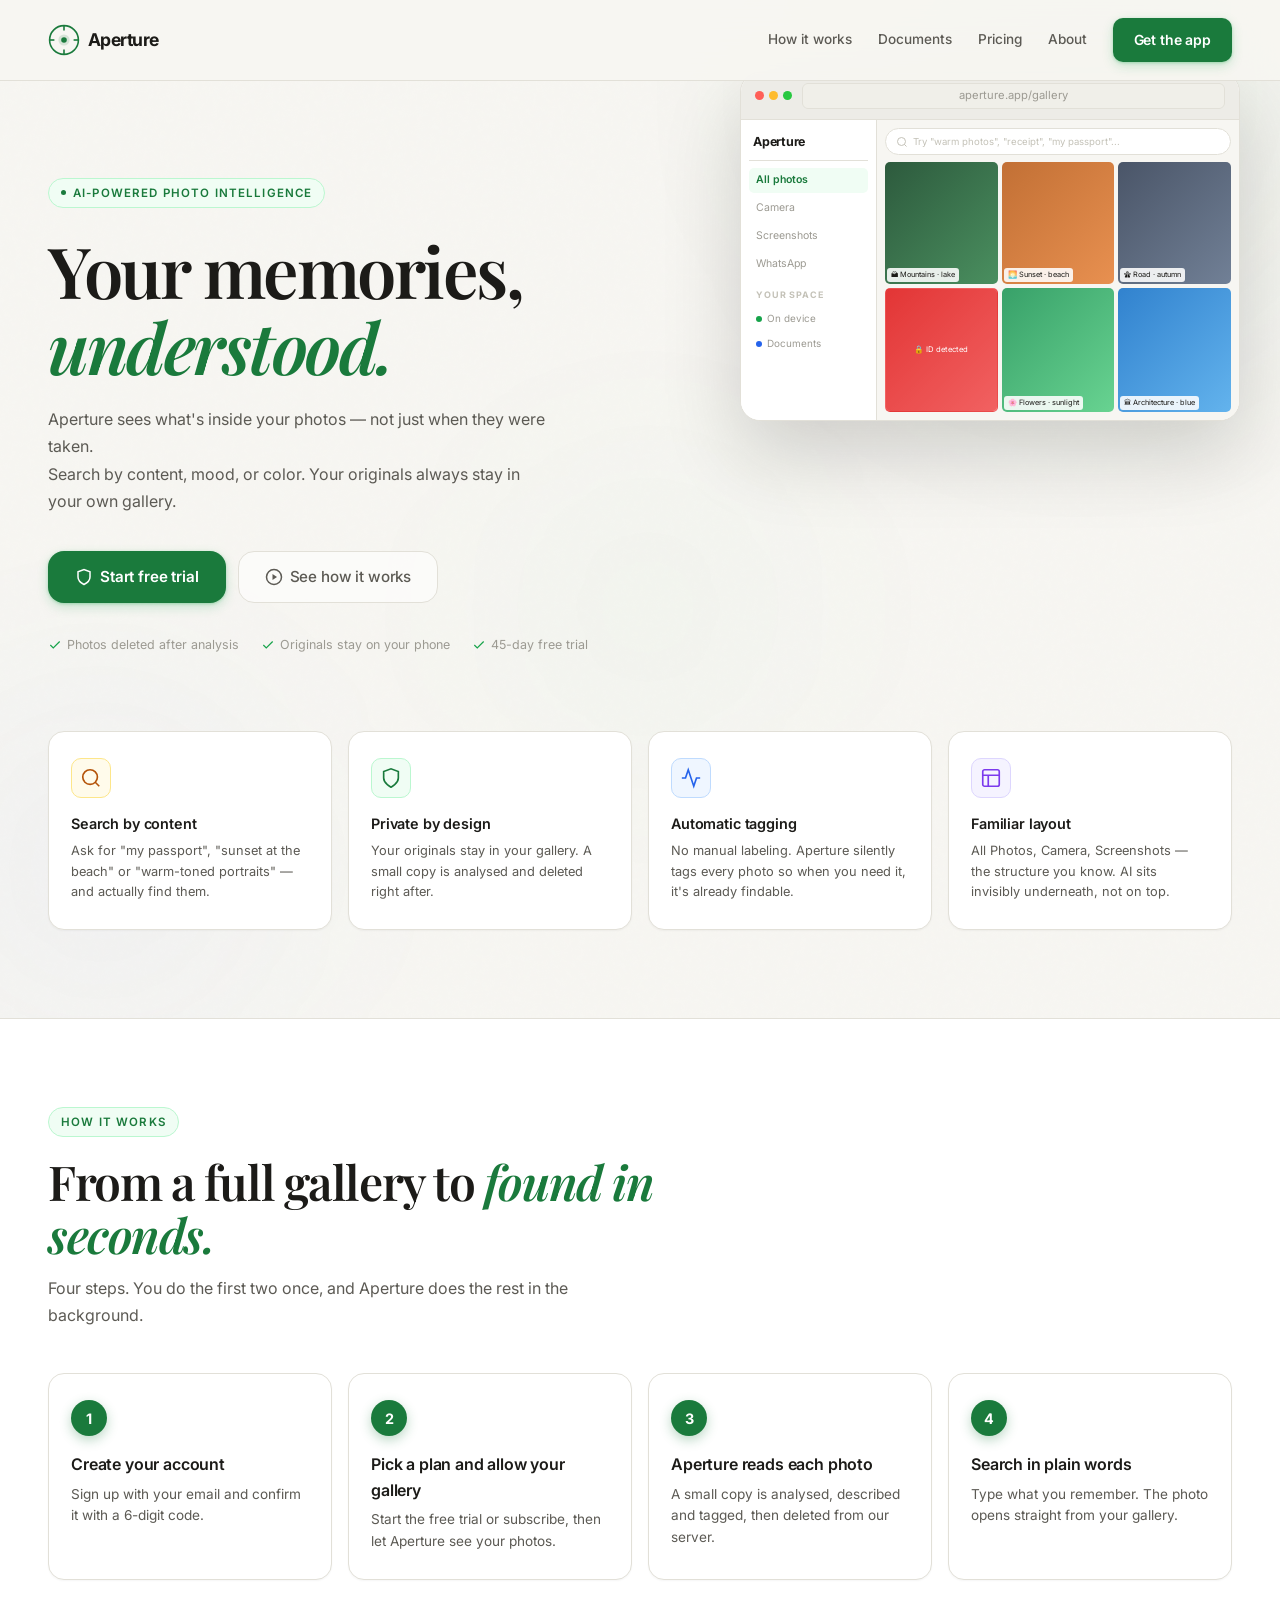
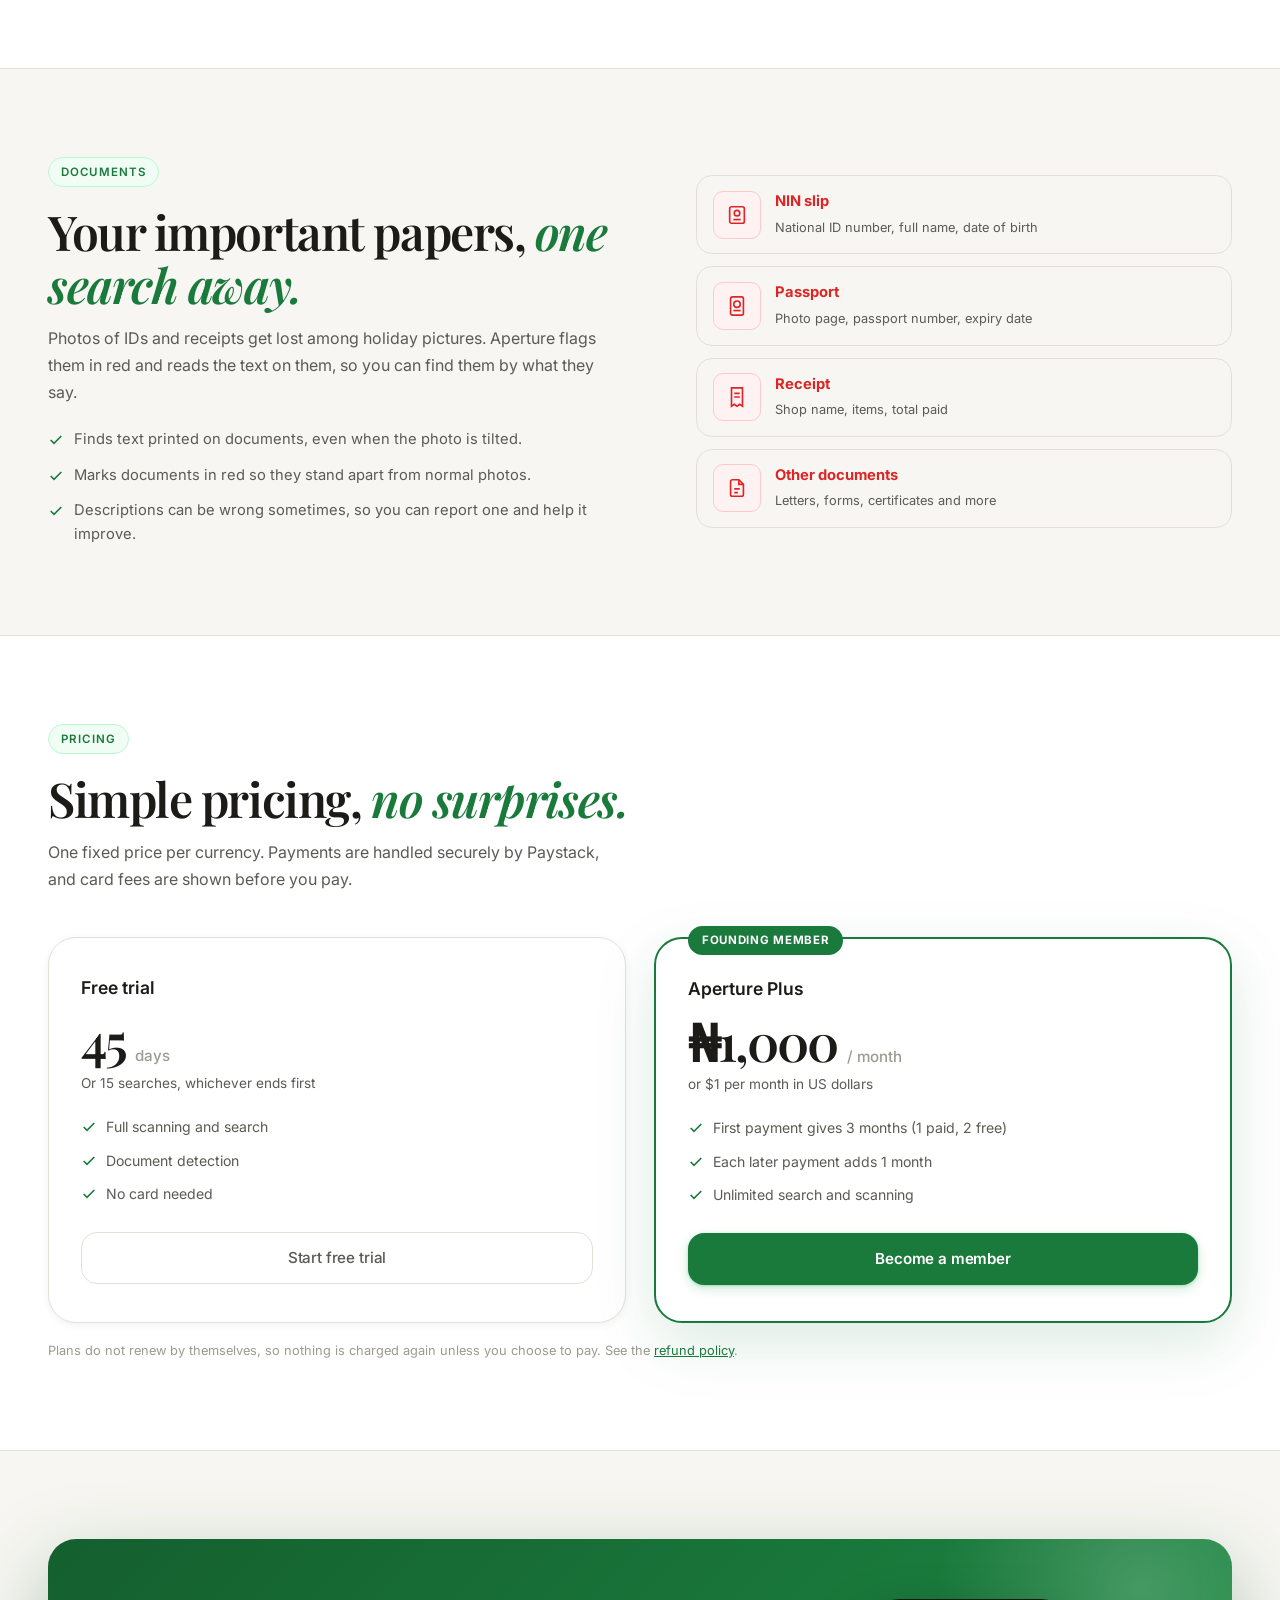
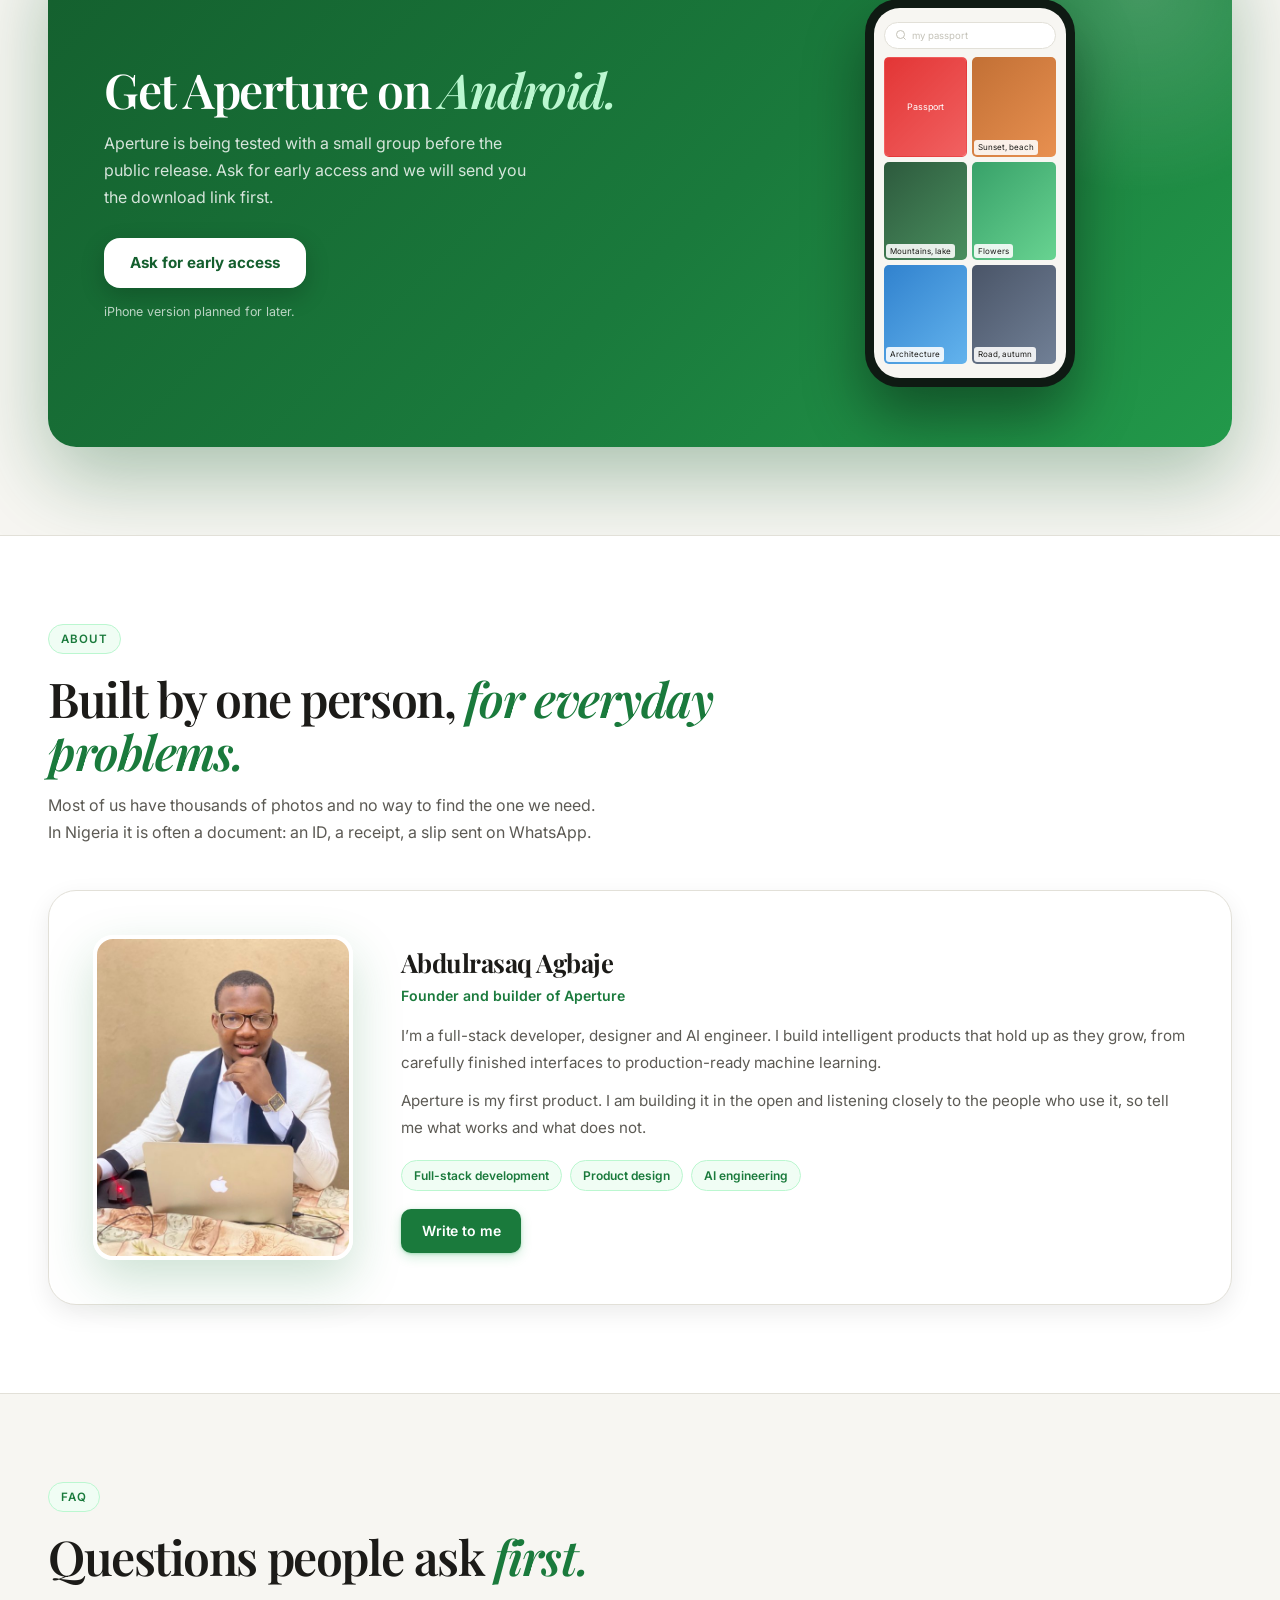
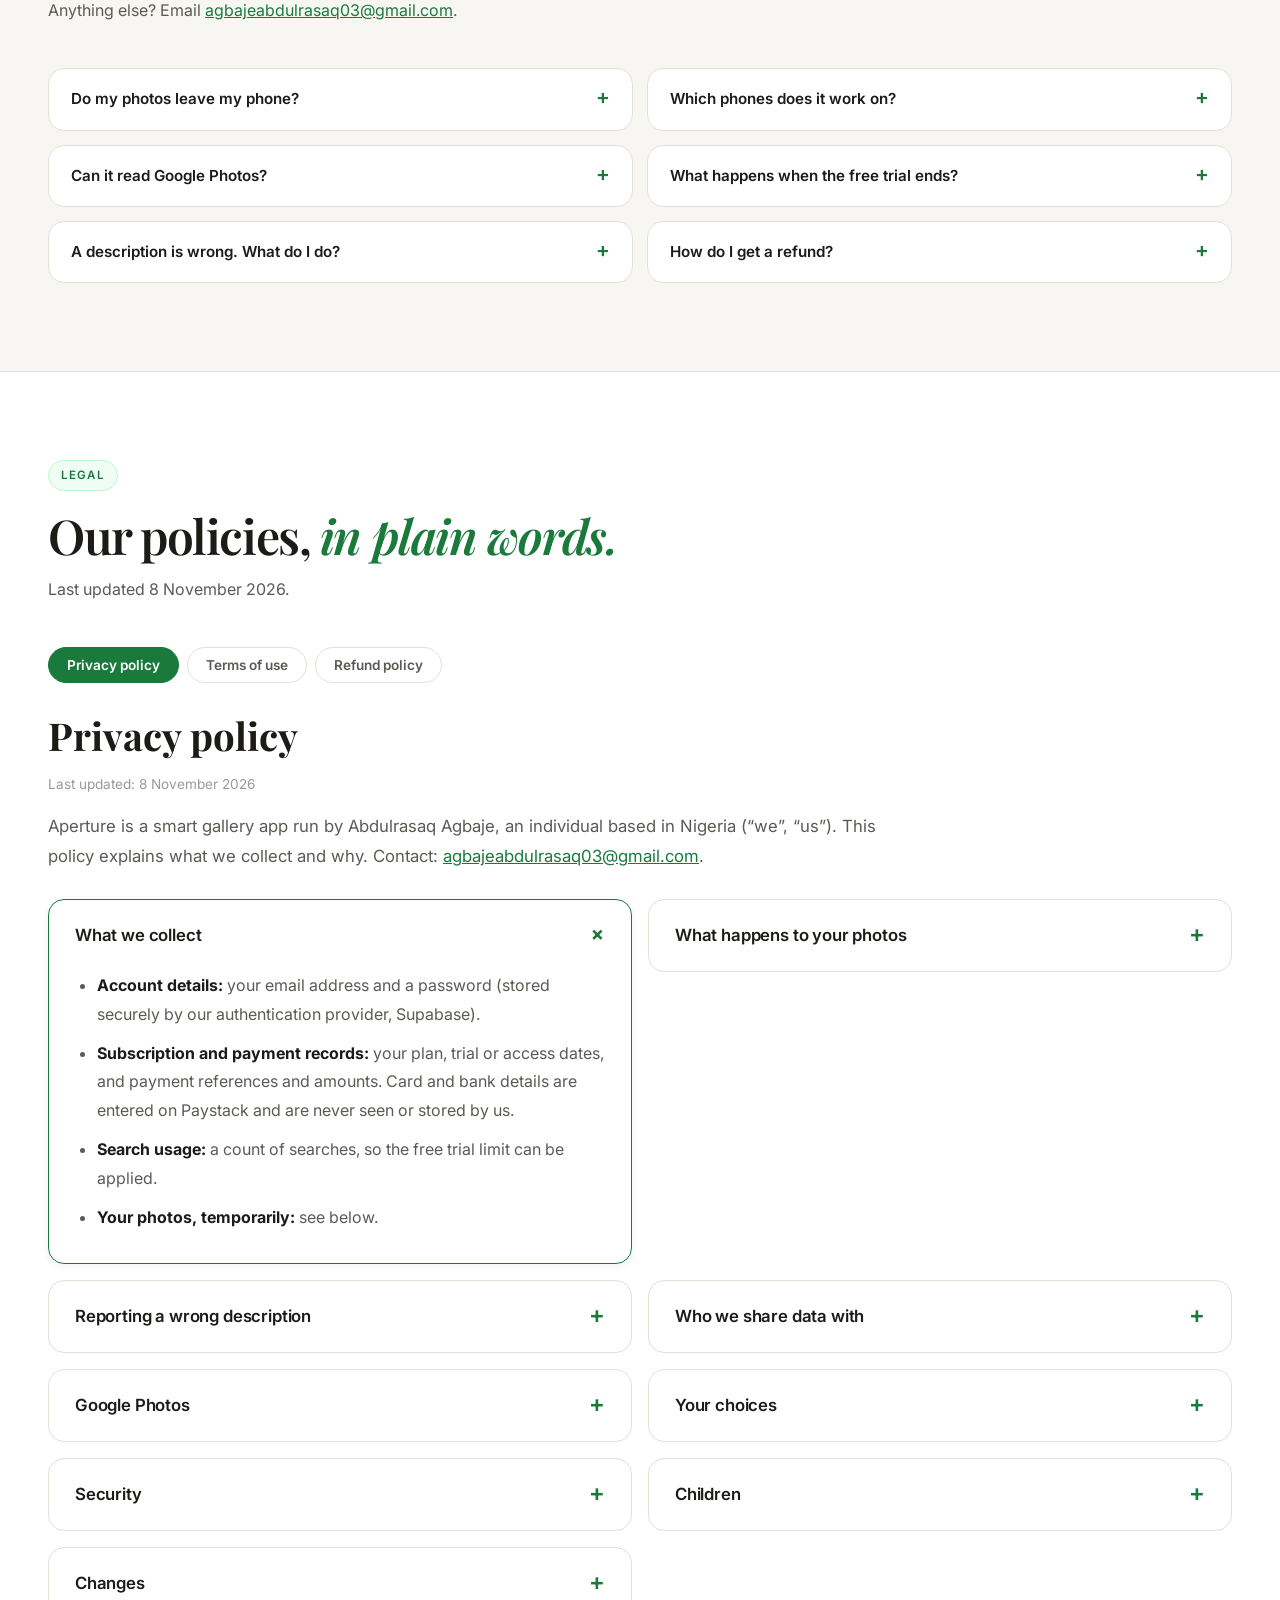
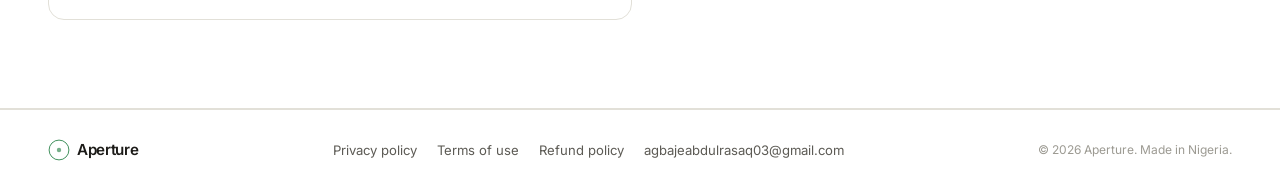
==== index.html @ b75ced2f "Aperture website" ====
<!DOCTYPE html>
<html lang="en" class="nojs"><head><meta charset="UTF-8"><meta name="viewport" content="width=device-width, initial-scale=1.0">
<title>Aperture — Your memories, understood</title>
<meta name="description" content="Aperture is a smart gallery app for Android. It reads your photos, writes a description for each, and lets you search by what is inside, including receipts, passports and NIN slips.">
<meta property="og:title" content="Aperture — Smart Photo Gallery"><meta property="og:type" content="website">
<link rel="icon" href="data:image/svg+xml,%3Csvg xmlns='http://www.w3.org/2000/svg' viewBox='0 0 40 40'%3E%3Ccircle cx='20' cy='20' r='18' fill='none' stroke='%231A7A3C' stroke-width='2.5'/%3E%3Ccircle cx='20' cy='20' r='6' fill='%231A7A3C'/%3E%3C/svg%3E">
<link rel="preconnect" href="https://fonts.googleapis.com"><link rel="preconnect" href="https://fonts.gstatic.com" crossorigin>
<link href="https://fonts.googleapis.com/css2?family=Inter:wght@300;400;500;600;700&family=Playfair+Display:ital,wght@0,400;0,600;1,400;1,600&display=swap" rel="stylesheet">
<style>
/* ═══════════════════════════════════════════════════════════
   APERTURE — MAIN STYLES
   Bright, clean, light-mode inspired by the "still." template.
   Green-accented, typographically refined, warm off-white base.
═══════════════════════════════════════════════════════════ */

/* ── Reset & base ─────────────────────────────────────── */
*, *::before, *::after { box-sizing: border-box; margin: 0; padding: 0; }

:root {
  /* ── Base surfaces ── */
  --bg-base:       #F7F6F2;     /* warm off-white — main page bg */
  --bg-surface:    #FFFFFF;     /* pure white — cards, sidebar */
  --bg-elevated:   #FDFCF9;     /* slightly warmer white */
  --bg-overlay:    #F0EFE9;     /* input backgrounds, subtle areas */
  --bg-hover:      #E8E7E0;     /* hover states */
  --bg-muted:      #EDECE7;     /* section dividers */

  /* ── Green accent (primary) ── */
  --green-50:   #F0FDF4;
  --green-100:  #DCFCE7;
  --green-200:  #BBF7D0;
  --green-400:  #4ADE80;
  --green-500:  #22C55E;
  --green-600:  #16A34A;
  --green-700:  #15803D;
  --green:      #1A7A3C;   /* primary brand green */
  --green-dark: #145F2E;

  /* ── State colors ── */
  --local-color:     #16A34A;   /* green — device-only */
  --local-bg:        #F0FDF4;
  --local-border:    #BBF7D0;
  --cloud-color:     #2563EB;   /* blue — cloud synced */
  --cloud-bg:        #EFF6FF;
  --cloud-border:    #BFDBFE;
  --sensitive-color: #DC2626;   /* red — sensitive */
  --sensitive-bg:    #FEF2F2;
  --sensitive-border:#FECACA;

  /* ── Text ── */
  --text-primary:   #1C1B18;   /* near-black warm */
  --text-secondary: #5C5A54;   /* warm grey */
  --text-muted:     #9C9A92;   /* light grey */
  --text-faint:     #C4C2B8;   /* very faint */
  --text-inverse:   #FFFFFF;

  /* ── Borders ── */
  --border:         #E2E0D8;
  --border-hover:   #C8C6BC;
  --border-focus:   var(--green);

  /* ── Shadows ── */
  --shadow-xs:  0 1px 2px rgba(0,0,0,0.04);
  --shadow-sm:  0 2px 8px rgba(0,0,0,0.06);
  --shadow-md:  0 8px 24px rgba(0,0,0,0.08);
  --shadow-lg:  0 20px 60px rgba(0,0,0,0.12);
  --shadow-xl:  0 32px 80px rgba(0,0,0,0.16);

  /* ── Typography ── */
  --font-sans:  'Inter', -apple-system, BlinkMacSystemFont, sans-serif;
  --font-serif: 'Playfair Display', Georgia, serif;

  /* ── Radii ── */
  --radius-xs:  4px;
  --radius-sm:  6px;
  --radius-md:  10px;
  --radius-lg:  16px;
  --radius-xl:  20px;
  --radius-2xl: 28px;

  /* ── Transitions ── */
  --ease: cubic-bezier(0.25, 0.46, 0.45, 0.94);
  --ease-spring: cubic-bezier(0.34, 1.56, 0.64, 1);
  --ease-out: cubic-bezier(0.0, 0.0, 0.2, 1);
}

html { scroll-behavior: smooth; }

body {
  font-family: var(--font-sans);
  background: var(--bg-base);
  color: var(--text-primary);
  line-height: 1.6;
  min-height: 100vh;
  overflow-x: hidden;
  -webkit-font-smoothing: antialiased;
  -moz-osx-font-smoothing: grayscale;
}

/* ── Screens (routing) ─────────────────────────────────── */
.screen {
  display: none;
  min-height: 100vh;
  animation: screenIn 0.3s var(--ease) both;
}
.screen.active { display: flex; flex-direction: column; }

@keyframes screenIn {
  from { opacity: 0; transform: translateY(8px); }
  to   { opacity: 1; transform: translateY(0); }
}

/* ── Logo ──────────────────────────────────────────────── */
.logo-mark {
  display: flex;
  align-items: center;
  gap: 8px;
  cursor: pointer;
  user-select: none;
  text-decoration: none;
}
.logo-icon {
  width: 32px; height: 32px;
  color: var(--green);
  flex-shrink: 0;
}
.logo-icon svg { width: 100%; height: 100%; }
.logo-icon.small { width: 22px; height: 22px; }
.logo-text {
  font-family: var(--font-sans);
  font-size: 1.1rem;
  font-weight: 700;
  color: var(--text-primary);
  letter-spacing: -0.03em;
}

/* ── Buttons ─────────────────────────────────────────── */
button { cursor: pointer; font-family: var(--font-sans); border: none; outline: none; }

.btn-primary {
  display: inline-flex;
  align-items: center;
  gap: 7px;
  padding: 10px 20px;
  background: var(--green);
  color: #fff;
  font-size: 0.875rem;
  font-weight: 600;
  border-radius: var(--radius-md);
  border: 1px solid transparent;
  transition: all 0.2s var(--ease);
  box-shadow: 0 1px 3px rgba(22,163,74,0.3), 0 4px 12px rgba(22,163,74,0.2);
  text-decoration: none;
  letter-spacing: -0.01em;
}
.btn-primary:hover {
  background: var(--green-dark);
  box-shadow: 0 2px 8px rgba(22,163,74,0.4), 0 8px 20px rgba(22,163,74,0.25);
  transform: translateY(-1px);
}
.btn-primary:active { transform: translateY(0); box-shadow: var(--shadow-xs); }
.btn-primary:disabled {
  opacity: 0.45;
  cursor: not-allowed;
  transform: none;
  box-shadow: none;
}
.btn-primary.btn-large {
  padding: 13px 26px;
  font-size: 0.95rem;
  border-radius: var(--radius-lg);
}
.btn-primary.btn-full { width: 100%; justify-content: center; }

.btn-ghost {
  display: inline-flex;
  align-items: center;
  gap: 7px;
  padding: 10px 20px;
  background: transparent;
  color: var(--text-secondary);
  font-size: 0.875rem;
  font-weight: 500;
  border-radius: var(--radius-md);
  border: 1px solid var(--border);
  transition: all 0.2s var(--ease);
  letter-spacing: -0.01em;
}
.btn-ghost:hover {
  background: var(--bg-hover);
  border-color: var(--border-hover);
  color: var(--text-primary);
}
.btn-ghost.btn-large {
  padding: 13px 26px;
  font-size: 0.95rem;
  border-radius: var(--radius-lg);
}
.btn-ghost.btn-full { width: 100%; justify-content: center; }
.btn-ghost.btn-slim { padding: 7px 14px; font-size: 0.8rem; }

.btn-danger {
  display: inline-flex;
  align-items: center;
  gap: 5px;
  padding: 7px 14px;
  background: transparent;
  color: var(--sensitive-color);
  font-size: 0.8rem;
  font-weight: 500;
  border-radius: var(--radius-sm);
  border: 1px solid var(--sensitive-border);
  transition: all 0.2s var(--ease);
}
.btn-danger:hover { background: var(--sensitive-bg); }

.btn-small { padding: 6px 12px; font-size: 0.8rem; }

/* ── Form elements ─────────────────────────────────────── */

/* ═══════════════════════════════════════════════════════════
   LANDING PAGE
═══════════════════════════════════════════════════════════ */

.landing-bg {
  position: fixed;
  inset: 0;
  z-index: 0;
  overflow: hidden;
  pointer-events: none;
}
.landing-grain {
  position: absolute;
  inset: 0;
  background-image: url("data:image/svg+xml,%3Csvg viewBox='0 0 200 200' xmlns='http://www.w3.org/2000/svg'%3E%3Cfilter id='n'%3E%3CfeTurbulence type='fractalNoise' baseFrequency='0.85' numOctaves='4' stitchTiles='stitch'/%3E%3C/filter%3E%3Crect width='100%25' height='100%25' filter='url(%23n)' opacity='0.025'/%3E%3C/svg%3E");
  opacity: 0.8;
}
.landing-glow {
  position: absolute;
  border-radius: 50%;
  filter: blur(100px);
  pointer-events: none;
}
.glow-1 {
  width: 700px; height: 700px;
  top: -250px; right: -150px;
  background: radial-gradient(circle, rgba(26,122,60,0.07) 0%, transparent 70%);
}
.glow-2 {
  width: 500px; height: 500px;
  bottom: -100px; left: -150px;
  background: radial-gradient(circle, rgba(37,99,235,0.05) 0%, transparent 70%);
}
.glow-3 {
  width: 400px; height: 400px;
  top: 40%; left: 35%;
  background: radial-gradient(circle, rgba(22,163,74,0.04) 0%, transparent 70%);
  animation: glow3drift 10s ease-in-out infinite alternate;
}
@keyframes glow3drift {
  from { transform: translate(-20px, -15px); }
  to   { transform: translate(20px, 15px); }
}

#screen-landing { position: relative; background: var(--bg-base); }

.landing-nav {
  position: sticky;
  top: 0;
  z-index: 100;
  display: flex;
  align-items: center;
  justify-content: space-between;
  padding: 18px 48px;
  background: rgba(247,246,242,0.88);
  backdrop-filter: blur(20px);
  border-bottom: 1px solid var(--border);
}
.landing-nav-links { display: flex; align-items: center; gap: 10px; }

.landing-hero {
  position: relative;
  z-index: 1;
  padding: 96px 48px 56px;
  max-width: 660px;
}
.hero-eyebrow {
  display: inline-flex;
  align-items: center;
  gap: 7px;
  font-size: 0.72rem;
  font-weight: 600;
  letter-spacing: 0.1em;
  text-transform: uppercase;
  color: var(--green);
  background: var(--green-50);
  border: 1px solid var(--local-border);
  border-radius: 100px;
  padding: 5px 12px;
  margin-bottom: 24px;
}
.eyebrow-dot {
  width: 5px; height: 5px;
  border-radius: 50%;
  background: var(--green);
  animation: pulse 2.5s ease-in-out infinite;
}
@keyframes pulse {
  0%, 100% { opacity: 1; transform: scale(1); }
  50%       { opacity: 0.4; transform: scale(0.75); }
}

.hero-title {
  font-family: var(--font-serif);
  font-size: clamp(2.8rem, 5.5vw, 4.5rem);
  font-weight: 600;
  line-height: 1.08;
  letter-spacing: -0.035em;
  color: var(--text-primary);
  margin-bottom: 22px;
}
.hero-title em {
  font-style: italic;
  color: var(--green);
}
.hero-sub {
  font-size: 1rem;
  color: var(--text-secondary);
  line-height: 1.7;
  margin-bottom: 36px;
  max-width: 500px;
}
.hero-cta { display: flex; gap: 12px; flex-wrap: wrap; margin-bottom: 32px; }

.hero-trust {
  display: flex;
  gap: 22px;
  flex-wrap: wrap;
}
.trust-item {
  display: flex;
  align-items: center;
  gap: 5px;
  font-size: 0.78rem;
  color: var(--text-muted);
}
.trust-item svg { color: var(--local-color); }

/* Preview frame */
.landing-preview {
  position: absolute;
  top: 72px;
  right: 40px;
  width: 500px;
  z-index: 1;
}
.preview-frame {
  background: var(--bg-surface);
  border: 1px solid var(--border);
  border-radius: var(--radius-xl);
  overflow: hidden;
  box-shadow: var(--shadow-xl);
  animation: floatFrame 6s ease-in-out infinite alternate;
}
@keyframes floatFrame {
  from { transform: translateY(0px) rotate(-0.3deg); }
  to   { transform: translateY(-14px) rotate(0.3deg); }
}
.preview-bar {
  display: flex;
  align-items: center;
  gap: 10px;
  padding: 10px 14px;
  background: var(--bg-muted);
  border-bottom: 1px solid var(--border);
}
.preview-dots { display: flex; gap: 5px; }
.preview-dots span {
  width: 9px; height: 9px;
  border-radius: 50%;
  background: var(--border);
}
.preview-dots span:nth-child(1) { background: #FF5F57; }
.preview-dots span:nth-child(2) { background: #FEBC2E; }
.preview-dots span:nth-child(3) { background: #28C840; }
.preview-url {
  flex: 1;
  text-align: center;
  font-size: 0.7rem;
  color: var(--text-muted);
  background: var(--bg-overlay);
  padding: 3px 10px;
  border-radius: var(--radius-sm);
  border: 1px solid var(--border);
}
.preview-content { display: flex; height: 300px; }
.mini-sidebar {
  width: 136px;
  background: var(--bg-surface);
  border-right: 1px solid var(--border);
  padding: 12px 8px;
  display: flex;
  flex-direction: column;
  gap: 3px;
  font-size: 0.68rem;
  flex-shrink: 0;
}
.mini-logo {
  font-family: var(--font-sans);
  font-size: 0.78rem;
  font-weight: 700;
  color: var(--text-primary);
  padding: 0 4px 8px;
  border-bottom: 1px solid var(--border);
  margin-bottom: 4px;
  letter-spacing: -0.02em;
}
.mini-nav-item {
  color: var(--text-muted);
  padding: 4px 7px;
  border-radius: 5px;
  cursor: pointer;
  font-size: 0.66rem;
}
.mini-nav-item.active {
  background: var(--green-50);
  color: var(--green);
  font-weight: 600;
}
.mini-section-label {
  font-size: 0.56rem;
  font-weight: 700;
  letter-spacing: 0.1em;
  color: var(--text-faint);
  padding: 6px 7px 2px;
  margin-top: 3px;
}
.mini-space-item {
  display: flex;
  align-items: center;
  gap: 5px;
  font-size: 0.62rem;
  color: var(--text-muted);
  padding: 3px 7px;
}
.mini-dot { width: 6px; height: 6px; border-radius: 50%; flex-shrink: 0; }
.local-dot { background: var(--local-color); }
.cloud-dot { background: var(--cloud-color); }

.mini-gallery {
  flex: 1;
  padding: 8px;
  display: flex;
  flex-direction: column;
  gap: 7px;
  overflow: hidden;
  background: var(--bg-base);
}
.mini-search-bar {
  display: flex;
  align-items: center;
  gap: 5px;
  background: var(--bg-surface);
  border: 1px solid var(--border);
  border-radius: 100px;
  padding: 5px 10px;
  font-size: 0.6rem;
  color: var(--text-faint);
}
.mini-photos-grid {
  display: grid;
  grid-template-columns: repeat(3, 1fr);
  gap: 4px;
  flex: 1;
}
.mini-photo {
  border-radius: 5px;
  position: relative;
  overflow: hidden;
  background-size: cover;
  background-position: center;
}
.mini-photo.p1 { background: linear-gradient(135deg, #2d5a3d, #4a8f5f); }
.mini-photo.p2 { background: linear-gradient(135deg, #c27035, #e89050); }
.mini-photo.p3 { background: linear-gradient(135deg, #4a5568, #718096); }
.mini-photo.p4 { background: linear-gradient(135deg, #e53e3e, #fc8181); border: 1px solid rgba(220,38,38,0.3); }
.mini-photo.p5 { background: linear-gradient(135deg, #38a169, #68d391); }
.mini-photo.p6 { background: linear-gradient(135deg, #3182ce, #63b3ed); }
.mini-tag {
  position: absolute;
  bottom: 2px; left: 2px;
  font-size: 0.46rem;
  background: rgba(255,255,255,0.88);
  color: var(--text-primary);
  padding: 1px 4px;
  border-radius: 3px;
  white-space: nowrap;
  overflow: hidden;
  text-overflow: ellipsis;
  max-width: 92%;
}
.mini-sens-badge {
  position: absolute;
  inset: 0;
  display: flex;
  align-items: center;
  justify-content: center;
  font-size: 0.48rem;
  background: rgba(220,38,38,0.35);
  color: #fff;
  border-radius: 5px;
  text-align: center;
  padding: 2px;
}

/* Landing features */
.landing-features {
  position: relative;
  z-index: 1;
  padding: 80px 48px;
  margin-top: 260px;
}
.features-grid {
  display: grid;
  grid-template-columns: repeat(4, 1fr);
  gap: 16px;
  max-width: 1080px;
}
.feature-card {
  background: var(--bg-surface);
  border: 1px solid var(--border);
  border-radius: var(--radius-lg);
  padding: 26px 22px;
  transition: all 0.25s var(--ease);
  box-shadow: var(--shadow-xs);
}
.feature-card:hover {
  border-color: var(--border-hover);
  transform: translateY(-3px);
  box-shadow: var(--shadow-md);
}
.feature-icon {
  width: 40px; height: 40px;
  border-radius: var(--radius-md);
  display: flex;
  align-items: center;
  justify-content: center;
  margin-bottom: 14px;
}
.feature-icon.green  { background: var(--green-50);  color: var(--green); border: 1px solid var(--local-border); }
.feature-icon.blue   { background: var(--cloud-bg);  color: var(--cloud-color); border: 1px solid var(--cloud-border); }
.feature-icon.amber  { background: #FFFBEB; color: #B45309; border: 1px solid #FDE68A; }
.feature-icon.purple { background: #F5F3FF; color: #7C3AED; border: 1px solid #DDD6FE; }

.feature-card h3 {
  font-size: 0.9rem;
  font-weight: 600;
  color: var(--text-primary);
  margin-bottom: 6px;
  letter-spacing: -0.01em;
}
.feature-card p { font-size: 0.8rem; color: var(--text-secondary); line-height: 1.6; }

/* Landing footer */
.landing-footer {
  position: relative;
  z-index: 1;
  padding: 28px 48px;
  border-top: 1px solid var(--border);
  display: flex;
  align-items: center;
  gap: 20px;
  background: var(--bg-surface);
}
.footer-logo {
  display: flex;
  align-items: center;
  gap: 7px;
  font-size: 0.95rem;
  font-weight: 600;
  color: var(--text-primary);
  letter-spacing: -0.02em;
}
.footer-note { font-size: 0.75rem; color: var(--text-muted); }

/* Responsive */
@media (max-width: 1100px) {
  .landing-preview { display: none; }
  .landing-features { margin-top: 40px; }
  .features-grid { grid-template-columns: repeat(2, 1fr); }
}
@media (max-width: 700px) {
  .landing-nav { padding: 14px 20px; }
  .landing-hero { padding: 56px 20px 36px; }
  .features-grid { grid-template-columns: 1fr; }
  .landing-features { padding: 40px 20px; }
  .landing-footer { flex-direction: column; padding: 20px; text-align: center; }
}


/* ===== ADDITIONS (same tokens as the original design) ===== */
a.btn-primary,a.btn-ghost{text-decoration:none}
.nav-links-mid{display:flex;gap:26px;margin-left:auto;margin-right:26px}
.nav-links-mid a{font-size:.85rem;color:var(--text-secondary);text-decoration:none;font-weight:500;transition:color .2s}
.nav-links-mid a:hover{color:var(--green)}
.hero-cta .btn-ghost{background:rgba(255,255,255,.6)}
.sec{position:relative;z-index:1;padding:88px 48px}
.sec-in{max-width:1080px}
.sec.alt{background:var(--bg-surface);border-top:1px solid var(--border);border-bottom:1px solid var(--border)}
.sec-kicker{display:inline-flex;align-items:center;gap:7px;font-size:.72rem;font-weight:600;letter-spacing:.1em;text-transform:uppercase;color:var(--green);background:var(--green-50);border:1px solid var(--local-border);border-radius:100px;padding:5px 12px;margin-bottom:18px}
.sec h2{font-family:var(--font-serif);font-size:clamp(2rem,4vw,3rem);font-weight:600;line-height:1.1;letter-spacing:-.03em;margin-bottom:14px;max-width:16em}
.sec h2 em{font-style:italic;color:var(--green)}
.sec-lead{color:var(--text-secondary);max-width:560px;margin-bottom:44px;line-height:1.7}
/* steps */
.steps-row{display:grid;grid-template-columns:repeat(4,1fr);gap:16px;counter-reset:s;position:relative}
.step{background:var(--bg-surface);border:1px solid var(--border);border-radius:var(--radius-lg);padding:26px 22px;position:relative;transition:all .25s var(--ease);box-shadow:var(--shadow-xs)}
.step:hover{transform:translateY(-4px);box-shadow:var(--shadow-md);border-color:var(--border-hover)}
.step-n{width:36px;height:36px;border-radius:50%;background:var(--green);color:#fff;font-weight:700;font-size:.9rem;display:flex;align-items:center;justify-content:center;margin-bottom:16px;box-shadow:0 4px 12px rgba(26,122,60,.3)}
.step h3{font-size:1rem;font-weight:600;margin-bottom:6px;letter-spacing:-.01em}
.step p{font-size:.85rem;color:var(--text-secondary);line-height:1.6}
/* documents showcase */
.docs-wrap{display:grid;grid-template-columns:1.05fr .95fr;gap:56px;align-items:center}
.doc-list{display:grid;gap:12px}
.doc-item{display:flex;gap:14px;align-items:center;background:var(--bg-base);border:1px solid var(--border);border-radius:var(--radius-lg);padding:14px 16px;transition:all .25s var(--ease)}
.doc-item:hover{transform:translateX(6px);border-color:var(--sensitive-border);box-shadow:var(--shadow-sm)}
.doc-ico{width:48px;height:48px;border-radius:var(--radius-md);background:var(--sensitive-bg);border:1px solid var(--sensitive-border);color:var(--sensitive-color);display:flex;align-items:center;justify-content:center;flex-shrink:0}
.doc-item strong{display:block;font-size:.92rem;color:var(--sensitive-color)}
.doc-item span{font-size:.8rem;color:var(--text-secondary)}
.bullets{list-style:none;padding:0;margin:22px 0 0;display:grid;gap:12px}
.bullets li{display:flex;gap:10px;color:var(--text-secondary);font-size:.92rem;line-height:1.6}
.bullets svg{flex-shrink:0;color:var(--green);margin-top:4px}
/* pricing */
.price-grid{display:grid;grid-template-columns:repeat(2,1fr);gap:20px;max-width:860px}
.pcard{background:var(--bg-surface);border:1px solid var(--border);border-radius:var(--radius-2xl);padding:36px 32px;position:relative;box-shadow:var(--shadow-sm);transition:all .3s var(--ease)}
.pcard:hover{transform:translateY(-5px);box-shadow:var(--shadow-lg)}
.pcard.feat{border:2px solid var(--green);box-shadow:0 20px 60px rgba(26,122,60,.15)}
.pbadge{position:absolute;top:-13px;left:32px;background:var(--green);color:#fff;font-size:.72rem;font-weight:700;letter-spacing:.06em;padding:5px 14px;border-radius:100px;text-transform:uppercase}
.pcard h3{font-size:1.1rem;font-weight:600;margin-bottom:8px}
.pprice{font-family:var(--font-serif);font-size:3.2rem;font-weight:600;letter-spacing:-.04em;line-height:1.1;margin:10px 0 4px}
.pprice small{font-family:var(--font-sans);font-size:.95rem;color:var(--text-muted);font-weight:500;letter-spacing:0}
.palt{font-size:.85rem;color:var(--text-secondary);margin-bottom:22px}
.pcard ul{list-style:none;padding:0;margin:0 0 26px;display:grid;gap:11px}
.pcard li{display:flex;gap:9px;font-size:.88rem;color:var(--text-secondary)}
.pcard li svg{color:var(--green);flex-shrink:0;margin-top:3px}
.pcard .btn-primary,.pcard .btn-ghost{width:100%;justify-content:center}
.pnote{font-size:.8rem;color:var(--text-muted);margin-top:18px;max-width:560px}
/* download band */
.dl{background:linear-gradient(135deg,#145F2E 0%,#1A7A3C 55%,#22994a 100%);color:#fff;border-radius:var(--radius-2xl);padding:60px 56px;display:grid;grid-template-columns:1.2fr .8fr;gap:40px;align-items:center;position:relative;overflow:hidden;box-shadow:0 30px 80px rgba(20,95,46,.35)}
.dl:before{content:"";position:absolute;width:420px;height:420px;border-radius:50%;right:-120px;top:-160px;background:radial-gradient(circle,rgba(255,255,255,.18),transparent 70%)}
.dl h2{color:#fff;max-width:12em}.dl h2 em{color:#BBF7D0}
.dl p{color:rgba(255,255,255,.82);max-width:440px;margin-bottom:26px;line-height:1.7}
.btn-white{display:inline-flex;align-items:center;gap:8px;background:#fff;color:var(--green-dark);font-weight:700;font-size:.95rem;padding:13px 26px;border-radius:var(--radius-lg);text-decoration:none;transition:all .2s var(--ease);box-shadow:0 8px 24px rgba(0,0,0,.2)}
.btn-white:hover{transform:translateY(-2px);box-shadow:0 14px 32px rgba(0,0,0,.28)}
.dl small{display:block;margin-top:14px;font-size:.78rem;color:rgba(255,255,255,.7)}
.phone{width:210px;margin:0 auto;background:#0f1a13;border-radius:34px;padding:9px;box-shadow:0 30px 60px rgba(0,0,0,.4);animation:floatFrame 6s ease-in-out infinite alternate;position:relative}
.phone-in{background:var(--bg-base);border-radius:26px;padding:14px 10px;color:var(--text-primary);height:370px;display:flex;flex-direction:column;gap:8px}
.phone-in .mini-search-bar{font-size:.6rem}
.phone-in .mini-photos-grid{grid-template-columns:repeat(2,1fr);gap:5px}
.phone-in .mini-tag{font-size:.5rem}
.phone-in .mini-sens-badge{font-size:.56rem}
/* about */
.about-card{display:grid;grid-template-columns:auto 1fr;gap:36px;align-items:start;background:var(--bg-surface);border:1px solid var(--border);border-radius:var(--radius-2xl);padding:44px;box-shadow:var(--shadow-md);max-width:900px}
.avatar{width:96px;height:96px;border-radius:50%;background:linear-gradient(135deg,var(--green),#4ADE80);color:#fff;font-family:var(--font-serif);font-size:2.2rem;font-weight:600;display:flex;align-items:center;justify-content:center;box-shadow:0 10px 30px rgba(26,122,60,.3)}
.about-card h3{font-family:var(--font-serif);font-size:1.6rem;letter-spacing:-.02em;margin-bottom:2px}
.role{color:var(--green);font-weight:600;font-size:.88rem;margin-bottom:16px}
.about-card p{color:var(--text-secondary);line-height:1.75;margin-bottom:12px;font-size:.95rem}
.tags{display:flex;flex-wrap:wrap;gap:8px;margin:18px 0}
.tags span{font-size:.75rem;font-weight:600;background:var(--green-50);border:1px solid var(--local-border);color:var(--green);padding:5px 12px;border-radius:100px}
/* faq */
.faq{max-width:760px;display:grid;gap:10px}
.faq details{background:var(--bg-surface);border:1px solid var(--border);border-radius:var(--radius-lg);padding:0 22px;transition:border-color .2s,box-shadow .2s}
.faq details[open]{border-color:var(--green);box-shadow:var(--shadow-sm)}
.faq summary{cursor:pointer;list-style:none;font-weight:600;font-size:.95rem;padding:18px 0;display:flex;justify-content:space-between;gap:16px}
.faq summary::-webkit-details-marker{display:none}
.faq summary:after{content:"+";color:var(--green);font-size:1.3rem;line-height:1;transition:transform .25s var(--ease)}
.faq details[open] summary:after{transform:rotate(45deg)}
.faq details p{color:var(--text-secondary);font-size:.9rem;line-height:1.7;padding-bottom:18px}
/* legal */
.tabs{display:flex;gap:8px;flex-wrap:wrap;margin-bottom:22px}
.tab{background:var(--bg-surface);border:1px solid var(--border);color:var(--text-secondary);font-size:.85rem;font-weight:600;padding:9px 18px;border-radius:100px;transition:all .2s var(--ease)}
.tab:hover{border-color:var(--green);color:var(--green)}
.tab.on{background:var(--green);border-color:var(--green);color:#fff}
.legal{background:var(--bg-base);border:1px solid var(--border);border-radius:var(--radius-xl);padding:36px 40px;max-width:820px}
.legal[hidden]{display:none}
.legal h3.pt{font-family:var(--font-serif);font-size:1.7rem;margin-bottom:4px}
.legal h4{font-size:1rem;margin:24px 0 6px}
.legal p,.legal li{font-size:.9rem;color:var(--text-secondary);line-height:1.75}
.legal ul{padding-left:20px;margin:6px 0}
.legal .muted{color:var(--text-muted);font-size:.8rem}
.legal a{color:var(--green)}
/* footer */
.landing-footer{flex-wrap:wrap;justify-content:space-between}
.footer-links{display:flex;gap:20px;flex-wrap:wrap}
.footer-links a{font-size:.82rem;color:var(--text-secondary);text-decoration:none}
.footer-links a:hover{color:var(--green)}
/* reveal */
.rv{opacity:0;transform:translateY(22px);transition:opacity .7s var(--ease-out),transform .7s var(--ease-out)}
.rv.in{opacity:1;transform:none}
.nojs .rv{opacity:1;transform:none}
section[id]{scroll-margin-top:76px}
@media(max-width:1100px){.steps-row{grid-template-columns:repeat(2,1fr)}.docs-wrap,.dl{grid-template-columns:1fr}.landing-hero{max-width:none}}
@media(max-width:820px){.nav-links-mid{display:none}.price-grid{grid-template-columns:1fr}.sec{padding:60px 20px}.dl{padding:40px 26px}.about-card{grid-template-columns:1fr;padding:28px 22px}.legal{padding:24px 20px}}
@media(max-width:700px){.steps-row{grid-template-columns:1fr}.landing-nav .btn-primary{padding:9px 14px}}
@media(prefers-reduced-motion:reduce){*{animation:none!important;transition:none!important}.rv{opacity:1;transform:none}}
a:focus-visible,button:focus-visible,summary:focus-visible{outline:3px solid var(--green);outline-offset:3px}


/* ===== POLICY READABILITY ===== */
.legal{background:transparent;border:0;padding:0}
.legal h3.pt{font-size:clamp(1.8rem,3vw,2.4rem);margin-bottom:6px}
.legal .lead-date{font-size:.85rem;margin-bottom:14px}
.legal>p{font-size:1.05rem;line-height:1.8;color:var(--text-secondary);max-width:860px;margin-bottom:28px}
.pol-grid{display:grid;grid-template-columns:repeat(2,1fr);gap:16px;align-items:start}
.pol-grid details{background:var(--bg-surface);border:1px solid var(--border);border-radius:var(--radius-lg);padding:0 26px;transition:border-color .2s,box-shadow .2s}
.pol-grid details[open]{border-color:var(--green);box-shadow:var(--shadow-sm)}
.pol-grid summary{cursor:pointer;list-style:none;font-weight:600;font-size:1.05rem;padding:22px 0;display:flex;justify-content:space-between;gap:16px;letter-spacing:-.01em}
.pol-grid summary::-webkit-details-marker{display:none}
.pol-grid summary:after{content:"+";color:var(--green);font-size:1.5rem;line-height:1;transition:transform .25s var(--ease)}
.pol-grid details[open] summary:after{transform:rotate(45deg)}
.pol-body{padding-bottom:22px}
.pol-body p,.pol-body li{font-size:1rem;line-height:1.8;color:var(--text-secondary);margin:0 0 10px}
.pol-body ul{padding-left:22px;margin:0}
.pol-body b{color:var(--text-primary)}
@media(max-width:900px){.pol-grid{grid-template-columns:1fr}.pol-grid details{padding:0 20px}}

/* ===== FIXES: spacing, centring, photo ===== */
.landing-features{margin-top:0;padding:40px 48px 88px}
.features-grid{max-width:1280px;margin:0 auto}
.sec-in{max-width:1280px;margin-left:auto;margin-right:auto}
.price-grid{max-width:none;grid-template-columns:repeat(2,1fr);gap:28px}
.pnote{max-width:none}
.about-card{max-width:none;grid-template-columns:260px 1fr;gap:48px;align-items:center}
.about-photo{width:260px;height:325px;border-radius:var(--radius-xl);object-fit:cover;object-position:center top;box-shadow:0 20px 50px rgba(26,122,60,.22);border:4px solid #fff;display:block}
.faq{max-width:none;grid-template-columns:repeat(2,1fr);gap:14px;align-items:start}
.legal{max-width:none}
.landing-hero{padding-bottom:36px}
@media(max-width:1100px){.landing-features{padding:40px 24px 60px}.features-grid{grid-template-columns:repeat(2,1fr)}}
@media(max-width:820px){.price-grid,.faq{grid-template-columns:1fr}.about-card{grid-template-columns:1fr;gap:24px;justify-items:center;text-align:center}.about-photo{width:200px;height:250px}.about-card .tags{justify-content:center}}
@media(max-width:700px){.landing-features{padding:30px 20px 50px}.features-grid{grid-template-columns:1fr}}

</style></head>
<body id="top">
<div id="screen-landing" class="screen active">
<div class="landing-bg"><div class="landing-grain"></div><div class="landing-glow glow-1"></div><div class="landing-glow glow-2"></div><div class="landing-glow glow-3"></div></div>
<nav class="landing-nav">
      <div class="logo-mark">
        <div class="logo-icon">
          <svg viewBox="0 0 40 40" fill="none" xmlns="http://www.w3.org/2000/svg">
            <circle cx="20" cy="20" r="18" stroke="currentColor" stroke-width="2"/>
            <circle cx="20" cy="20" r="7" fill="currentColor" opacity="0.15"/>
            <circle cx="20" cy="20" r="3.5" fill="currentColor"/>
            <line x1="20" y1="2" x2="20" y2="8" stroke="currentColor" stroke-width="2"/>
            <line x1="20" y1="32" x2="20" y2="38" stroke="currentColor" stroke-width="2"/>
            <line x1="2" y1="20" x2="8" y2="20" stroke="currentColor" stroke-width="2"/>
            <line x1="32" y1="20" x2="38" y2="20" stroke="currentColor" stroke-width="2"/>
          </svg>
        </div>
        <span class="logo-text">Aperture</span>
      </div>
      <div class="nav-links-mid"><a href="#how">How it works</a><a href="#documents">Documents</a><a href="#pricing">Pricing</a><a href="#about">About</a></div><div class="landing-nav-links"><a class="btn-primary" href="#download">Get the app</a></div></nav>
<div class="landing-hero">
      <div class="hero-eyebrow">
        <span class="eyebrow-dot"></span>
        AI-Powered Photo Intelligence
      </div>
      <h1 class="hero-title">
        Your memories,<br/>
        <em>understood.</em>
      </h1>
      <p class="hero-sub">
        Aperture sees what's inside your photos — not just when they were taken.<br />
        Search by content, mood, or color. Your originals always stay in your own gallery.
      </p>
      <div class="hero-cta">
        <a class="btn-primary btn-large" href="#download">
          <svg width="18" height="18" viewBox="0 0 24 24" fill="none" stroke="currentColor" stroke-width="2"><path d="M12 22s8-4 8-10V5l-8-3-8 3v7c0 6 8 10 8 10z"/></svg>
          Start free trial
        </a>
        <a class="btn-ghost btn-large" href="#how">
          <svg width="18" height="18" viewBox="0 0 24 24" fill="currentColor"><circle cx="12" cy="12" r="10" fill="none" stroke="currentColor" stroke-width="2"/><polygon points="10,8 16,12 10,16" fill="currentColor"/></svg>
          See how it works
        </a>
      </div>
      <div class="hero-trust">
        <span class="trust-item">
          <svg width="14" height="14" viewBox="0 0 24 24" fill="none" stroke="currentColor" stroke-width="2"><polyline points="20 6 9 17 4 12"/></svg>
          Photos deleted after analysis
        </span>
        <span class="trust-item">
          <svg width="14" height="14" viewBox="0 0 24 24" fill="none" stroke="currentColor" stroke-width="2"><polyline points="20 6 9 17 4 12"/></svg>
          Originals stay on your phone
        </span>
        <span class="trust-item">
          <svg width="14" height="14" viewBox="0 0 24 24" fill="none" stroke="currentColor" stroke-width="2"><polyline points="20 6 9 17 4 12"/></svg>
          45-day free trial
        </span>
      </div>
    </div>

    <div class="landing-preview">
      <div class="preview-frame">
        <div class="preview-bar">
          <div class="preview-dots">
            <span></span><span></span><span></span>
          </div>
          <div class="preview-url">aperture.app/gallery</div>
        </div>
        <div class="preview-content">
          <div class="mini-sidebar">
            <div class="mini-logo">Aperture</div>
            <div class="mini-nav-item active">All photos</div>
            <div class="mini-nav-item">Camera</div>
            <div class="mini-nav-item">Screenshots</div>
            <div class="mini-nav-item">WhatsApp</div>
            <div class="mini-section-label">YOUR SPACE</div>
            <div class="mini-space-item local">
              <span class="mini-dot local-dot"></span> On device
            </div>
            <div class="mini-space-item cloud">
              <span class="mini-dot cloud-dot"></span> Documents
            </div>
          </div>
          <div class="mini-gallery">
            <div class="mini-search-bar">
              <svg width="12" height="12" viewBox="0 0 24 24" fill="none" stroke="currentColor" stroke-width="2"><circle cx="11" cy="11" r="8"/><line x1="21" y1="21" x2="16.65" y2="16.65"/></svg>
              Try "warm photos", "receipt", "my passport"...
            </div>
            <div class="mini-photos-grid">
              <div class="mini-photo p1"><span class="mini-tag">🏔 Mountains · lake</span></div>
              <div class="mini-photo p2"><span class="mini-tag">🌅 Sunset · beach</span></div>
              <div class="mini-photo p3"><span class="mini-tag">🛣 Road · autumn</span></div>
              <div class="mini-photo p4 sensitive"><span class="mini-sens-badge">🔒 ID detected</span></div>
              <div class="mini-photo p5"><span class="mini-tag">🌸 Flowers · sunlight</span></div>
              <div class="mini-photo p6"><span class="mini-tag">🏛 Architecture · blue</span></div>
            </div>
          </div>
        </div>
      </div>
    </div>

    
<section class="landing-features" id="features">
      <div class="features-grid">
        <div class="feature-card">
          <div class="feature-icon amber">
            <svg width="22" height="22" viewBox="0 0 24 24" fill="none" stroke="currentColor" stroke-width="1.8"><circle cx="11" cy="11" r="8"/><line x1="21" y1="21" x2="16.65" y2="16.65"/></svg>
          </div>
          <h3>Search by content</h3>
          <p>Ask for "my passport", "sunset at the beach" or "warm-toned portraits" — and actually find them.</p>
        </div>
        <div class="feature-card">
          <div class="feature-icon green">
            <svg width="22" height="22" viewBox="0 0 24 24" fill="none" stroke="currentColor" stroke-width="1.8"><path d="M12 22s8-4 8-10V5l-8-3-8 3v7c0 6 8 10 8 10z"/></svg>
          </div>
          <h3>Private by design</h3>
          <p>Your originals stay in your gallery. A small copy is analysed and deleted right after.</p>
        </div>
        <div class="feature-card">
          <div class="feature-icon blue">
            <svg width="22" height="22" viewBox="0 0 24 24" fill="none" stroke="currentColor" stroke-width="1.8"><polyline points="22 12 18 12 15 21 9 3 6 12 2 12"/></svg>
          </div>
          <h3>Automatic tagging</h3>
          <p>No manual labeling. Aperture silently tags every photo so when you need it, it's already findable.</p>
        </div>
        <div class="feature-card">
          <div class="feature-icon purple">
            <svg width="22" height="22" viewBox="0 0 24 24" fill="none" stroke="currentColor" stroke-width="1.8"><rect x="3" y="3" width="18" height="18" rx="2"/><path d="M3 9h18M9 21V9"/></svg>
          </div>
          <h3>Familiar layout</h3>
          <p>All Photos, Camera, Screenshots — the structure you know. AI sits invisibly underneath, not on top.</p>
        </div>
      </div>
    </div></section>
<section class="sec alt" id="how"><div class="sec-in rv"><span class="sec-kicker">How it works</span><h2>From a full gallery to <em>found in seconds.</em></h2><p class="sec-lead">Four steps. You do the first two once, and Aperture does the rest in the background.</p>
<div class="steps-row">
<div class="step"><div class="step-n">1</div><h3>Create your account</h3><p>Sign up with your email and confirm it with a 6-digit code.</p></div>
<div class="step"><div class="step-n">2</div><h3>Pick a plan and allow your gallery</h3><p>Start the free trial or subscribe, then let Aperture see your photos.</p></div>
<div class="step"><div class="step-n">3</div><h3>Aperture reads each photo</h3><p>A small copy is analysed, described and tagged, then deleted from our server.</p></div>
<div class="step"><div class="step-n">4</div><h3>Search in plain words</h3><p>Type what you remember. The photo opens straight from your gallery.</p></div></div></div></section><section class="sec" id="documents"><div class="sec-in docs-wrap"><div class="rv"><span class="sec-kicker">Documents</span><h2>Your important papers, <em>one search away.</em></h2><p class="sec-lead" style="margin-bottom:0">Photos of IDs and receipts get lost among holiday pictures. Aperture flags them in red and reads the text on them, so you can find them by what they say.</p><ul class="bullets"><li><svg width="16" height="16" viewBox="0 0 24 24" fill="none" stroke="currentColor" stroke-width="2.4"><polyline points="20 6 9 17 4 12"/></svg>Finds text printed on documents, even when the photo is tilted.</li><li><svg width="16" height="16" viewBox="0 0 24 24" fill="none" stroke="currentColor" stroke-width="2.4"><polyline points="20 6 9 17 4 12"/></svg>Marks documents in red so they stand apart from normal photos.</li><li><svg width="16" height="16" viewBox="0 0 24 24" fill="none" stroke="currentColor" stroke-width="2.4"><polyline points="20 6 9 17 4 12"/></svg>Descriptions can be wrong sometimes, so you can report one and help it improve.</li></ul></div><div class="doc-list rv"><div class="doc-item"><div class="doc-ico"><svg width="22" height="22" viewBox="0 0 24 24" fill="none" stroke="currentColor" stroke-width="1.8"><rect x="4" y="3" width="16" height="18" rx="2"/><circle cx="12" cy="10" r="3"/><path d="M8 17h8"/></svg></div><div><strong>NIN slip</strong><span>National ID number, full name, date of birth</span></div></div><div class="doc-item"><div class="doc-ico"><svg width="22" height="22" viewBox="0 0 24 24" fill="none" stroke="currentColor" stroke-width="1.8"><rect x="5" y="2" width="14" height="20" rx="2"/><circle cx="12" cy="10" r="3.5"/><path d="M8 17h8"/></svg></div><div><strong>Passport</strong><span>Photo page, passport number, expiry date</span></div></div><div class="doc-item"><div class="doc-ico"><svg width="22" height="22" viewBox="0 0 24 24" fill="none" stroke="currentColor" stroke-width="1.8"><path d="M6 2h12v20l-3-2-3 2-3-2-3 2z"/><path d="M9 8h6M9 12h6"/></svg></div><div><strong>Receipt</strong><span>Shop name, items, total paid</span></div></div><div class="doc-item"><div class="doc-ico"><svg width="22" height="22" viewBox="0 0 24 24" fill="none" stroke="currentColor" stroke-width="1.8"><path d="M14 3H7a2 2 0 0 0-2 2v14a2 2 0 0 0 2 2h10a2 2 0 0 0 2-2V8z"/><path d="M14 3v5h5M9 13h6M9 17h4"/></svg></div><div><strong>Other documents</strong><span>Letters, forms, certificates and more</span></div></div></div></div></section><section class="sec alt" id="pricing"><div class="sec-in rv"><span class="sec-kicker">Pricing</span><h2>Simple pricing, <em>no surprises.</em></h2><p class="sec-lead">One fixed price per currency. Payments are handled securely by Paystack, and card fees are shown before you pay.</p><div class="price-grid"><div class="pcard"><h3>Free trial</h3><div class="pprice">45 <small>days</small></div><div class="palt">Or 15 searches, whichever ends first</div><ul><li><svg width="16" height="16" viewBox="0 0 24 24" fill="none" stroke="currentColor" stroke-width="2.4"><polyline points="20 6 9 17 4 12"/></svg>Full scanning and search</li><li><svg width="16" height="16" viewBox="0 0 24 24" fill="none" stroke="currentColor" stroke-width="2.4"><polyline points="20 6 9 17 4 12"/></svg>Document detection</li><li><svg width="16" height="16" viewBox="0 0 24 24" fill="none" stroke="currentColor" stroke-width="2.4"><polyline points="20 6 9 17 4 12"/></svg>No card needed</li></ul><a class="btn-ghost btn-large" href="#download">Start free trial</a></div><div class="pcard feat"><span class="pbadge">Founding Member</span><h3>Aperture Plus</h3><div class="pprice">&#8358;1,000 <small>/ month</small></div><div class="palt">or $1 per month in US dollars</div><ul><li><svg width="16" height="16" viewBox="0 0 24 24" fill="none" stroke="currentColor" stroke-width="2.4"><polyline points="20 6 9 17 4 12"/></svg>First payment gives 3 months (1 paid, 2 free)</li><li><svg width="16" height="16" viewBox="0 0 24 24" fill="none" stroke="currentColor" stroke-width="2.4"><polyline points="20 6 9 17 4 12"/></svg>Each later payment adds 1 month</li><li><svg width="16" height="16" viewBox="0 0 24 24" fill="none" stroke="currentColor" stroke-width="2.4"><polyline points="20 6 9 17 4 12"/></svg>Unlimited search and scanning</li></ul><a class="btn-primary btn-large" href="#download">Become a member</a></div></div><p class="pnote">Plans do not renew by themselves, so nothing is charged again unless you choose to pay. See the <a href="#refund" data-tab="refund" style="color:var(--green)">refund policy</a>.</p></div></section><section class="sec" id="download"><div class="sec-in rv"><div class="dl"><div><h2>Get Aperture on <em>Android.</em></h2><p>Aperture is being tested with a small group before the public release. Ask for early access and we will send you the download link first.</p><a class="btn-white" href="mailto:agbajeabdulrasaq03@gmail.com?subject=Aperture%20early%20access">Ask for early access</a><small>iPhone version planned for later.</small></div><div><div class="phone"><div class="phone-in"><div class="mini-search-bar"><svg width="12" height="12" viewBox="0 0 24 24" fill="none" stroke="currentColor" stroke-width="2"><circle cx="11" cy="11" r="8"/><line x1="21" y1="21" x2="16.65" y2="16.65"/></svg>my passport</div><div class="mini-photos-grid"><div class="mini-photo p4 sensitive"><span class="mini-sens-badge">Passport</span></div><div class="mini-photo p2"><span class="mini-tag">Sunset, beach</span></div><div class="mini-photo p1"><span class="mini-tag">Mountains, lake</span></div><div class="mini-photo p5"><span class="mini-tag">Flowers</span></div><div class="mini-photo p6"><span class="mini-tag">Architecture</span></div><div class="mini-photo p3"><span class="mini-tag">Road, autumn</span></div></div></div></div></div></div></div></section><section class="sec alt" id="about"><div class="sec-in rv"><span class="sec-kicker">About</span><h2>Built by one person, <em>for everyday problems.</em></h2><p class="sec-lead">Most of us have thousands of photos and no way to find the one we need. In Nigeria it is often a document: an ID, a receipt, a slip sent on WhatsApp.</p><div class="about-card"><img class="about-photo" alt="Abdulrasaq Agbaje, founder of Aperture" src="[data-uri]"><div><h3>Abdulrasaq Agbaje</h3><div class="role">Founder and builder of Aperture</div><p>I&rsquo;m a full-stack developer, designer and AI engineer. I build intelligent products that hold up as they grow, from carefully finished interfaces to production-ready machine learning.</p><p>Aperture is my first product. I am building it in the open and listening closely to the people who use it, so tell me what works and what does not.</p><div class="tags"><span>Full-stack development</span><span>Product design</span><span>AI engineering</span></div><a class="btn-primary" href="mailto:agbajeabdulrasaq03@gmail.com">Write to me</a></div></div></div></section><section class="sec" id="faq"><div class="sec-in rv"><span class="sec-kicker">FAQ</span><h2>Questions people ask <em>first.</em></h2><p class="sec-lead">Anything else? Email <a href="mailto:agbajeabdulrasaq03@gmail.com" style="color:var(--green)">agbajeabdulrasaq03@gmail.com</a>.</p><div class="faq"><details><summary>Do my photos leave my phone?</summary><p>Your originals stay in your phone&rsquo;s gallery. To describe a photo, the app sends a small, shrunk copy to our secure server. The server analyses it, returns the description and deletes the copy.</p></details><details><summary>Which phones does it work on?</summary><p>Android first. An iPhone version is planned for later.</p></details><details><summary>Can it read Google Photos?</summary><p>Not yet. Aperture scans the photos in your phone gallery, which usually includes your backed-up Google Photos. An optional Google Photos import may come after launch.</p></details><details><summary>What happens when the free trial ends?</summary><p>Search and scanning pause until you choose a plan. Your account stays, and nothing is charged automatically.</p></details><details><summary>A description is wrong. What do I do?</summary><p>The AI can make mistakes, especially with documents. You will be able to report a wrong description, and those reports help it improve.</p></details><details><summary>How do I get a refund?</summary><p>Read the refund policy below, then email us from your account address.</p></details></div></div></section><section class="sec alt" id="legal"><div class="sec-in rv"><span class="sec-kicker">Legal</span><h2>Our policies, <em>in plain words.</em></h2><p class="sec-lead">Last updated 8 November 2026.</p><div class="tabs" role="tablist"><button class="tab on" data-tab="privacy">Privacy policy</button><button class="tab" data-tab="terms">Terms of use</button><button class="tab" data-tab="refund">Refund policy</button></div><div class="legal" id="pv-privacy"><h3 class="pt">Privacy policy</h3><p class="muted lead-date">Last updated: 8 November 2026</p>
<p>Aperture is a smart gallery app run by Abdulrasaq Agbaje, an individual based in Nigeria (&ldquo;we&rdquo;, &ldquo;us&rdquo;). This policy explains what we collect and why. Contact: <a href="mailto:agbajeabdulrasaq03@gmail.com">agbajeabdulrasaq03@gmail.com</a>.</p>
<div class="pol-grid"><details open><summary>What we collect</summary><div class="pol-body"><ul><li><b>Account details:</b> your email address and a password (stored securely by our authentication provider, Supabase).</li><li><b>Subscription and payment records:</b> your plan, trial or access dates, and payment references and amounts. Card and bank details are entered on Paystack and are never seen or stored by us.</li><li><b>Search usage:</b> a count of searches, so the free trial limit can be applied.</li><li><b>Your photos, temporarily:</b> see below.</li></ul>
</div></details><details><summary>What happens to your photos</summary><div class="pol-body">
<p>Your original photos stay in your phone&rsquo;s gallery. To describe a photo, the app shrinks it and sends it over an encrypted connection to our analysis server. The server reads the image (including any text on it), produces a description, keywords and a category, sends these back to your phone, and then deletes the photo. We do not keep your photos and do not use them for advertising.</p>
<p>The description, keywords and a pointer to the photo are saved on your phone. Clearing the app&rsquo;s data on your phone removes them.</p>
</div></details><details><summary>Reporting a wrong description</summary><div class="pol-body">
<p>If you choose to report a wrong description, we save the category, label and your correction as text, with your consent, to improve the app. No photo is sent with a report.</p>
</div></details><details><summary>Who we share data with</summary><div class="pol-body"><p>We use trusted service providers to run Aperture: Supabase (accounts and database), Hugging Face (analysis server hosting), and Paystack (payments). We do not sell your data.</p>
</div></details><details><summary>Google Photos</summary><div class="pol-body"><p>Aperture does not read your Google Photos library. If we add the optional Google Photos Picker in future, it will only receive the photos you select yourself, and this policy will be updated first.</p>
</div></details><details><summary>Your choices</summary><div class="pol-body"><p>You can ask us to delete your account and the records linked to it by emailing us. We will respond within 30 days. We keep payment records for as long as the law and accounting rules require.</p>
</div></details><details><summary>Security</summary><div class="pol-body"><p>Connections are encrypted, access to the analysis server requires a signed-in account, and secrets are kept out of the app. No system is perfectly secure, so please use a strong password.</p>
</div></details><details><summary>Children</summary><div class="pol-body"><p>Aperture is not meant for children under 13, and we do not knowingly collect their data.</p>
</div></details><details><summary>Changes</summary><div class="pol-body"><p>If we change this policy, we will update the date above and, for important changes, tell you in the app.</p></div></details></div></div><div class="legal" id="pv-terms" hidden><h3 class="pt">Terms of use</h3><p class="muted lead-date">Last updated: 8 November 2026</p>
<p>By creating an account or using Aperture you agree to these terms. If you do not agree, please do not use the app.</p>
<div class="pol-grid"><details open><summary>The service</summary><div class="pol-body"><p>Aperture analyses photos you choose to scan, writes descriptions and keywords, and lets you search them. Descriptions are produced by software and can be wrong. Do not rely on them for anything important, such as confirming that a document is genuine.</p>
</div></details><details><summary>Your account</summary><div class="pol-body"><p>You must give a valid email address and keep your password private. You are responsible for activity on your account.</p>
</div></details><details><summary>Your photos</summary><div class="pol-body"><p>You must only scan photos you have the right to use. You keep all rights to your photos. You allow us to process them temporarily to provide the service, as described in the <a href="#privacy">privacy policy</a>.</p>
</div></details><details><summary>Free trial and payment</summary><div class="pol-body"><p>New accounts get a free trial of 45 days or 15 searches, whichever ends first. After that, access needs a paid plan. Prices are shown in the app. Your first payment gives 3 months of access and each later payment adds 1 month. Payments are processed by Paystack and card fees are shown before you pay. Access does not renew automatically. See the <a href="#refund">refund policy</a>.</p>
</div></details><details><summary>Acceptable use</summary><div class="pol-body"><p>Do not use Aperture to break the law, to process images you are not allowed to have, or to attack, overload or reverse-engineer the service.</p>
</div></details><details><summary>Availability</summary><div class="pol-body"><p>We work to keep Aperture running, but it is an early product and may be unavailable at times or change over time. We may update or stop features with reasonable notice.</p>
</div></details><details><summary>Limits of liability</summary><div class="pol-body"><p>The app is provided &ldquo;as is&rdquo;. To the extent the law allows, we are not liable for indirect losses, or for loss caused by wrong descriptions. Our total liability for any claim is limited to the amount you paid in the previous 3 months.</p>
</div></details><details><summary>Ending your account</summary><div class="pol-body"><p>You can stop using Aperture and ask us to delete your account at any time. We may suspend accounts that break these terms.</p>
</div></details><details><summary>Governing law and contact</summary><div class="pol-body"><p>These terms are governed by the laws of the Federal Republic of Nigeria. Contact: <a href="mailto:agbajeabdulrasaq03@gmail.com">agbajeabdulrasaq03@gmail.com</a>.</p></div></details></div></div><div class="legal" id="pv-refund" hidden><h3 class="pt">Refund policy</h3><p class="muted lead-date">Last updated: 8 November 2026</p>
<p>We want you to be happy with Aperture. You can try it free for 45 days or 15 searches before paying anything.</p>
<div class="pol-grid"><details open><summary>You can get a refund if</summary><div class="pol-body"><ul><li>you were charged twice for the same payment;</li><li>your payment went through but your access was not activated and we could not fix it within 3 days;</li><li>you ask within 7 days of your first payment and have not used more than a few searches.</li></ul>
</div></details><details><summary>Other payments</summary><div class="pol-body"><p>Once an access period is in use, the payment for it is generally not refundable. Card processing fees charged by Paystack may not be recoverable.</p>
</div></details><details><summary>How to ask</summary><div class="pol-body"><p>Email <a href="mailto:agbajeabdulrasaq03@gmail.com">agbajeabdulrasaq03@gmail.com</a> from your account email with the date and amount of the payment. We reply within 3 working days. Approved refunds go back to the original payment method through Paystack and can take 5 to 10 working days to appear.</p>
</div></details><details><summary>Cancelling</summary><div class="pol-body"><p>Plans do not renew automatically, so there is nothing to cancel. Your access simply ends on the date shown in the app.</p></div></details></div></div></div></section><footer class="landing-footer"><div class="footer-logo"><div class="logo-icon small"><svg viewBox="0 0 40 40" fill="none"><circle cx="20" cy="20" r="18" stroke="currentColor" stroke-width="1.5"/><circle cx="20" cy="20" r="4" fill="currentColor" opacity="0.6"/></svg></div><span>Aperture</span></div><div class="footer-links"><a href="#privacy" data-tab="privacy">Privacy policy</a><a href="#terms" data-tab="terms">Terms of use</a><a href="#refund" data-tab="refund">Refund policy</a><a href="mailto:agbajeabdulrasaq03@gmail.com">agbajeabdulrasaq03@gmail.com</a></div><p class="footer-note">&copy; 2026 Aperture. Made in Nigeria.</p></footer>
</div>
<script>
document.documentElement.classList.remove('nojs');
(function(){var io=('IntersectionObserver' in window)?new IntersectionObserver(function(e){e.forEach(function(x){if(x.isIntersecting){x.target.classList.add('in');io.unobserve(x.target)}})},{threshold:.08}):null;
document.querySelectorAll('.rv').forEach(function(el){io?io.observe(el):el.classList.add('in')});})();
var TABS=['privacy','terms','refund'];
function showTab(n){TABS.forEach(function(i){document.getElementById('pv-'+i).hidden=(i!==n)});
document.querySelectorAll('.tab').forEach(function(t){t.classList.toggle('on',t.dataset.tab===n)})}
function goLegal(n){showTab(n);document.getElementById('legal').scrollIntoView({behavior:'smooth'});try{history.replaceState(null,'','#'+n)}catch(e){}}
document.querySelectorAll('a[href="#privacy"],a[href="#terms"],a[href="#refund"]').forEach(function(a){a.dataset.tab=a.getAttribute('href').slice(1)});
document.querySelectorAll('a[data-tab]').forEach(function(a){a.addEventListener('click',function(e){e.preventDefault();goLegal(a.dataset.tab)})});
document.querySelectorAll('button.tab').forEach(function(b){b.addEventListener('click',function(){showTab(b.dataset.tab)})});
var h=location.hash.slice(1);if(TABS.indexOf(h)>-1){showTab(h);setTimeout(function(){document.getElementById('legal').scrollIntoView()},60)}
</script>
</body></html>
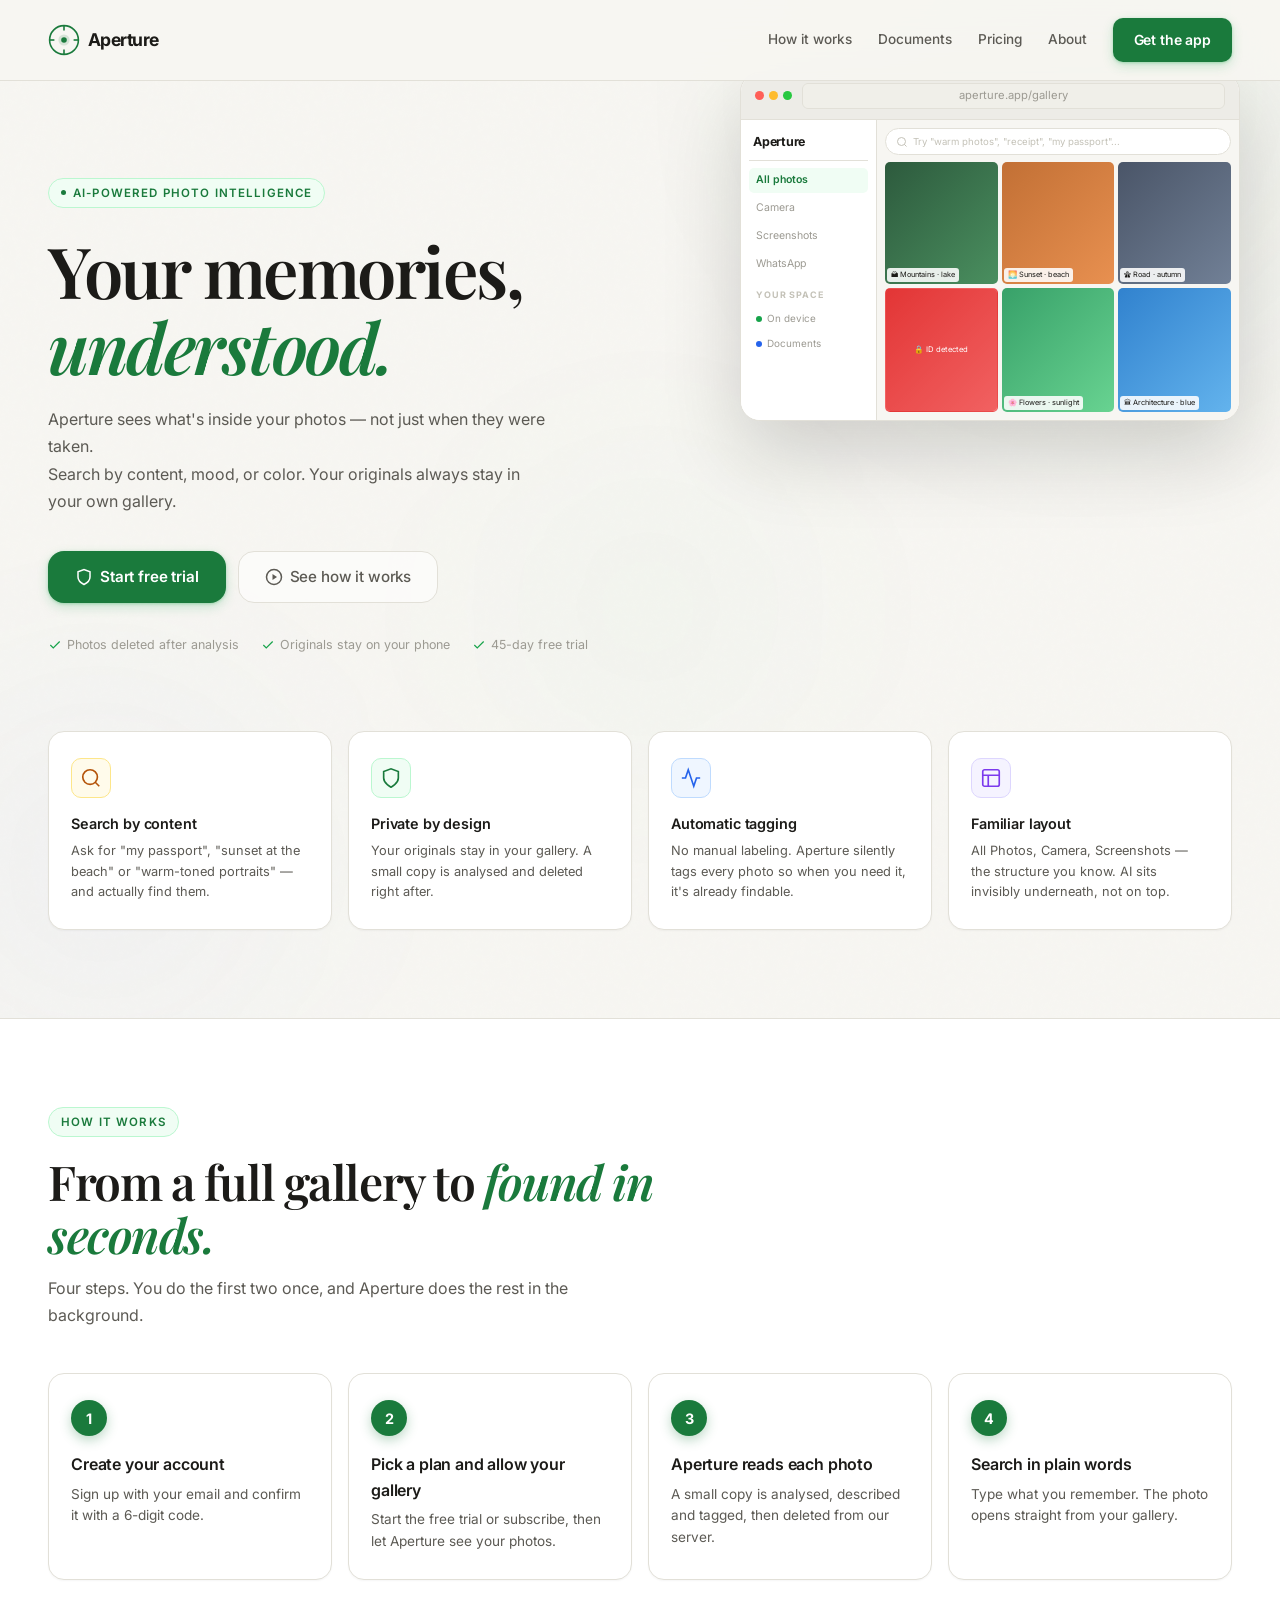
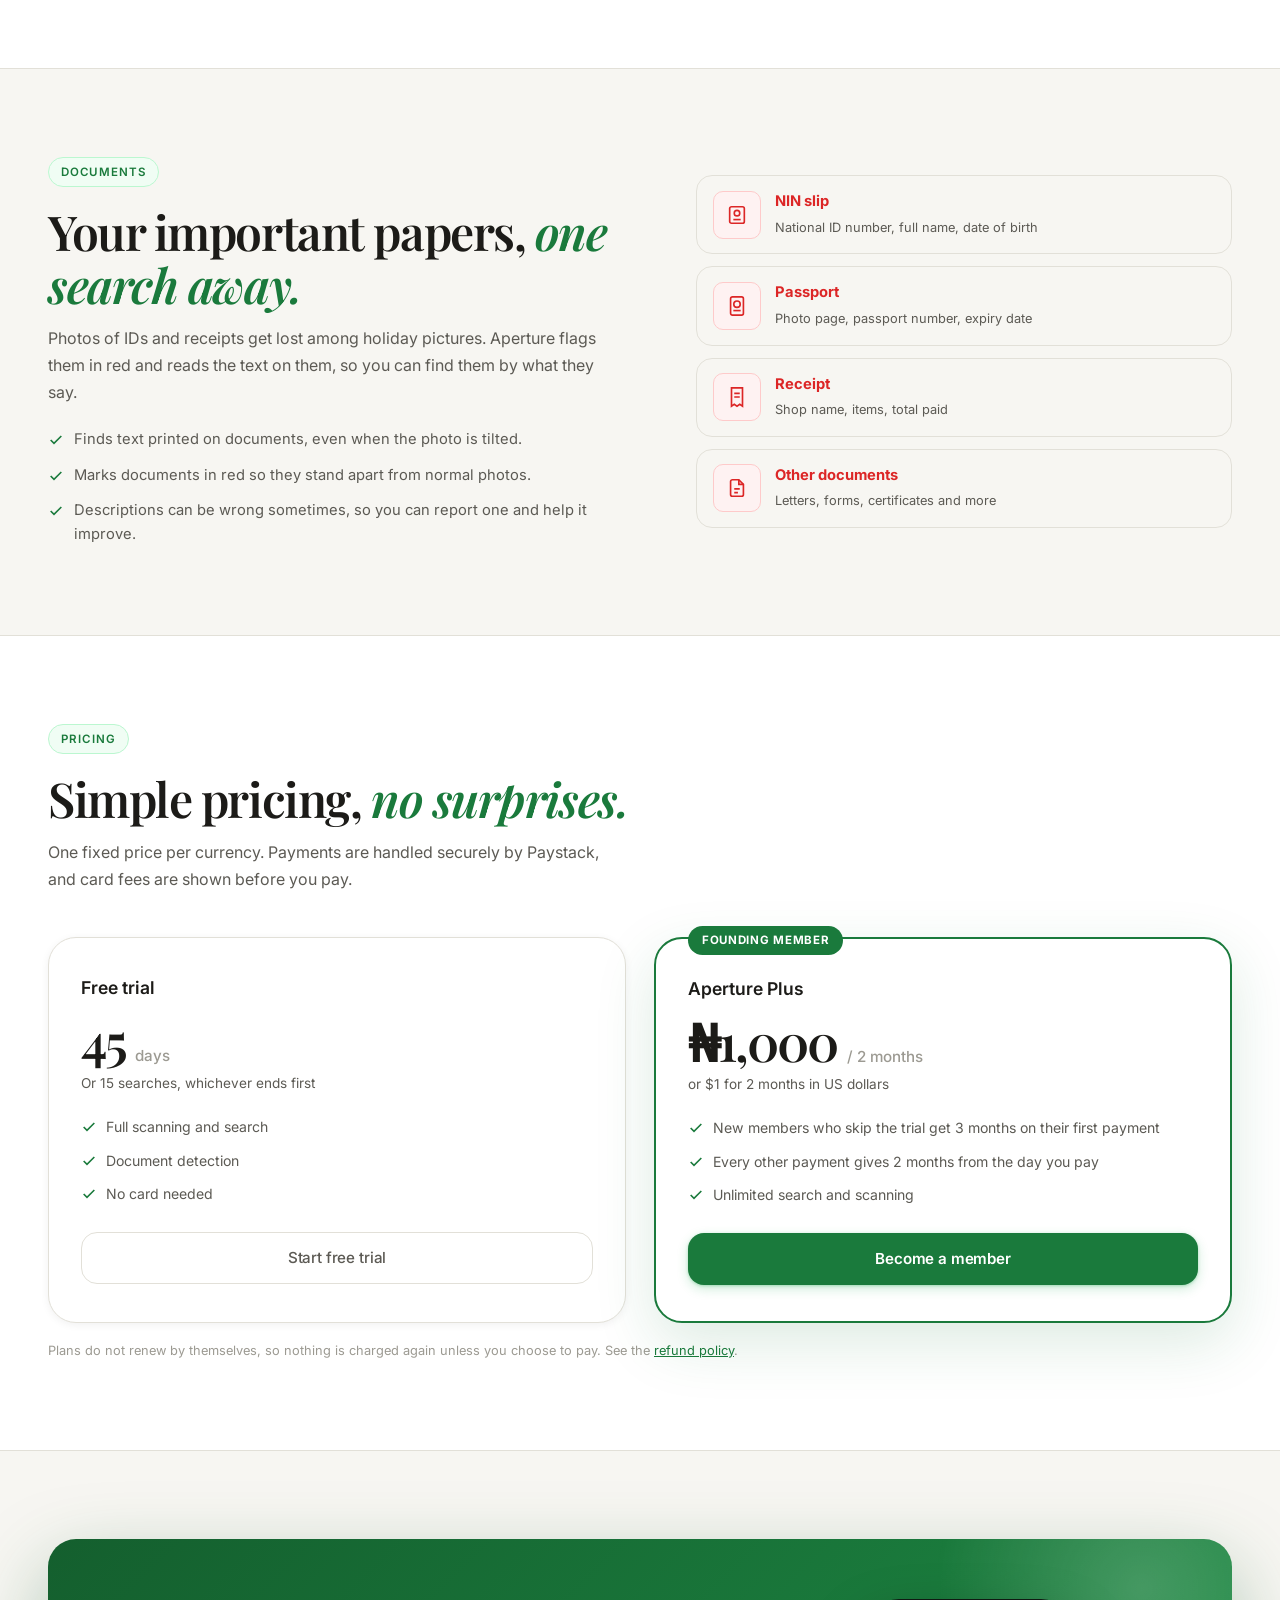
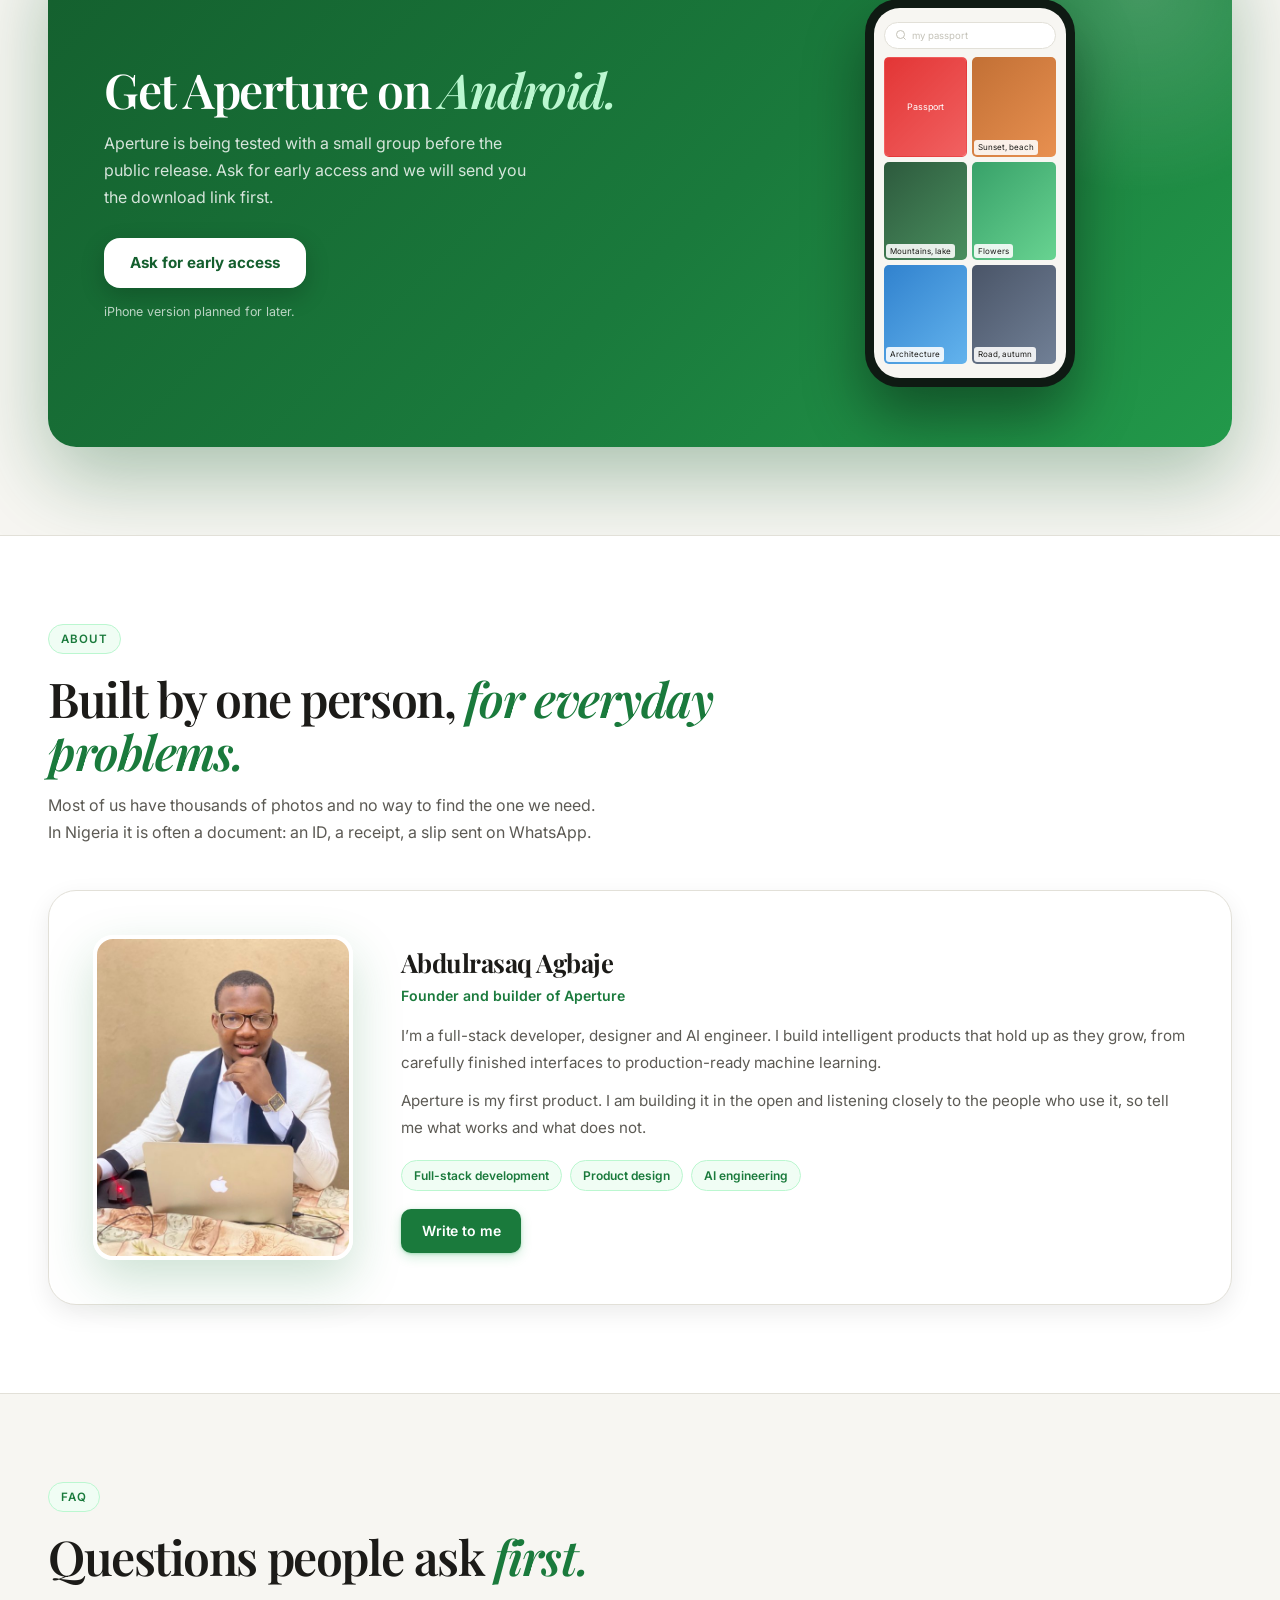
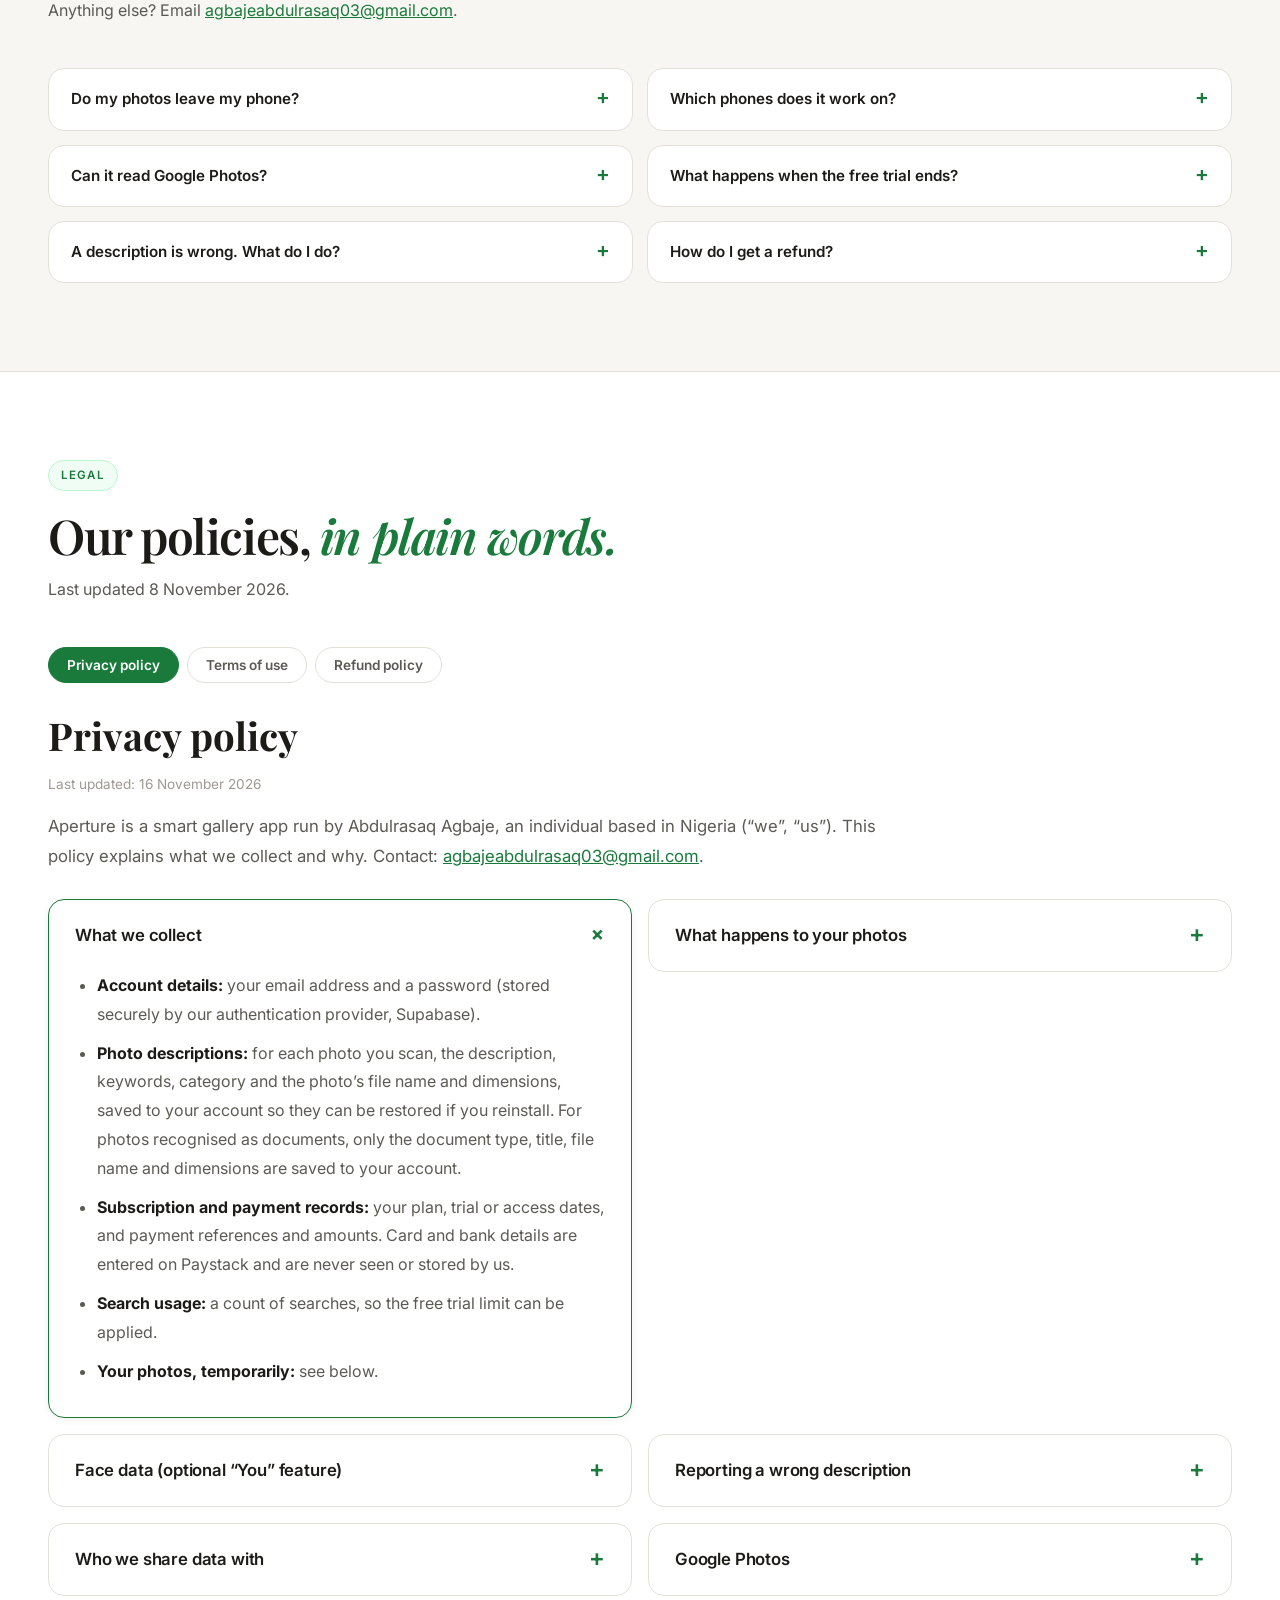
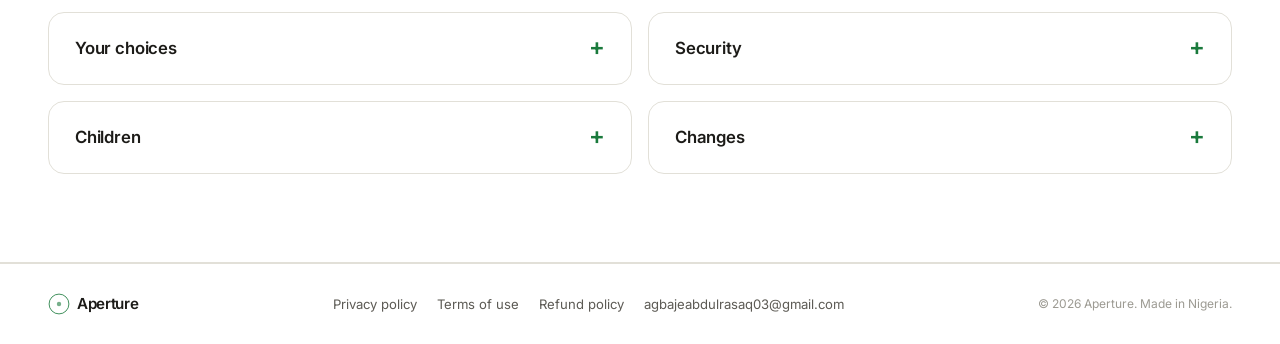
==== commit 3d8dd8df: "Update privacy wording: saved descriptions and face data" ====
--- a/index.html
+++ b/index.html
@@ -876,25 +876,28 @@
 <div class="step"><div class="step-n">1</div><h3>Create your account</h3><p>Sign up with your email and confirm it with a 6-digit code.</p></div>
 <div class="step"><div class="step-n">2</div><h3>Pick a plan and allow your gallery</h3><p>Start the free trial or subscribe, then let Aperture see your photos.</p></div>
 <div class="step"><div class="step-n">3</div><h3>Aperture reads each photo</h3><p>A small copy is analysed, described and tagged, then deleted from our server.</p></div>
-<div class="step"><div class="step-n">4</div><h3>Search in plain words</h3><p>Type what you remember. The photo opens straight from your gallery.</p></div></div></div></section><section class="sec" id="documents"><div class="sec-in docs-wrap"><div class="rv"><span class="sec-kicker">Documents</span><h2>Your important papers, <em>one search away.</em></h2><p class="sec-lead" style="margin-bottom:0">Photos of IDs and receipts get lost among holiday pictures. Aperture flags them in red and reads the text on them, so you can find them by what they say.</p><ul class="bullets"><li><svg width="16" height="16" viewBox="0 0 24 24" fill="none" stroke="currentColor" stroke-width="2.4"><polyline points="20 6 9 17 4 12"/></svg>Finds text printed on documents, even when the photo is tilted.</li><li><svg width="16" height="16" viewBox="0 0 24 24" fill="none" stroke="currentColor" stroke-width="2.4"><polyline points="20 6 9 17 4 12"/></svg>Marks documents in red so they stand apart from normal photos.</li><li><svg width="16" height="16" viewBox="0 0 24 24" fill="none" stroke="currentColor" stroke-width="2.4"><polyline points="20 6 9 17 4 12"/></svg>Descriptions can be wrong sometimes, so you can report one and help it improve.</li></ul></div><div class="doc-list rv"><div class="doc-item"><div class="doc-ico"><svg width="22" height="22" viewBox="0 0 24 24" fill="none" stroke="currentColor" stroke-width="1.8"><rect x="4" y="3" width="16" height="18" rx="2"/><circle cx="12" cy="10" r="3"/><path d="M8 17h8"/></svg></div><div><strong>NIN slip</strong><span>National ID number, full name, date of birth</span></div></div><div class="doc-item"><div class="doc-ico"><svg width="22" height="22" viewBox="0 0 24 24" fill="none" stroke="currentColor" stroke-width="1.8"><rect x="5" y="2" width="14" height="20" rx="2"/><circle cx="12" cy="10" r="3.5"/><path d="M8 17h8"/></svg></div><div><strong>Passport</strong><span>Photo page, passport number, expiry date</span></div></div><div class="doc-item"><div class="doc-ico"><svg width="22" height="22" viewBox="0 0 24 24" fill="none" stroke="currentColor" stroke-width="1.8"><path d="M6 2h12v20l-3-2-3 2-3-2-3 2z"/><path d="M9 8h6M9 12h6"/></svg></div><div><strong>Receipt</strong><span>Shop name, items, total paid</span></div></div><div class="doc-item"><div class="doc-ico"><svg width="22" height="22" viewBox="0 0 24 24" fill="none" stroke="currentColor" stroke-width="1.8"><path d="M14 3H7a2 2 0 0 0-2 2v14a2 2 0 0 0 2 2h10a2 2 0 0 0 2-2V8z"/><path d="M14 3v5h5M9 13h6M9 17h4"/></svg></div><div><strong>Other documents</strong><span>Letters, forms, certificates and more</span></div></div></div></div></section><section class="sec alt" id="pricing"><div class="sec-in rv"><span class="sec-kicker">Pricing</span><h2>Simple pricing, <em>no surprises.</em></h2><p class="sec-lead">One fixed price per currency. Payments are handled securely by Paystack, and card fees are shown before you pay.</p><div class="price-grid"><div class="pcard"><h3>Free trial</h3><div class="pprice">45 <small>days</small></div><div class="palt">Or 15 searches, whichever ends first</div><ul><li><svg width="16" height="16" viewBox="0 0 24 24" fill="none" stroke="currentColor" stroke-width="2.4"><polyline points="20 6 9 17 4 12"/></svg>Full scanning and search</li><li><svg width="16" height="16" viewBox="0 0 24 24" fill="none" stroke="currentColor" stroke-width="2.4"><polyline points="20 6 9 17 4 12"/></svg>Document detection</li><li><svg width="16" height="16" viewBox="0 0 24 24" fill="none" stroke="currentColor" stroke-width="2.4"><polyline points="20 6 9 17 4 12"/></svg>No card needed</li></ul><a class="btn-ghost btn-large" href="#download">Start free trial</a></div><div class="pcard feat"><span class="pbadge">Founding Member</span><h3>Aperture Plus</h3><div class="pprice">&#8358;1,000 <small>/ month</small></div><div class="palt">or $1 per month in US dollars</div><ul><li><svg width="16" height="16" viewBox="0 0 24 24" fill="none" stroke="currentColor" stroke-width="2.4"><polyline points="20 6 9 17 4 12"/></svg>First payment gives 3 months (1 paid, 2 free)</li><li><svg width="16" height="16" viewBox="0 0 24 24" fill="none" stroke="currentColor" stroke-width="2.4"><polyline points="20 6 9 17 4 12"/></svg>Each later payment adds 1 month</li><li><svg width="16" height="16" viewBox="0 0 24 24" fill="none" stroke="currentColor" stroke-width="2.4"><polyline points="20 6 9 17 4 12"/></svg>Unlimited search and scanning</li></ul><a class="btn-primary btn-large" href="#download">Become a member</a></div></div><p class="pnote">Plans do not renew by themselves, so nothing is charged again unless you choose to pay. See the <a href="#refund" data-tab="refund" style="color:var(--green)">refund policy</a>.</p></div></section><section class="sec" id="download"><div class="sec-in rv"><div class="dl"><div><h2>Get Aperture on <em>Android.</em></h2><p>Aperture is being tested with a small group before the public release. Ask for early access and we will send you the download link first.</p><a class="btn-white" href="mailto:agbajeabdulrasaq03@gmail.com?subject=Aperture%20early%20access">Ask for early access</a><small>iPhone version planned for later.</small></div><div><div class="phone"><div class="phone-in"><div class="mini-search-bar"><svg width="12" height="12" viewBox="0 0 24 24" fill="none" stroke="currentColor" stroke-width="2"><circle cx="11" cy="11" r="8"/><line x1="21" y1="21" x2="16.65" y2="16.65"/></svg>my passport</div><div class="mini-photos-grid"><div class="mini-photo p4 sensitive"><span class="mini-sens-badge">Passport</span></div><div class="mini-photo p2"><span class="mini-tag">Sunset, beach</span></div><div class="mini-photo p1"><span class="mini-tag">Mountains, lake</span></div><div class="mini-photo p5"><span class="mini-tag">Flowers</span></div><div class="mini-photo p6"><span class="mini-tag">Architecture</span></div><div class="mini-photo p3"><span class="mini-tag">Road, autumn</span></div></div></div></div></div></div></div></section><section class="sec alt" id="about"><div class="sec-in rv"><span class="sec-kicker">About</span><h2>Built by one person, <em>for everyday problems.</em></h2><p class="sec-lead">Most of us have thousands of photos and no way to find the one we need. In Nigeria it is often a document: an ID, a receipt, a slip sent on WhatsApp.</p><div class="about-card"><img class="about-photo" alt="Abdulrasaq Agbaje, founder of Aperture" src="[data-uri]"><div><h3>Abdulrasaq Agbaje</h3><div class="role">Founder and builder of Aperture</div><p>I&rsquo;m a full-stack developer, designer and AI engineer. I build intelligent products that hold up as they grow, from carefully finished interfaces to production-ready machine learning.</p><p>Aperture is my first product. I am building it in the open and listening closely to the people who use it, so tell me what works and what does not.</p><div class="tags"><span>Full-stack development</span><span>Product design</span><span>AI engineering</span></div><a class="btn-primary" href="mailto:agbajeabdulrasaq03@gmail.com">Write to me</a></div></div></div></section><section class="sec" id="faq"><div class="sec-in rv"><span class="sec-kicker">FAQ</span><h2>Questions people ask <em>first.</em></h2><p class="sec-lead">Anything else? Email <a href="mailto:agbajeabdulrasaq03@gmail.com" style="color:var(--green)">agbajeabdulrasaq03@gmail.com</a>.</p><div class="faq"><details><summary>Do my photos leave my phone?</summary><p>Your originals stay in your phone&rsquo;s gallery. To describe a photo, the app sends a small, shrunk copy to our secure server. The server analyses it, returns the description and deletes the copy.</p></details><details><summary>Which phones does it work on?</summary><p>Android first. An iPhone version is planned for later.</p></details><details><summary>Can it read Google Photos?</summary><p>Not yet. Aperture scans the photos in your phone gallery, which usually includes your backed-up Google Photos. An optional Google Photos import may come after launch.</p></details><details><summary>What happens when the free trial ends?</summary><p>Search and scanning pause until you choose a plan. Your account stays, and nothing is charged automatically.</p></details><details><summary>A description is wrong. What do I do?</summary><p>The AI can make mistakes, especially with documents. You will be able to report a wrong description, and those reports help it improve.</p></details><details><summary>How do I get a refund?</summary><p>Read the refund policy below, then email us from your account address.</p></details></div></div></section><section class="sec alt" id="legal"><div class="sec-in rv"><span class="sec-kicker">Legal</span><h2>Our policies, <em>in plain words.</em></h2><p class="sec-lead">Last updated 8 November 2026.</p><div class="tabs" role="tablist"><button class="tab on" data-tab="privacy">Privacy policy</button><button class="tab" data-tab="terms">Terms of use</button><button class="tab" data-tab="refund">Refund policy</button></div><div class="legal" id="pv-privacy"><h3 class="pt">Privacy policy</h3><p class="muted lead-date">Last updated: 8 November 2026</p>
+<div class="step"><div class="step-n">4</div><h3>Search in plain words</h3><p>Type what you remember. The photo opens straight from your gallery.</p></div></div></div></section><section class="sec" id="documents"><div class="sec-in docs-wrap"><div class="rv"><span class="sec-kicker">Documents</span><h2>Your important papers, <em>one search away.</em></h2><p class="sec-lead" style="margin-bottom:0">Photos of IDs and receipts get lost among holiday pictures. Aperture flags them in red and reads the text on them, so you can find them by what they say.</p><ul class="bullets"><li><svg width="16" height="16" viewBox="0 0 24 24" fill="none" stroke="currentColor" stroke-width="2.4"><polyline points="20 6 9 17 4 12"/></svg>Finds text printed on documents, even when the photo is tilted.</li><li><svg width="16" height="16" viewBox="0 0 24 24" fill="none" stroke="currentColor" stroke-width="2.4"><polyline points="20 6 9 17 4 12"/></svg>Marks documents in red so they stand apart from normal photos.</li><li><svg width="16" height="16" viewBox="0 0 24 24" fill="none" stroke="currentColor" stroke-width="2.4"><polyline points="20 6 9 17 4 12"/></svg>Descriptions can be wrong sometimes, so you can report one and help it improve.</li></ul></div><div class="doc-list rv"><div class="doc-item"><div class="doc-ico"><svg width="22" height="22" viewBox="0 0 24 24" fill="none" stroke="currentColor" stroke-width="1.8"><rect x="4" y="3" width="16" height="18" rx="2"/><circle cx="12" cy="10" r="3"/><path d="M8 17h8"/></svg></div><div><strong>NIN slip</strong><span>National ID number, full name, date of birth</span></div></div><div class="doc-item"><div class="doc-ico"><svg width="22" height="22" viewBox="0 0 24 24" fill="none" stroke="currentColor" stroke-width="1.8"><rect x="5" y="2" width="14" height="20" rx="2"/><circle cx="12" cy="10" r="3.5"/><path d="M8 17h8"/></svg></div><div><strong>Passport</strong><span>Photo page, passport number, expiry date</span></div></div><div class="doc-item"><div class="doc-ico"><svg width="22" height="22" viewBox="0 0 24 24" fill="none" stroke="currentColor" stroke-width="1.8"><path d="M6 2h12v20l-3-2-3 2-3-2-3 2z"/><path d="M9 8h6M9 12h6"/></svg></div><div><strong>Receipt</strong><span>Shop name, items, total paid</span></div></div><div class="doc-item"><div class="doc-ico"><svg width="22" height="22" viewBox="0 0 24 24" fill="none" stroke="currentColor" stroke-width="1.8"><path d="M14 3H7a2 2 0 0 0-2 2v14a2 2 0 0 0 2 2h10a2 2 0 0 0 2-2V8z"/><path d="M14 3v5h5M9 13h6M9 17h4"/></svg></div><div><strong>Other documents</strong><span>Letters, forms, certificates and more</span></div></div></div></div></section><section class="sec alt" id="pricing"><div class="sec-in rv"><span class="sec-kicker">Pricing</span><h2>Simple pricing, <em>no surprises.</em></h2><p class="sec-lead">One fixed price per currency. Payments are handled securely by Paystack, and card fees are shown before you pay.</p><div class="price-grid"><div class="pcard"><h3>Free trial</h3><div class="pprice">45 <small>days</small></div><div class="palt">Or 15 searches, whichever ends first</div><ul><li><svg width="16" height="16" viewBox="0 0 24 24" fill="none" stroke="currentColor" stroke-width="2.4"><polyline points="20 6 9 17 4 12"/></svg>Full scanning and search</li><li><svg width="16" height="16" viewBox="0 0 24 24" fill="none" stroke="currentColor" stroke-width="2.4"><polyline points="20 6 9 17 4 12"/></svg>Document detection</li><li><svg width="16" height="16" viewBox="0 0 24 24" fill="none" stroke="currentColor" stroke-width="2.4"><polyline points="20 6 9 17 4 12"/></svg>No card needed</li></ul><a class="btn-ghost btn-large" href="#download">Start free trial</a></div><div class="pcard feat"><span class="pbadge">Founding Member</span><h3>Aperture Plus</h3><div class="pprice">&#8358;1,000 <small>/ 2 months</small></div><div class="palt">or $1 for 2 months in US dollars</div><ul><li><svg width="16" height="16" viewBox="0 0 24 24" fill="none" stroke="currentColor" stroke-width="2.4"><polyline points="20 6 9 17 4 12"/></svg>New members who skip the trial get 3 months on their first payment</li><li><svg width="16" height="16" viewBox="0 0 24 24" fill="none" stroke="currentColor" stroke-width="2.4"><polyline points="20 6 9 17 4 12"/></svg>Every other payment gives 2 months from the day you pay</li><li><svg width="16" height="16" viewBox="0 0 24 24" fill="none" stroke="currentColor" stroke-width="2.4"><polyline points="20 6 9 17 4 12"/></svg>Unlimited search and scanning</li></ul><a class="btn-primary btn-large" href="#download">Become a member</a></div></div><p class="pnote">Plans do not renew by themselves, so nothing is charged again unless you choose to pay. See the <a href="#refund" data-tab="refund" style="color:var(--green)">refund policy</a>.</p></div></section><section class="sec" id="download"><div class="sec-in rv"><div class="dl"><div><h2>Get Aperture on <em>Android.</em></h2><p>Aperture is being tested with a small group before the public release. Ask for early access and we will send you the download link first.</p><a class="btn-white" href="mailto:agbajeabdulrasaq03@gmail.com?subject=Aperture%20early%20access">Ask for early access</a><small>iPhone version planned for later.</small></div><div><div class="phone"><div class="phone-in"><div class="mini-search-bar"><svg width="12" height="12" viewBox="0 0 24 24" fill="none" stroke="currentColor" stroke-width="2"><circle cx="11" cy="11" r="8"/><line x1="21" y1="21" x2="16.65" y2="16.65"/></svg>my passport</div><div class="mini-photos-grid"><div class="mini-photo p4 sensitive"><span class="mini-sens-badge">Passport</span></div><div class="mini-photo p2"><span class="mini-tag">Sunset, beach</span></div><div class="mini-photo p1"><span class="mini-tag">Mountains, lake</span></div><div class="mini-photo p5"><span class="mini-tag">Flowers</span></div><div class="mini-photo p6"><span class="mini-tag">Architecture</span></div><div class="mini-photo p3"><span class="mini-tag">Road, autumn</span></div></div></div></div></div></div></div></section><section class="sec alt" id="about"><div class="sec-in rv"><span class="sec-kicker">About</span><h2>Built by one person, <em>for everyday problems.</em></h2><p class="sec-lead">Most of us have thousands of photos and no way to find the one we need. In Nigeria it is often a document: an ID, a receipt, a slip sent on WhatsApp.</p><div class="about-card"><img class="about-photo" alt="Abdulrasaq Agbaje, founder of Aperture" src="[data-uri]"><div><h3>Abdulrasaq Agbaje</h3><div class="role">Founder and builder of Aperture</div><p>I&rsquo;m a full-stack developer, designer and AI engineer. I build intelligent products that hold up as they grow, from carefully finished interfaces to production-ready machine learning.</p><p>Aperture is my first product. I am building it in the open and listening closely to the people who use it, so tell me what works and what does not.</p><div class="tags"><span>Full-stack development</span><span>Product design</span><span>AI engineering</span></div><a class="btn-primary" href="mailto:agbajeabdulrasaq03@gmail.com">Write to me</a></div></div></div></section><section class="sec" id="faq"><div class="sec-in rv"><span class="sec-kicker">FAQ</span><h2>Questions people ask <em>first.</em></h2><p class="sec-lead">Anything else? Email <a href="mailto:agbajeabdulrasaq03@gmail.com" style="color:var(--green)">agbajeabdulrasaq03@gmail.com</a>.</p><div class="faq"><details><summary>Do my photos leave my phone?</summary><p>Your originals stay in your phone&rsquo;s gallery. To describe a photo, the app sends a small, shrunk copy to our secure server. The server analyses it, returns the description and deletes the copy. The text description is saved to your account so it can be restored if you reinstall.</p></details><details><summary>Which phones does it work on?</summary><p>Android first. An iPhone version is planned for later.</p></details><details><summary>Can it read Google Photos?</summary><p>Not yet. Aperture scans the photos in your phone gallery, which usually includes your backed-up Google Photos. An optional Google Photos import may come after launch.</p></details><details><summary>What happens when the free trial ends?</summary><p>Search and scanning pause until you choose a plan. Your account stays, and nothing is charged automatically.</p></details><details><summary>A description is wrong. What do I do?</summary><p>The AI can make mistakes, especially with documents. You will be able to report a wrong description, and those reports help it improve.</p></details><details><summary>How do I get a refund?</summary><p>Read the refund policy below, then email us from your account address.</p></details></div></div></section><section class="sec alt" id="legal"><div class="sec-in rv"><span class="sec-kicker">Legal</span><h2>Our policies, <em>in plain words.</em></h2><p class="sec-lead">Last updated 8 November 2026.</p><div class="tabs" role="tablist"><button class="tab on" data-tab="privacy">Privacy policy</button><button class="tab" data-tab="terms">Terms of use</button><button class="tab" data-tab="refund">Refund policy</button></div><div class="legal" id="pv-privacy"><h3 class="pt">Privacy policy</h3><p class="muted lead-date">Last updated: 16 November 2026</p>
 <p>Aperture is a smart gallery app run by Abdulrasaq Agbaje, an individual based in Nigeria (&ldquo;we&rdquo;, &ldquo;us&rdquo;). This policy explains what we collect and why. Contact: <a href="mailto:agbajeabdulrasaq03@gmail.com">agbajeabdulrasaq03@gmail.com</a>.</p>
-<div class="pol-grid"><details open><summary>What we collect</summary><div class="pol-body"><ul><li><b>Account details:</b> your email address and a password (stored securely by our authentication provider, Supabase).</li><li><b>Subscription and payment records:</b> your plan, trial or access dates, and payment references and amounts. Card and bank details are entered on Paystack and are never seen or stored by us.</li><li><b>Search usage:</b> a count of searches, so the free trial limit can be applied.</li><li><b>Your photos, temporarily:</b> see below.</li></ul>
+<div class="pol-grid"><details open><summary>What we collect</summary><div class="pol-body"><ul><li><b>Account details:</b> your email address and a password (stored securely by our authentication provider, Supabase).</li><li><b>Photo descriptions:</b> for each photo you scan, the description, keywords, category and the photo&rsquo;s file name and dimensions, saved to your account so they can be restored if you reinstall. For photos recognised as documents, only the document type, title, file name and dimensions are saved to your account.</li><li><b>Subscription and payment records:</b> your plan, trial or access dates, and payment references and amounts. Card and bank details are entered on Paystack and are never seen or stored by us.</li><li><b>Search usage:</b> a count of searches, so the free trial limit can be applied.</li><li><b>Your photos, temporarily:</b> see below.</li></ul>
 </div></details><details><summary>What happens to your photos</summary><div class="pol-body">
 <p>Your original photos stay in your phone&rsquo;s gallery. To describe a photo, the app shrinks it and sends it over an encrypted connection to our analysis server. The server reads the image (including any text on it), produces a description, keywords and a category, sends these back to your phone, and then deletes the photo. We do not keep your photos and do not use them for advertising.</p>
-<p>The description, keywords and a pointer to the photo are saved on your phone. Clearing the app&rsquo;s data on your phone removes them.</p>
+<p>Descriptions are saved on your phone and to your account, as described above. Clearing the app&rsquo;s data removes the copy on your phone, and signing in again restores your descriptions.</p>
+</div></details><details><summary>Face data (optional &ldquo;You&rdquo; feature)</summary><div class="pol-body">
+<p>If you choose to add a photo of yourself, the app sends it to our analysis server, which turns it into a numeric face code and deletes the photo straight away. When your photos are scanned, the server also creates face codes for faces it finds in them (not for documents) and returns them to your phone. Matching happens on your phone.</p>
+<p>Face codes are kept on your phone only. We do not store them on our server or in your account. Because a face code is sensitive personal data, we only create yours with your explicit consent, and you can remove all face data at any time in Settings. If you skip this feature, no face matching is done for you. Other people may appear in your photos; their face codes are only used to compare faces on your phone, and are not stored by us.</p>
 </div></details><details><summary>Reporting a wrong description</summary><div class="pol-body">
 <p>If you choose to report a wrong description, we save the category, label and your correction as text, with your consent, to improve the app. No photo is sent with a report.</p>
 </div></details><details><summary>Who we share data with</summary><div class="pol-body"><p>We use trusted service providers to run Aperture: Supabase (accounts and database), Hugging Face (analysis server hosting), and Paystack (payments). We do not sell your data.</p>
 </div></details><details><summary>Google Photos</summary><div class="pol-body"><p>Aperture does not read your Google Photos library. If we add the optional Google Photos Picker in future, it will only receive the photos you select yourself, and this policy will be updated first.</p>
-</div></details><details><summary>Your choices</summary><div class="pol-body"><p>You can ask us to delete your account and the records linked to it by emailing us. We will respond within 30 days. We keep payment records for as long as the law and accounting rules require.</p>
+</div></details><details><summary>Your choices</summary><div class="pol-body"><p>You can remove your face data at any time in Settings. You can ask us to delete your account and the records linked to it, including saved descriptions, by emailing us. We will respond within 30 days. We keep payment records for as long as the law and accounting rules require.</p>
 </div></details><details><summary>Security</summary><div class="pol-body"><p>Connections are encrypted, access to the analysis server requires a signed-in account, and secrets are kept out of the app. No system is perfectly secure, so please use a strong password.</p>
 </div></details><details><summary>Children</summary><div class="pol-body"><p>Aperture is not meant for children under 13, and we do not knowingly collect their data.</p>
 </div></details><details><summary>Changes</summary><div class="pol-body"><p>If we change this policy, we will update the date above and, for important changes, tell you in the app.</p></div></details></div></div><div class="legal" id="pv-terms" hidden><h3 class="pt">Terms of use</h3><p class="muted lead-date">Last updated: 8 November 2026</p>
 <p>By creating an account or using Aperture you agree to these terms. If you do not agree, please do not use the app.</p>
 <div class="pol-grid"><details open><summary>The service</summary><div class="pol-body"><p>Aperture analyses photos you choose to scan, writes descriptions and keywords, and lets you search them. Descriptions are produced by software and can be wrong. Do not rely on them for anything important, such as confirming that a document is genuine.</p>
 </div></details><details><summary>Your account</summary><div class="pol-body"><p>You must give a valid email address and keep your password private. You are responsible for activity on your account.</p>
-</div></details><details><summary>Your photos</summary><div class="pol-body"><p>You must only scan photos you have the right to use. You keep all rights to your photos. You allow us to process them temporarily to provide the service, as described in the <a href="#privacy">privacy policy</a>.</p>
-</div></details><details><summary>Free trial and payment</summary><div class="pol-body"><p>New accounts get a free trial of 45 days or 15 searches, whichever ends first. After that, access needs a paid plan. Prices are shown in the app. Your first payment gives 3 months of access and each later payment adds 1 month. Payments are processed by Paystack and card fees are shown before you pay. Access does not renew automatically. See the <a href="#refund">refund policy</a>.</p>
+</div></details><details><summary>Your photos</summary><div class="pol-body"><p>You must only scan photos you have the right to use. You keep all rights to your photos. You allow us to process them temporarily to provide the service, as described in the <a href="#privacy">privacy policy</a>. If you use the optional &ldquo;You&rdquo; feature, only add a photo of yourself.</p>
+</div></details><details><summary>Free trial and payment</summary><div class="pol-body"><p>New accounts get a free trial of 45 days or 15 searches, whichever ends first. After that, access needs a paid plan. Prices are shown in the app. Each payment gives 2 months of access from the day you pay. A new member who pays without using the free trial gets 3 months on that first payment. Payments are processed by Paystack and card fees are shown before you pay. Access does not renew automatically. See the <a href="#refund">refund policy</a>.</p>
 </div></details><details><summary>Acceptable use</summary><div class="pol-body"><p>Do not use Aperture to break the law, to process images you are not allowed to have, or to attack, overload or reverse-engineer the service.</p>
 </div></details><details><summary>Availability</summary><div class="pol-body"><p>We work to keep Aperture running, but it is an early product and may be unavailable at times or change over time. We may update or stop features with reasonable notice.</p>
 </div></details><details><summary>Limits of liability</summary><div class="pol-body"><p>The app is provided &ldquo;as is&rdquo;. To the extent the law allows, we are not liable for indirect losses, or for loss caused by wrong descriptions. Our total liability for any claim is limited to the amount you paid in the previous 3 months.</p>
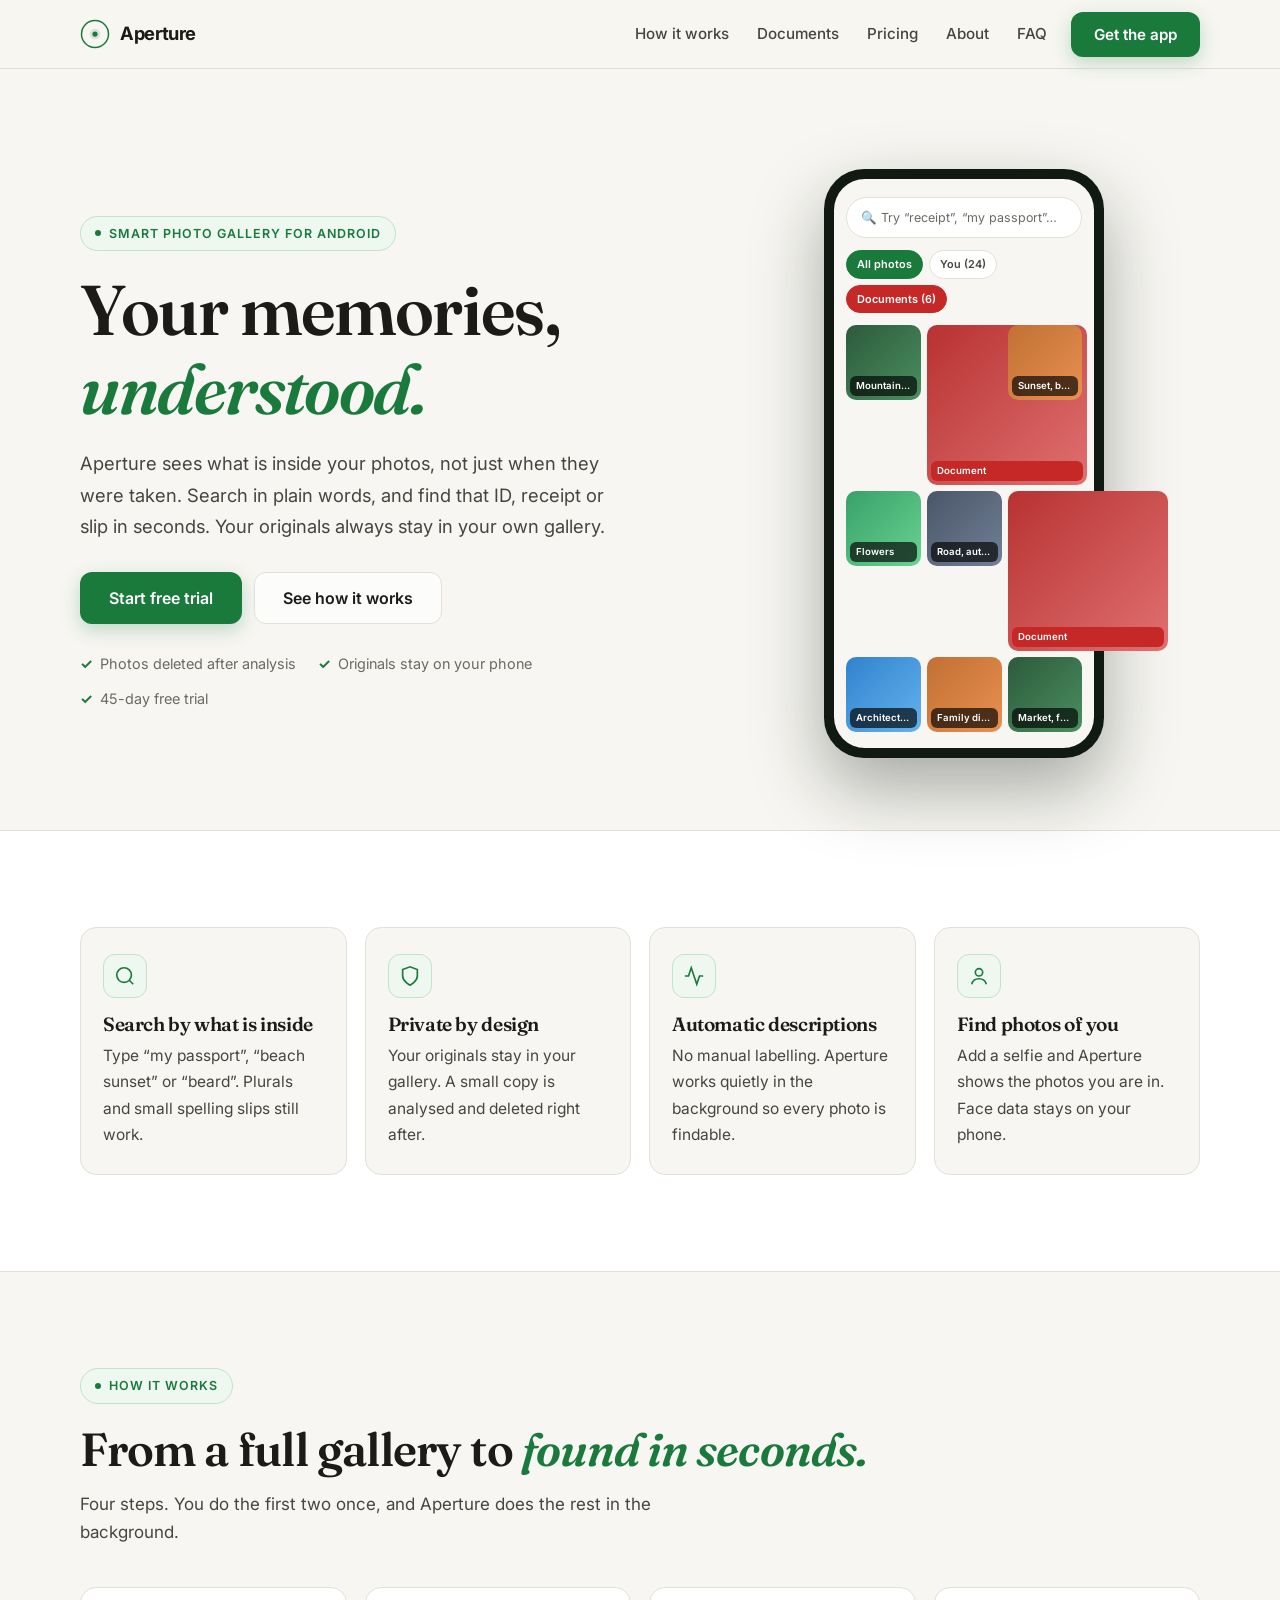
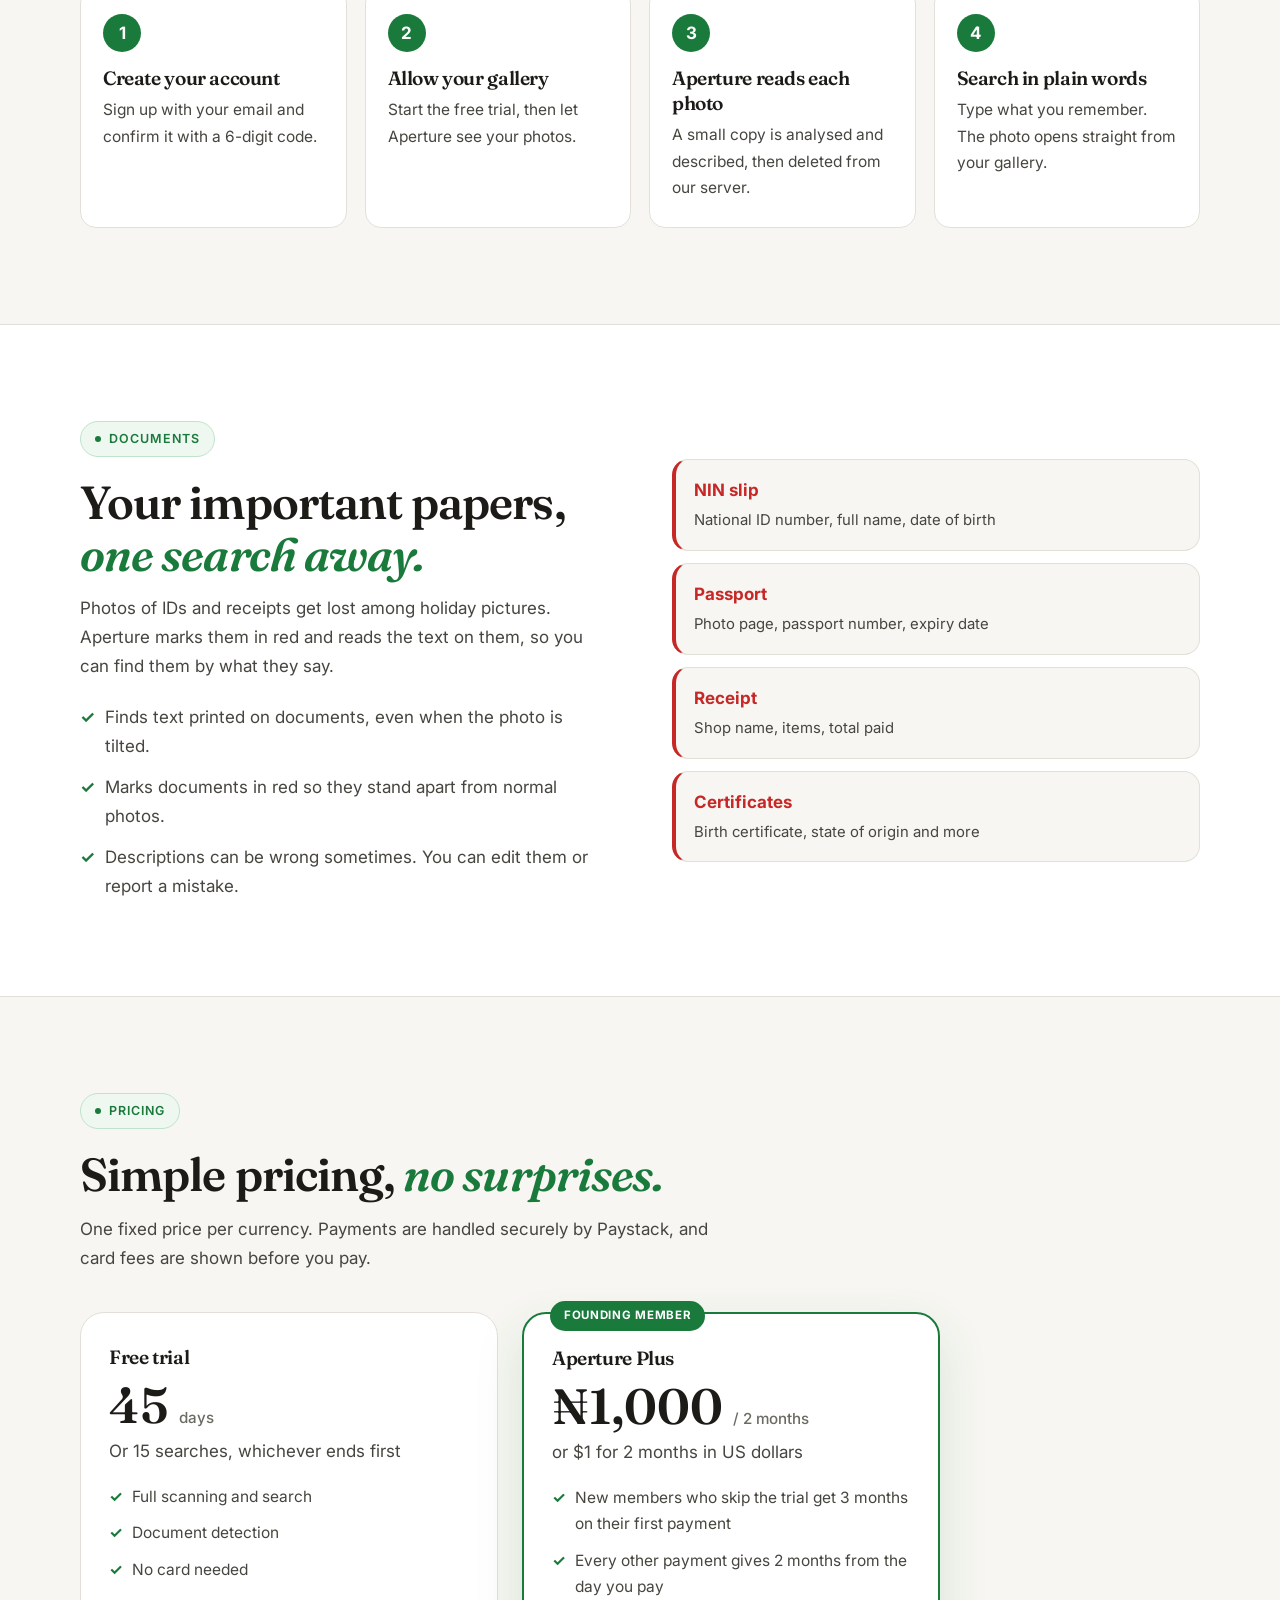
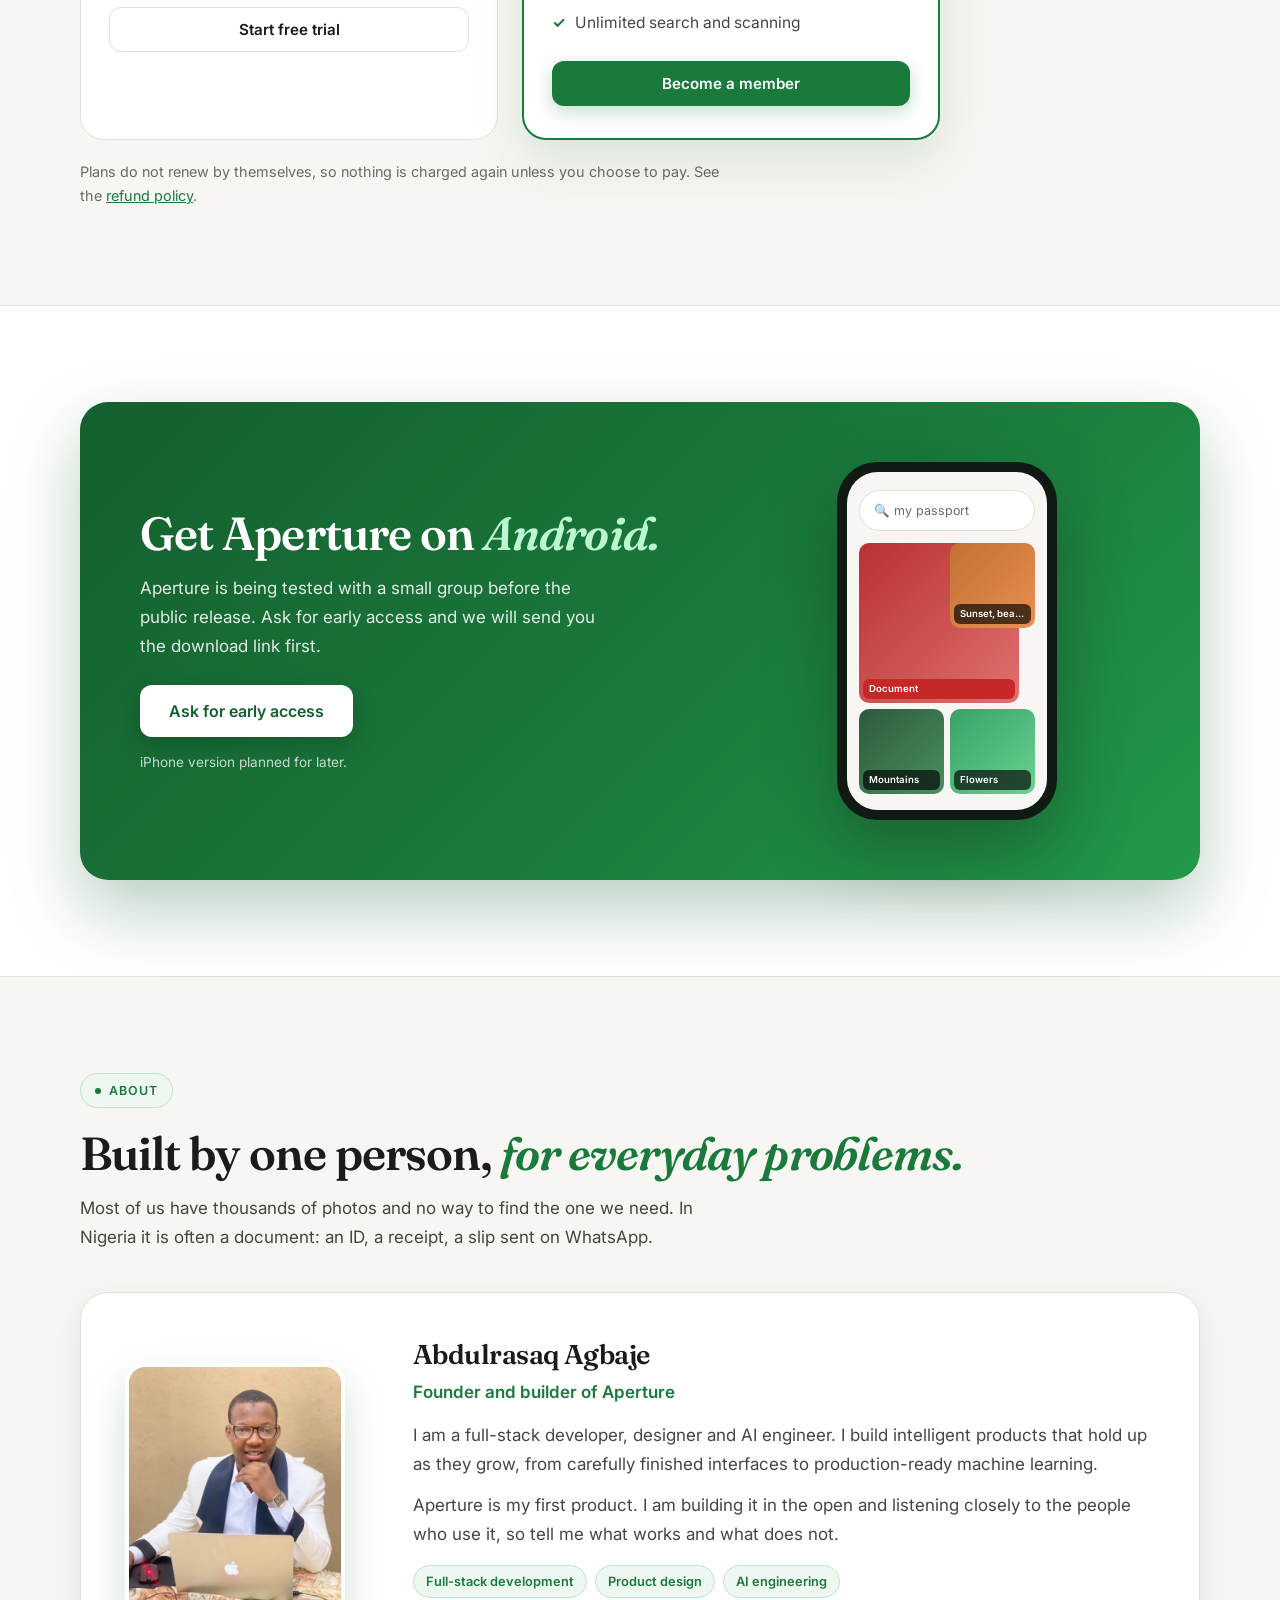
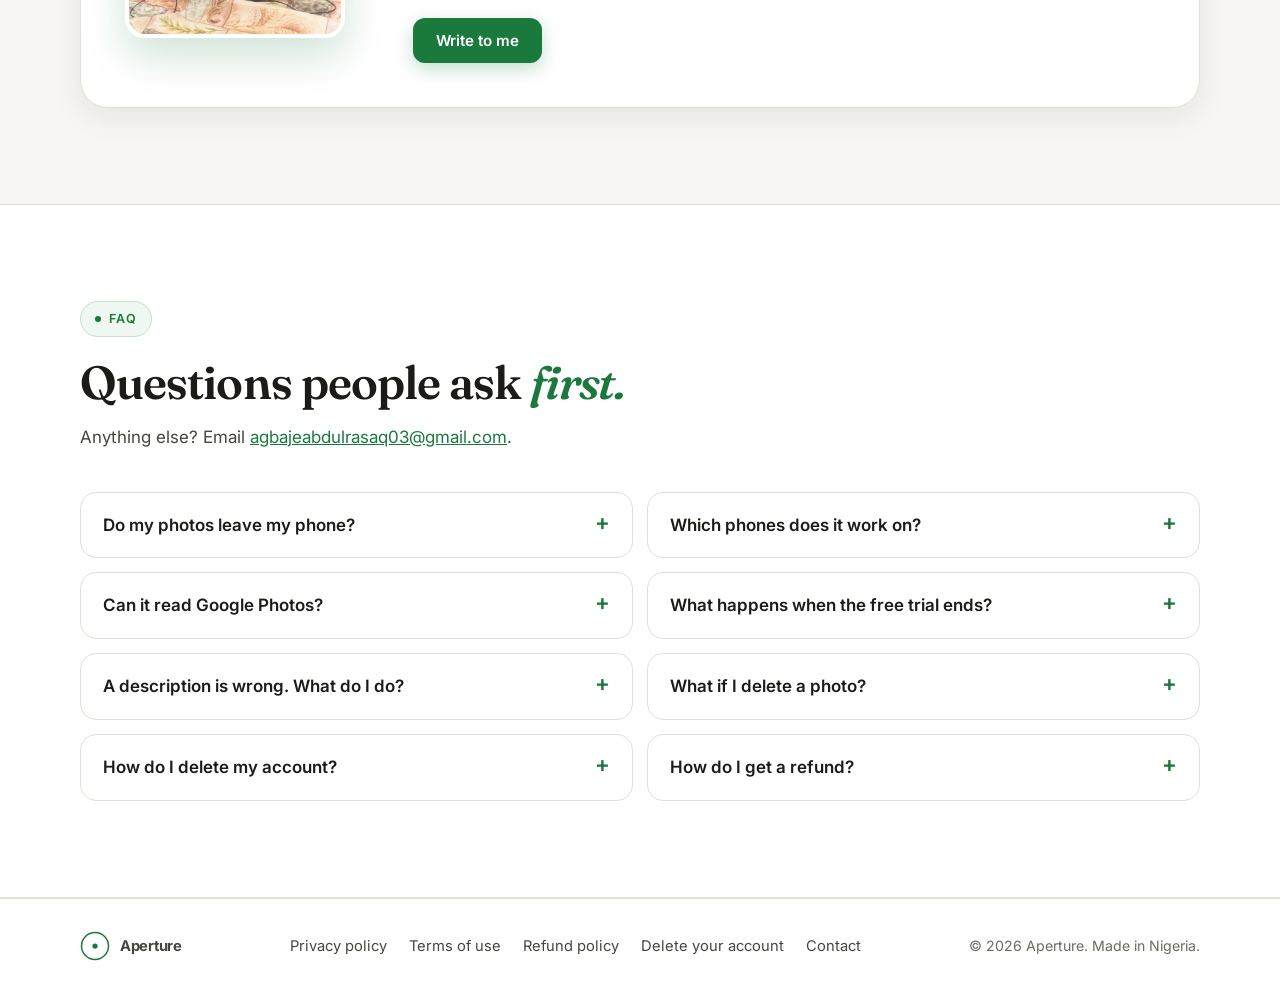
==== commit 43e01c07: "New site design and policy pages" ====
--- a/index.html
+++ b/index.html
@@ -1,925 +1,221 @@
 <!DOCTYPE html>
-<html lang="en" class="nojs"><head><meta charset="UTF-8"><meta name="viewport" content="width=device-width, initial-scale=1.0">
-<title>Aperture — Your memories, understood</title>
+<html lang="en">
+<head>
+<meta charset="UTF-8">
+<meta name="viewport" content="width=device-width, initial-scale=1">
+<title>Aperture: find any photo by what is in it</title>
 <meta name="description" content="Aperture is a smart gallery app for Android. It reads your photos, writes a description for each, and lets you search by what is inside, including receipts, passports and NIN slips.">
-<meta property="og:title" content="Aperture — Smart Photo Gallery"><meta property="og:type" content="website">
+<meta name="theme-color" content="#F7F6F2">
+<meta property="og:title" content="Aperture: Smart Photo Gallery">
+<meta property="og:description" content="Search your photos by what is inside them. Your originals stay on your phone.">
+<meta property="og:type" content="website">
 <link rel="icon" href="data:image/svg+xml,%3Csvg xmlns='http://www.w3.org/2000/svg' viewBox='0 0 40 40'%3E%3Ccircle cx='20' cy='20' r='18' fill='none' stroke='%231A7A3C' stroke-width='2.5'/%3E%3Ccircle cx='20' cy='20' r='6' fill='%231A7A3C'/%3E%3C/svg%3E">
-<link rel="preconnect" href="https://fonts.googleapis.com"><link rel="preconnect" href="https://fonts.gstatic.com" crossorigin>
-<link href="https://fonts.googleapis.com/css2?family=Inter:wght@300;400;500;600;700&family=Playfair+Display:ital,wght@0,400;0,600;1,400;1,600&display=swap" rel="stylesheet">
-<style>
-/* ═══════════════════════════════════════════════════════════
-   APERTURE — MAIN STYLES
-   Bright, clean, light-mode inspired by the "still." template.
-   Green-accented, typographically refined, warm off-white base.
-═══════════════════════════════════════════════════════════ */
-
-/* ── Reset & base ─────────────────────────────────────── */
-*, *::before, *::after { box-sizing: border-box; margin: 0; padding: 0; }
-
-:root {
-  /* ── Base surfaces ── */
-  --bg-base:       #F7F6F2;     /* warm off-white — main page bg */
-  --bg-surface:    #FFFFFF;     /* pure white — cards, sidebar */
-  --bg-elevated:   #FDFCF9;     /* slightly warmer white */
-  --bg-overlay:    #F0EFE9;     /* input backgrounds, subtle areas */
-  --bg-hover:      #E8E7E0;     /* hover states */
-  --bg-muted:      #EDECE7;     /* section dividers */
-
-  /* ── Green accent (primary) ── */
-  --green-50:   #F0FDF4;
-  --green-100:  #DCFCE7;
-  --green-200:  #BBF7D0;
-  --green-400:  #4ADE80;
-  --green-500:  #22C55E;
-  --green-600:  #16A34A;
-  --green-700:  #15803D;
-  --green:      #1A7A3C;   /* primary brand green */
-  --green-dark: #145F2E;
-
-  /* ── State colors ── */
-  --local-color:     #16A34A;   /* green — device-only */
-  --local-bg:        #F0FDF4;
-  --local-border:    #BBF7D0;
-  --cloud-color:     #2563EB;   /* blue — cloud synced */
-  --cloud-bg:        #EFF6FF;
-  --cloud-border:    #BFDBFE;
-  --sensitive-color: #DC2626;   /* red — sensitive */
-  --sensitive-bg:    #FEF2F2;
-  --sensitive-border:#FECACA;
-
-  /* ── Text ── */
-  --text-primary:   #1C1B18;   /* near-black warm */
-  --text-secondary: #5C5A54;   /* warm grey */
-  --text-muted:     #9C9A92;   /* light grey */
-  --text-faint:     #C4C2B8;   /* very faint */
-  --text-inverse:   #FFFFFF;
-
-  /* ── Borders ── */
-  --border:         #E2E0D8;
-  --border-hover:   #C8C6BC;
-  --border-focus:   var(--green);
-
-  /* ── Shadows ── */
-  --shadow-xs:  0 1px 2px rgba(0,0,0,0.04);
-  --shadow-sm:  0 2px 8px rgba(0,0,0,0.06);
-  --shadow-md:  0 8px 24px rgba(0,0,0,0.08);
-  --shadow-lg:  0 20px 60px rgba(0,0,0,0.12);
-  --shadow-xl:  0 32px 80px rgba(0,0,0,0.16);
-
-  /* ── Typography ── */
-  --font-sans:  'Inter', -apple-system, BlinkMacSystemFont, sans-serif;
-  --font-serif: 'Playfair Display', Georgia, serif;
-
-  /* ── Radii ── */
-  --radius-xs:  4px;
-  --radius-sm:  6px;
-  --radius-md:  10px;
-  --radius-lg:  16px;
-  --radius-xl:  20px;
-  --radius-2xl: 28px;
-
-  /* ── Transitions ── */
-  --ease: cubic-bezier(0.25, 0.46, 0.45, 0.94);
-  --ease-spring: cubic-bezier(0.34, 1.56, 0.64, 1);
-  --ease-out: cubic-bezier(0.0, 0.0, 0.2, 1);
-}
-
-html { scroll-behavior: smooth; }
-
-body {
-  font-family: var(--font-sans);
-  background: var(--bg-base);
-  color: var(--text-primary);
-  line-height: 1.6;
-  min-height: 100vh;
-  overflow-x: hidden;
-  -webkit-font-smoothing: antialiased;
-  -moz-osx-font-smoothing: grayscale;
-}
-
-/* ── Screens (routing) ─────────────────────────────────── */
-.screen {
-  display: none;
-  min-height: 100vh;
-  animation: screenIn 0.3s var(--ease) both;
-}
-.screen.active { display: flex; flex-direction: column; }
-
-@keyframes screenIn {
-  from { opacity: 0; transform: translateY(8px); }
-  to   { opacity: 1; transform: translateY(0); }
-}
-
-/* ── Logo ──────────────────────────────────────────────── */
-.logo-mark {
-  display: flex;
-  align-items: center;
-  gap: 8px;
-  cursor: pointer;
-  user-select: none;
-  text-decoration: none;
-}
-.logo-icon {
-  width: 32px; height: 32px;
-  color: var(--green);
-  flex-shrink: 0;
-}
-.logo-icon svg { width: 100%; height: 100%; }
-.logo-icon.small { width: 22px; height: 22px; }
-.logo-text {
-  font-family: var(--font-sans);
-  font-size: 1.1rem;
-  font-weight: 700;
-  color: var(--text-primary);
-  letter-spacing: -0.03em;
-}
-
-/* ── Buttons ─────────────────────────────────────────── */
-button { cursor: pointer; font-family: var(--font-sans); border: none; outline: none; }
-
-.btn-primary {
-  display: inline-flex;
-  align-items: center;
-  gap: 7px;
-  padding: 10px 20px;
-  background: var(--green);
-  color: #fff;
-  font-size: 0.875rem;
-  font-weight: 600;
-  border-radius: var(--radius-md);
-  border: 1px solid transparent;
-  transition: all 0.2s var(--ease);
-  box-shadow: 0 1px 3px rgba(22,163,74,0.3), 0 4px 12px rgba(22,163,74,0.2);
-  text-decoration: none;
-  letter-spacing: -0.01em;
-}
-.btn-primary:hover {
-  background: var(--green-dark);
-  box-shadow: 0 2px 8px rgba(22,163,74,0.4), 0 8px 20px rgba(22,163,74,0.25);
-  transform: translateY(-1px);
-}
-.btn-primary:active { transform: translateY(0); box-shadow: var(--shadow-xs); }
-.btn-primary:disabled {
-  opacity: 0.45;
-  cursor: not-allowed;
-  transform: none;
-  box-shadow: none;
-}
-.btn-primary.btn-large {
-  padding: 13px 26px;
-  font-size: 0.95rem;
-  border-radius: var(--radius-lg);
-}
-.btn-primary.btn-full { width: 100%; justify-content: center; }
-
-.btn-ghost {
-  display: inline-flex;
-  align-items: center;
-  gap: 7px;
-  padding: 10px 20px;
-  background: transparent;
-  color: var(--text-secondary);
-  font-size: 0.875rem;
-  font-weight: 500;
-  border-radius: var(--radius-md);
-  border: 1px solid var(--border);
-  transition: all 0.2s var(--ease);
-  letter-spacing: -0.01em;
-}
-.btn-ghost:hover {
-  background: var(--bg-hover);
-  border-color: var(--border-hover);
-  color: var(--text-primary);
-}
-.btn-ghost.btn-large {
-  padding: 13px 26px;
-  font-size: 0.95rem;
-  border-radius: var(--radius-lg);
-}
-.btn-ghost.btn-full { width: 100%; justify-content: center; }
-.btn-ghost.btn-slim { padding: 7px 14px; font-size: 0.8rem; }
-
-.btn-danger {
-  display: inline-flex;
-  align-items: center;
-  gap: 5px;
-  padding: 7px 14px;
-  background: transparent;
-  color: var(--sensitive-color);
-  font-size: 0.8rem;
-  font-weight: 500;
-  border-radius: var(--radius-sm);
-  border: 1px solid var(--sensitive-border);
-  transition: all 0.2s var(--ease);
-}
-.btn-danger:hover { background: var(--sensitive-bg); }
-
-.btn-small { padding: 6px 12px; font-size: 0.8rem; }
-
-/* ── Form elements ─────────────────────────────────────── */
-
-/* ═══════════════════════════════════════════════════════════
-   LANDING PAGE
-═══════════════════════════════════════════════════════════ */
-
-.landing-bg {
-  position: fixed;
-  inset: 0;
-  z-index: 0;
-  overflow: hidden;
-  pointer-events: none;
-}
-.landing-grain {
-  position: absolute;
-  inset: 0;
-  background-image: url("data:image/svg+xml,%3Csvg viewBox='0 0 200 200' xmlns='http://www.w3.org/2000/svg'%3E%3Cfilter id='n'%3E%3CfeTurbulence type='fractalNoise' baseFrequency='0.85' numOctaves='4' stitchTiles='stitch'/%3E%3C/filter%3E%3Crect width='100%25' height='100%25' filter='url(%23n)' opacity='0.025'/%3E%3C/svg%3E");
-  opacity: 0.8;
-}
-.landing-glow {
-  position: absolute;
-  border-radius: 50%;
-  filter: blur(100px);
-  pointer-events: none;
-}
-.glow-1 {
-  width: 700px; height: 700px;
-  top: -250px; right: -150px;
-  background: radial-gradient(circle, rgba(26,122,60,0.07) 0%, transparent 70%);
-}
-.glow-2 {
-  width: 500px; height: 500px;
-  bottom: -100px; left: -150px;
-  background: radial-gradient(circle, rgba(37,99,235,0.05) 0%, transparent 70%);
-}
-.glow-3 {
-  width: 400px; height: 400px;
-  top: 40%; left: 35%;
-  background: radial-gradient(circle, rgba(22,163,74,0.04) 0%, transparent 70%);
-  animation: glow3drift 10s ease-in-out infinite alternate;
-}
-@keyframes glow3drift {
-  from { transform: translate(-20px, -15px); }
-  to   { transform: translate(20px, 15px); }
-}
-
-#screen-landing { position: relative; background: var(--bg-base); }
-
-.landing-nav {
-  position: sticky;
-  top: 0;
-  z-index: 100;
-  display: flex;
-  align-items: center;
-  justify-content: space-between;
-  padding: 18px 48px;
-  background: rgba(247,246,242,0.88);
-  backdrop-filter: blur(20px);
-  border-bottom: 1px solid var(--border);
-}
-.landing-nav-links { display: flex; align-items: center; gap: 10px; }
-
-.landing-hero {
-  position: relative;
-  z-index: 1;
-  padding: 96px 48px 56px;
-  max-width: 660px;
-}
-.hero-eyebrow {
-  display: inline-flex;
-  align-items: center;
-  gap: 7px;
-  font-size: 0.72rem;
-  font-weight: 600;
-  letter-spacing: 0.1em;
-  text-transform: uppercase;
-  color: var(--green);
-  background: var(--green-50);
-  border: 1px solid var(--local-border);
-  border-radius: 100px;
-  padding: 5px 12px;
-  margin-bottom: 24px;
-}
-.eyebrow-dot {
-  width: 5px; height: 5px;
-  border-radius: 50%;
-  background: var(--green);
-  animation: pulse 2.5s ease-in-out infinite;
-}
-@keyframes pulse {
-  0%, 100% { opacity: 1; transform: scale(1); }
-  50%       { opacity: 0.4; transform: scale(0.75); }
-}
-
-.hero-title {
-  font-family: var(--font-serif);
-  font-size: clamp(2.8rem, 5.5vw, 4.5rem);
-  font-weight: 600;
-  line-height: 1.08;
-  letter-spacing: -0.035em;
-  color: var(--text-primary);
-  margin-bottom: 22px;
-}
-.hero-title em {
-  font-style: italic;
-  color: var(--green);
-}
-.hero-sub {
-  font-size: 1rem;
-  color: var(--text-secondary);
-  line-height: 1.7;
-  margin-bottom: 36px;
-  max-width: 500px;
-}
-.hero-cta { display: flex; gap: 12px; flex-wrap: wrap; margin-bottom: 32px; }
-
-.hero-trust {
-  display: flex;
-  gap: 22px;
-  flex-wrap: wrap;
-}
-.trust-item {
-  display: flex;
-  align-items: center;
-  gap: 5px;
-  font-size: 0.78rem;
-  color: var(--text-muted);
-}
-.trust-item svg { color: var(--local-color); }
-
-/* Preview frame */
-.landing-preview {
-  position: absolute;
-  top: 72px;
-  right: 40px;
-  width: 500px;
-  z-index: 1;
-}
-.preview-frame {
-  background: var(--bg-surface);
-  border: 1px solid var(--border);
-  border-radius: var(--radius-xl);
-  overflow: hidden;
-  box-shadow: var(--shadow-xl);
-  animation: floatFrame 6s ease-in-out infinite alternate;
-}
-@keyframes floatFrame {
-  from { transform: translateY(0px) rotate(-0.3deg); }
-  to   { transform: translateY(-14px) rotate(0.3deg); }
-}
-.preview-bar {
-  display: flex;
-  align-items: center;
-  gap: 10px;
-  padding: 10px 14px;
-  background: var(--bg-muted);
-  border-bottom: 1px solid var(--border);
-}
-.preview-dots { display: flex; gap: 5px; }
-.preview-dots span {
-  width: 9px; height: 9px;
-  border-radius: 50%;
-  background: var(--border);
-}
-.preview-dots span:nth-child(1) { background: #FF5F57; }
-.preview-dots span:nth-child(2) { background: #FEBC2E; }
-.preview-dots span:nth-child(3) { background: #28C840; }
-.preview-url {
-  flex: 1;
-  text-align: center;
-  font-size: 0.7rem;
-  color: var(--text-muted);
-  background: var(--bg-overlay);
-  padding: 3px 10px;
-  border-radius: var(--radius-sm);
-  border: 1px solid var(--border);
-}
-.preview-content { display: flex; height: 300px; }
-.mini-sidebar {
-  width: 136px;
-  background: var(--bg-surface);
-  border-right: 1px solid var(--border);
-  padding: 12px 8px;
-  display: flex;
-  flex-direction: column;
-  gap: 3px;
-  font-size: 0.68rem;
-  flex-shrink: 0;
-}
-.mini-logo {
-  font-family: var(--font-sans);
-  font-size: 0.78rem;
-  font-weight: 700;
-  color: var(--text-primary);
-  padding: 0 4px 8px;
-  border-bottom: 1px solid var(--border);
-  margin-bottom: 4px;
-  letter-spacing: -0.02em;
-}
-.mini-nav-item {
-  color: var(--text-muted);
-  padding: 4px 7px;
-  border-radius: 5px;
-  cursor: pointer;
-  font-size: 0.66rem;
-}
-.mini-nav-item.active {
-  background: var(--green-50);
-  color: var(--green);
-  font-weight: 600;
-}
-.mini-section-label {
-  font-size: 0.56rem;
-  font-weight: 700;
-  letter-spacing: 0.1em;
-  color: var(--text-faint);
-  padding: 6px 7px 2px;
-  margin-top: 3px;
-}
-.mini-space-item {
-  display: flex;
-  align-items: center;
-  gap: 5px;
-  font-size: 0.62rem;
-  color: var(--text-muted);
-  padding: 3px 7px;
-}
-.mini-dot { width: 6px; height: 6px; border-radius: 50%; flex-shrink: 0; }
-.local-dot { background: var(--local-color); }
-.cloud-dot { background: var(--cloud-color); }
-
-.mini-gallery {
-  flex: 1;
-  padding: 8px;
-  display: flex;
-  flex-direction: column;
-  gap: 7px;
-  overflow: hidden;
-  background: var(--bg-base);
-}
-.mini-search-bar {
-  display: flex;
-  align-items: center;
-  gap: 5px;
-  background: var(--bg-surface);
-  border: 1px solid var(--border);
-  border-radius: 100px;
-  padding: 5px 10px;
-  font-size: 0.6rem;
-  color: var(--text-faint);
-}
-.mini-photos-grid {
-  display: grid;
-  grid-template-columns: repeat(3, 1fr);
-  gap: 4px;
-  flex: 1;
-}
-.mini-photo {
-  border-radius: 5px;
-  position: relative;
-  overflow: hidden;
-  background-size: cover;
-  background-position: center;
-}
-.mini-photo.p1 { background: linear-gradient(135deg, #2d5a3d, #4a8f5f); }
-.mini-photo.p2 { background: linear-gradient(135deg, #c27035, #e89050); }
-.mini-photo.p3 { background: linear-gradient(135deg, #4a5568, #718096); }
-.mini-photo.p4 { background: linear-gradient(135deg, #e53e3e, #fc8181); border: 1px solid rgba(220,38,38,0.3); }
-.mini-photo.p5 { background: linear-gradient(135deg, #38a169, #68d391); }
-.mini-photo.p6 { background: linear-gradient(135deg, #3182ce, #63b3ed); }
-.mini-tag {
-  position: absolute;
-  bottom: 2px; left: 2px;
-  font-size: 0.46rem;
-  background: rgba(255,255,255,0.88);
-  color: var(--text-primary);
-  padding: 1px 4px;
-  border-radius: 3px;
-  white-space: nowrap;
-  overflow: hidden;
-  text-overflow: ellipsis;
-  max-width: 92%;
-}
-.mini-sens-badge {
-  position: absolute;
-  inset: 0;
-  display: flex;
-  align-items: center;
-  justify-content: center;
-  font-size: 0.48rem;
-  background: rgba(220,38,38,0.35);
-  color: #fff;
-  border-radius: 5px;
-  text-align: center;
-  padding: 2px;
-}
-
-/* Landing features */
-.landing-features {
-  position: relative;
-  z-index: 1;
-  padding: 80px 48px;
-  margin-top: 260px;
-}
-.features-grid {
-  display: grid;
-  grid-template-columns: repeat(4, 1fr);
-  gap: 16px;
-  max-width: 1080px;
-}
-.feature-card {
-  background: var(--bg-surface);
-  border: 1px solid var(--border);
-  border-radius: var(--radius-lg);
-  padding: 26px 22px;
-  transition: all 0.25s var(--ease);
-  box-shadow: var(--shadow-xs);
-}
-.feature-card:hover {
-  border-color: var(--border-hover);
-  transform: translateY(-3px);
-  box-shadow: var(--shadow-md);
-}
-.feature-icon {
-  width: 40px; height: 40px;
-  border-radius: var(--radius-md);
-  display: flex;
-  align-items: center;
-  justify-content: center;
-  margin-bottom: 14px;
-}
-.feature-icon.green  { background: var(--green-50);  color: var(--green); border: 1px solid var(--local-border); }
-.feature-icon.blue   { background: var(--cloud-bg);  color: var(--cloud-color); border: 1px solid var(--cloud-border); }
-.feature-icon.amber  { background: #FFFBEB; color: #B45309; border: 1px solid #FDE68A; }
-.feature-icon.purple { background: #F5F3FF; color: #7C3AED; border: 1px solid #DDD6FE; }
-
-.feature-card h3 {
-  font-size: 0.9rem;
-  font-weight: 600;
-  color: var(--text-primary);
-  margin-bottom: 6px;
-  letter-spacing: -0.01em;
-}
-.feature-card p { font-size: 0.8rem; color: var(--text-secondary); line-height: 1.6; }
-
-/* Landing footer */
-.landing-footer {
-  position: relative;
-  z-index: 1;
-  padding: 28px 48px;
-  border-top: 1px solid var(--border);
-  display: flex;
-  align-items: center;
-  gap: 20px;
-  background: var(--bg-surface);
-}
-.footer-logo {
-  display: flex;
-  align-items: center;
-  gap: 7px;
-  font-size: 0.95rem;
-  font-weight: 600;
-  color: var(--text-primary);
-  letter-spacing: -0.02em;
-}
-.footer-note { font-size: 0.75rem; color: var(--text-muted); }
-
-/* Responsive */
-@media (max-width: 1100px) {
-  .landing-preview { display: none; }
-  .landing-features { margin-top: 40px; }
-  .features-grid { grid-template-columns: repeat(2, 1fr); }
-}
-@media (max-width: 700px) {
-  .landing-nav { padding: 14px 20px; }
-  .landing-hero { padding: 56px 20px 36px; }
-  .features-grid { grid-template-columns: 1fr; }
-  .landing-features { padding: 40px 20px; }
-  .landing-footer { flex-direction: column; padding: 20px; text-align: center; }
-}
-
-
-/* ===== ADDITIONS (same tokens as the original design) ===== */
-a.btn-primary,a.btn-ghost{text-decoration:none}
-.nav-links-mid{display:flex;gap:26px;margin-left:auto;margin-right:26px}
-.nav-links-mid a{font-size:.85rem;color:var(--text-secondary);text-decoration:none;font-weight:500;transition:color .2s}
-.nav-links-mid a:hover{color:var(--green)}
-.hero-cta .btn-ghost{background:rgba(255,255,255,.6)}
-.sec{position:relative;z-index:1;padding:88px 48px}
-.sec-in{max-width:1080px}
-.sec.alt{background:var(--bg-surface);border-top:1px solid var(--border);border-bottom:1px solid var(--border)}
-.sec-kicker{display:inline-flex;align-items:center;gap:7px;font-size:.72rem;font-weight:600;letter-spacing:.1em;text-transform:uppercase;color:var(--green);background:var(--green-50);border:1px solid var(--local-border);border-radius:100px;padding:5px 12px;margin-bottom:18px}
-.sec h2{font-family:var(--font-serif);font-size:clamp(2rem,4vw,3rem);font-weight:600;line-height:1.1;letter-spacing:-.03em;margin-bottom:14px;max-width:16em}
-.sec h2 em{font-style:italic;color:var(--green)}
-.sec-lead{color:var(--text-secondary);max-width:560px;margin-bottom:44px;line-height:1.7}
-/* steps */
-.steps-row{display:grid;grid-template-columns:repeat(4,1fr);gap:16px;counter-reset:s;position:relative}
-.step{background:var(--bg-surface);border:1px solid var(--border);border-radius:var(--radius-lg);padding:26px 22px;position:relative;transition:all .25s var(--ease);box-shadow:var(--shadow-xs)}
-.step:hover{transform:translateY(-4px);box-shadow:var(--shadow-md);border-color:var(--border-hover)}
-.step-n{width:36px;height:36px;border-radius:50%;background:var(--green);color:#fff;font-weight:700;font-size:.9rem;display:flex;align-items:center;justify-content:center;margin-bottom:16px;box-shadow:0 4px 12px rgba(26,122,60,.3)}
-.step h3{font-size:1rem;font-weight:600;margin-bottom:6px;letter-spacing:-.01em}
-.step p{font-size:.85rem;color:var(--text-secondary);line-height:1.6}
-/* documents showcase */
-.docs-wrap{display:grid;grid-template-columns:1.05fr .95fr;gap:56px;align-items:center}
-.doc-list{display:grid;gap:12px}
-.doc-item{display:flex;gap:14px;align-items:center;background:var(--bg-base);border:1px solid var(--border);border-radius:var(--radius-lg);padding:14px 16px;transition:all .25s var(--ease)}
-.doc-item:hover{transform:translateX(6px);border-color:var(--sensitive-border);box-shadow:var(--shadow-sm)}
-.doc-ico{width:48px;height:48px;border-radius:var(--radius-md);background:var(--sensitive-bg);border:1px solid var(--sensitive-border);color:var(--sensitive-color);display:flex;align-items:center;justify-content:center;flex-shrink:0}
-.doc-item strong{display:block;font-size:.92rem;color:var(--sensitive-color)}
-.doc-item span{font-size:.8rem;color:var(--text-secondary)}
-.bullets{list-style:none;padding:0;margin:22px 0 0;display:grid;gap:12px}
-.bullets li{display:flex;gap:10px;color:var(--text-secondary);font-size:.92rem;line-height:1.6}
-.bullets svg{flex-shrink:0;color:var(--green);margin-top:4px}
-/* pricing */
-.price-grid{display:grid;grid-template-columns:repeat(2,1fr);gap:20px;max-width:860px}
-.pcard{background:var(--bg-surface);border:1px solid var(--border);border-radius:var(--radius-2xl);padding:36px 32px;position:relative;box-shadow:var(--shadow-sm);transition:all .3s var(--ease)}
-.pcard:hover{transform:translateY(-5px);box-shadow:var(--shadow-lg)}
-.pcard.feat{border:2px solid var(--green);box-shadow:0 20px 60px rgba(26,122,60,.15)}
-.pbadge{position:absolute;top:-13px;left:32px;background:var(--green);color:#fff;font-size:.72rem;font-weight:700;letter-spacing:.06em;padding:5px 14px;border-radius:100px;text-transform:uppercase}
-.pcard h3{font-size:1.1rem;font-weight:600;margin-bottom:8px}
-.pprice{font-family:var(--font-serif);font-size:3.2rem;font-weight:600;letter-spacing:-.04em;line-height:1.1;margin:10px 0 4px}
-.pprice small{font-family:var(--font-sans);font-size:.95rem;color:var(--text-muted);font-weight:500;letter-spacing:0}
-.palt{font-size:.85rem;color:var(--text-secondary);margin-bottom:22px}
-.pcard ul{list-style:none;padding:0;margin:0 0 26px;display:grid;gap:11px}
-.pcard li{display:flex;gap:9px;font-size:.88rem;color:var(--text-secondary)}
-.pcard li svg{color:var(--green);flex-shrink:0;margin-top:3px}
-.pcard .btn-primary,.pcard .btn-ghost{width:100%;justify-content:center}
-.pnote{font-size:.8rem;color:var(--text-muted);margin-top:18px;max-width:560px}
-/* download band */
-.dl{background:linear-gradient(135deg,#145F2E 0%,#1A7A3C 55%,#22994a 100%);color:#fff;border-radius:var(--radius-2xl);padding:60px 56px;display:grid;grid-template-columns:1.2fr .8fr;gap:40px;align-items:center;position:relative;overflow:hidden;box-shadow:0 30px 80px rgba(20,95,46,.35)}
-.dl:before{content:"";position:absolute;width:420px;height:420px;border-radius:50%;right:-120px;top:-160px;background:radial-gradient(circle,rgba(255,255,255,.18),transparent 70%)}
-.dl h2{color:#fff;max-width:12em}.dl h2 em{color:#BBF7D0}
-.dl p{color:rgba(255,255,255,.82);max-width:440px;margin-bottom:26px;line-height:1.7}
-.btn-white{display:inline-flex;align-items:center;gap:8px;background:#fff;color:var(--green-dark);font-weight:700;font-size:.95rem;padding:13px 26px;border-radius:var(--radius-lg);text-decoration:none;transition:all .2s var(--ease);box-shadow:0 8px 24px rgba(0,0,0,.2)}
-.btn-white:hover{transform:translateY(-2px);box-shadow:0 14px 32px rgba(0,0,0,.28)}
-.dl small{display:block;margin-top:14px;font-size:.78rem;color:rgba(255,255,255,.7)}
-.phone{width:210px;margin:0 auto;background:#0f1a13;border-radius:34px;padding:9px;box-shadow:0 30px 60px rgba(0,0,0,.4);animation:floatFrame 6s ease-in-out infinite alternate;position:relative}
-.phone-in{background:var(--bg-base);border-radius:26px;padding:14px 10px;color:var(--text-primary);height:370px;display:flex;flex-direction:column;gap:8px}
-.phone-in .mini-search-bar{font-size:.6rem}
-.phone-in .mini-photos-grid{grid-template-columns:repeat(2,1fr);gap:5px}
-.phone-in .mini-tag{font-size:.5rem}
-.phone-in .mini-sens-badge{font-size:.56rem}
-/* about */
-.about-card{display:grid;grid-template-columns:auto 1fr;gap:36px;align-items:start;background:var(--bg-surface);border:1px solid var(--border);border-radius:var(--radius-2xl);padding:44px;box-shadow:var(--shadow-md);max-width:900px}
-.avatar{width:96px;height:96px;border-radius:50%;background:linear-gradient(135deg,var(--green),#4ADE80);color:#fff;font-family:var(--font-serif);font-size:2.2rem;font-weight:600;display:flex;align-items:center;justify-content:center;box-shadow:0 10px 30px rgba(26,122,60,.3)}
-.about-card h3{font-family:var(--font-serif);font-size:1.6rem;letter-spacing:-.02em;margin-bottom:2px}
-.role{color:var(--green);font-weight:600;font-size:.88rem;margin-bottom:16px}
-.about-card p{color:var(--text-secondary);line-height:1.75;margin-bottom:12px;font-size:.95rem}
-.tags{display:flex;flex-wrap:wrap;gap:8px;margin:18px 0}
-.tags span{font-size:.75rem;font-weight:600;background:var(--green-50);border:1px solid var(--local-border);color:var(--green);padding:5px 12px;border-radius:100px}
-/* faq */
-.faq{max-width:760px;display:grid;gap:10px}
-.faq details{background:var(--bg-surface);border:1px solid var(--border);border-radius:var(--radius-lg);padding:0 22px;transition:border-color .2s,box-shadow .2s}
-.faq details[open]{border-color:var(--green);box-shadow:var(--shadow-sm)}
-.faq summary{cursor:pointer;list-style:none;font-weight:600;font-size:.95rem;padding:18px 0;display:flex;justify-content:space-between;gap:16px}
-.faq summary::-webkit-details-marker{display:none}
-.faq summary:after{content:"+";color:var(--green);font-size:1.3rem;line-height:1;transition:transform .25s var(--ease)}
-.faq details[open] summary:after{transform:rotate(45deg)}
-.faq details p{color:var(--text-secondary);font-size:.9rem;line-height:1.7;padding-bottom:18px}
-/* legal */
-.tabs{display:flex;gap:8px;flex-wrap:wrap;margin-bottom:22px}
-.tab{background:var(--bg-surface);border:1px solid var(--border);color:var(--text-secondary);font-size:.85rem;font-weight:600;padding:9px 18px;border-radius:100px;transition:all .2s var(--ease)}
-.tab:hover{border-color:var(--green);color:var(--green)}
-.tab.on{background:var(--green);border-color:var(--green);color:#fff}
-.legal{background:var(--bg-base);border:1px solid var(--border);border-radius:var(--radius-xl);padding:36px 40px;max-width:820px}
-.legal[hidden]{display:none}
-.legal h3.pt{font-family:var(--font-serif);font-size:1.7rem;margin-bottom:4px}
-.legal h4{font-size:1rem;margin:24px 0 6px}
-.legal p,.legal li{font-size:.9rem;color:var(--text-secondary);line-height:1.75}
-.legal ul{padding-left:20px;margin:6px 0}
-.legal .muted{color:var(--text-muted);font-size:.8rem}
-.legal a{color:var(--green)}
-/* footer */
-.landing-footer{flex-wrap:wrap;justify-content:space-between}
-.footer-links{display:flex;gap:20px;flex-wrap:wrap}
-.footer-links a{font-size:.82rem;color:var(--text-secondary);text-decoration:none}
-.footer-links a:hover{color:var(--green)}
-/* reveal */
-.rv{opacity:0;transform:translateY(22px);transition:opacity .7s var(--ease-out),transform .7s var(--ease-out)}
-.rv.in{opacity:1;transform:none}
-.nojs .rv{opacity:1;transform:none}
-section[id]{scroll-margin-top:76px}
-@media(max-width:1100px){.steps-row{grid-template-columns:repeat(2,1fr)}.docs-wrap,.dl{grid-template-columns:1fr}.landing-hero{max-width:none}}
-@media(max-width:820px){.nav-links-mid{display:none}.price-grid{grid-template-columns:1fr}.sec{padding:60px 20px}.dl{padding:40px 26px}.about-card{grid-template-columns:1fr;padding:28px 22px}.legal{padding:24px 20px}}
-@media(max-width:700px){.steps-row{grid-template-columns:1fr}.landing-nav .btn-primary{padding:9px 14px}}
-@media(prefers-reduced-motion:reduce){*{animation:none!important;transition:none!important}.rv{opacity:1;transform:none}}
-a:focus-visible,button:focus-visible,summary:focus-visible{outline:3px solid var(--green);outline-offset:3px}
-
-
-/* ===== POLICY READABILITY ===== */
-.legal{background:transparent;border:0;padding:0}
-.legal h3.pt{font-size:clamp(1.8rem,3vw,2.4rem);margin-bottom:6px}
-.legal .lead-date{font-size:.85rem;margin-bottom:14px}
-.legal>p{font-size:1.05rem;line-height:1.8;color:var(--text-secondary);max-width:860px;margin-bottom:28px}
-.pol-grid{display:grid;grid-template-columns:repeat(2,1fr);gap:16px;align-items:start}
-.pol-grid details{background:var(--bg-surface);border:1px solid var(--border);border-radius:var(--radius-lg);padding:0 26px;transition:border-color .2s,box-shadow .2s}
-.pol-grid details[open]{border-color:var(--green);box-shadow:var(--shadow-sm)}
-.pol-grid summary{cursor:pointer;list-style:none;font-weight:600;font-size:1.05rem;padding:22px 0;display:flex;justify-content:space-between;gap:16px;letter-spacing:-.01em}
-.pol-grid summary::-webkit-details-marker{display:none}
-.pol-grid summary:after{content:"+";color:var(--green);font-size:1.5rem;line-height:1;transition:transform .25s var(--ease)}
-.pol-grid details[open] summary:after{transform:rotate(45deg)}
-.pol-body{padding-bottom:22px}
-.pol-body p,.pol-body li{font-size:1rem;line-height:1.8;color:var(--text-secondary);margin:0 0 10px}
-.pol-body ul{padding-left:22px;margin:0}
-.pol-body b{color:var(--text-primary)}
-@media(max-width:900px){.pol-grid{grid-template-columns:1fr}.pol-grid details{padding:0 20px}}
-
-/* ===== FIXES: spacing, centring, photo ===== */
-.landing-features{margin-top:0;padding:40px 48px 88px}
-.features-grid{max-width:1280px;margin:0 auto}
-.sec-in{max-width:1280px;margin-left:auto;margin-right:auto}
-.price-grid{max-width:none;grid-template-columns:repeat(2,1fr);gap:28px}
-.pnote{max-width:none}
-.about-card{max-width:none;grid-template-columns:260px 1fr;gap:48px;align-items:center}
-.about-photo{width:260px;height:325px;border-radius:var(--radius-xl);object-fit:cover;object-position:center top;box-shadow:0 20px 50px rgba(26,122,60,.22);border:4px solid #fff;display:block}
-.faq{max-width:none;grid-template-columns:repeat(2,1fr);gap:14px;align-items:start}
-.legal{max-width:none}
-.landing-hero{padding-bottom:36px}
-@media(max-width:1100px){.landing-features{padding:40px 24px 60px}.features-grid{grid-template-columns:repeat(2,1fr)}}
-@media(max-width:820px){.price-grid,.faq{grid-template-columns:1fr}.about-card{grid-template-columns:1fr;gap:24px;justify-items:center;text-align:center}.about-photo{width:200px;height:250px}.about-card .tags{justify-content:center}}
-@media(max-width:700px){.landing-features{padding:30px 20px 50px}.features-grid{grid-template-columns:1fr}}
-
-</style></head>
-<body id="top">
-<div id="screen-landing" class="screen active">
-<div class="landing-bg"><div class="landing-grain"></div><div class="landing-glow glow-1"></div><div class="landing-glow glow-2"></div><div class="landing-glow glow-3"></div></div>
-<nav class="landing-nav">
-      <div class="logo-mark">
-        <div class="logo-icon">
-          <svg viewBox="0 0 40 40" fill="none" xmlns="http://www.w3.org/2000/svg">
-            <circle cx="20" cy="20" r="18" stroke="currentColor" stroke-width="2"/>
-            <circle cx="20" cy="20" r="7" fill="currentColor" opacity="0.15"/>
-            <circle cx="20" cy="20" r="3.5" fill="currentColor"/>
-            <line x1="20" y1="2" x2="20" y2="8" stroke="currentColor" stroke-width="2"/>
-            <line x1="20" y1="32" x2="20" y2="38" stroke="currentColor" stroke-width="2"/>
-            <line x1="2" y1="20" x2="8" y2="20" stroke="currentColor" stroke-width="2"/>
-            <line x1="32" y1="20" x2="38" y2="20" stroke="currentColor" stroke-width="2"/>
-          </svg>
+<script>
+/* Old app versions link to /#privacy etc. Send them to the real pages. */
+(function(){var m={"#privacy":"/privacy.html","#terms":"/terms.html","#refund":"/refund.html","#delete-account":"/delete-account.html"};if(m[location.hash])location.replace(m[location.hash]);})();
+</script>
+<link rel="preconnect" href="https://fonts.googleapis.com">
+<link rel="preconnect" href="https://fonts.gstatic.com" crossorigin>
+<link href="https://fonts.googleapis.com/css2?family=Fraunces:opsz,wght@9..144,500;9..144,600&family=Inter:wght@400;500;600;700&display=swap" rel="stylesheet">
+<link rel="stylesheet" href="/style.css">
+</head>
+<body>
+
+<header class="nav">
+  <div class="wrap">
+    <a class="logo" href="/">
+      <svg viewBox="0 0 40 40" fill="none" aria-hidden="true"><circle cx="20" cy="20" r="18" stroke="currentColor" stroke-width="2"/><circle cx="20" cy="20" r="7" fill="currentColor" opacity=".15"/><circle cx="20" cy="20" r="3.5" fill="currentColor"/></svg>
+      Aperture
+    </a>
+    <nav class="nav-links" aria-label="Main">
+      <a href="#how">How it works</a><a href="#documents">Documents</a><a href="#pricing">Pricing</a><a href="#about">About</a><a href="#faq">FAQ</a>
+    </nav>
+    <a class="btn btn-primary" href="#download">Get the app</a>
+  </div>
+</header>
+
+<main>
+<section class="hero">
+  <div class="wrap">
+    <div>
+      <span class="pill"><i></i>Smart photo gallery for Android</span>
+      <h1>Your memories, <em>understood.</em></h1>
+      <p class="lead">Aperture sees what is inside your photos, not just when they were taken. Search in plain words, and find that ID, receipt or slip in seconds. Your originals always stay in your own gallery.</p>
+      <div class="cta">
+        <a class="btn btn-primary btn-lg" href="#download">Start free trial</a>
+        <a class="btn btn-ghost btn-lg" href="#how">See how it works</a>
+      </div>
+      <ul class="trust">
+        <li>Photos deleted after analysis</li>
+        <li>Originals stay on your phone</li>
+        <li>45-day free trial</li>
+      </ul>
+    </div>
+    <div class="phone" aria-hidden="true">
+      <div class="screen">
+        <div class="search">&#128269; Try &ldquo;receipt&rdquo;, &ldquo;my passport&rdquo;&hellip;</div>
+        <div class="chips"><span class="chip on">All photos</span><span class="chip">You (24)</span><span class="chip red">Documents (6)</span></div>
+        <div class="tiles">
+          <div class="tile t1"><span>Mountains, lake</span></div>
+          <div class="tile t4 doc"><span>Document</span></div>
+          <div class="tile t2"><span>Sunset, beach</span></div>
+          <div class="tile t5"><span>Flowers</span></div>
+          <div class="tile t3"><span>Road, autumn</span></div>
+          <div class="tile t4 doc"><span>Document</span></div>
+          <div class="tile t6"><span>Architecture</span></div>
+          <div class="tile t2"><span>Family dinner</span></div>
+          <div class="tile t1"><span>Market, fruit</span></div>
         </div>
-        <span class="logo-text">Aperture</span>
-      </div>
-      <div class="nav-links-mid"><a href="#how">How it works</a><a href="#documents">Documents</a><a href="#pricing">Pricing</a><a href="#about">About</a></div><div class="landing-nav-links"><a class="btn-primary" href="#download">Get the app</a></div></nav>
-<div class="landing-hero">
-      <div class="hero-eyebrow">
-        <span class="eyebrow-dot"></span>
-        AI-Powered Photo Intelligence
-      </div>
-      <h1 class="hero-title">
-        Your memories,<br/>
-        <em>understood.</em>
-      </h1>
-      <p class="hero-sub">
-        Aperture sees what's inside your photos — not just when they were taken.<br />
-        Search by content, mood, or color. Your originals always stay in your own gallery.
-      </p>
-      <div class="hero-cta">
-        <a class="btn-primary btn-large" href="#download">
-          <svg width="18" height="18" viewBox="0 0 24 24" fill="none" stroke="currentColor" stroke-width="2"><path d="M12 22s8-4 8-10V5l-8-3-8 3v7c0 6 8 10 8 10z"/></svg>
-          Start free trial
-        </a>
-        <a class="btn-ghost btn-large" href="#how">
-          <svg width="18" height="18" viewBox="0 0 24 24" fill="currentColor"><circle cx="12" cy="12" r="10" fill="none" stroke="currentColor" stroke-width="2"/><polygon points="10,8 16,12 10,16" fill="currentColor"/></svg>
-          See how it works
-        </a>
-      </div>
-      <div class="hero-trust">
-        <span class="trust-item">
-          <svg width="14" height="14" viewBox="0 0 24 24" fill="none" stroke="currentColor" stroke-width="2"><polyline points="20 6 9 17 4 12"/></svg>
-          Photos deleted after analysis
-        </span>
-        <span class="trust-item">
-          <svg width="14" height="14" viewBox="0 0 24 24" fill="none" stroke="currentColor" stroke-width="2"><polyline points="20 6 9 17 4 12"/></svg>
-          Originals stay on your phone
-        </span>
-        <span class="trust-item">
-          <svg width="14" height="14" viewBox="0 0 24 24" fill="none" stroke="currentColor" stroke-width="2"><polyline points="20 6 9 17 4 12"/></svg>
-          45-day free trial
-        </span>
-      </div>
-    </div>
-
-    <div class="landing-preview">
-      <div class="preview-frame">
-        <div class="preview-bar">
-          <div class="preview-dots">
-            <span></span><span></span><span></span>
-          </div>
-          <div class="preview-url">aperture.app/gallery</div>
-        </div>
-        <div class="preview-content">
-          <div class="mini-sidebar">
-            <div class="mini-logo">Aperture</div>
-            <div class="mini-nav-item active">All photos</div>
-            <div class="mini-nav-item">Camera</div>
-            <div class="mini-nav-item">Screenshots</div>
-            <div class="mini-nav-item">WhatsApp</div>
-            <div class="mini-section-label">YOUR SPACE</div>
-            <div class="mini-space-item local">
-              <span class="mini-dot local-dot"></span> On device
-            </div>
-            <div class="mini-space-item cloud">
-              <span class="mini-dot cloud-dot"></span> Documents
-            </div>
-          </div>
-          <div class="mini-gallery">
-            <div class="mini-search-bar">
-              <svg width="12" height="12" viewBox="0 0 24 24" fill="none" stroke="currentColor" stroke-width="2"><circle cx="11" cy="11" r="8"/><line x1="21" y1="21" x2="16.65" y2="16.65"/></svg>
-              Try "warm photos", "receipt", "my passport"...
-            </div>
-            <div class="mini-photos-grid">
-              <div class="mini-photo p1"><span class="mini-tag">🏔 Mountains · lake</span></div>
-              <div class="mini-photo p2"><span class="mini-tag">🌅 Sunset · beach</span></div>
-              <div class="mini-photo p3"><span class="mini-tag">🛣 Road · autumn</span></div>
-              <div class="mini-photo p4 sensitive"><span class="mini-sens-badge">🔒 ID detected</span></div>
-              <div class="mini-photo p5"><span class="mini-tag">🌸 Flowers · sunlight</span></div>
-              <div class="mini-photo p6"><span class="mini-tag">🏛 Architecture · blue</span></div>
-            </div>
+      </div>
+    </div>
+  </div>
+</section>
+
+<section class="sec alt" id="features">
+  <div class="wrap">
+    <div class="cards">
+      <div class="card"><div class="ico"><svg width="22" height="22" viewBox="0 0 24 24" fill="none" stroke="currentColor" stroke-width="1.8"><circle cx="11" cy="11" r="8"/><line x1="21" y1="21" x2="16.65" y2="16.65"/></svg></div><h3>Search by what is inside</h3><p>Type &ldquo;my passport&rdquo;, &ldquo;beach sunset&rdquo; or &ldquo;beard&rdquo;. Plurals and small spelling slips still work.</p></div>
+      <div class="card"><div class="ico"><svg width="22" height="22" viewBox="0 0 24 24" fill="none" stroke="currentColor" stroke-width="1.8"><path d="M12 22s8-4 8-10V5l-8-3-8 3v7c0 6 8 10 8 10z"/></svg></div><h3>Private by design</h3><p>Your originals stay in your gallery. A small copy is analysed and deleted right after.</p></div>
+      <div class="card"><div class="ico"><svg width="22" height="22" viewBox="0 0 24 24" fill="none" stroke="currentColor" stroke-width="1.8"><polyline points="22 12 18 12 15 21 9 3 6 12 2 12"/></svg></div><h3>Automatic descriptions</h3><p>No manual labelling. Aperture works quietly in the background so every photo is findable.</p></div>
+      <div class="card"><div class="ico"><svg width="22" height="22" viewBox="0 0 24 24" fill="none" stroke="currentColor" stroke-width="1.8"><circle cx="12" cy="8" r="4"/><path d="M4 21c1-4 4-6 8-6s7 2 8 6"/></svg></div><h3>Find photos of you</h3><p>Add a selfie and Aperture shows the photos you are in. Face data stays on your phone.</p></div>
+    </div>
+  </div>
+</section>
+
+<section class="sec" id="how">
+  <div class="wrap">
+    <span class="pill"><i></i>How it works</span>
+    <h2>From a full gallery to <em>found in seconds.</em></h2>
+    <p class="sec-lead">Four steps. You do the first two once, and Aperture does the rest in the background.</p>
+    <div class="cards">
+      <div class="card"><div class="n">1</div><h3>Create your account</h3><p>Sign up with your email and confirm it with a 6-digit code.</p></div>
+      <div class="card"><div class="n">2</div><h3>Allow your gallery</h3><p>Start the free trial, then let Aperture see your photos.</p></div>
+      <div class="card"><div class="n">3</div><h3>Aperture reads each photo</h3><p>A small copy is analysed and described, then deleted from our server.</p></div>
+      <div class="card"><div class="n">4</div><h3>Search in plain words</h3><p>Type what you remember. The photo opens straight from your gallery.</p></div>
+    </div>
+  </div>
+</section>
+
+<section class="sec alt" id="documents">
+  <div class="wrap two">
+    <div>
+      <span class="pill"><i></i>Documents</span>
+      <h2>Your important papers, <em>one search away.</em></h2>
+      <p class="sec-lead" style="margin-bottom:0">Photos of IDs and receipts get lost among holiday pictures. Aperture marks them in red and reads the text on them, so you can find them by what they say.</p>
+      <ul class="checks">
+        <li>Finds text printed on documents, even when the photo is tilted.</li>
+        <li>Marks documents in red so they stand apart from normal photos.</li>
+        <li>Descriptions can be wrong sometimes. You can edit them or report a mistake.</li>
+      </ul>
+    </div>
+    <div class="docs">
+      <div class="doc-item"><strong>NIN slip</strong><span>National ID number, full name, date of birth</span></div>
+      <div class="doc-item"><strong>Passport</strong><span>Photo page, passport number, expiry date</span></div>
+      <div class="doc-item"><strong>Receipt</strong><span>Shop name, items, total paid</span></div>
+      <div class="doc-item"><strong>Certificates</strong><span>Birth certificate, state of origin and more</span></div>
+    </div>
+  </div>
+</section>
+
+<section class="sec" id="pricing">
+  <div class="wrap">
+    <span class="pill"><i></i>Pricing</span>
+    <h2>Simple pricing, <em>no surprises.</em></h2>
+    <p class="sec-lead">One fixed price per currency. Payments are handled securely by Paystack, and card fees are shown before you pay.</p>
+    <div class="prices">
+      <div class="price">
+        <h3>Free trial</h3>
+        <div class="amt">45 <small>days</small></div>
+        <p style="color:var(--ink2)">Or 15 searches, whichever ends first</p>
+        <ul><li>Full scanning and search</li><li>Document detection</li><li>No card needed</li></ul>
+        <a class="btn btn-ghost" href="#download">Start free trial</a>
+      </div>
+      <div class="price feat">
+        <span class="badge">Founding member</span>
+        <h3>Aperture Plus</h3>
+        <div class="amt">&#8358;1,000 <small>/ 2 months</small></div>
+        <p style="color:var(--ink2)">or $1 for 2 months in US dollars</p>
+        <ul><li>New members who skip the trial get 3 months on their first payment</li><li>Every other payment gives 2 months from the day you pay</li><li>Unlimited search and scanning</li></ul>
+        <a class="btn btn-primary" href="#download">Become a member</a>
+      </div>
+    </div>
+    <p class="fine">Plans do not renew by themselves, so nothing is charged again unless you choose to pay. See the <a href="/refund.html">refund policy</a>.</p>
+  </div>
+</section>
+
+<section class="sec alt" id="download">
+  <div class="wrap">
+    <div class="band">
+      <div>
+        <h2>Get Aperture on <em>Android.</em></h2>
+        <p>Aperture is being tested with a small group before the public release. Ask for early access and we will send you the download link first.</p>
+        <a class="btn btn-white btn-lg" href="mailto:agbajeabdulrasaq03@gmail.com?subject=Aperture%20early%20access">Ask for early access</a>
+        <small>iPhone version planned for later.</small>
+      </div>
+      <div class="phone" aria-hidden="true" style="width:min(220px,60vw)">
+        <div class="screen" style="min-height:330px">
+          <div class="search">&#128269; my passport</div>
+          <div class="tiles" style="grid-template-columns:repeat(2,1fr)">
+            <div class="tile t4 doc"><span>Document</span></div>
+            <div class="tile t2"><span>Sunset, beach</span></div>
+            <div class="tile t1"><span>Mountains</span></div>
+            <div class="tile t5"><span>Flowers</span></div>
           </div>
         </div>
       </div>
     </div>
-
-    
-<section class="landing-features" id="features">
-      <div class="features-grid">
-        <div class="feature-card">
-          <div class="feature-icon amber">
-            <svg width="22" height="22" viewBox="0 0 24 24" fill="none" stroke="currentColor" stroke-width="1.8"><circle cx="11" cy="11" r="8"/><line x1="21" y1="21" x2="16.65" y2="16.65"/></svg>
-          </div>
-          <h3>Search by content</h3>
-          <p>Ask for "my passport", "sunset at the beach" or "warm-toned portraits" — and actually find them.</p>
-        </div>
-        <div class="feature-card">
-          <div class="feature-icon green">
-            <svg width="22" height="22" viewBox="0 0 24 24" fill="none" stroke="currentColor" stroke-width="1.8"><path d="M12 22s8-4 8-10V5l-8-3-8 3v7c0 6 8 10 8 10z"/></svg>
-          </div>
-          <h3>Private by design</h3>
-          <p>Your originals stay in your gallery. A small copy is analysed and deleted right after.</p>
-        </div>
-        <div class="feature-card">
-          <div class="feature-icon blue">
-            <svg width="22" height="22" viewBox="0 0 24 24" fill="none" stroke="currentColor" stroke-width="1.8"><polyline points="22 12 18 12 15 21 9 3 6 12 2 12"/></svg>
-          </div>
-          <h3>Automatic tagging</h3>
-          <p>No manual labeling. Aperture silently tags every photo so when you need it, it's already findable.</p>
-        </div>
-        <div class="feature-card">
-          <div class="feature-icon purple">
-            <svg width="22" height="22" viewBox="0 0 24 24" fill="none" stroke="currentColor" stroke-width="1.8"><rect x="3" y="3" width="18" height="18" rx="2"/><path d="M3 9h18M9 21V9"/></svg>
-          </div>
-          <h3>Familiar layout</h3>
-          <p>All Photos, Camera, Screenshots — the structure you know. AI sits invisibly underneath, not on top.</p>
-        </div>
-      </div>
-    </div></section>
-<section class="sec alt" id="how"><div class="sec-in rv"><span class="sec-kicker">How it works</span><h2>From a full gallery to <em>found in seconds.</em></h2><p class="sec-lead">Four steps. You do the first two once, and Aperture does the rest in the background.</p>
-<div class="steps-row">
-<div class="step"><div class="step-n">1</div><h3>Create your account</h3><p>Sign up with your email and confirm it with a 6-digit code.</p></div>
-<div class="step"><div class="step-n">2</div><h3>Pick a plan and allow your gallery</h3><p>Start the free trial or subscribe, then let Aperture see your photos.</p></div>
-<div class="step"><div class="step-n">3</div><h3>Aperture reads each photo</h3><p>A small copy is analysed, described and tagged, then deleted from our server.</p></div>
-<div class="step"><div class="step-n">4</div><h3>Search in plain words</h3><p>Type what you remember. The photo opens straight from your gallery.</p></div></div></div></section><section class="sec" id="documents"><div class="sec-in docs-wrap"><div class="rv"><span class="sec-kicker">Documents</span><h2>Your important papers, <em>one search away.</em></h2><p class="sec-lead" style="margin-bottom:0">Photos of IDs and receipts get lost among holiday pictures. Aperture flags them in red and reads the text on them, so you can find them by what they say.</p><ul class="bullets"><li><svg width="16" height="16" viewBox="0 0 24 24" fill="none" stroke="currentColor" stroke-width="2.4"><polyline points="20 6 9 17 4 12"/></svg>Finds text printed on documents, even when the photo is tilted.</li><li><svg width="16" height="16" viewBox="0 0 24 24" fill="none" stroke="currentColor" stroke-width="2.4"><polyline points="20 6 9 17 4 12"/></svg>Marks documents in red so they stand apart from normal photos.</li><li><svg width="16" height="16" viewBox="0 0 24 24" fill="none" stroke="currentColor" stroke-width="2.4"><polyline points="20 6 9 17 4 12"/></svg>Descriptions can be wrong sometimes, so you can report one and help it improve.</li></ul></div><div class="doc-list rv"><div class="doc-item"><div class="doc-ico"><svg width="22" height="22" viewBox="0 0 24 24" fill="none" stroke="currentColor" stroke-width="1.8"><rect x="4" y="3" width="16" height="18" rx="2"/><circle cx="12" cy="10" r="3"/><path d="M8 17h8"/></svg></div><div><strong>NIN slip</strong><span>National ID number, full name, date of birth</span></div></div><div class="doc-item"><div class="doc-ico"><svg width="22" height="22" viewBox="0 0 24 24" fill="none" stroke="currentColor" stroke-width="1.8"><rect x="5" y="2" width="14" height="20" rx="2"/><circle cx="12" cy="10" r="3.5"/><path d="M8 17h8"/></svg></div><div><strong>Passport</strong><span>Photo page, passport number, expiry date</span></div></div><div class="doc-item"><div class="doc-ico"><svg width="22" height="22" viewBox="0 0 24 24" fill="none" stroke="currentColor" stroke-width="1.8"><path d="M6 2h12v20l-3-2-3 2-3-2-3 2z"/><path d="M9 8h6M9 12h6"/></svg></div><div><strong>Receipt</strong><span>Shop name, items, total paid</span></div></div><div class="doc-item"><div class="doc-ico"><svg width="22" height="22" viewBox="0 0 24 24" fill="none" stroke="currentColor" stroke-width="1.8"><path d="M14 3H7a2 2 0 0 0-2 2v14a2 2 0 0 0 2 2h10a2 2 0 0 0 2-2V8z"/><path d="M14 3v5h5M9 13h6M9 17h4"/></svg></div><div><strong>Other documents</strong><span>Letters, forms, certificates and more</span></div></div></div></div></section><section class="sec alt" id="pricing"><div class="sec-in rv"><span class="sec-kicker">Pricing</span><h2>Simple pricing, <em>no surprises.</em></h2><p class="sec-lead">One fixed price per currency. Payments are handled securely by Paystack, and card fees are shown before you pay.</p><div class="price-grid"><div class="pcard"><h3>Free trial</h3><div class="pprice">45 <small>days</small></div><div class="palt">Or 15 searches, whichever ends first</div><ul><li><svg width="16" height="16" viewBox="0 0 24 24" fill="none" stroke="currentColor" stroke-width="2.4"><polyline points="20 6 9 17 4 12"/></svg>Full scanning and search</li><li><svg width="16" height="16" viewBox="0 0 24 24" fill="none" stroke="currentColor" stroke-width="2.4"><polyline points="20 6 9 17 4 12"/></svg>Document detection</li><li><svg width="16" height="16" viewBox="0 0 24 24" fill="none" stroke="currentColor" stroke-width="2.4"><polyline points="20 6 9 17 4 12"/></svg>No card needed</li></ul><a class="btn-ghost btn-large" href="#download">Start free trial</a></div><div class="pcard feat"><span class="pbadge">Founding Member</span><h3>Aperture Plus</h3><div class="pprice">&#8358;1,000 <small>/ 2 months</small></div><div class="palt">or $1 for 2 months in US dollars</div><ul><li><svg width="16" height="16" viewBox="0 0 24 24" fill="none" stroke="currentColor" stroke-width="2.4"><polyline points="20 6 9 17 4 12"/></svg>New members who skip the trial get 3 months on their first payment</li><li><svg width="16" height="16" viewBox="0 0 24 24" fill="none" stroke="currentColor" stroke-width="2.4"><polyline points="20 6 9 17 4 12"/></svg>Every other payment gives 2 months from the day you pay</li><li><svg width="16" height="16" viewBox="0 0 24 24" fill="none" stroke="currentColor" stroke-width="2.4"><polyline points="20 6 9 17 4 12"/></svg>Unlimited search and scanning</li></ul><a class="btn-primary btn-large" href="#download">Become a member</a></div></div><p class="pnote">Plans do not renew by themselves, so nothing is charged again unless you choose to pay. See the <a href="#refund" data-tab="refund" style="color:var(--green)">refund policy</a>.</p></div></section><section class="sec" id="download"><div class="sec-in rv"><div class="dl"><div><h2>Get Aperture on <em>Android.</em></h2><p>Aperture is being tested with a small group before the public release. Ask for early access and we will send you the download link first.</p><a class="btn-white" href="mailto:agbajeabdulrasaq03@gmail.com?subject=Aperture%20early%20access">Ask for early access</a><small>iPhone version planned for later.</small></div><div><div class="phone"><div class="phone-in"><div class="mini-search-bar"><svg width="12" height="12" viewBox="0 0 24 24" fill="none" stroke="currentColor" stroke-width="2"><circle cx="11" cy="11" r="8"/><line x1="21" y1="21" x2="16.65" y2="16.65"/></svg>my passport</div><div class="mini-photos-grid"><div class="mini-photo p4 sensitive"><span class="mini-sens-badge">Passport</span></div><div class="mini-photo p2"><span class="mini-tag">Sunset, beach</span></div><div class="mini-photo p1"><span class="mini-tag">Mountains, lake</span></div><div class="mini-photo p5"><span class="mini-tag">Flowers</span></div><div class="mini-photo p6"><span class="mini-tag">Architecture</span></div><div class="mini-photo p3"><span class="mini-tag">Road, autumn</span></div></div></div></div></div></div></div></section><section class="sec alt" id="about"><div class="sec-in rv"><span class="sec-kicker">About</span><h2>Built by one person, <em>for everyday problems.</em></h2><p class="sec-lead">Most of us have thousands of photos and no way to find the one we need. In Nigeria it is often a document: an ID, a receipt, a slip sent on WhatsApp.</p><div class="about-card"><img class="about-photo" alt="Abdulrasaq Agbaje, founder of Aperture" src="[data-uri]"><div><h3>Abdulrasaq Agbaje</h3><div class="role">Founder and builder of Aperture</div><p>I&rsquo;m a full-stack developer, designer and AI engineer. I build intelligent products that hold up as they grow, from carefully finished interfaces to production-ready machine learning.</p><p>Aperture is my first product. I am building it in the open and listening closely to the people who use it, so tell me what works and what does not.</p><div class="tags"><span>Full-stack development</span><span>Product design</span><span>AI engineering</span></div><a class="btn-primary" href="mailto:agbajeabdulrasaq03@gmail.com">Write to me</a></div></div></div></section><section class="sec" id="faq"><div class="sec-in rv"><span class="sec-kicker">FAQ</span><h2>Questions people ask <em>first.</em></h2><p class="sec-lead">Anything else? Email <a href="mailto:agbajeabdulrasaq03@gmail.com" style="color:var(--green)">agbajeabdulrasaq03@gmail.com</a>.</p><div class="faq"><details><summary>Do my photos leave my phone?</summary><p>Your originals stay in your phone&rsquo;s gallery. To describe a photo, the app sends a small, shrunk copy to our secure server. The server analyses it, returns the description and deletes the copy. The text description is saved to your account so it can be restored if you reinstall.</p></details><details><summary>Which phones does it work on?</summary><p>Android first. An iPhone version is planned for later.</p></details><details><summary>Can it read Google Photos?</summary><p>Not yet. Aperture scans the photos in your phone gallery, which usually includes your backed-up Google Photos. An optional Google Photos import may come after launch.</p></details><details><summary>What happens when the free trial ends?</summary><p>Search and scanning pause until you choose a plan. Your account stays, and nothing is charged automatically.</p></details><details><summary>A description is wrong. What do I do?</summary><p>The AI can make mistakes, especially with documents. You will be able to report a wrong description, and those reports help it improve.</p></details><details><summary>How do I get a refund?</summary><p>Read the refund policy below, then email us from your account address.</p></details></div></div></section><section class="sec alt" id="legal"><div class="sec-in rv"><span class="sec-kicker">Legal</span><h2>Our policies, <em>in plain words.</em></h2><p class="sec-lead">Last updated 8 November 2026.</p><div class="tabs" role="tablist"><button class="tab on" data-tab="privacy">Privacy policy</button><button class="tab" data-tab="terms">Terms of use</button><button class="tab" data-tab="refund">Refund policy</button></div><div class="legal" id="pv-privacy"><h3 class="pt">Privacy policy</h3><p class="muted lead-date">Last updated: 16 November 2026</p>
-<p>Aperture is a smart gallery app run by Abdulrasaq Agbaje, an individual based in Nigeria (&ldquo;we&rdquo;, &ldquo;us&rdquo;). This policy explains what we collect and why. Contact: <a href="mailto:agbajeabdulrasaq03@gmail.com">agbajeabdulrasaq03@gmail.com</a>.</p>
-<div class="pol-grid"><details open><summary>What we collect</summary><div class="pol-body"><ul><li><b>Account details:</b> your email address and a password (stored securely by our authentication provider, Supabase).</li><li><b>Photo descriptions:</b> for each photo you scan, the description, keywords, category and the photo&rsquo;s file name and dimensions, saved to your account so they can be restored if you reinstall. For photos recognised as documents, only the document type, title, file name and dimensions are saved to your account.</li><li><b>Subscription and payment records:</b> your plan, trial or access dates, and payment references and amounts. Card and bank details are entered on Paystack and are never seen or stored by us.</li><li><b>Search usage:</b> a count of searches, so the free trial limit can be applied.</li><li><b>Your photos, temporarily:</b> see below.</li></ul>
-</div></details><details><summary>What happens to your photos</summary><div class="pol-body">
-<p>Your original photos stay in your phone&rsquo;s gallery. To describe a photo, the app shrinks it and sends it over an encrypted connection to our analysis server. The server reads the image (including any text on it), produces a description, keywords and a category, sends these back to your phone, and then deletes the photo. We do not keep your photos and do not use them for advertising.</p>
-<p>Descriptions are saved on your phone and to your account, as described above. Clearing the app&rsquo;s data removes the copy on your phone, and signing in again restores your descriptions.</p>
-</div></details><details><summary>Face data (optional &ldquo;You&rdquo; feature)</summary><div class="pol-body">
-<p>If you choose to add a photo of yourself, the app sends it to our analysis server, which turns it into a numeric face code and deletes the photo straight away. When your photos are scanned, the server also creates face codes for faces it finds in them (not for documents) and returns them to your phone. Matching happens on your phone.</p>
-<p>Face codes are kept on your phone only. We do not store them on our server or in your account. Because a face code is sensitive personal data, we only create yours with your explicit consent, and you can remove all face data at any time in Settings. If you skip this feature, no face matching is done for you. Other people may appear in your photos; their face codes are only used to compare faces on your phone, and are not stored by us.</p>
-</div></details><details><summary>Reporting a wrong description</summary><div class="pol-body">
-<p>If you choose to report a wrong description, we save the category, label and your correction as text, with your consent, to improve the app. No photo is sent with a report.</p>
-</div></details><details><summary>Who we share data with</summary><div class="pol-body"><p>We use trusted service providers to run Aperture: Supabase (accounts and database), Hugging Face (analysis server hosting), and Paystack (payments). We do not sell your data.</p>
-</div></details><details><summary>Google Photos</summary><div class="pol-body"><p>Aperture does not read your Google Photos library. If we add the optional Google Photos Picker in future, it will only receive the photos you select yourself, and this policy will be updated first.</p>
-</div></details><details><summary>Your choices</summary><div class="pol-body"><p>You can remove your face data at any time in Settings. You can ask us to delete your account and the records linked to it, including saved descriptions, by emailing us. We will respond within 30 days. We keep payment records for as long as the law and accounting rules require.</p>
-</div></details><details><summary>Security</summary><div class="pol-body"><p>Connections are encrypted, access to the analysis server requires a signed-in account, and secrets are kept out of the app. No system is perfectly secure, so please use a strong password.</p>
-</div></details><details><summary>Children</summary><div class="pol-body"><p>Aperture is not meant for children under 13, and we do not knowingly collect their data.</p>
-</div></details><details><summary>Changes</summary><div class="pol-body"><p>If we change this policy, we will update the date above and, for important changes, tell you in the app.</p></div></details></div></div><div class="legal" id="pv-terms" hidden><h3 class="pt">Terms of use</h3><p class="muted lead-date">Last updated: 8 November 2026</p>
-<p>By creating an account or using Aperture you agree to these terms. If you do not agree, please do not use the app.</p>
-<div class="pol-grid"><details open><summary>The service</summary><div class="pol-body"><p>Aperture analyses photos you choose to scan, writes descriptions and keywords, and lets you search them. Descriptions are produced by software and can be wrong. Do not rely on them for anything important, such as confirming that a document is genuine.</p>
-</div></details><details><summary>Your account</summary><div class="pol-body"><p>You must give a valid email address and keep your password private. You are responsible for activity on your account.</p>
-</div></details><details><summary>Your photos</summary><div class="pol-body"><p>You must only scan photos you have the right to use. You keep all rights to your photos. You allow us to process them temporarily to provide the service, as described in the <a href="#privacy">privacy policy</a>. If you use the optional &ldquo;You&rdquo; feature, only add a photo of yourself.</p>
-</div></details><details><summary>Free trial and payment</summary><div class="pol-body"><p>New accounts get a free trial of 45 days or 15 searches, whichever ends first. After that, access needs a paid plan. Prices are shown in the app. Each payment gives 2 months of access from the day you pay. A new member who pays without using the free trial gets 3 months on that first payment. Payments are processed by Paystack and card fees are shown before you pay. Access does not renew automatically. See the <a href="#refund">refund policy</a>.</p>
-</div></details><details><summary>Acceptable use</summary><div class="pol-body"><p>Do not use Aperture to break the law, to process images you are not allowed to have, or to attack, overload or reverse-engineer the service.</p>
-</div></details><details><summary>Availability</summary><div class="pol-body"><p>We work to keep Aperture running, but it is an early product and may be unavailable at times or change over time. We may update or stop features with reasonable notice.</p>
-</div></details><details><summary>Limits of liability</summary><div class="pol-body"><p>The app is provided &ldquo;as is&rdquo;. To the extent the law allows, we are not liable for indirect losses, or for loss caused by wrong descriptions. Our total liability for any claim is limited to the amount you paid in the previous 3 months.</p>
-</div></details><details><summary>Ending your account</summary><div class="pol-body"><p>You can stop using Aperture and ask us to delete your account at any time. We may suspend accounts that break these terms.</p>
-</div></details><details><summary>Governing law and contact</summary><div class="pol-body"><p>These terms are governed by the laws of the Federal Republic of Nigeria. Contact: <a href="mailto:agbajeabdulrasaq03@gmail.com">agbajeabdulrasaq03@gmail.com</a>.</p></div></details></div></div><div class="legal" id="pv-refund" hidden><h3 class="pt">Refund policy</h3><p class="muted lead-date">Last updated: 8 November 2026</p>
-<p>We want you to be happy with Aperture. You can try it free for 45 days or 15 searches before paying anything.</p>
-<div class="pol-grid"><details open><summary>You can get a refund if</summary><div class="pol-body"><ul><li>you were charged twice for the same payment;</li><li>your payment went through but your access was not activated and we could not fix it within 3 days;</li><li>you ask within 7 days of your first payment and have not used more than a few searches.</li></ul>
-</div></details><details><summary>Other payments</summary><div class="pol-body"><p>Once an access period is in use, the payment for it is generally not refundable. Card processing fees charged by Paystack may not be recoverable.</p>
-</div></details><details><summary>How to ask</summary><div class="pol-body"><p>Email <a href="mailto:agbajeabdulrasaq03@gmail.com">agbajeabdulrasaq03@gmail.com</a> from your account email with the date and amount of the payment. We reply within 3 working days. Approved refunds go back to the original payment method through Paystack and can take 5 to 10 working days to appear.</p>
-</div></details><details><summary>Cancelling</summary><div class="pol-body"><p>Plans do not renew automatically, so there is nothing to cancel. Your access simply ends on the date shown in the app.</p></div></details></div></div></div></section><footer class="landing-footer"><div class="footer-logo"><div class="logo-icon small"><svg viewBox="0 0 40 40" fill="none"><circle cx="20" cy="20" r="18" stroke="currentColor" stroke-width="1.5"/><circle cx="20" cy="20" r="4" fill="currentColor" opacity="0.6"/></svg></div><span>Aperture</span></div><div class="footer-links"><a href="#privacy" data-tab="privacy">Privacy policy</a><a href="#terms" data-tab="terms">Terms of use</a><a href="#refund" data-tab="refund">Refund policy</a><a href="mailto:agbajeabdulrasaq03@gmail.com">agbajeabdulrasaq03@gmail.com</a></div><p class="footer-note">&copy; 2026 Aperture. Made in Nigeria.</p></footer>
-</div>
-<script>
-document.documentElement.classList.remove('nojs');
-(function(){var io=('IntersectionObserver' in window)?new IntersectionObserver(function(e){e.forEach(function(x){if(x.isIntersecting){x.target.classList.add('in');io.unobserve(x.target)}})},{threshold:.08}):null;
-document.querySelectorAll('.rv').forEach(function(el){io?io.observe(el):el.classList.add('in')});})();
-var TABS=['privacy','terms','refund'];
-function showTab(n){TABS.forEach(function(i){document.getElementById('pv-'+i).hidden=(i!==n)});
-document.querySelectorAll('.tab').forEach(function(t){t.classList.toggle('on',t.dataset.tab===n)})}
-function goLegal(n){showTab(n);document.getElementById('legal').scrollIntoView({behavior:'smooth'});try{history.replaceState(null,'','#'+n)}catch(e){}}
-document.querySelectorAll('a[href="#privacy"],a[href="#terms"],a[href="#refund"]').forEach(function(a){a.dataset.tab=a.getAttribute('href').slice(1)});
-document.querySelectorAll('a[data-tab]').forEach(function(a){a.addEventListener('click',function(e){e.preventDefault();goLegal(a.dataset.tab)})});
-document.querySelectorAll('button.tab').forEach(function(b){b.addEventListener('click',function(){showTab(b.dataset.tab)})});
-var h=location.hash.slice(1);if(TABS.indexOf(h)>-1){showTab(h);setTimeout(function(){document.getElementById('legal').scrollIntoView()},60)}
-</script>
-</body></html>+  </div>
+</section>
+
+<section class="sec" id="about">
+  <div class="wrap">
+    <span class="pill"><i></i>About</span>
+    <h2>Built by one person, <em>for everyday problems.</em></h2>
+    <p class="sec-lead">Most of us have thousands of photos and no way to find the one we need. In Nigeria it is often a document: an ID, a receipt, a slip sent on WhatsApp.</p>
+    <div class="about">
+      <div>
+        <img class="about-photo" src="/founder.jpg" alt="Abdulrasaq Agbaje, founder of Aperture" width="220" height="275" onerror="this.style.display='none';this.nextElementSibling.style.display='flex'">
+        <div class="avatar" aria-hidden="true">A</div>
+      </div>
+      <div>
+        <h3 style="font-size:1.7rem">Abdulrasaq Agbaje</h3>
+        <div class="role">Founder and builder of Aperture</div>
+        <p>I am a full-stack developer, designer and AI engineer. I build intelligent products that hold up as they grow, from carefully finished interfaces to production-ready machine learning.</p>
+        <p>Aperture is my first product. I am building it in the open and listening closely to the people who use it, so tell me what works and what does not.</p>
+        <div class="tags"><span>Full-stack development</span><span>Product design</span><span>AI engineering</span></div>
+        <a class="btn btn-primary" href="mailto:agbajeabdulrasaq03@gmail.com">Write to me</a>
+      </div>
+    </div>
+  </div>
+</section>
+
+<section class="sec alt" id="faq">
+  <div class="wrap">
+    <span class="pill"><i></i>FAQ</span>
+    <h2>Questions people ask <em>first.</em></h2>
+    <p class="sec-lead">Anything else? Email <a href="mailto:agbajeabdulrasaq03@gmail.com">agbajeabdulrasaq03@gmail.com</a>.</p>
+    <div class="faq">
+      <details><summary>Do my photos leave my phone?</summary><p>Your originals stay in your phone&rsquo;s gallery. To describe a photo, the app sends a small, shrunk copy to our secure server. The server analyses it, returns the description and deletes the copy. The text description is saved to your account so it can be restored if you reinstall.</p></details>
+      <details><summary>Which phones does it work on?</summary><p>Android first. An iPhone version is planned for later.</p></details>
+      <details><summary>Can it read Google Photos?</summary><p>Not yet. Aperture scans the photos in your phone gallery, which usually includes your backed-up Google Photos. An optional Google Photos import may come after launch.</p></details>
+      <details><summary>What happens when the free trial ends?</summary><p>Search and new descriptions pause until you choose a plan. Your account stays, and nothing is charged automatically.</p></details>
+      <details><summary>A description is wrong. What do I do?</summary><p>The AI can make mistakes, especially with documents. Open the photo and tap Edit to fix it for yourself, or Report to tell us. Reports help it improve.</p></details>
+      <details><summary>What if I delete a photo?</summary><p>Its description is hidden at once and kept for 30 days in case you restore the photo from your phone&rsquo;s trash. After that it is deleted from your phone and your account.</p></details>
+      <details><summary>How do I delete my account?</summary><p>In the app, open Settings and tap &ldquo;Delete my account&rdquo;. You can also follow the steps on the <a href="/delete-account.html">account deletion page</a>.</p></details>
+      <details><summary>How do I get a refund?</summary><p>Read the <a href="/refund.html">refund policy</a>, then email us from your account address.</p></details>
+    </div>
+  </div>
+</section>
+</main>
+
+<footer class="footer">
+  <div class="wrap">
+    <a class="logo" href="/"><svg viewBox="0 0 40 40" fill="none" aria-hidden="true"><circle cx="20" cy="20" r="18" stroke="currentColor" stroke-width="2"/><circle cx="20" cy="20" r="3.5" fill="currentColor"/></svg>Aperture</a>
+    <nav aria-label="Legal">
+      <a href="/privacy.html">Privacy policy</a><a href="/terms.html">Terms of use</a><a href="/refund.html">Refund policy</a><a href="/delete-account.html">Delete your account</a><a href="mailto:agbajeabdulrasaq03@gmail.com">Contact</a>
+    </nav>
+    <small>&copy; 2026 Aperture. Made in Nigeria.</small>
+  </div>
+</footer>
+</body>
+</html>
--- a/style.css
+++ b/style.css
@@ -0,0 +1,159 @@
+/* Aperture website: one stylesheet for every page */
+:root{
+  --bg:#F7F6F2; --surface:#FFFFFF; --ink:#1C1B18; --ink2:#46453F; --muted:#6B6A63;
+  --line:#E2E0D8; --green:#1A7A3C; --green-d:#145F2E; --green-50:#EEF8F1; --green-200:#BFE3CB;
+  --red:#C62828; --red-50:#FDF0F0; --red-200:#F3C7C7;
+  --serif:'Fraunces',Georgia,'Times New Roman',serif;
+  --sans:'Inter',system-ui,-apple-system,'Segoe UI',Roboto,Arial,sans-serif;
+  --r:16px; --shadow:0 10px 30px rgba(28,27,24,.08);
+}
+*,*::before,*::after{box-sizing:border-box;margin:0;padding:0}
+html{scroll-behavior:smooth;-webkit-text-size-adjust:100%}
+body{font-family:var(--sans);font-size:1.0625rem;line-height:1.7;color:var(--ink);background:var(--bg);-webkit-font-smoothing:antialiased;overflow-x:hidden}
+img{max-width:100%;display:block}
+a{color:var(--green)}
+h1,h2,h3{font-family:var(--serif);font-weight:600;letter-spacing:-.02em;line-height:1.12;color:var(--ink)}
+h1{font-size:clamp(2.5rem,6vw,4.4rem)}
+h2{font-size:clamp(1.9rem,4vw,2.9rem);margin-bottom:14px}
+h3{font-size:1.2rem;line-height:1.3;margin-bottom:6px}
+h1 em,h2 em{font-style:italic;color:var(--green)}
+section[id]{scroll-margin-top:84px}
+:focus-visible{outline:3px solid var(--green);outline-offset:3px;border-radius:6px}
+
+.wrap{width:min(1120px,100% - 2*clamp(20px,5vw,48px));margin-inline:auto}
+
+/* Navigation */
+.nav{position:sticky;top:0;z-index:50;background:rgba(247,246,242,.93);backdrop-filter:blur(14px);-webkit-backdrop-filter:blur(14px);border-bottom:1px solid var(--line)}
+.nav .wrap{display:flex;align-items:center;gap:24px;height:68px}
+.logo{display:flex;align-items:center;gap:10px;font-weight:700;font-size:1.15rem;color:var(--ink);text-decoration:none;letter-spacing:-.02em}
+.logo svg{width:30px;height:30px;color:var(--green)}
+.nav-links{margin-left:auto;display:flex;gap:28px}
+.nav-links a{color:var(--ink2);text-decoration:none;font-weight:500;font-size:.95rem}
+.nav-links a:hover{color:var(--green)}
+@media(max-width:860px){.nav-links{display:none}.nav .btn{margin-left:auto}}
+
+/* Buttons */
+.btn{display:inline-flex;align-items:center;justify-content:center;gap:8px;padding:12px 22px;border-radius:12px;font:600 .95rem var(--sans);text-decoration:none;border:1px solid transparent;cursor:pointer;transition:transform .2s,box-shadow .2s,background .2s}
+.btn-primary{background:var(--green);color:#fff;box-shadow:0 6px 18px rgba(26,122,60,.25)}
+.btn-primary:hover{background:var(--green-d);transform:translateY(-1px)}
+.btn-ghost{background:rgba(255,255,255,.7);border-color:var(--line);color:var(--ink)}
+.btn-ghost:hover{border-color:var(--green);color:var(--green)}
+.btn-lg{padding:15px 28px;font-size:1rem}
+.btn-white{background:#fff;color:var(--green-d);box-shadow:0 8px 24px rgba(0,0,0,.2)}
+.btn-white:hover{transform:translateY(-2px)}
+
+/* Hero */
+.hero{padding:clamp(44px,8vw,100px) 0 clamp(36px,6vw,72px)}
+.hero .wrap{display:grid;grid-template-columns:1.1fr .9fr;gap:clamp(32px,6vw,72px);align-items:center}
+@media(max-width:960px){.hero .wrap{grid-template-columns:1fr}}
+.pill{display:inline-flex;align-items:center;gap:8px;font-size:.78rem;font-weight:600;letter-spacing:.08em;text-transform:uppercase;color:var(--green);background:var(--green-50);border:1px solid var(--green-200);border-radius:999px;padding:6px 14px;margin-bottom:20px}
+.pill i{width:6px;height:6px;border-radius:50%;background:var(--green)}
+.hero h1{margin-bottom:20px}
+.lead{font-size:1.15rem;color:var(--ink2);max-width:34rem;margin-bottom:30px}
+.cta{display:flex;flex-wrap:wrap;gap:12px;margin-bottom:28px}
+.trust{display:flex;flex-wrap:wrap;gap:10px 22px;list-style:none;color:var(--muted);font-size:.9rem}
+.trust li::before{content:"\2713";color:var(--green);font-weight:700;margin-right:7px}
+
+/* Phone mock */
+.phone{width:min(280px,72vw);margin-inline:auto;background:#101a13;border-radius:40px;padding:10px;box-shadow:0 30px 70px rgba(16,26,19,.35)}
+.screen{background:var(--bg);border-radius:31px;padding:18px 12px 16px;min-height:430px;display:flex;flex-direction:column;gap:12px}
+.search{display:flex;align-items:center;gap:8px;background:#fff;border:1px solid var(--line);border-radius:999px;padding:9px 14px;font-size:.78rem;color:var(--muted)}
+.chips{display:flex;gap:6px;flex-wrap:wrap}
+.chip{font-size:.68rem;font-weight:600;padding:4px 10px;border-radius:999px;background:#fff;border:1px solid var(--line);color:var(--ink2)}
+.chip.on{background:var(--green);border-color:var(--green);color:#fff}
+.chip.red{background:var(--red);border-color:var(--red);color:#fff}
+.tiles{display:grid;grid-template-columns:repeat(3,1fr);gap:6px}
+.tile{aspect-ratio:1;border-radius:10px;position:relative;overflow:hidden}
+.tile span{position:absolute;left:4px;right:4px;bottom:4px;font-size:.6rem;font-weight:600;background:rgba(0,0,0,.66);color:#fff;border-radius:6px;padding:2px 6px;white-space:nowrap;overflow:hidden;text-overflow:ellipsis}
+.tile.doc span{background:var(--red)}
+.t1{background:linear-gradient(135deg,#2d5a3d,#4a8f5f)}.t2{background:linear-gradient(135deg,#c27035,#e89050)}
+.t3{background:linear-gradient(135deg,#4a5568,#718096)}.t4{background:linear-gradient(135deg,#b83232,#e07070)}
+.t5{background:linear-gradient(135deg,#38a169,#68d391)}.t6{background:linear-gradient(135deg,#3182ce,#63b3ed)}
+
+/* Sections */
+.sec{padding:clamp(56px,8vw,96px) 0}
+.sec.alt{background:var(--surface);border-block:1px solid var(--line)}
+.sec-lead{color:var(--ink2);max-width:40rem;margin-bottom:40px}
+.cards{display:grid;grid-template-columns:repeat(auto-fit,minmax(230px,1fr));gap:18px}
+.card{background:var(--surface);border:1px solid var(--line);border-radius:var(--r);padding:26px 22px;transition:transform .25s,box-shadow .25s}
+.alt .card{background:var(--bg)}
+.card:hover{transform:translateY(-3px);box-shadow:var(--shadow)}
+.card p{color:var(--ink2);font-size:.97rem}
+.n{width:38px;height:38px;border-radius:50%;background:var(--green);color:#fff;font-weight:700;display:flex;align-items:center;justify-content:center;margin-bottom:14px}
+.ico{width:44px;height:44px;border-radius:12px;background:var(--green-50);border:1px solid var(--green-200);color:var(--green);display:flex;align-items:center;justify-content:center;margin-bottom:14px}
+
+.two{display:grid;grid-template-columns:1fr 1fr;gap:clamp(28px,5vw,64px);align-items:center}
+@media(max-width:900px){.two{grid-template-columns:1fr}}
+.checks{list-style:none;display:grid;gap:12px;margin-top:22px}
+.checks li{display:flex;gap:10px;color:var(--ink2)}
+.checks li::before{content:"\2713";color:var(--green);font-weight:700}
+.docs{display:grid;gap:12px}
+.doc-item{background:var(--bg);border:1px solid var(--line);border-radius:var(--r);padding:16px 18px;border-left:4px solid var(--red)}
+.doc-item strong{display:block;color:var(--red)}
+.doc-item span{color:var(--ink2);font-size:.93rem}
+
+/* Pricing */
+.prices{display:grid;grid-template-columns:repeat(auto-fit,minmax(280px,1fr));gap:24px;max-width:860px}
+.price{background:var(--surface);border:1px solid var(--line);border-radius:24px;padding:32px 28px;position:relative}
+.alt .price{background:var(--bg)}
+.price.feat{border:2px solid var(--green);box-shadow:0 20px 50px rgba(26,122,60,.14)}
+.badge{position:absolute;top:-13px;left:26px;background:var(--green);color:#fff;font-size:.72rem;font-weight:700;letter-spacing:.06em;text-transform:uppercase;padding:5px 14px;border-radius:999px}
+.amt{font-family:var(--serif);font-size:clamp(2.4rem,6vw,3.1rem);font-weight:600;line-height:1.1;margin:8px 0 4px}
+.amt small{font-family:var(--sans);font-size:.95rem;color:var(--muted);font-weight:500}
+.price ul{list-style:none;display:grid;gap:10px;margin:18px 0 24px}
+.price li{display:flex;gap:9px;color:var(--ink2);font-size:.97rem}
+.price li::before{content:"\2713";color:var(--green);font-weight:700}
+.price .btn{width:100%}
+.fine{color:var(--muted);font-size:.9rem;margin-top:20px;max-width:40rem}
+
+/* Download band */
+.band{background:linear-gradient(135deg,#145F2E,#1A7A3C 55%,#22994a);color:#fff;border-radius:28px;padding:clamp(32px,6vw,60px);display:grid;grid-template-columns:1.2fr .8fr;gap:36px;align-items:center;box-shadow:0 30px 70px rgba(20,95,46,.3)}
+@media(max-width:860px){.band{grid-template-columns:1fr}}
+.band h2{color:#fff}.band h2 em{color:#BBF7D0}
+.band p{color:rgba(255,255,255,.88);margin-bottom:24px;max-width:30rem}
+.band small{display:block;margin-top:14px;color:rgba(255,255,255,.75);font-size:.85rem}
+
+/* About */
+.about{display:grid;grid-template-columns:240px 1fr;gap:clamp(24px,5vw,48px);align-items:center;background:var(--surface);border:1px solid var(--line);border-radius:28px;padding:clamp(24px,5vw,44px);box-shadow:var(--shadow)}
+@media(max-width:760px){.about{grid-template-columns:1fr;justify-items:center;text-align:center}}
+.about-photo{width:220px;height:275px;object-fit:cover;object-position:center top;border-radius:20px;border:4px solid #fff;box-shadow:0 18px 40px rgba(26,122,60,.2)}
+.avatar{display:none;width:160px;height:160px;border-radius:50%;background:linear-gradient(135deg,var(--green),#4ADE80);color:#fff;font-family:var(--serif);font-size:3rem;align-items:center;justify-content:center}
+.role{color:var(--green);font-weight:600;margin-bottom:14px}
+.about p{color:var(--ink2);margin-bottom:12px}
+.tags{display:flex;flex-wrap:wrap;gap:8px;margin:16px 0 20px}
+@media(max-width:760px){.tags{justify-content:center}}
+.tags span{font-size:.8rem;font-weight:600;background:var(--green-50);border:1px solid var(--green-200);color:var(--green);padding:5px 12px;border-radius:999px}
+
+/* FAQ */
+.faq{display:grid;grid-template-columns:repeat(auto-fit,minmax(min(100%,420px),1fr));gap:14px;align-items:start}
+.faq details{background:var(--surface);border:1px solid var(--line);border-radius:var(--r);padding:0 22px}
+.faq details[open]{border-color:var(--green)}
+.faq summary{cursor:pointer;list-style:none;font-weight:600;padding:18px 0;display:flex;justify-content:space-between;gap:16px}
+.faq summary::-webkit-details-marker{display:none}
+.faq summary::after{content:"+";color:var(--green);font-size:1.4rem;line-height:1}
+.faq details[open] summary::after{content:"\2212"}
+.faq details p{color:var(--ink2);padding-bottom:18px;font-size:.98rem}
+
+/* Footer */
+.footer{border-top:1px solid var(--line);background:var(--surface);padding:32px 0}
+.footer .wrap{display:flex;flex-wrap:wrap;gap:16px 28px;align-items:center;justify-content:space-between}
+.footer nav{display:flex;flex-wrap:wrap;gap:8px 22px}
+.footer a{color:var(--ink2);text-decoration:none;font-size:.92rem}
+.footer a:hover{color:var(--green)}
+.footer small{color:var(--muted)}
+
+/* Policy pages */
+.doc{padding:clamp(36px,6vw,64px) 0 clamp(56px,8vw,96px)}
+.doc .wrap{max-width:760px}
+.doc h1{font-size:clamp(2.1rem,5vw,3rem);margin-bottom:8px}
+.doc h2{font-size:1.45rem;margin:2.4rem 0 .6rem}
+.doc p,.doc li{color:var(--ink2)}
+.doc p{margin-bottom:1rem}
+.doc ul,.doc ol{padding-left:1.4rem;margin:.4rem 0 1.1rem}
+.doc li{margin-bottom:.45rem}
+.doc .date{color:var(--muted);font-size:.92rem;margin-bottom:1.6rem}
+.doc .box{background:var(--green-50);border:1px solid var(--green-200);border-radius:var(--r);padding:18px 20px;margin:1.4rem 0}
+.doc .box.red{background:var(--red-50);border-color:var(--red-200)}
+.doc b{color:var(--ink)}
+
+@media(prefers-reduced-motion:reduce){*{transition:none!important;animation:none!important}html{scroll-behavior:auto}}
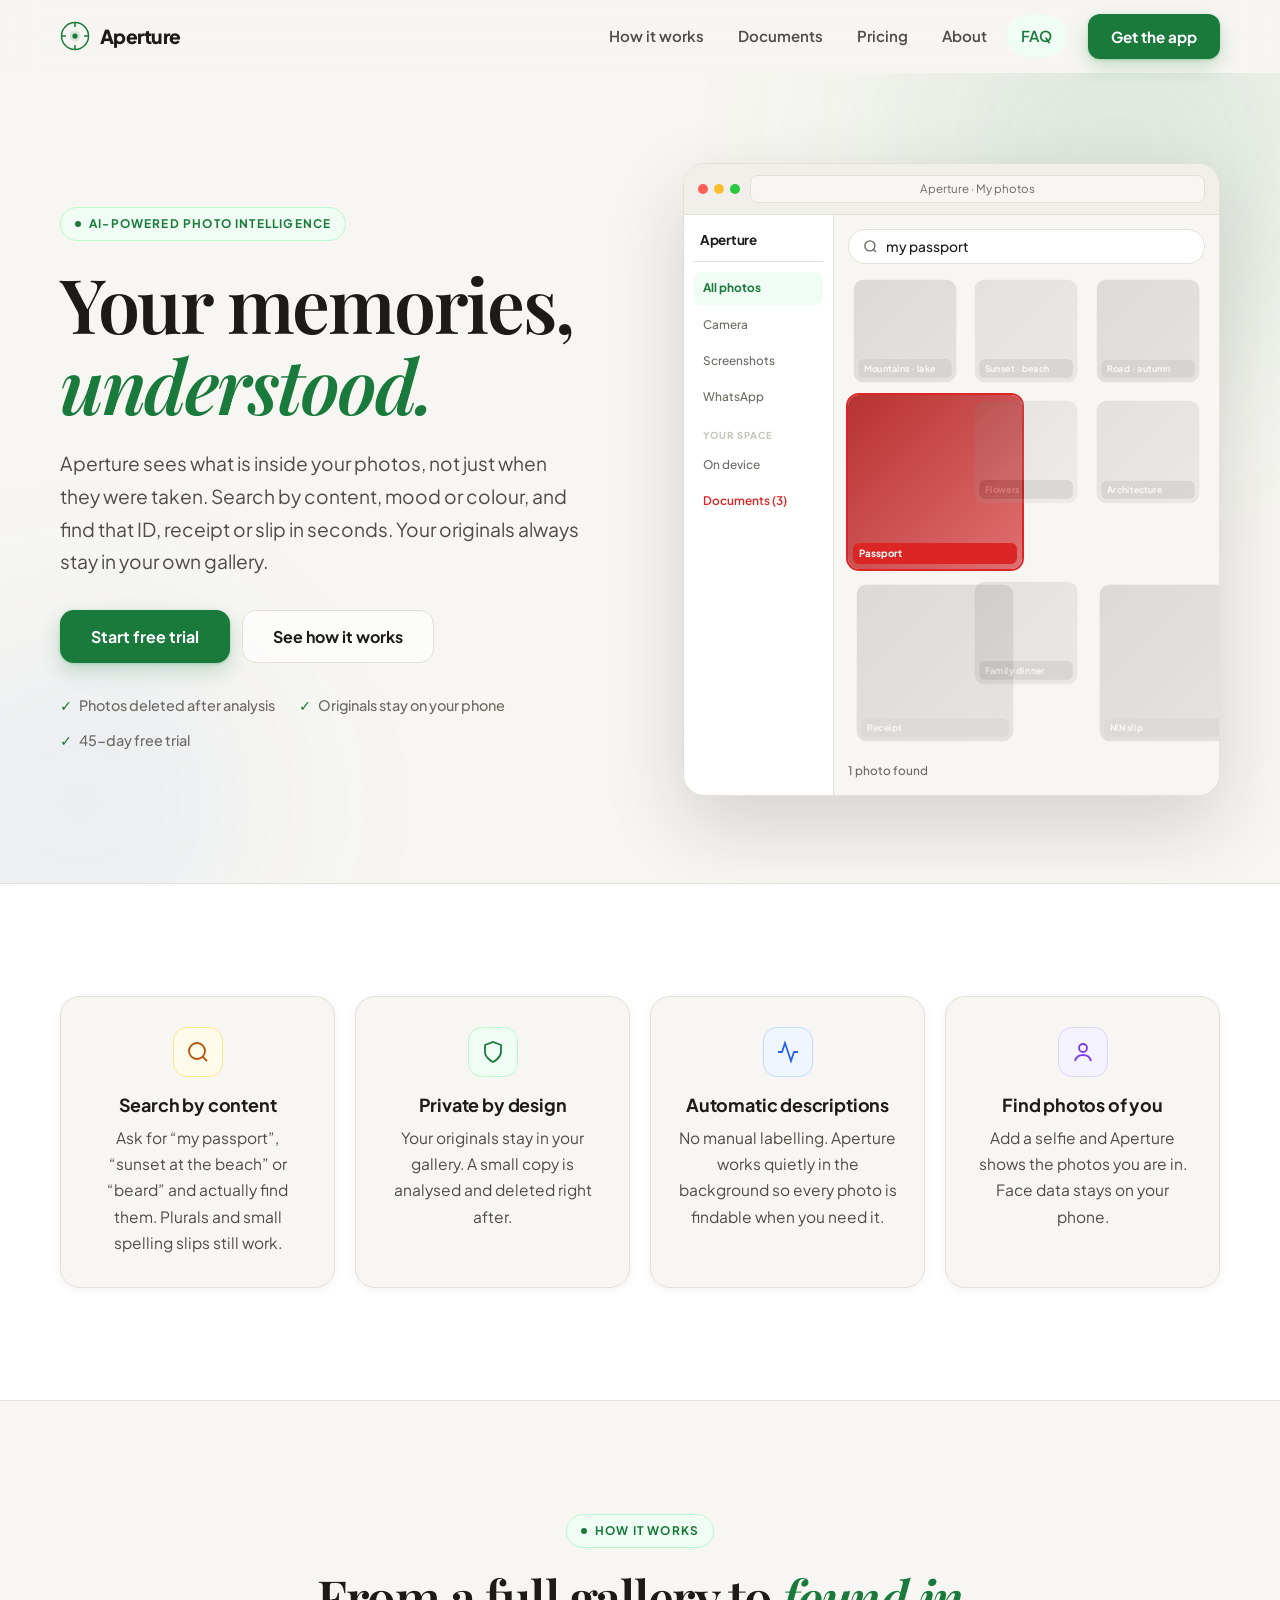
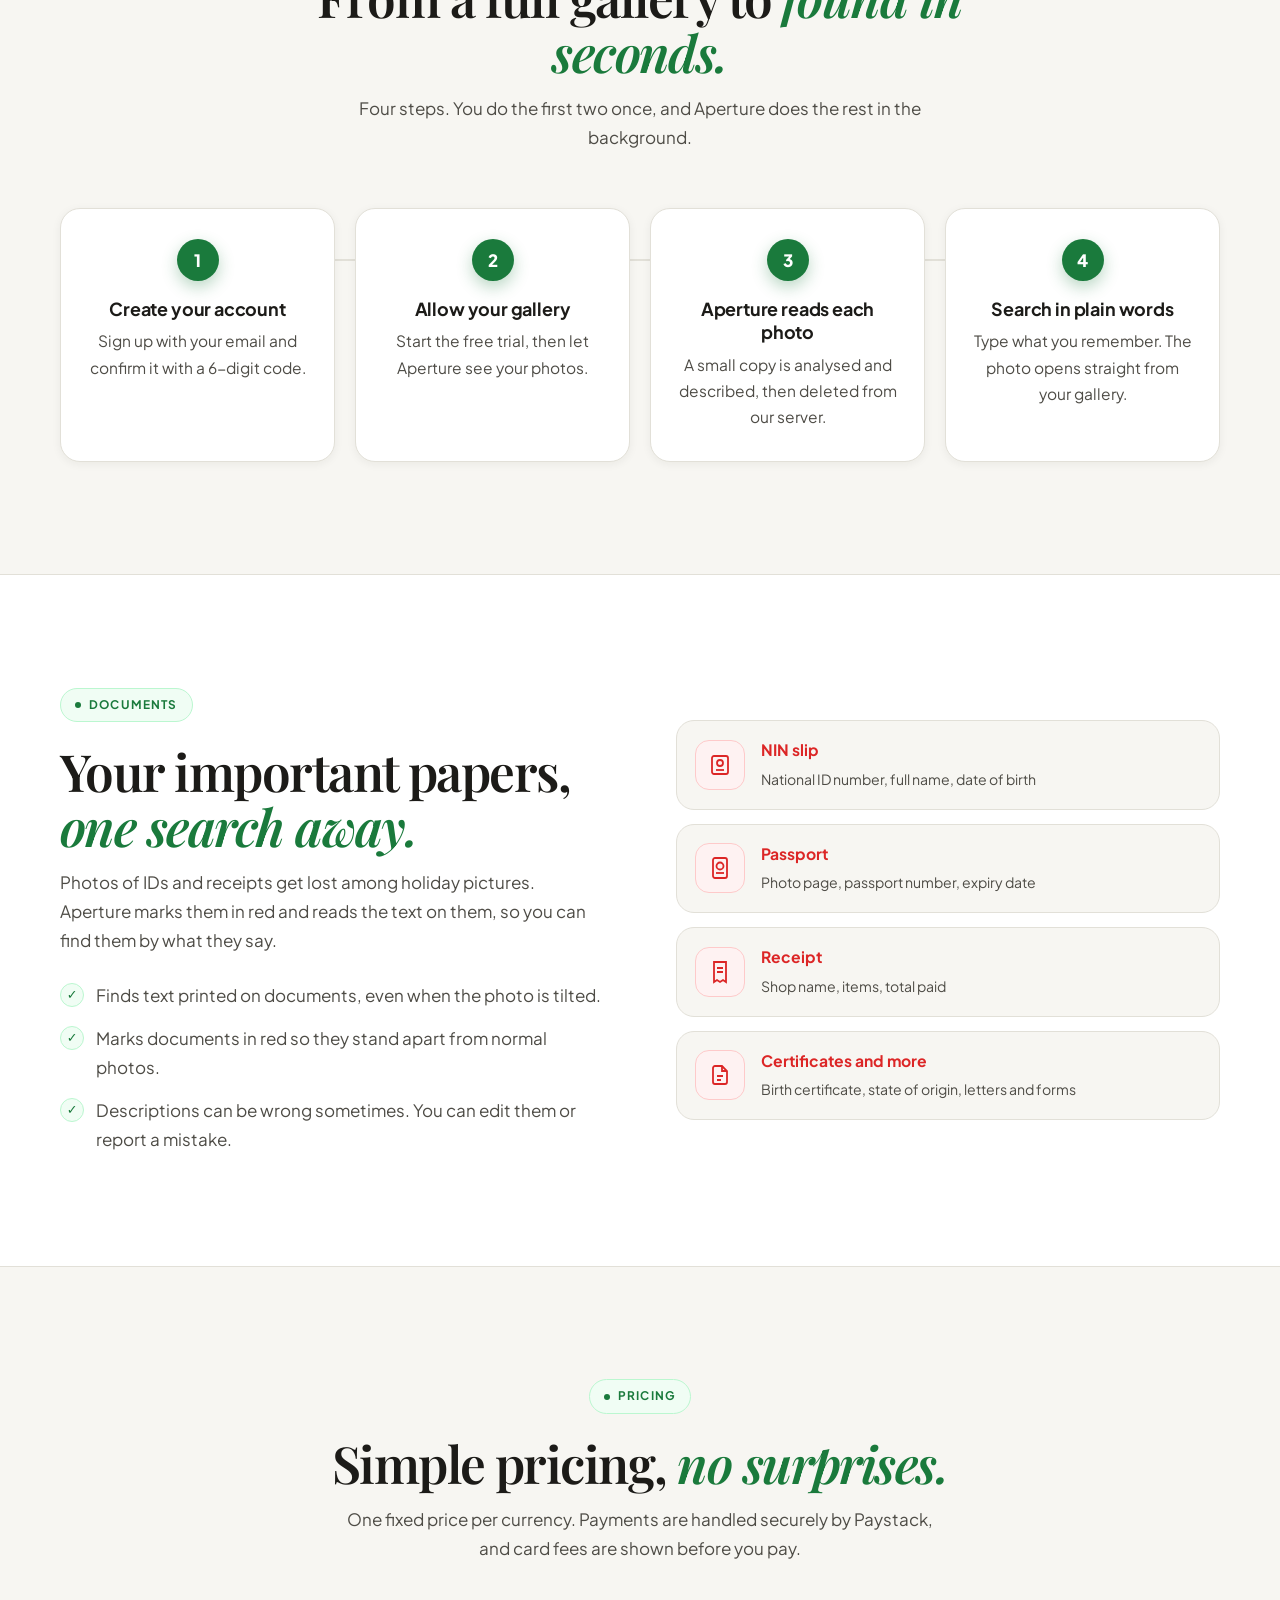
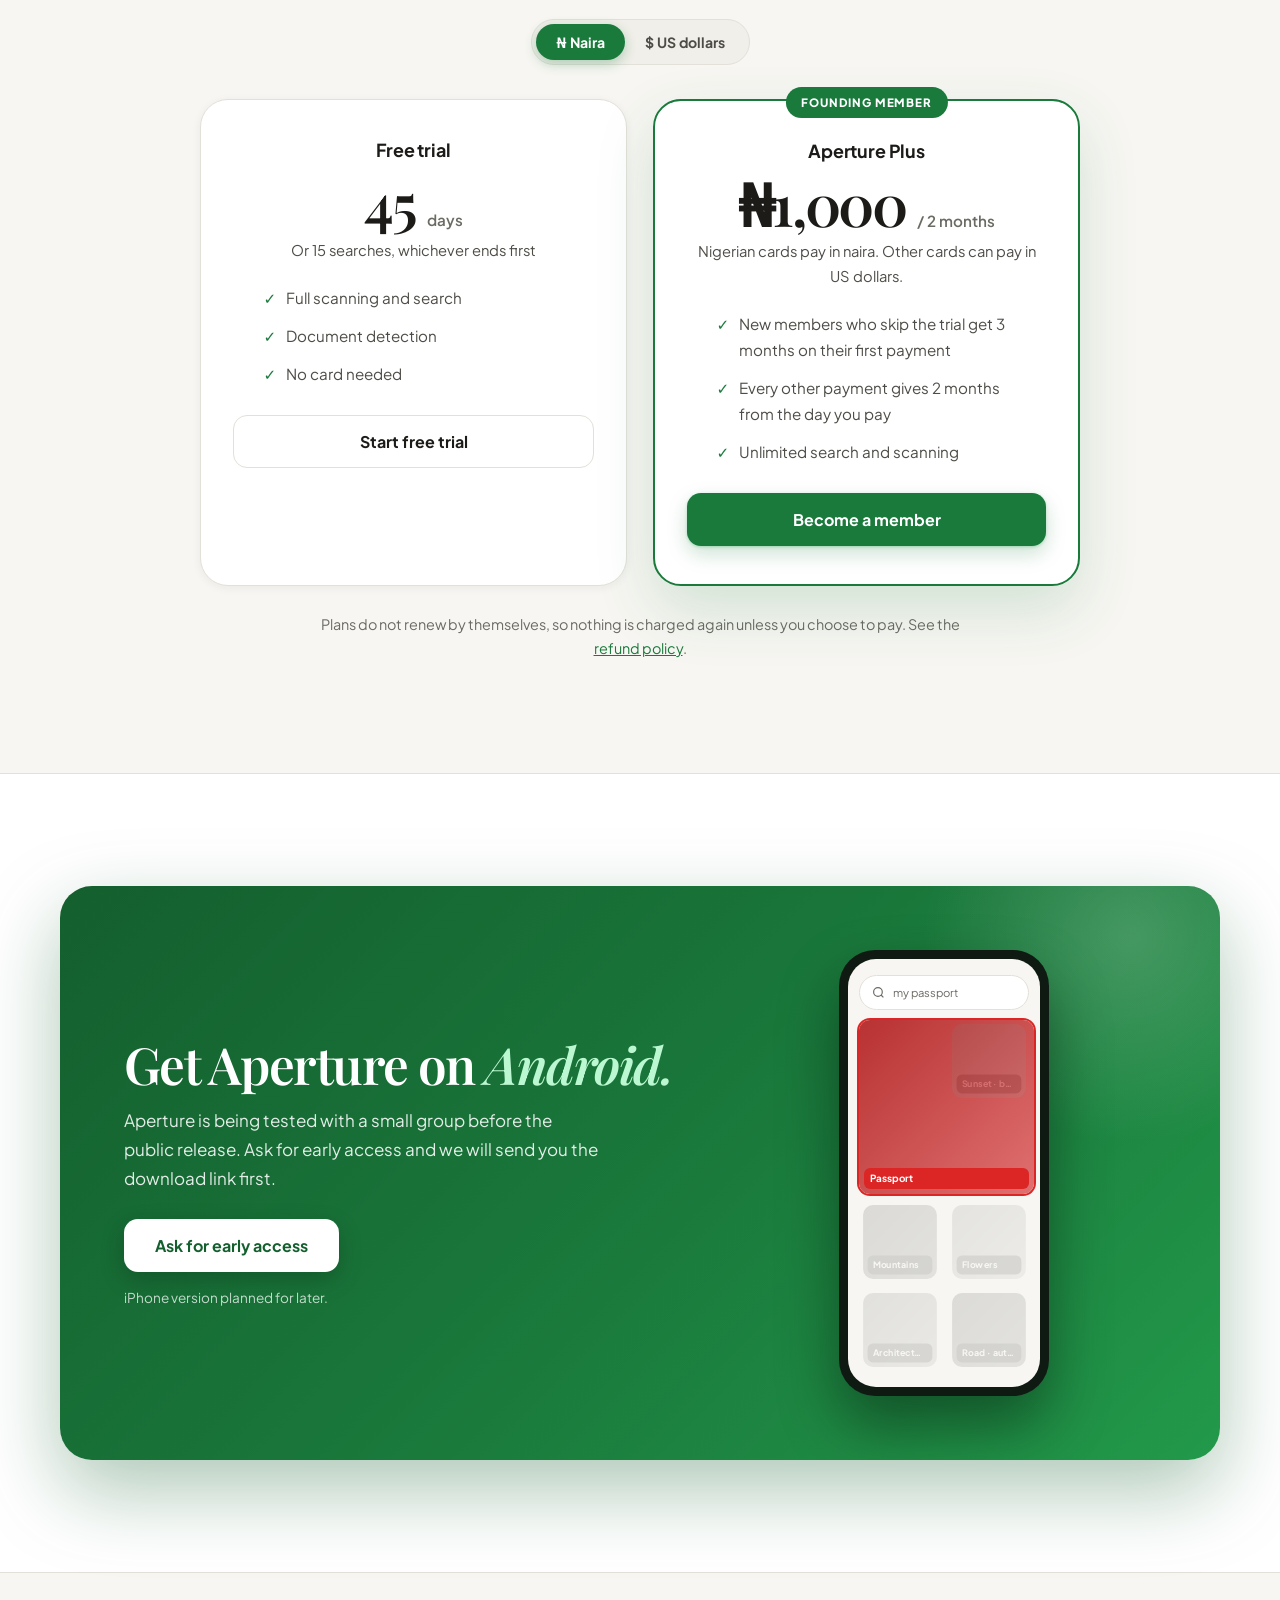
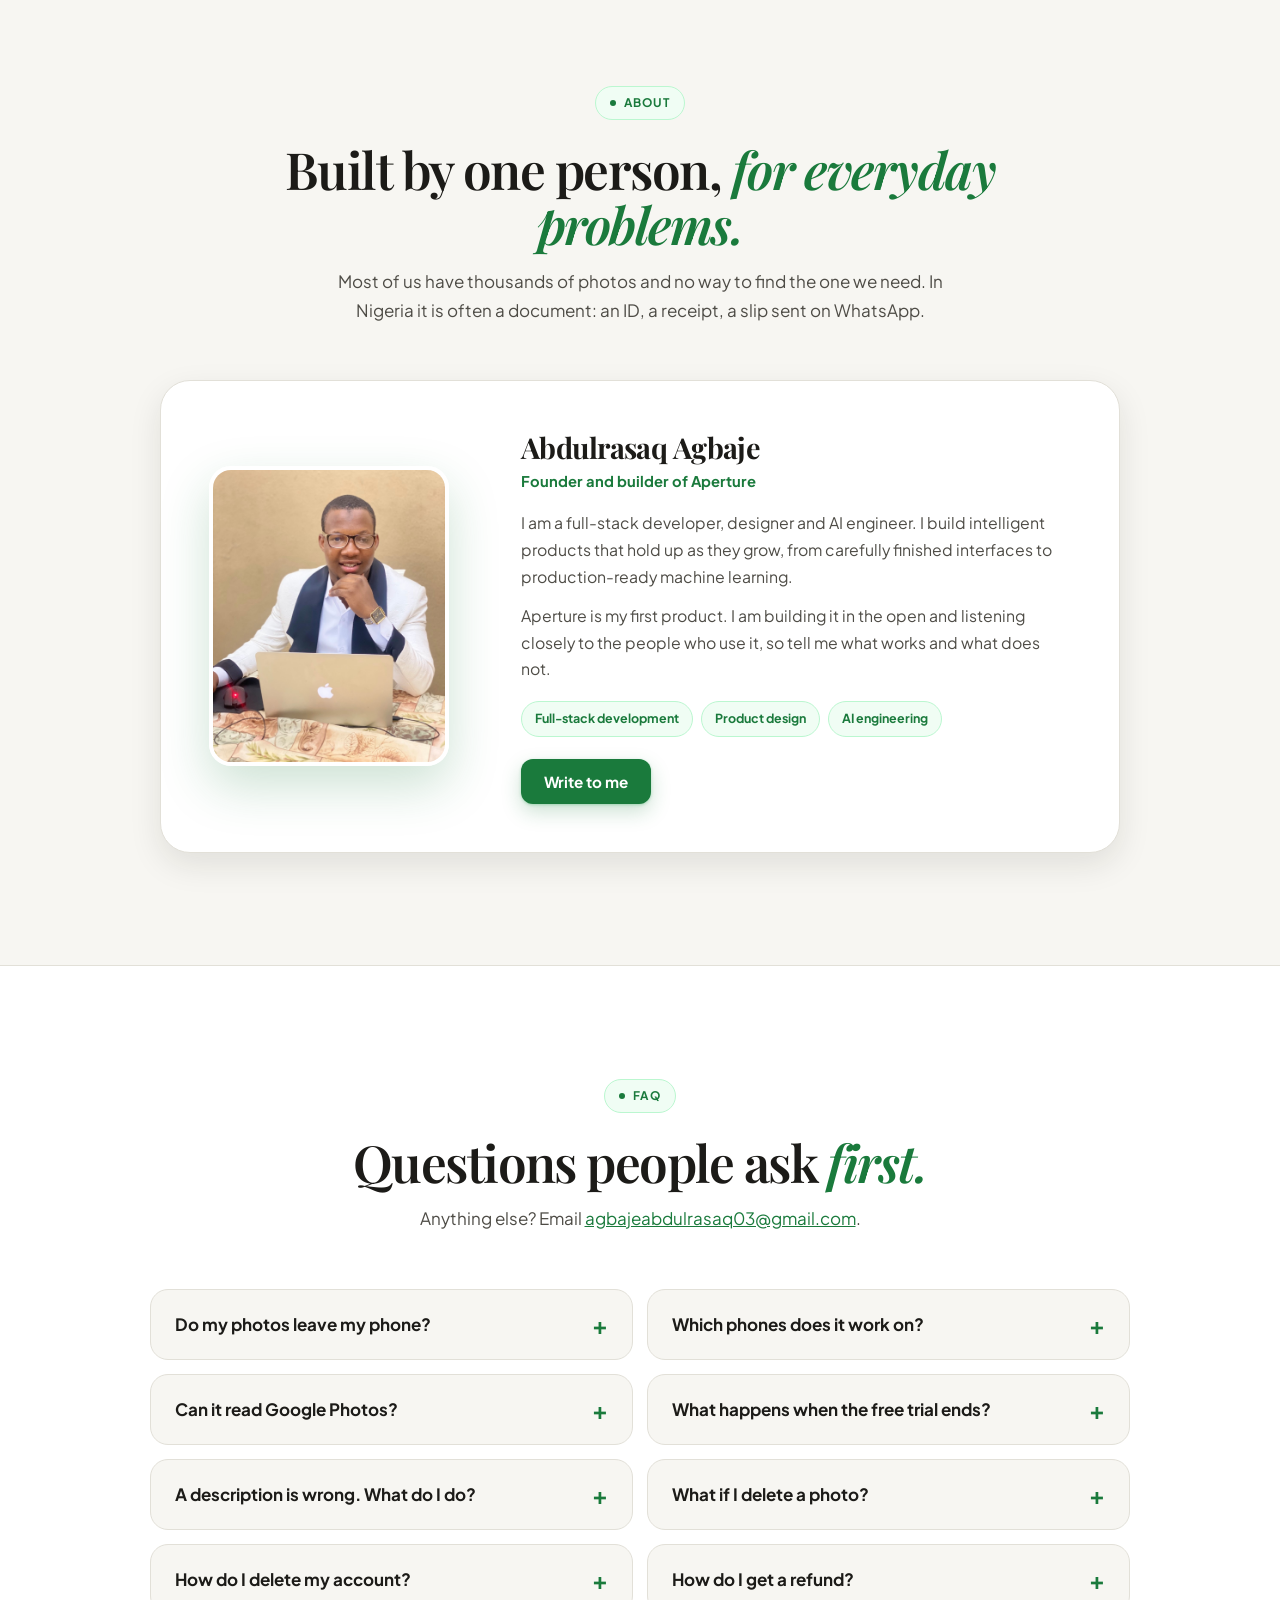
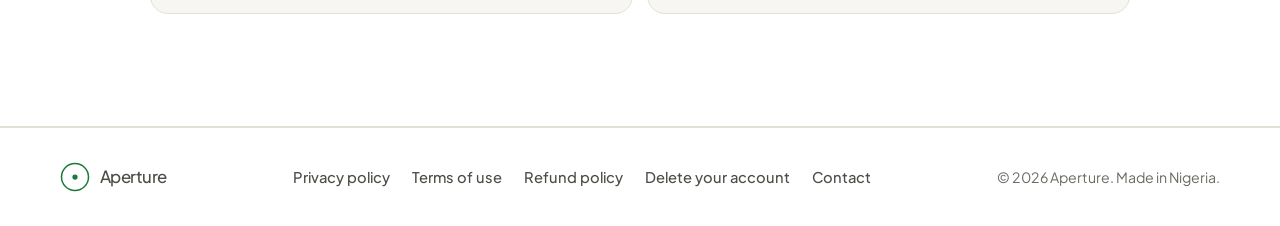
==== commit d4401aaa: "Refined site, interactivity, policy pages" ====
--- a/index.html
+++ b/index.html
@@ -3,7 +3,7 @@
 <head>
 <meta charset="UTF-8">
 <meta name="viewport" content="width=device-width, initial-scale=1">
-<title>Aperture: find any photo by what is in it</title>
+<title>Aperture: Your memories, understood</title>
 <meta name="description" content="Aperture is a smart gallery app for Android. It reads your photos, writes a description for each, and lets you search by what is inside, including receipts, passports and NIN slips.">
 <meta name="theme-color" content="#F7F6F2">
 <meta property="og:title" content="Aperture: Smart Photo Gallery">
@@ -11,36 +11,40 @@
 <meta property="og:type" content="website">
 <link rel="icon" href="data:image/svg+xml,%3Csvg xmlns='http://www.w3.org/2000/svg' viewBox='0 0 40 40'%3E%3Ccircle cx='20' cy='20' r='18' fill='none' stroke='%231A7A3C' stroke-width='2.5'/%3E%3Ccircle cx='20' cy='20' r='6' fill='%231A7A3C'/%3E%3C/svg%3E">
 <script>
+document.documentElement.classList.add('js');
 /* Old app versions link to /#privacy etc. Send them to the real pages. */
 (function(){var m={"#privacy":"/privacy.html","#terms":"/terms.html","#refund":"/refund.html","#delete-account":"/delete-account.html"};if(m[location.hash])location.replace(m[location.hash]);})();
 </script>
 <link rel="preconnect" href="https://fonts.googleapis.com">
 <link rel="preconnect" href="https://fonts.gstatic.com" crossorigin>
-<link href="https://fonts.googleapis.com/css2?family=Fraunces:opsz,wght@9..144,500;9..144,600&family=Inter:wght@400;500;600;700&display=swap" rel="stylesheet">
+<link href="https://fonts.googleapis.com/css2?family=Playfair+Display:ital,wght@0,500;0,600;0,700;1,500;1,600&family=Plus+Jakarta+Sans:wght@400;500;600;700;800&display=swap" rel="stylesheet">
 <link rel="stylesheet" href="/style.css">
 </head>
-<body>
+<body id="top">
+<div class="progress" aria-hidden="true"></div>
 
 <header class="nav">
   <div class="wrap">
-    <a class="logo" href="/">
-      <svg viewBox="0 0 40 40" fill="none" aria-hidden="true"><circle cx="20" cy="20" r="18" stroke="currentColor" stroke-width="2"/><circle cx="20" cy="20" r="7" fill="currentColor" opacity=".15"/><circle cx="20" cy="20" r="3.5" fill="currentColor"/></svg>
+    <a class="logo" href="#top">
+      <svg viewBox="0 0 40 40" fill="none" aria-hidden="true"><circle cx="20" cy="20" r="18" stroke="currentColor" stroke-width="2"/><circle cx="20" cy="20" r="7" fill="currentColor" opacity=".15"/><circle cx="20" cy="20" r="3.5" fill="currentColor"/><line x1="20" y1="2" x2="20" y2="8" stroke="currentColor" stroke-width="2"/><line x1="20" y1="32" x2="20" y2="38" stroke="currentColor" stroke-width="2"/><line x1="2" y1="20" x2="8" y2="20" stroke="currentColor" stroke-width="2"/><line x1="32" y1="20" x2="38" y2="20" stroke="currentColor" stroke-width="2"/></svg>
       Aperture
     </a>
     <nav class="nav-links" aria-label="Main">
       <a href="#how">How it works</a><a href="#documents">Documents</a><a href="#pricing">Pricing</a><a href="#about">About</a><a href="#faq">FAQ</a>
     </nav>
     <a class="btn btn-primary" href="#download">Get the app</a>
+    <button class="menu-btn" aria-label="Menu" aria-expanded="false"><svg width="22" height="22" viewBox="0 0 24 24" fill="none" stroke="currentColor" stroke-width="2" stroke-linecap="round"><line x1="4" y1="7" x2="20" y2="7"/><line x1="4" y1="12" x2="20" y2="12"/><line x1="4" y1="17" x2="20" y2="17"/></svg></button>
   </div>
 </header>
 
 <main>
 <section class="hero">
-  <div class="wrap">
+  <div class="glow g1"></div><div class="glow g2"></div>
+  <div class="wrap hero-grid">
     <div>
-      <span class="pill"><i></i>Smart photo gallery for Android</span>
-      <h1>Your memories, <em>understood.</em></h1>
-      <p class="lead">Aperture sees what is inside your photos, not just when they were taken. Search in plain words, and find that ID, receipt or slip in seconds. Your originals always stay in your own gallery.</p>
+      <span class="kicker"><i></i>AI-powered photo intelligence</span>
+      <h1>Your memories,<br><em>understood.</em></h1>
+      <p class="lead">Aperture sees what is inside your photos, not just when they were taken. Search by content, mood or colour, and find that ID, receipt or slip in seconds. Your originals always stay in your own gallery.</p>
       <div class="cta">
         <a class="btn btn-primary btn-lg" href="#download">Start free trial</a>
         <a class="btn btn-ghost btn-lg" href="#how">See how it works</a>
@@ -51,20 +55,35 @@
         <li>45-day free trial</li>
       </ul>
     </div>
-    <div class="phone" aria-hidden="true">
-      <div class="screen">
-        <div class="search">&#128269; Try &ldquo;receipt&rdquo;, &ldquo;my passport&rdquo;&hellip;</div>
-        <div class="chips"><span class="chip on">All photos</span><span class="chip">You (24)</span><span class="chip red">Documents (6)</span></div>
-        <div class="tiles">
-          <div class="tile t1"><span>Mountains, lake</span></div>
-          <div class="tile t4 doc"><span>Document</span></div>
-          <div class="tile t2"><span>Sunset, beach</span></div>
-          <div class="tile t5"><span>Flowers</span></div>
-          <div class="tile t3"><span>Road, autumn</span></div>
-          <div class="tile t4 doc"><span>Document</span></div>
-          <div class="tile t6"><span>Architecture</span></div>
-          <div class="tile t2"><span>Family dinner</span></div>
-          <div class="tile t1"><span>Market, fruit</span></div>
+
+    <div class="float">
+      <div class="preview">
+        <div class="pbar"><span class="dots"><i></i><i></i><i></i></span><span class="purl">Aperture &middot; My photos</span></div>
+        <div class="pbody">
+          <div class="pside">
+            <b>Aperture</b>
+            <span class="on">All photos</span><span>Camera</span><span>Screenshots</span><span>WhatsApp</span>
+            <em>YOUR SPACE</em>
+            <span>On device</span><span class="rd">Documents (3)</span>
+          </div>
+          <div class="pmain">
+            <label class="psearch">
+              <svg width="15" height="15" viewBox="0 0 24 24" fill="none" stroke="currentColor" stroke-width="2.2" aria-hidden="true"><circle cx="11" cy="11" r="8"/><line x1="21" y1="21" x2="16.65" y2="16.65"/></svg>
+              <input id="demoSearch" type="text" placeholder="Try &ldquo;receipt&rdquo;, &ldquo;beach&rdquo;, &ldquo;passport&rdquo;&hellip;" aria-label="Try the search on these sample photos" autocomplete="off" spellcheck="false">
+            </label>
+            <div class="pgrid" id="demoGrid">
+              <div class="tile t1" data-tags="mountains lake nature hiking"><span>Mountains &middot; lake</span></div>
+              <div class="tile t2" data-tags="sunset beach sea sky"><span>Sunset &middot; beach</span></div>
+              <div class="tile t3" data-tags="road autumn trees travel"><span>Road &middot; autumn</span></div>
+              <div class="tile t4 doc" data-tags="passport id document travel"><span>Passport</span></div>
+              <div class="tile t5" data-tags="flowers garden sunlight"><span>Flowers</span></div>
+              <div class="tile t6" data-tags="architecture building blue city"><span>Architecture</span></div>
+              <div class="tile t4 doc" data-tags="receipt shop document"><span>Receipt</span></div>
+              <div class="tile t2" data-tags="family dinner food table"><span>Family dinner</span></div>
+              <div class="tile t4 doc" data-tags="nin slip id document"><span>NIN slip</span></div>
+            </div>
+            <p class="phint" id="demoHint" aria-live="polite">Type to search these sample photos.</p>
+          </div>
         </div>
       </div>
     </div>
@@ -73,93 +92,107 @@
 
 <section class="sec alt" id="features">
   <div class="wrap">
-    <div class="cards">
-      <div class="card"><div class="ico"><svg width="22" height="22" viewBox="0 0 24 24" fill="none" stroke="currentColor" stroke-width="1.8"><circle cx="11" cy="11" r="8"/><line x1="21" y1="21" x2="16.65" y2="16.65"/></svg></div><h3>Search by what is inside</h3><p>Type &ldquo;my passport&rdquo;, &ldquo;beach sunset&rdquo; or &ldquo;beard&rdquo;. Plurals and small spelling slips still work.</p></div>
-      <div class="card"><div class="ico"><svg width="22" height="22" viewBox="0 0 24 24" fill="none" stroke="currentColor" stroke-width="1.8"><path d="M12 22s8-4 8-10V5l-8-3-8 3v7c0 6 8 10 8 10z"/></svg></div><h3>Private by design</h3><p>Your originals stay in your gallery. A small copy is analysed and deleted right after.</p></div>
-      <div class="card"><div class="ico"><svg width="22" height="22" viewBox="0 0 24 24" fill="none" stroke="currentColor" stroke-width="1.8"><polyline points="22 12 18 12 15 21 9 3 6 12 2 12"/></svg></div><h3>Automatic descriptions</h3><p>No manual labelling. Aperture works quietly in the background so every photo is findable.</p></div>
-      <div class="card"><div class="ico"><svg width="22" height="22" viewBox="0 0 24 24" fill="none" stroke="currentColor" stroke-width="1.8"><circle cx="12" cy="8" r="4"/><path d="M4 21c1-4 4-6 8-6s7 2 8 6"/></svg></div><h3>Find photos of you</h3><p>Add a selfie and Aperture shows the photos you are in. Face data stays on your phone.</p></div>
+    <div class="cards" data-stagger>
+      <div class="card rv"><div class="ico amber"><svg width="24" height="24" viewBox="0 0 24 24" fill="none" stroke="currentColor" stroke-width="1.8"><circle cx="11" cy="11" r="8"/><line x1="21" y1="21" x2="16.65" y2="16.65"/></svg></div><h3>Search by content</h3><p>Ask for &ldquo;my passport&rdquo;, &ldquo;sunset at the beach&rdquo; or &ldquo;beard&rdquo; and actually find them. Plurals and small spelling slips still work.</p></div>
+      <div class="card rv"><div class="ico"><svg width="24" height="24" viewBox="0 0 24 24" fill="none" stroke="currentColor" stroke-width="1.8"><path d="M12 22s8-4 8-10V5l-8-3-8 3v7c0 6 8 10 8 10z"/></svg></div><h3>Private by design</h3><p>Your originals stay in your gallery. A small copy is analysed and deleted right after.</p></div>
+      <div class="card rv"><div class="ico blue"><svg width="24" height="24" viewBox="0 0 24 24" fill="none" stroke="currentColor" stroke-width="1.8"><polyline points="22 12 18 12 15 21 9 3 6 12 2 12"/></svg></div><h3>Automatic descriptions</h3><p>No manual labelling. Aperture works quietly in the background so every photo is findable when you need it.</p></div>
+      <div class="card rv"><div class="ico purple"><svg width="24" height="24" viewBox="0 0 24 24" fill="none" stroke="currentColor" stroke-width="1.8"><circle cx="12" cy="8" r="4"/><path d="M4 21c1-4 4-6 8-6s7 2 8 6"/></svg></div><h3>Find photos of you</h3><p>Add a selfie and Aperture shows the photos you are in. Face data stays on your phone.</p></div>
     </div>
   </div>
 </section>
 
 <section class="sec" id="how">
   <div class="wrap">
-    <span class="pill"><i></i>How it works</span>
-    <h2>From a full gallery to <em>found in seconds.</em></h2>
-    <p class="sec-lead">Four steps. You do the first two once, and Aperture does the rest in the background.</p>
-    <div class="cards">
-      <div class="card"><div class="n">1</div><h3>Create your account</h3><p>Sign up with your email and confirm it with a 6-digit code.</p></div>
-      <div class="card"><div class="n">2</div><h3>Allow your gallery</h3><p>Start the free trial, then let Aperture see your photos.</p></div>
-      <div class="card"><div class="n">3</div><h3>Aperture reads each photo</h3><p>A small copy is analysed and described, then deleted from our server.</p></div>
-      <div class="card"><div class="n">4</div><h3>Search in plain words</h3><p>Type what you remember. The photo opens straight from your gallery.</p></div>
+    <div class="sec-head rv">
+      <span class="kicker"><i></i>How it works</span>
+      <h2>From a full gallery to <em>found in seconds.</em></h2>
+      <p class="sec-lead">Four steps. You do the first two once, and Aperture does the rest in the background.</p>
+    </div>
+    <div class="cards steps" data-stagger>
+      <div class="card rv"><div class="n">1</div><h3>Create your account</h3><p>Sign up with your email and confirm it with a 6-digit code.</p></div>
+      <div class="card rv"><div class="n">2</div><h3>Allow your gallery</h3><p>Start the free trial, then let Aperture see your photos.</p></div>
+      <div class="card rv"><div class="n">3</div><h3>Aperture reads each photo</h3><p>A small copy is analysed and described, then deleted from our server.</p></div>
+      <div class="card rv"><div class="n">4</div><h3>Search in plain words</h3><p>Type what you remember. The photo opens straight from your gallery.</p></div>
     </div>
   </div>
 </section>
 
 <section class="sec alt" id="documents">
   <div class="wrap two">
-    <div>
-      <span class="pill"><i></i>Documents</span>
+    <div class="text rv">
+      <span class="kicker"><i></i>Documents</span>
       <h2>Your important papers, <em>one search away.</em></h2>
-      <p class="sec-lead" style="margin-bottom:0">Photos of IDs and receipts get lost among holiday pictures. Aperture marks them in red and reads the text on them, so you can find them by what they say.</p>
+      <p class="sec-lead">Photos of IDs and receipts get lost among holiday pictures. Aperture marks them in red and reads the text on them, so you can find them by what they say.</p>
       <ul class="checks">
         <li>Finds text printed on documents, even when the photo is tilted.</li>
         <li>Marks documents in red so they stand apart from normal photos.</li>
         <li>Descriptions can be wrong sometimes. You can edit them or report a mistake.</li>
       </ul>
     </div>
-    <div class="docs">
-      <div class="doc-item"><strong>NIN slip</strong><span>National ID number, full name, date of birth</span></div>
-      <div class="doc-item"><strong>Passport</strong><span>Photo page, passport number, expiry date</span></div>
-      <div class="doc-item"><strong>Receipt</strong><span>Shop name, items, total paid</span></div>
-      <div class="doc-item"><strong>Certificates</strong><span>Birth certificate, state of origin and more</span></div>
+    <div class="docs" data-stagger>
+      <div class="doc-item rv"><div class="doc-ico"><svg width="24" height="24" viewBox="0 0 24 24" fill="none" stroke="currentColor" stroke-width="1.8"><rect x="4" y="3" width="16" height="18" rx="2"/><circle cx="12" cy="10" r="3"/><path d="M8 17h8"/></svg></div><div><strong>NIN slip</strong><span>National ID number, full name, date of birth</span></div></div>
+      <div class="doc-item rv"><div class="doc-ico"><svg width="24" height="24" viewBox="0 0 24 24" fill="none" stroke="currentColor" stroke-width="1.8"><rect x="5" y="2" width="14" height="20" rx="2"/><circle cx="12" cy="10" r="3.5"/><path d="M8 17h8"/></svg></div><div><strong>Passport</strong><span>Photo page, passport number, expiry date</span></div></div>
+      <div class="doc-item rv"><div class="doc-ico"><svg width="24" height="24" viewBox="0 0 24 24" fill="none" stroke="currentColor" stroke-width="1.8"><path d="M6 2h12v20l-3-2-3 2-3-2-3 2z"/><path d="M9 8h6M9 12h6"/></svg></div><div><strong>Receipt</strong><span>Shop name, items, total paid</span></div></div>
+      <div class="doc-item rv"><div class="doc-ico"><svg width="24" height="24" viewBox="0 0 24 24" fill="none" stroke="currentColor" stroke-width="1.8"><path d="M14 3H7a2 2 0 0 0-2 2v14a2 2 0 0 0 2 2h10a2 2 0 0 0 2-2V8z"/><path d="M14 3v5h5M9 13h6M9 17h4"/></svg></div><div><strong>Certificates and more</strong><span>Birth certificate, state of origin, letters and forms</span></div></div>
     </div>
   </div>
 </section>
 
 <section class="sec" id="pricing">
   <div class="wrap">
-    <span class="pill"><i></i>Pricing</span>
-    <h2>Simple pricing, <em>no surprises.</em></h2>
-    <p class="sec-lead">One fixed price per currency. Payments are handled securely by Paystack, and card fees are shown before you pay.</p>
-    <div class="prices">
-      <div class="price">
+    <div class="sec-head rv">
+      <span class="kicker"><i></i>Pricing</span>
+      <h2>Simple pricing, <em>no surprises.</em></h2>
+      <p class="sec-lead">One fixed price per currency. Payments are handled securely by Paystack, and card fees are shown before you pay.</p>
+    </div>
+    <div class="center rv">
+      <div class="toggle" role="group" aria-label="Currency">
+        <button class="on" data-cur="ngn" aria-pressed="true">&#8358; Naira</button>
+        <button data-cur="usd" aria-pressed="false">$ US dollars</button>
+      </div>
+    </div>
+    <div class="prices" data-stagger>
+      <div class="price rv">
         <h3>Free trial</h3>
         <div class="amt">45 <small>days</small></div>
-        <p style="color:var(--ink2)">Or 15 searches, whichever ends first</p>
+        <p class="palt">Or 15 searches, whichever ends first</p>
         <ul><li>Full scanning and search</li><li>Document detection</li><li>No card needed</li></ul>
-        <a class="btn btn-ghost" href="#download">Start free trial</a>
-      </div>
-      <div class="price feat">
+        <a class="btn btn-ghost btn-lg" href="#download">Start free trial</a>
+      </div>
+      <div class="price feat rv">
         <span class="badge">Founding member</span>
         <h3>Aperture Plus</h3>
-        <div class="amt">&#8358;1,000 <small>/ 2 months</small></div>
-        <p style="color:var(--ink2)">or $1 for 2 months in US dollars</p>
+        <div class="amt"><span data-ngn="&#8358;1,000" data-usd="$1">&#8358;1,000</span> <small>/ 2 months</small></div>
+        <p class="palt">Nigerian cards pay in naira. Other cards can pay in US dollars.</p>
         <ul><li>New members who skip the trial get 3 months on their first payment</li><li>Every other payment gives 2 months from the day you pay</li><li>Unlimited search and scanning</li></ul>
-        <a class="btn btn-primary" href="#download">Become a member</a>
-      </div>
-    </div>
-    <p class="fine">Plans do not renew by themselves, so nothing is charged again unless you choose to pay. See the <a href="/refund.html">refund policy</a>.</p>
+        <a class="btn btn-primary btn-lg" href="#download">Become a member</a>
+      </div>
+    </div>
+    <p class="fine rv">Plans do not renew by themselves, so nothing is charged again unless you choose to pay. See the <a href="/refund.html">refund policy</a>.</p>
   </div>
 </section>
 
 <section class="sec alt" id="download">
   <div class="wrap">
-    <div class="band">
+    <div class="band rv">
       <div>
         <h2>Get Aperture on <em>Android.</em></h2>
         <p>Aperture is being tested with a small group before the public release. Ask for early access and we will send you the download link first.</p>
         <a class="btn btn-white btn-lg" href="mailto:agbajeabdulrasaq03@gmail.com?subject=Aperture%20early%20access">Ask for early access</a>
         <small>iPhone version planned for later.</small>
       </div>
-      <div class="phone" aria-hidden="true" style="width:min(220px,60vw)">
-        <div class="screen" style="min-height:330px">
-          <div class="search">&#128269; my passport</div>
-          <div class="tiles" style="grid-template-columns:repeat(2,1fr)">
-            <div class="tile t4 doc"><span>Document</span></div>
-            <div class="tile t2"><span>Sunset, beach</span></div>
-            <div class="tile t1"><span>Mountains</span></div>
-            <div class="tile t5"><span>Flowers</span></div>
+      <div class="float">
+        <div class="phone" aria-hidden="true">
+          <div class="phone-in">
+            <div class="psearch"><svg width="13" height="13" viewBox="0 0 24 24" fill="none" stroke="currentColor" stroke-width="2.2"><circle cx="11" cy="11" r="8"/><line x1="21" y1="21" x2="16.65" y2="16.65"/></svg>my passport</div>
+            <div class="pgrid">
+              <div class="tile t4 doc hit"><span>Passport</span></div>
+              <div class="tile t2 dim"><span>Sunset &middot; beach</span></div>
+              <div class="tile t1 dim"><span>Mountains</span></div>
+              <div class="tile t5 dim"><span>Flowers</span></div>
+              <div class="tile t6 dim"><span>Architecture</span></div>
+              <div class="tile t3 dim"><span>Road &middot; autumn</span></div>
+            </div>
           </div>
         </div>
       </div>
@@ -169,16 +202,18 @@
 
 <section class="sec" id="about">
   <div class="wrap">
-    <span class="pill"><i></i>About</span>
-    <h2>Built by one person, <em>for everyday problems.</em></h2>
-    <p class="sec-lead">Most of us have thousands of photos and no way to find the one we need. In Nigeria it is often a document: an ID, a receipt, a slip sent on WhatsApp.</p>
-    <div class="about">
+    <div class="sec-head rv">
+      <span class="kicker"><i></i>About</span>
+      <h2>Built by one person, <em>for everyday problems.</em></h2>
+      <p class="sec-lead">Most of us have thousands of photos and no way to find the one we need. In Nigeria it is often a document: an ID, a receipt, a slip sent on WhatsApp.</p>
+    </div>
+    <div class="about rv">
       <div>
-        <img class="about-photo" src="/founder.jpg" alt="Abdulrasaq Agbaje, founder of Aperture" width="220" height="275" onerror="this.style.display='none';this.nextElementSibling.style.display='flex'">
+        <img class="about-photo" src="/founder.jpg" alt="Abdulrasaq Agbaje, founder of Aperture" width="240" height="300" onerror="this.style.display='none';this.nextElementSibling.style.display='flex'">
         <div class="avatar" aria-hidden="true">A</div>
       </div>
       <div>
-        <h3 style="font-size:1.7rem">Abdulrasaq Agbaje</h3>
+        <h3>Abdulrasaq Agbaje</h3>
         <div class="role">Founder and builder of Aperture</div>
         <p>I am a full-stack developer, designer and AI engineer. I build intelligent products that hold up as they grow, from carefully finished interfaces to production-ready machine learning.</p>
         <p>Aperture is my first product. I am building it in the open and listening closely to the people who use it, so tell me what works and what does not.</p>
@@ -191,10 +226,12 @@
 
 <section class="sec alt" id="faq">
   <div class="wrap">
-    <span class="pill"><i></i>FAQ</span>
-    <h2>Questions people ask <em>first.</em></h2>
-    <p class="sec-lead">Anything else? Email <a href="mailto:agbajeabdulrasaq03@gmail.com">agbajeabdulrasaq03@gmail.com</a>.</p>
-    <div class="faq">
+    <div class="sec-head rv">
+      <span class="kicker"><i></i>FAQ</span>
+      <h2>Questions people ask <em>first.</em></h2>
+      <p class="sec-lead">Anything else? Email <a href="mailto:agbajeabdulrasaq03@gmail.com">agbajeabdulrasaq03@gmail.com</a>.</p>
+    </div>
+    <div class="faq rv">
       <details><summary>Do my photos leave my phone?</summary><p>Your originals stay in your phone&rsquo;s gallery. To describe a photo, the app sends a small, shrunk copy to our secure server. The server analyses it, returns the description and deletes the copy. The text description is saved to your account so it can be restored if you reinstall.</p></details>
       <details><summary>Which phones does it work on?</summary><p>Android first. An iPhone version is planned for later.</p></details>
       <details><summary>Can it read Google Photos?</summary><p>Not yet. Aperture scans the photos in your phone gallery, which usually includes your backed-up Google Photos. An optional Google Photos import may come after launch.</p></details>
@@ -210,12 +247,15 @@
 
 <footer class="footer">
   <div class="wrap">
-    <a class="logo" href="/"><svg viewBox="0 0 40 40" fill="none" aria-hidden="true"><circle cx="20" cy="20" r="18" stroke="currentColor" stroke-width="2"/><circle cx="20" cy="20" r="3.5" fill="currentColor"/></svg>Aperture</a>
+    <a class="logo" href="#top"><svg viewBox="0 0 40 40" fill="none" aria-hidden="true"><circle cx="20" cy="20" r="18" stroke="currentColor" stroke-width="2"/><circle cx="20" cy="20" r="3.5" fill="currentColor"/></svg>Aperture</a>
     <nav aria-label="Legal">
       <a href="/privacy.html">Privacy policy</a><a href="/terms.html">Terms of use</a><a href="/refund.html">Refund policy</a><a href="/delete-account.html">Delete your account</a><a href="mailto:agbajeabdulrasaq03@gmail.com">Contact</a>
     </nav>
     <small>&copy; 2026 Aperture. Made in Nigeria.</small>
   </div>
 </footer>
+
+<button class="backtop" aria-label="Back to top"><svg width="20" height="20" viewBox="0 0 24 24" fill="none" stroke="currentColor" stroke-width="2.4" stroke-linecap="round" stroke-linejoin="round"><polyline points="6 15 12 9 18 15"/></svg></button>
+<script src="/site.js" defer></script>
 </body>
 </html>
--- a/style.css
+++ b/style.css
@@ -1,159 +1,241 @@
-/* Aperture website: one stylesheet for every page */
+/* Aperture website: the original look (warm off-white, green, Playfair headings), refined. */
 :root{
-  --bg:#F7F6F2; --surface:#FFFFFF; --ink:#1C1B18; --ink2:#46453F; --muted:#6B6A63;
-  --line:#E2E0D8; --green:#1A7A3C; --green-d:#145F2E; --green-50:#EEF8F1; --green-200:#BFE3CB;
-  --red:#C62828; --red-50:#FDF0F0; --red-200:#F3C7C7;
-  --serif:'Fraunces',Georgia,'Times New Roman',serif;
-  --sans:'Inter',system-ui,-apple-system,'Segoe UI',Roboto,Arial,sans-serif;
-  --r:16px; --shadow:0 10px 30px rgba(28,27,24,.08);
+  --bg:#F7F6F2; --surface:#FFFFFF; --overlay:#F0EFE9;
+  --ink:#1C1B18; --ink2:#4E4C46; --muted:#6B6A63; --line:#E2E0D8; --line2:#C8C6BC;
+  --green:#1A7A3C; --green-d:#145F2E; --g50:#F0FDF4; --g200:#BBF7D0;
+  --red:#DC2626; --red50:#FEF2F2; --red200:#FECACA;
+  --serif:'Playfair Display',Georgia,'Times New Roman',serif;
+  --sans:'Plus Jakarta Sans',system-ui,-apple-system,'Segoe UI',Roboto,Arial,sans-serif;
+  --shadow-sm:0 2px 10px rgba(28,27,24,.06); --shadow-md:0 12px 32px rgba(28,27,24,.10); --shadow-lg:0 30px 80px rgba(28,27,24,.16);
+  --ease:cubic-bezier(.22,.8,.3,1);
 }
 *,*::before,*::after{box-sizing:border-box;margin:0;padding:0}
 html{scroll-behavior:smooth;-webkit-text-size-adjust:100%}
 body{font-family:var(--sans);font-size:1.0625rem;line-height:1.7;color:var(--ink);background:var(--bg);-webkit-font-smoothing:antialiased;overflow-x:hidden}
-img{max-width:100%;display:block}
+img,svg{max-width:100%}
 a{color:var(--green)}
-h1,h2,h3{font-family:var(--serif);font-weight:600;letter-spacing:-.02em;line-height:1.12;color:var(--ink)}
-h1{font-size:clamp(2.5rem,6vw,4.4rem)}
-h2{font-size:clamp(1.9rem,4vw,2.9rem);margin-bottom:14px}
-h3{font-size:1.2rem;line-height:1.3;margin-bottom:6px}
+h1,h2{font-family:var(--serif);font-weight:600;letter-spacing:-.03em;line-height:1.08;color:var(--ink)}
+h1{font-size:clamp(2.7rem,6.2vw,4.7rem)}
+h2{font-size:clamp(2rem,4.2vw,3.2rem);margin-bottom:14px}
+h3{font-family:var(--sans);font-size:1.12rem;font-weight:700;letter-spacing:-.01em;line-height:1.3;color:var(--ink);margin-bottom:8px}
 h1 em,h2 em{font-style:italic;color:var(--green)}
-section[id]{scroll-margin-top:84px}
-:focus-visible{outline:3px solid var(--green);outline-offset:3px;border-radius:6px}
-
-.wrap{width:min(1120px,100% - 2*clamp(20px,5vw,48px));margin-inline:auto}
+section[id]{scroll-margin-top:80px}
+:focus-visible{outline:3px solid var(--green);outline-offset:3px;border-radius:8px}
+.wrap{width:min(1160px,100% - 2*clamp(20px,5vw,56px));margin-inline:auto}
+
+/* Scroll progress + back to top */
+.progress{position:fixed;top:0;left:0;height:3px;width:0;background:linear-gradient(90deg,var(--green),#4ADE80);z-index:200}
+.backtop{position:fixed;right:20px;bottom:20px;width:46px;height:46px;border-radius:50%;border:1px solid var(--line);background:var(--surface);color:var(--green);box-shadow:var(--shadow-md);cursor:pointer;display:grid;place-items:center;opacity:0;transform:translateY(12px);pointer-events:none;transition:.3s var(--ease);z-index:90}
+.backtop.show{opacity:1;transform:none;pointer-events:auto}
+.backtop:hover{background:var(--green);color:#fff}
 
 /* Navigation */
-.nav{position:sticky;top:0;z-index:50;background:rgba(247,246,242,.93);backdrop-filter:blur(14px);-webkit-backdrop-filter:blur(14px);border-bottom:1px solid var(--line)}
-.nav .wrap{display:flex;align-items:center;gap:24px;height:68px}
-.logo{display:flex;align-items:center;gap:10px;font-weight:700;font-size:1.15rem;color:var(--ink);text-decoration:none;letter-spacing:-.02em}
+.nav{position:sticky;top:0;z-index:100;background:rgba(247,246,242,.9);backdrop-filter:blur(16px);-webkit-backdrop-filter:blur(16px);border-bottom:1px solid transparent;transition:border-color .3s,box-shadow .3s,background .3s}
+.nav.scrolled{border-color:var(--line);box-shadow:0 6px 24px rgba(28,27,24,.06);background:rgba(247,246,242,.96)}
+.nav .wrap{display:flex;align-items:center;gap:22px;height:72px;transition:height .3s var(--ease)}
+.nav.scrolled .wrap{height:62px}
+.logo{display:flex;align-items:center;gap:10px;font-weight:800;font-size:1.2rem;color:var(--ink);text-decoration:none;letter-spacing:-.03em}
 .logo svg{width:30px;height:30px;color:var(--green)}
-.nav-links{margin-left:auto;display:flex;gap:28px}
-.nav-links a{color:var(--ink2);text-decoration:none;font-weight:500;font-size:.95rem}
-.nav-links a:hover{color:var(--green)}
-@media(max-width:860px){.nav-links{display:none}.nav .btn{margin-left:auto}}
+.nav-links{margin-left:auto;display:flex;gap:6px}
+.nav-links a{color:var(--ink2);text-decoration:none;font-weight:600;font-size:.94rem;padding:8px 14px;border-radius:999px;transition:.2s}
+.nav-links a:hover{color:var(--green);background:var(--g50)}
+.nav-links a.active{color:var(--green);background:var(--g50)}
+.menu-btn{display:none;margin-left:auto;width:44px;height:44px;border-radius:12px;border:1px solid var(--line);background:var(--surface);cursor:pointer;place-items:center;color:var(--ink)}
+@media(max-width:900px){
+  .menu-btn{display:grid}
+  .nav .btn{display:none}
+  .nav-links{position:absolute;left:0;right:0;top:100%;flex-direction:column;gap:2px;margin:0;padding:12px clamp(20px,5vw,56px) 18px;background:var(--bg);border-bottom:1px solid var(--line);box-shadow:var(--shadow-md);transform:translateY(-8px);opacity:0;pointer-events:none;transition:.25s var(--ease)}
+  .nav-links.open{transform:none;opacity:1;pointer-events:auto}
+  .nav-links a{padding:12px 14px;font-size:1rem}
+}
 
 /* Buttons */
-.btn{display:inline-flex;align-items:center;justify-content:center;gap:8px;padding:12px 22px;border-radius:12px;font:600 .95rem var(--sans);text-decoration:none;border:1px solid transparent;cursor:pointer;transition:transform .2s,box-shadow .2s,background .2s}
-.btn-primary{background:var(--green);color:#fff;box-shadow:0 6px 18px rgba(26,122,60,.25)}
-.btn-primary:hover{background:var(--green-d);transform:translateY(-1px)}
+.btn{display:inline-flex;align-items:center;justify-content:center;gap:8px;padding:12px 22px;border-radius:12px;font:700 .95rem var(--sans);text-decoration:none;border:1px solid transparent;cursor:pointer;transition:transform .2s var(--ease),box-shadow .2s,background .2s,border-color .2s}
+.btn-primary{background:var(--green);color:#fff;box-shadow:0 1px 3px rgba(22,163,74,.3),0 8px 20px rgba(26,122,60,.22)}
+.btn-primary:hover{background:var(--green-d);transform:translateY(-2px);box-shadow:0 10px 26px rgba(26,122,60,.32)}
 .btn-ghost{background:rgba(255,255,255,.7);border-color:var(--line);color:var(--ink)}
-.btn-ghost:hover{border-color:var(--green);color:var(--green)}
-.btn-lg{padding:15px 28px;font-size:1rem}
+.btn-ghost:hover{border-color:var(--green);color:var(--green);transform:translateY(-2px)}
+.btn-lg{padding:15px 30px;font-size:1rem;border-radius:14px}
 .btn-white{background:#fff;color:var(--green-d);box-shadow:0 8px 24px rgba(0,0,0,.2)}
-.btn-white:hover{transform:translateY(-2px)}
+.btn-white:hover{transform:translateY(-2px);box-shadow:0 14px 32px rgba(0,0,0,.28)}
 
 /* Hero */
-.hero{padding:clamp(44px,8vw,100px) 0 clamp(36px,6vw,72px)}
-.hero .wrap{display:grid;grid-template-columns:1.1fr .9fr;gap:clamp(32px,6vw,72px);align-items:center}
-@media(max-width:960px){.hero .wrap{grid-template-columns:1fr}}
-.pill{display:inline-flex;align-items:center;gap:8px;font-size:.78rem;font-weight:600;letter-spacing:.08em;text-transform:uppercase;color:var(--green);background:var(--green-50);border:1px solid var(--green-200);border-radius:999px;padding:6px 14px;margin-bottom:20px}
-.pill i{width:6px;height:6px;border-radius:50%;background:var(--green)}
-.hero h1{margin-bottom:20px}
-.lead{font-size:1.15rem;color:var(--ink2);max-width:34rem;margin-bottom:30px}
-.cta{display:flex;flex-wrap:wrap;gap:12px;margin-bottom:28px}
-.trust{display:flex;flex-wrap:wrap;gap:10px 22px;list-style:none;color:var(--muted);font-size:.9rem}
-.trust li::before{content:"\2713";color:var(--green);font-weight:700;margin-right:7px}
-
-/* Phone mock */
-.phone{width:min(280px,72vw);margin-inline:auto;background:#101a13;border-radius:40px;padding:10px;box-shadow:0 30px 70px rgba(16,26,19,.35)}
-.screen{background:var(--bg);border-radius:31px;padding:18px 12px 16px;min-height:430px;display:flex;flex-direction:column;gap:12px}
-.search{display:flex;align-items:center;gap:8px;background:#fff;border:1px solid var(--line);border-radius:999px;padding:9px 14px;font-size:.78rem;color:var(--muted)}
-.chips{display:flex;gap:6px;flex-wrap:wrap}
-.chip{font-size:.68rem;font-weight:600;padding:4px 10px;border-radius:999px;background:#fff;border:1px solid var(--line);color:var(--ink2)}
-.chip.on{background:var(--green);border-color:var(--green);color:#fff}
-.chip.red{background:var(--red);border-color:var(--red);color:#fff}
-.tiles{display:grid;grid-template-columns:repeat(3,1fr);gap:6px}
-.tile{aspect-ratio:1;border-radius:10px;position:relative;overflow:hidden}
-.tile span{position:absolute;left:4px;right:4px;bottom:4px;font-size:.6rem;font-weight:600;background:rgba(0,0,0,.66);color:#fff;border-radius:6px;padding:2px 6px;white-space:nowrap;overflow:hidden;text-overflow:ellipsis}
+.hero{position:relative;padding:clamp(40px,7vw,96px) 0 clamp(48px,7vw,88px);overflow:hidden}
+.glow{position:absolute;border-radius:50%;filter:blur(90px);pointer-events:none;z-index:0}
+.glow.g1{width:640px;height:640px;top:-240px;right:-160px;background:radial-gradient(circle,rgba(26,122,60,.16),transparent 70%);animation:drift 12s ease-in-out infinite alternate}
+.glow.g2{width:480px;height:480px;bottom:-160px;left:-160px;background:radial-gradient(circle,rgba(37,99,235,.09),transparent 70%);animation:drift 14s ease-in-out infinite alternate-reverse}
+@keyframes drift{from{transform:translate(-20px,-14px)}to{transform:translate(24px,18px)}}
+.hero-grid{position:relative;z-index:1;display:grid;grid-template-columns:1.02fr .98fr;gap:clamp(32px,5vw,64px);align-items:center}
+@media(max-width:1000px){.hero-grid{grid-template-columns:1fr;text-align:center}.hero-grid .lead{margin-inline:auto}.cta,.trust{justify-content:center}}
+.kicker{display:inline-flex;align-items:center;gap:8px;font-size:.74rem;font-weight:700;letter-spacing:.1em;text-transform:uppercase;color:var(--green);background:var(--g50);border:1px solid var(--g200);border-radius:999px;padding:6px 14px;margin-bottom:22px}
+.kicker i{width:6px;height:6px;border-radius:50%;background:var(--green);animation:pulse 2.4s ease-in-out infinite}
+@keyframes pulse{0%,100%{opacity:1;transform:scale(1)}50%{opacity:.4;transform:scale(.7)}}
+.hero h1{margin-bottom:22px}
+.lead{font-size:1.2rem;color:var(--ink2);max-width:33rem;margin-bottom:32px}
+.cta{display:flex;flex-wrap:wrap;gap:12px;margin-bottom:30px}
+.trust{display:flex;flex-wrap:wrap;gap:10px 24px;list-style:none;color:var(--muted);font-size:.9rem;font-weight:500}
+.trust li::before{content:"\2713";color:var(--green);font-weight:800;margin-right:7px}
+
+/* Live preview (interactive) */
+.float{animation:floaty 7s ease-in-out infinite alternate}
+@keyframes floaty{from{transform:translateY(0)}to{transform:translateY(-12px)}}
+.preview{background:var(--surface);border:1px solid var(--line);border-radius:22px;overflow:hidden;box-shadow:var(--shadow-lg);transform:perspective(1200px) rotateX(var(--rx,0deg)) rotateY(var(--ry,0deg));transition:transform .25s var(--ease);text-align:left}
+.pbar{display:flex;align-items:center;gap:10px;padding:11px 14px;background:var(--overlay);border-bottom:1px solid var(--line)}
+.dots{display:flex;gap:6px}.dots i{width:10px;height:10px;border-radius:50%;background:#FF5F57}.dots i:nth-child(2){background:#FEBC2E}.dots i:nth-child(3){background:#28C840}
+.purl{flex:1;text-align:center;font-size:.72rem;color:var(--muted);background:var(--bg);padding:3px 10px;border-radius:8px;border:1px solid var(--line)}
+.pbody{display:flex;min-height:390px}
+.pside{width:150px;background:var(--surface);border-right:1px solid var(--line);padding:14px 10px;display:flex;flex-direction:column;gap:4px;font-size:.74rem;flex-shrink:0}
+.pside b{font-size:.84rem;padding:0 6px 10px;border-bottom:1px solid var(--line);margin-bottom:6px;letter-spacing:-.02em}
+.pside span{padding:6px 9px;border-radius:7px;color:var(--muted);font-weight:500}
+.pside span.on{background:var(--g50);color:var(--green);font-weight:700}
+.pside em{font-style:normal;font-size:.6rem;font-weight:800;letter-spacing:.1em;color:var(--line2);padding:10px 9px 2px}
+.pside .rd{color:var(--red);font-weight:600}
+@media(max-width:620px){.pside{display:none}}
+.pmain{flex:1;padding:14px;background:var(--bg);display:flex;flex-direction:column;gap:10px;min-width:0}
+.psearch{display:flex;align-items:center;gap:8px;background:var(--surface);border:1.5px solid var(--line);border-radius:999px;padding:8px 14px;transition:.2s;cursor:text}
+.psearch:focus-within{border-color:var(--green);box-shadow:0 0 0 4px rgba(26,122,60,.12)}
+.psearch svg{flex-shrink:0;color:var(--muted)}
+.psearch input{border:0;outline:0;background:transparent;font:500 .86rem var(--sans);color:var(--ink);width:100%;min-width:0}
+.psearch input::placeholder{color:var(--muted)}
+.pgrid{display:grid;grid-template-columns:repeat(3,1fr);gap:7px}
+.tile{aspect-ratio:1;border-radius:11px;position:relative;overflow:hidden;transition:opacity .35s var(--ease),transform .35s var(--ease),filter .35s}
+.tile.dim{opacity:.16;transform:scale(.9);filter:grayscale(1)}
+.tile.hit{box-shadow:0 0 0 2px var(--green)}
+.tile.doc.hit{box-shadow:0 0 0 2px var(--red)}
+.tile span{position:absolute;left:5px;right:5px;bottom:5px;font-size:.62rem;font-weight:700;background:rgba(0,0,0,.66);color:#fff;border-radius:6px;padding:2px 6px;white-space:nowrap;overflow:hidden;text-overflow:ellipsis}
 .tile.doc span{background:var(--red)}
-.t1{background:linear-gradient(135deg,#2d5a3d,#4a8f5f)}.t2{background:linear-gradient(135deg,#c27035,#e89050)}
-.t3{background:linear-gradient(135deg,#4a5568,#718096)}.t4{background:linear-gradient(135deg,#b83232,#e07070)}
-.t5{background:linear-gradient(135deg,#38a169,#68d391)}.t6{background:linear-gradient(135deg,#3182ce,#63b3ed)}
-
-/* Sections */
-.sec{padding:clamp(56px,8vw,96px) 0}
+.t1{background:linear-gradient(135deg,#2d5a3d,#4a8f5f)}.t2{background:linear-gradient(135deg,#c27035,#e89050)}.t3{background:linear-gradient(135deg,#4a5568,#718096)}
+.t4{background:linear-gradient(135deg,#b83232,#e07070)}.t5{background:linear-gradient(135deg,#38a169,#68d391)}.t6{background:linear-gradient(135deg,#3182ce,#63b3ed)}
+.phint{font-size:.74rem;color:var(--muted);min-height:1.2em;font-weight:500}
+
+/* Sections (headings centred) */
+.sec{padding:clamp(64px,9vw,112px) 0}
 .sec.alt{background:var(--surface);border-block:1px solid var(--line)}
-.sec-lead{color:var(--ink2);max-width:40rem;margin-bottom:40px}
-.cards{display:grid;grid-template-columns:repeat(auto-fit,minmax(230px,1fr));gap:18px}
-.card{background:var(--surface);border:1px solid var(--line);border-radius:var(--r);padding:26px 22px;transition:transform .25s,box-shadow .25s}
+.sec-head{text-align:center;max-width:46rem;margin:0 auto clamp(36px,5vw,56px)}
+.sec-head .sec-lead{margin-inline:auto}
+.sec-lead{color:var(--ink2);max-width:38rem}
+
+/* Cards */
+.cards{display:grid;grid-template-columns:repeat(auto-fit,minmax(240px,1fr));gap:20px}
+.card{position:relative;background:var(--surface);border:1px solid var(--line);border-radius:20px;padding:30px 26px;text-align:center;overflow:hidden;transition:transform .3s var(--ease),box-shadow .3s,border-color .3s;box-shadow:var(--shadow-sm)}
 .alt .card{background:var(--bg)}
-.card:hover{transform:translateY(-3px);box-shadow:var(--shadow)}
+.card::before{content:"";position:absolute;inset:0;background:radial-gradient(260px circle at var(--mx,50%) var(--my,0%),rgba(26,122,60,.10),transparent 60%);opacity:0;transition:opacity .3s;pointer-events:none}
+.card:hover{transform:translateY(-6px);box-shadow:var(--shadow-md);border-color:var(--line2)}
+.card:hover::before{opacity:1}
 .card p{color:var(--ink2);font-size:.97rem}
-.n{width:38px;height:38px;border-radius:50%;background:var(--green);color:#fff;font-weight:700;display:flex;align-items:center;justify-content:center;margin-bottom:14px}
-.ico{width:44px;height:44px;border-radius:12px;background:var(--green-50);border:1px solid var(--green-200);color:var(--green);display:flex;align-items:center;justify-content:center;margin-bottom:14px}
-
-.two{display:grid;grid-template-columns:1fr 1fr;gap:clamp(28px,5vw,64px);align-items:center}
+.ico{width:50px;height:50px;border-radius:14px;margin:0 auto 16px;display:grid;place-items:center;border:1px solid var(--g200);background:var(--g50);color:var(--green)}
+.ico.blue{background:#EFF6FF;border-color:#BFDBFE;color:#2563EB}.ico.amber{background:#FFFBEB;border-color:#FDE68A;color:#B45309}.ico.purple{background:#F5F3FF;border-color:#DDD6FE;color:#7C3AED}
+.n{width:42px;height:42px;border-radius:50%;margin:0 auto 16px;background:var(--green);color:#fff;font-weight:800;display:grid;place-items:center;box-shadow:0 6px 16px rgba(26,122,60,.3)}
+
+/* Steps with a line that fills while scrolling */
+.steps{position:relative}
+.steps::before{content:"";position:absolute;left:12%;right:12%;top:51px;height:2px;background:var(--line);z-index:0}
+.steps::after{content:"";position:absolute;left:12%;top:51px;height:2px;width:calc(76% * var(--p,0));background:var(--green);z-index:0;transition:width .25s linear}
+.steps .card{z-index:1}
+@media(max-width:700px){.steps::before,.steps::after{display:none}}
+
+/* Documents */
+.two{display:grid;grid-template-columns:1fr 1fr;gap:clamp(32px,6vw,72px);align-items:center}
 @media(max-width:900px){.two{grid-template-columns:1fr}}
-.checks{list-style:none;display:grid;gap:12px;margin-top:22px}
-.checks li{display:flex;gap:10px;color:var(--ink2)}
-.checks li::before{content:"\2713";color:var(--green);font-weight:700}
-.docs{display:grid;gap:12px}
-.doc-item{background:var(--bg);border:1px solid var(--line);border-radius:var(--r);padding:16px 18px;border-left:4px solid var(--red)}
-.doc-item strong{display:block;color:var(--red)}
-.doc-item span{color:var(--ink2);font-size:.93rem}
-
-/* Pricing */
-.prices{display:grid;grid-template-columns:repeat(auto-fit,minmax(280px,1fr));gap:24px;max-width:860px}
-.price{background:var(--surface);border:1px solid var(--line);border-radius:24px;padding:32px 28px;position:relative}
+.two .text{text-align:left}
+.checks{list-style:none;display:grid;gap:14px;margin-top:26px}
+.checks li{display:flex;gap:12px;color:var(--ink2)}
+.checks li::before{content:"\2713";flex-shrink:0;width:24px;height:24px;border-radius:50%;background:var(--g50);border:1px solid var(--g200);color:var(--green);font-weight:800;font-size:.8rem;display:grid;place-items:center;margin-top:2px}
+.docs{display:grid;gap:14px}
+.doc-item{display:flex;gap:16px;align-items:center;background:var(--bg);border:1px solid var(--line);border-radius:18px;padding:16px 18px;transition:transform .3s var(--ease),border-color .3s,box-shadow .3s}
+.doc-item:hover{transform:translateX(8px);border-color:var(--red200);box-shadow:var(--shadow-sm)}
+.doc-ico{width:50px;height:50px;border-radius:14px;background:var(--red50);border:1px solid var(--red200);color:var(--red);display:grid;place-items:center;flex-shrink:0}
+.doc-item strong{display:block;color:var(--red);font-size:.98rem}
+.doc-item span{font-size:.88rem;color:var(--ink2)}
+
+/* Pricing (centred) */
+.toggle{display:inline-flex;background:var(--overlay);border:1px solid var(--line);border-radius:999px;padding:4px;margin:0 auto 34px}
+.toggle button{border:0;background:transparent;font:700 .88rem var(--sans);color:var(--ink2);padding:9px 20px;border-radius:999px;cursor:pointer;transition:.25s var(--ease)}
+.toggle button.on{background:var(--green);color:#fff;box-shadow:0 4px 12px rgba(26,122,60,.3)}
+.center{text-align:center}
+.prices{display:grid;grid-template-columns:repeat(2,minmax(0,1fr));gap:26px;max-width:880px;margin-inline:auto}
+@media(max-width:760px){.prices{grid-template-columns:1fr}}
+.price{background:var(--surface);border:1px solid var(--line);border-radius:28px;padding:38px 32px;position:relative;text-align:center;box-shadow:var(--shadow-sm);transition:transform .3s var(--ease),box-shadow .3s}
 .alt .price{background:var(--bg)}
-.price.feat{border:2px solid var(--green);box-shadow:0 20px 50px rgba(26,122,60,.14)}
-.badge{position:absolute;top:-13px;left:26px;background:var(--green);color:#fff;font-size:.72rem;font-weight:700;letter-spacing:.06em;text-transform:uppercase;padding:5px 14px;border-radius:999px}
-.amt{font-family:var(--serif);font-size:clamp(2.4rem,6vw,3.1rem);font-weight:600;line-height:1.1;margin:8px 0 4px}
-.amt small{font-family:var(--sans);font-size:.95rem;color:var(--muted);font-weight:500}
-.price ul{list-style:none;display:grid;gap:10px;margin:18px 0 24px}
-.price li{display:flex;gap:9px;color:var(--ink2);font-size:.97rem}
-.price li::before{content:"\2713";color:var(--green);font-weight:700}
+.price:hover{transform:translateY(-6px);box-shadow:var(--shadow-lg)}
+.price.feat{border:2px solid var(--green);box-shadow:0 24px 60px rgba(26,122,60,.16)}
+.badge{position:absolute;top:-14px;left:50%;transform:translateX(-50%);background:var(--green);color:#fff;font-size:.72rem;font-weight:800;letter-spacing:.07em;text-transform:uppercase;padding:6px 16px;border-radius:999px;white-space:nowrap}
+.amt{font-family:var(--serif);font-size:clamp(2.8rem,6vw,3.6rem);font-weight:600;letter-spacing:-.04em;line-height:1.1;margin:10px 0 4px}
+.amt small{font-family:var(--sans);font-size:.95rem;color:var(--muted);font-weight:600;letter-spacing:0}
+.palt{color:var(--ink2);font-size:.92rem;margin-bottom:22px}
+.price ul{list-style:none;display:grid;gap:12px;margin:0 auto 28px;text-align:left;max-width:300px}
+.price li{display:flex;gap:10px;color:var(--ink2);font-size:.95rem}
+.price li::before{content:"\2713";color:var(--green);font-weight:800}
 .price .btn{width:100%}
-.fine{color:var(--muted);font-size:.9rem;margin-top:20px;max-width:40rem}
+.fine{text-align:center;color:var(--muted);font-size:.9rem;margin:26px auto 0;max-width:42rem}
 
 /* Download band */
-.band{background:linear-gradient(135deg,#145F2E,#1A7A3C 55%,#22994a);color:#fff;border-radius:28px;padding:clamp(32px,6vw,60px);display:grid;grid-template-columns:1.2fr .8fr;gap:36px;align-items:center;box-shadow:0 30px 70px rgba(20,95,46,.3)}
-@media(max-width:860px){.band{grid-template-columns:1fr}}
-.band h2{color:#fff}.band h2 em{color:#BBF7D0}
-.band p{color:rgba(255,255,255,.88);margin-bottom:24px;max-width:30rem}
+.band{background:linear-gradient(135deg,#145F2E 0%,#1A7A3C 55%,#22994a 100%);color:#fff;border-radius:32px;padding:clamp(34px,6vw,64px);display:grid;grid-template-columns:1.15fr .85fr;gap:36px;align-items:center;position:relative;overflow:hidden;box-shadow:0 30px 80px rgba(20,95,46,.35)}
+.band::before{content:"";position:absolute;width:420px;height:420px;border-radius:50%;right:-120px;top:-160px;background:radial-gradient(circle,rgba(255,255,255,.18),transparent 70%)}
+@media(max-width:860px){.band{grid-template-columns:1fr;text-align:center}.band p{margin-inline:auto}}
+.band h2{color:#fff}.band h2 em{color:var(--g200)}
+.band p{color:rgba(255,255,255,.88);margin-bottom:26px;max-width:30rem;position:relative}
 .band small{display:block;margin-top:14px;color:rgba(255,255,255,.75);font-size:.85rem}
+.phone{width:210px;margin:0 auto;background:#0f1a13;border-radius:36px;padding:9px;box-shadow:0 30px 60px rgba(0,0,0,.4);position:relative}
+.phone-in{background:var(--bg);border-radius:28px;padding:16px 11px;min-height:340px;display:flex;flex-direction:column;gap:10px}
+.phone-in .psearch{padding:7px 12px;font-size:.7rem;color:var(--muted)}
+.phone-in .pgrid{grid-template-columns:repeat(2,1fr)}
 
 /* About */
-.about{display:grid;grid-template-columns:240px 1fr;gap:clamp(24px,5vw,48px);align-items:center;background:var(--surface);border:1px solid var(--line);border-radius:28px;padding:clamp(24px,5vw,44px);box-shadow:var(--shadow)}
+.about{display:grid;grid-template-columns:260px 1fr;gap:clamp(26px,5vw,52px);align-items:center;background:var(--surface);border:1px solid var(--line);border-radius:30px;padding:clamp(26px,5vw,48px);box-shadow:var(--shadow-md);max-width:960px;margin-inline:auto}
 @media(max-width:760px){.about{grid-template-columns:1fr;justify-items:center;text-align:center}}
-.about-photo{width:220px;height:275px;object-fit:cover;object-position:center top;border-radius:20px;border:4px solid #fff;box-shadow:0 18px 40px rgba(26,122,60,.2)}
-.avatar{display:none;width:160px;height:160px;border-radius:50%;background:linear-gradient(135deg,var(--green),#4ADE80);color:#fff;font-family:var(--serif);font-size:3rem;align-items:center;justify-content:center}
-.role{color:var(--green);font-weight:600;margin-bottom:14px}
-.about p{color:var(--ink2);margin-bottom:12px}
-.tags{display:flex;flex-wrap:wrap;gap:8px;margin:16px 0 20px}
+.about-photo{width:240px;height:300px;object-fit:cover;object-position:center top;border-radius:22px;border:4px solid #fff;box-shadow:0 20px 50px rgba(26,122,60,.22);display:block}
+.avatar{display:none;width:170px;height:170px;border-radius:50%;background:linear-gradient(135deg,var(--green),#4ADE80);color:#fff;font-family:var(--serif);font-size:3.4rem;align-items:center;justify-content:center;box-shadow:0 12px 32px rgba(26,122,60,.3)}
+.about h3{font-family:var(--serif);font-size:1.8rem;letter-spacing:-.02em;margin-bottom:2px}
+.role{color:var(--green);font-weight:700;font-size:.92rem;margin-bottom:16px}
+.about p{color:var(--ink2);margin-bottom:12px;font-size:.99rem}
+.tags{display:flex;flex-wrap:wrap;gap:8px;margin:18px 0 22px}
 @media(max-width:760px){.tags{justify-content:center}}
-.tags span{font-size:.8rem;font-weight:600;background:var(--green-50);border:1px solid var(--green-200);color:var(--green);padding:5px 12px;border-radius:999px}
+.tags span{font-size:.78rem;font-weight:700;background:var(--g50);border:1px solid var(--g200);color:var(--green);padding:6px 13px;border-radius:999px}
 
 /* FAQ */
-.faq{display:grid;grid-template-columns:repeat(auto-fit,minmax(min(100%,420px),1fr));gap:14px;align-items:start}
-.faq details{background:var(--surface);border:1px solid var(--line);border-radius:var(--r);padding:0 22px}
-.faq details[open]{border-color:var(--green)}
-.faq summary{cursor:pointer;list-style:none;font-weight:600;padding:18px 0;display:flex;justify-content:space-between;gap:16px}
+.faq{display:grid;grid-template-columns:repeat(2,minmax(0,1fr));gap:14px;align-items:start;max-width:980px;margin-inline:auto}
+@media(max-width:820px){.faq{grid-template-columns:1fr}}
+.faq details{background:var(--bg);border:1px solid var(--line);border-radius:18px;padding:0 24px;transition:border-color .25s,box-shadow .25s}
+.alt .faq details{background:var(--bg)}
+.faq details[open]{border-color:var(--green);box-shadow:var(--shadow-sm)}
+.faq summary{cursor:pointer;list-style:none;font-weight:700;padding:20px 0;display:flex;justify-content:space-between;gap:16px;align-items:center}
 .faq summary::-webkit-details-marker{display:none}
-.faq summary::after{content:"+";color:var(--green);font-size:1.4rem;line-height:1}
-.faq details[open] summary::after{content:"\2212"}
-.faq details p{color:var(--ink2);padding-bottom:18px;font-size:.98rem}
+.faq summary::after{content:"+";color:var(--green);font-size:1.5rem;line-height:1;transition:transform .3s var(--ease)}
+.faq details[open] summary::after{transform:rotate(45deg)}
+.faq details p{color:var(--ink2);padding-bottom:20px;font-size:.97rem;animation:fade .35s var(--ease)}
+@keyframes fade{from{opacity:0;transform:translateY(-6px)}to{opacity:1;transform:none}}
 
 /* Footer */
-.footer{border-top:1px solid var(--line);background:var(--surface);padding:32px 0}
+.footer{border-top:1px solid var(--line);background:var(--surface);padding:34px 0}
 .footer .wrap{display:flex;flex-wrap:wrap;gap:16px 28px;align-items:center;justify-content:space-between}
 .footer nav{display:flex;flex-wrap:wrap;gap:8px 22px}
-.footer a{color:var(--ink2);text-decoration:none;font-size:.92rem}
+.footer a{color:var(--ink2);text-decoration:none;font-size:.92rem;font-weight:500}
 .footer a:hover{color:var(--green)}
+.footer .logo{font-size:1.05rem}
 .footer small{color:var(--muted)}
+@media(max-width:760px){.footer .wrap{flex-direction:column;text-align:center}.footer nav{justify-content:center}}
+
+/* Scroll reveal (only when JavaScript is on) */
+.js .rv{opacity:0;transform:translateY(26px);transition:opacity .8s var(--ease),transform .8s var(--ease);transition-delay:var(--d,0s)}
+.js .rv.in{opacity:1;transform:none}
 
 /* Policy pages */
-.doc{padding:clamp(36px,6vw,64px) 0 clamp(56px,8vw,96px)}
-.doc .wrap{max-width:760px}
-.doc h1{font-size:clamp(2.1rem,5vw,3rem);margin-bottom:8px}
-.doc h2{font-size:1.45rem;margin:2.4rem 0 .6rem}
+.doc{padding:clamp(36px,6vw,72px) 0 clamp(56px,8vw,104px)}
+.doc .wrap{max-width:780px}
+.doc h1{font-size:clamp(2.2rem,5vw,3.2rem);margin-bottom:8px}
+.doc h2{font-size:1.55rem;margin:2.5rem 0 .6rem}
 .doc p,.doc li{color:var(--ink2)}
 .doc p{margin-bottom:1rem}
 .doc ul,.doc ol{padding-left:1.4rem;margin:.4rem 0 1.1rem}
-.doc li{margin-bottom:.45rem}
+.doc li{margin-bottom:.5rem}
 .doc .date{color:var(--muted);font-size:.92rem;margin-bottom:1.6rem}
-.doc .box{background:var(--green-50);border:1px solid var(--green-200);border-radius:var(--r);padding:18px 20px;margin:1.4rem 0}
-.doc .box.red{background:var(--red-50);border-color:var(--red-200)}
+.doc .box{background:var(--g50);border:1px solid var(--g200);border-radius:18px;padding:18px 22px;margin:1.4rem 0}
+.doc .box.red{background:var(--red50);border-color:var(--red200)}
 .doc b{color:var(--ink)}
 
-@media(prefers-reduced-motion:reduce){*{transition:none!important;animation:none!important}html{scroll-behavior:auto}}
+@media(prefers-reduced-motion:reduce){
+  *,*::before,*::after{animation:none!important;transition:none!important}
+  html{scroll-behavior:auto}
+  .js .rv{opacity:1;transform:none}
+}
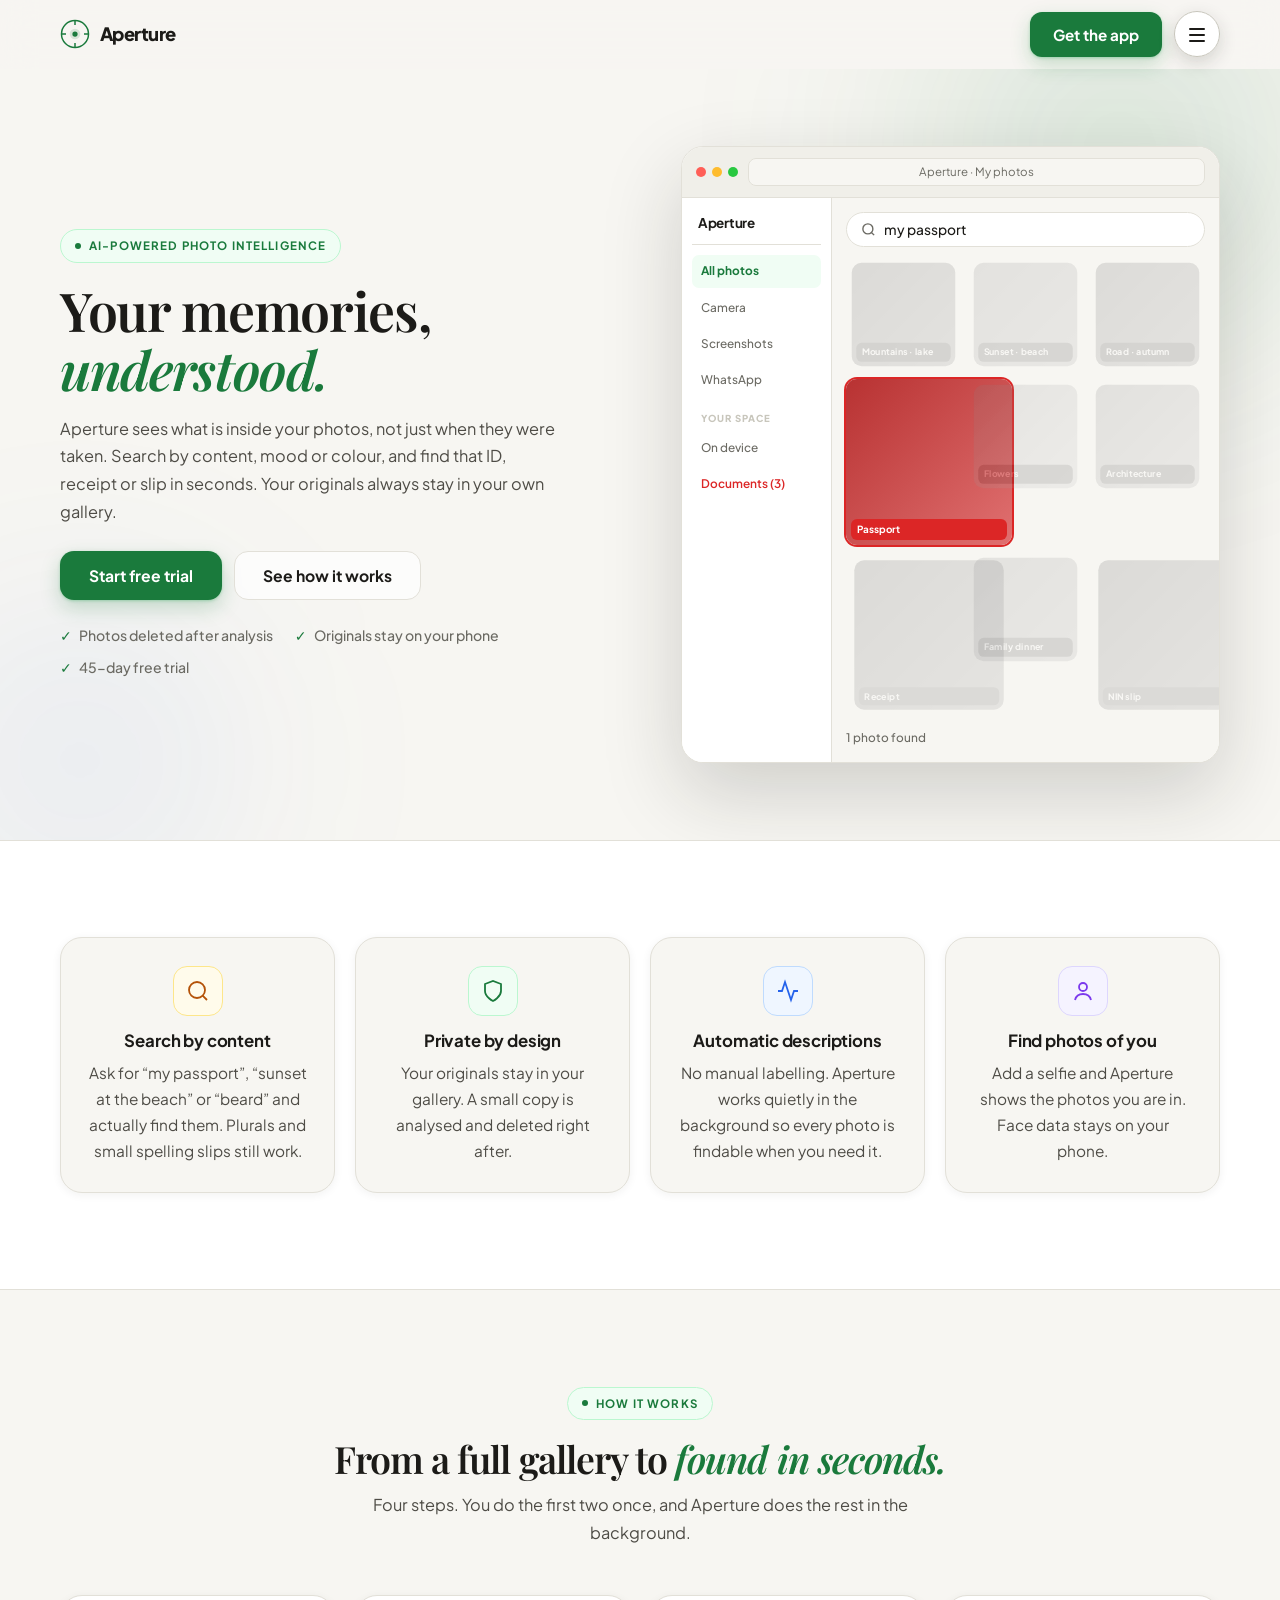
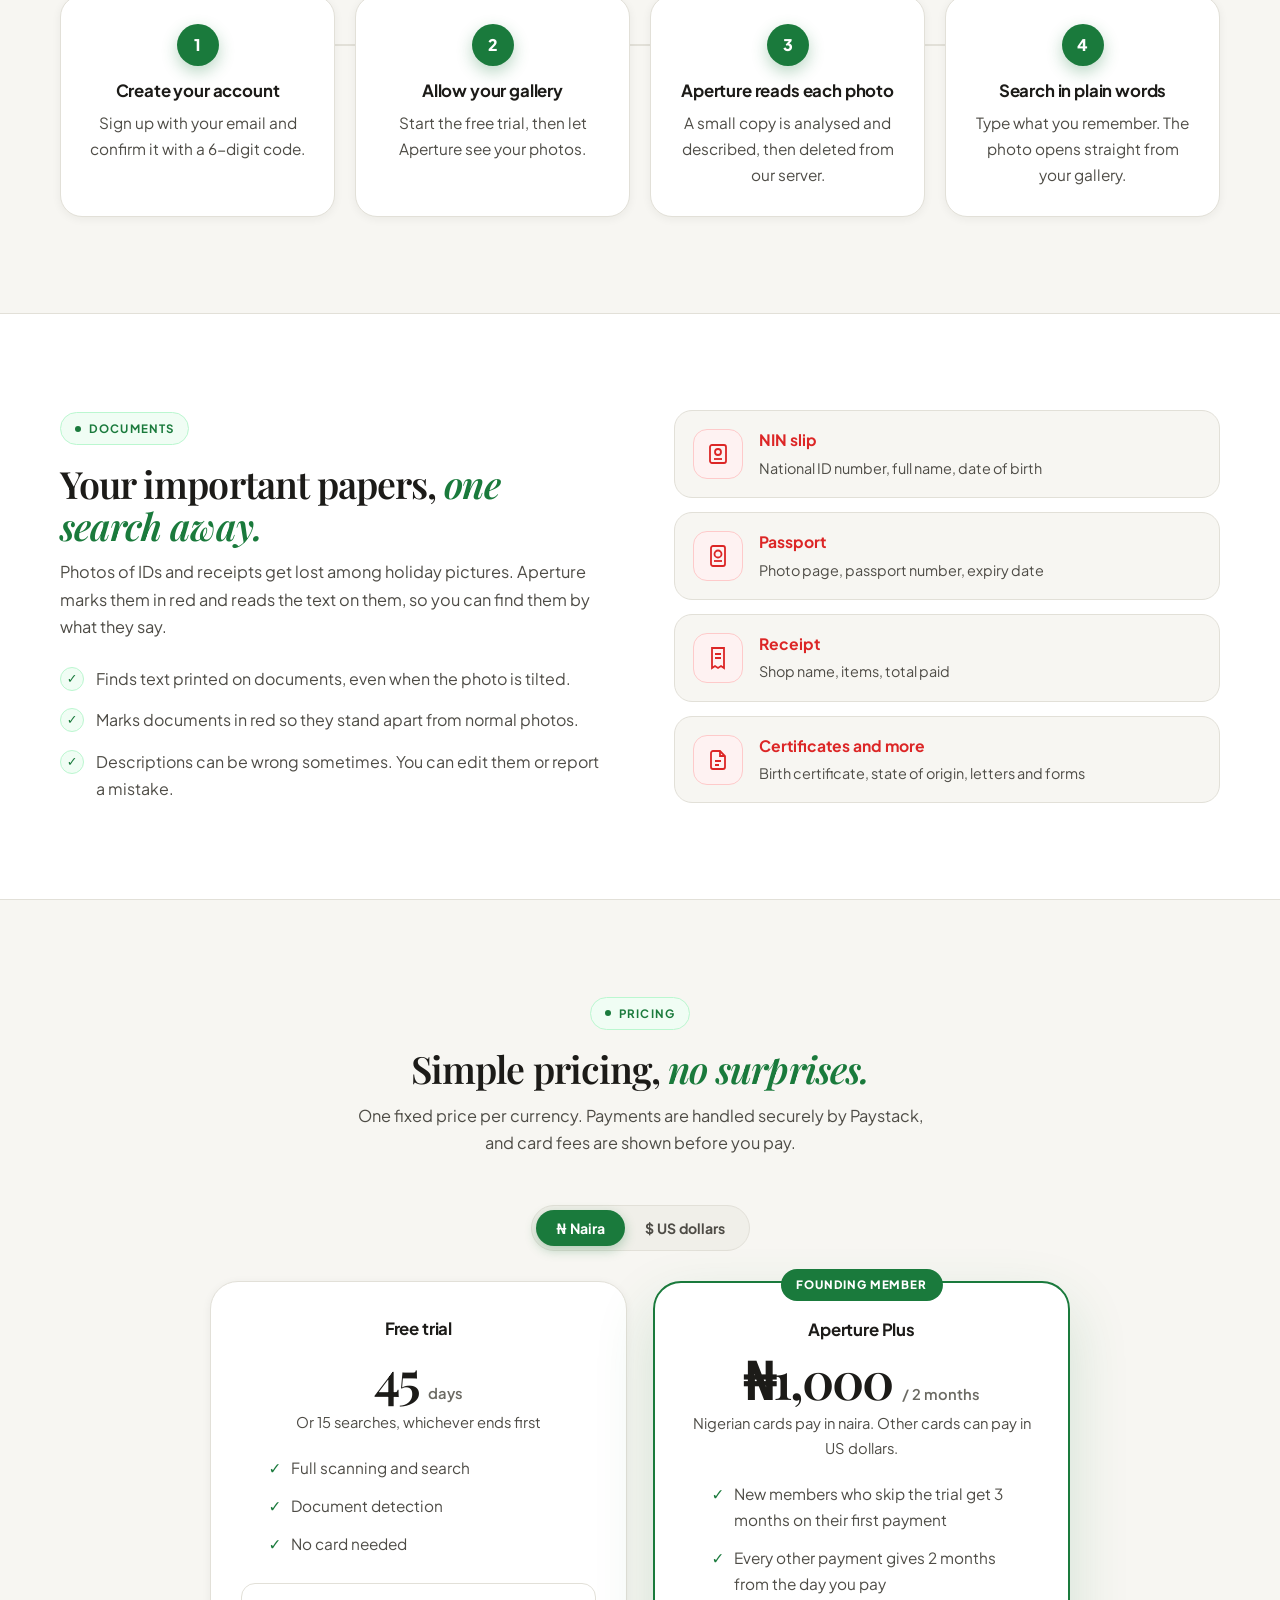
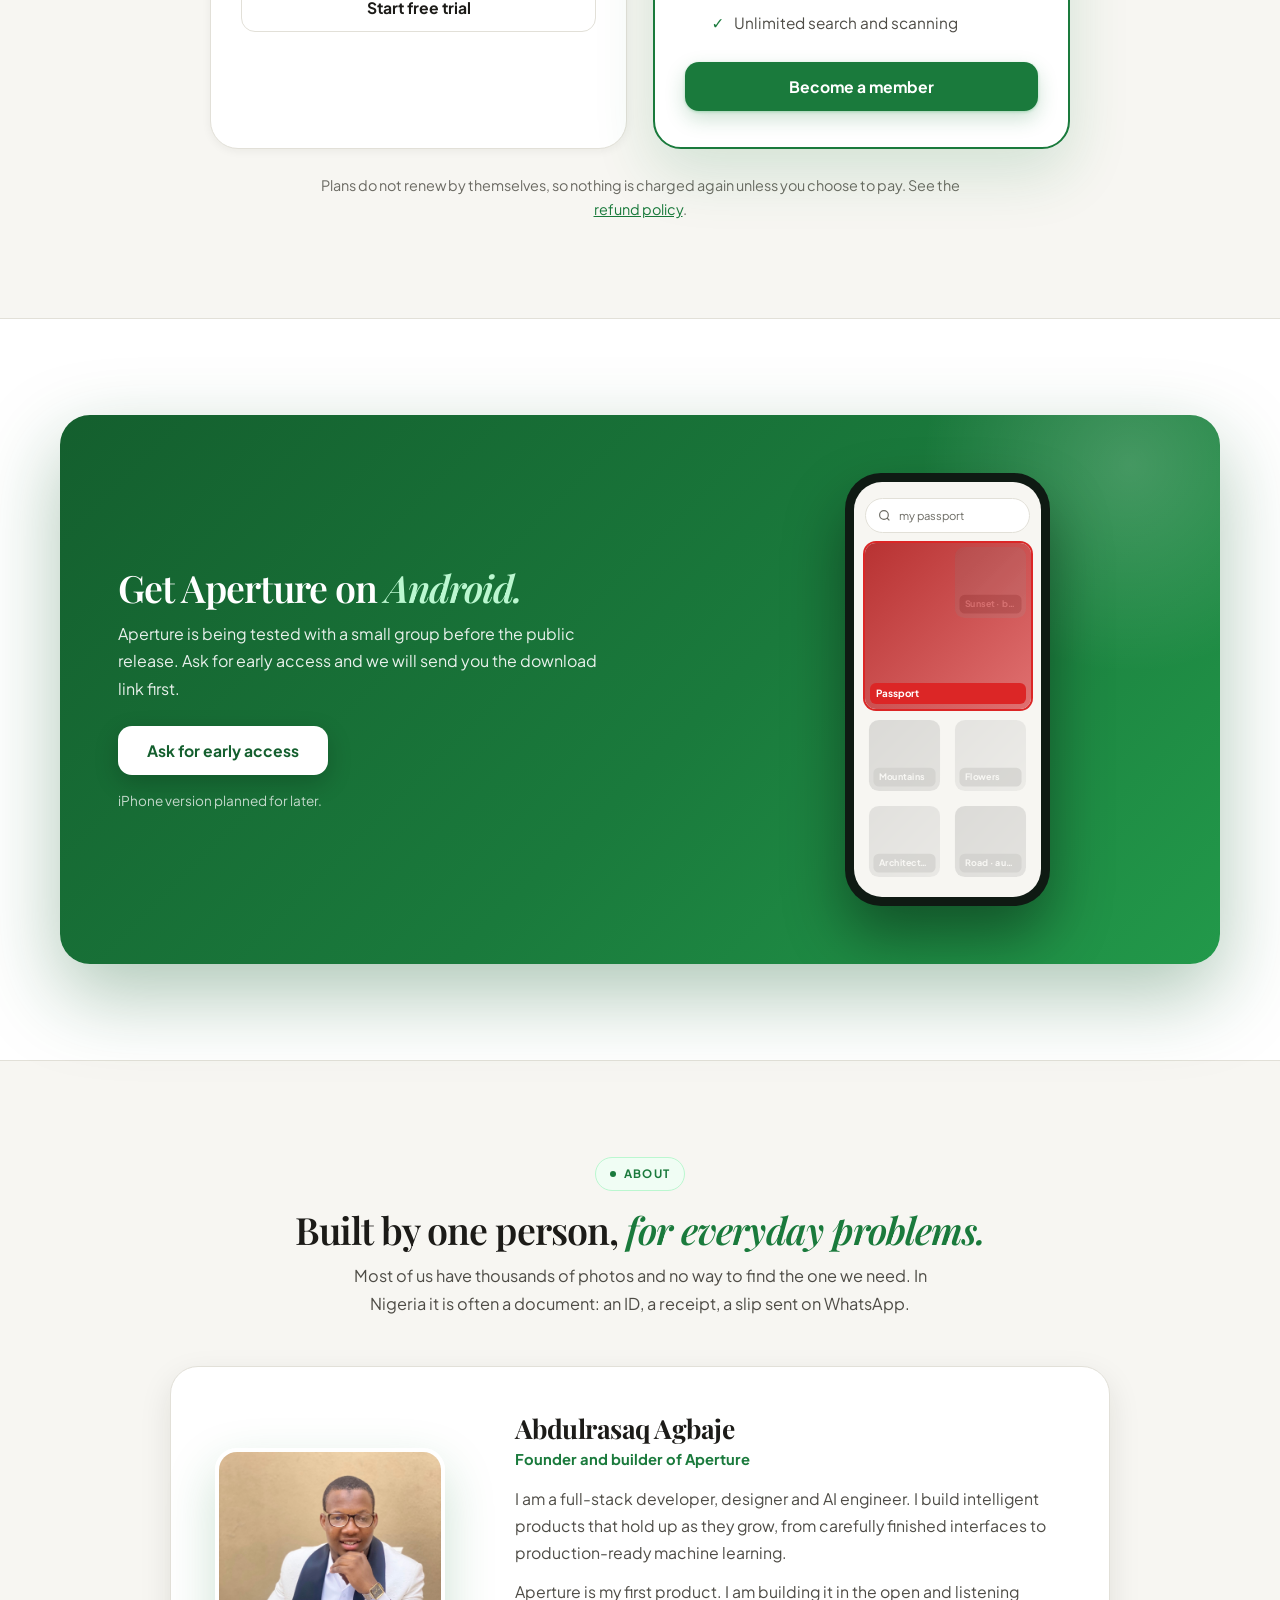
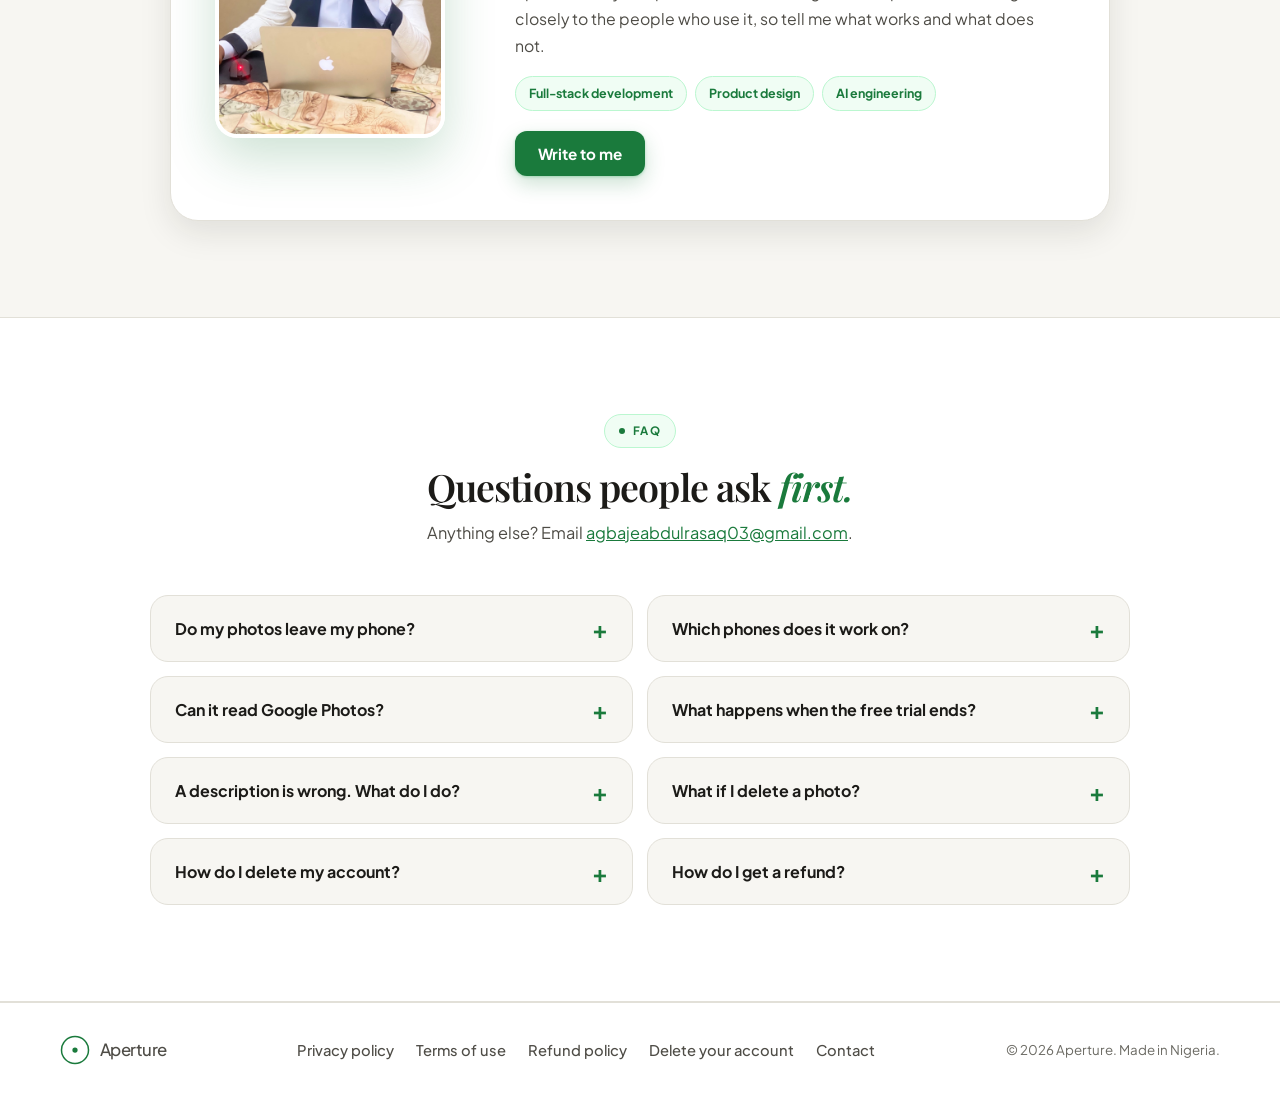
==== commit aa7a509f: "Menu, boxed policy pages, smaller text" ====
--- a/index.html
+++ b/index.html
@@ -11,7 +11,6 @@
 <meta property="og:type" content="website">
 <link rel="icon" href="data:image/svg+xml,%3Csvg xmlns='http://www.w3.org/2000/svg' viewBox='0 0 40 40'%3E%3Ccircle cx='20' cy='20' r='18' fill='none' stroke='%231A7A3C' stroke-width='2.5'/%3E%3Ccircle cx='20' cy='20' r='6' fill='%231A7A3C'/%3E%3C/svg%3E">
 <script>
-document.documentElement.classList.add('js');
 /* Old app versions link to /#privacy etc. Send them to the real pages. */
 (function(){var m={"#privacy":"/privacy.html","#terms":"/terms.html","#refund":"/refund.html","#delete-account":"/delete-account.html"};if(m[location.hash])location.replace(m[location.hash]);})();
 </script>
@@ -21,21 +20,36 @@
 <link rel="stylesheet" href="/style.css">
 </head>
 <body id="top">
-<div class="progress" aria-hidden="true"></div>
 
 <header class="nav">
   <div class="wrap">
-    <a class="logo" href="#top">
+    <a class="logo" href="/">
       <svg viewBox="0 0 40 40" fill="none" aria-hidden="true"><circle cx="20" cy="20" r="18" stroke="currentColor" stroke-width="2"/><circle cx="20" cy="20" r="7" fill="currentColor" opacity=".15"/><circle cx="20" cy="20" r="3.5" fill="currentColor"/><line x1="20" y1="2" x2="20" y2="8" stroke="currentColor" stroke-width="2"/><line x1="20" y1="32" x2="20" y2="38" stroke="currentColor" stroke-width="2"/><line x1="2" y1="20" x2="8" y2="20" stroke="currentColor" stroke-width="2"/><line x1="32" y1="20" x2="38" y2="20" stroke="currentColor" stroke-width="2"/></svg>
       Aperture
     </a>
-    <nav class="nav-links" aria-label="Main">
-      <a href="#how">How it works</a><a href="#documents">Documents</a><a href="#pricing">Pricing</a><a href="#about">About</a><a href="#faq">FAQ</a>
-    </nav>
-    <a class="btn btn-primary" href="#download">Get the app</a>
-    <button class="menu-btn" aria-label="Menu" aria-expanded="false"><svg width="22" height="22" viewBox="0 0 24 24" fill="none" stroke="currentColor" stroke-width="2" stroke-linecap="round"><line x1="4" y1="7" x2="20" y2="7"/><line x1="4" y1="12" x2="20" y2="12"/><line x1="4" y1="17" x2="20" y2="17"/></svg></button>
+    <div class="nav-right">
+      <a class="btn btn-primary btn-shine nav-cta" href="/#download">Get the app</a>
+      <button class="menu-btn" id="menuBtn" type="button" aria-label="Open menu" aria-expanded="false" aria-controls="menuPanel"><span></span><span></span><span></span></button>
+      <nav class="menu-panel" id="menuPanel" aria-label="Site menu">
+        <p class="menu-label">Explore</p>
+        <a class="m" style="--i:1" href="/">Home</a>
+        <a class="m" style="--i:2" href="/#how" data-sec="how">How it works</a>
+        <a class="m" style="--i:3" href="/#documents" data-sec="documents">Documents</a>
+        <a class="m" style="--i:4" href="/#pricing" data-sec="pricing">Pricing</a>
+        <a class="m" style="--i:5" href="/#about" data-sec="about">About</a>
+        <a class="m" style="--i:6" href="/#faq" data-sec="faq">FAQ</a>
+        <p class="menu-label">Legal and help</p>
+        <a class="m" style="--i:7" href="/privacy.html">Privacy policy</a>
+        <a class="m" style="--i:8" href="/terms.html">Terms of use</a>
+        <a class="m" style="--i:9" href="/refund.html">Refund policy</a>
+        <a class="m" style="--i:10" href="/delete-account.html">Delete your account</a>
+        <a class="m" style="--i:11" href="mailto:agbajeabdulrasaq03@gmail.com">Contact</a>
+        <a class="btn btn-primary btn-shine menu-cta" href="/#download">Get the app</a>
+      </nav>
+    </div>
   </div>
 </header>
+<div class="scrim" id="scrim"></div>
 
 <main>
 <section class="hero">
@@ -46,8 +60,8 @@
       <h1>Your memories,<br><em>understood.</em></h1>
       <p class="lead">Aperture sees what is inside your photos, not just when they were taken. Search by content, mood or colour, and find that ID, receipt or slip in seconds. Your originals always stay in your own gallery.</p>
       <div class="cta">
-        <a class="btn btn-primary btn-lg" href="#download">Start free trial</a>
-        <a class="btn btn-ghost btn-lg" href="#how">See how it works</a>
+        <a class="btn btn-primary btn-lg" href="/#download">Start free trial</a>
+        <a class="btn btn-ghost btn-lg" href="/#how">See how it works</a>
       </div>
       <ul class="trust">
         <li>Photos deleted after analysis</li>
@@ -92,34 +106,34 @@
 
 <section class="sec alt" id="features">
   <div class="wrap">
-    <div class="cards" data-stagger>
-      <div class="card rv"><div class="ico amber"><svg width="24" height="24" viewBox="0 0 24 24" fill="none" stroke="currentColor" stroke-width="1.8"><circle cx="11" cy="11" r="8"/><line x1="21" y1="21" x2="16.65" y2="16.65"/></svg></div><h3>Search by content</h3><p>Ask for &ldquo;my passport&rdquo;, &ldquo;sunset at the beach&rdquo; or &ldquo;beard&rdquo; and actually find them. Plurals and small spelling slips still work.</p></div>
-      <div class="card rv"><div class="ico"><svg width="24" height="24" viewBox="0 0 24 24" fill="none" stroke="currentColor" stroke-width="1.8"><path d="M12 22s8-4 8-10V5l-8-3-8 3v7c0 6 8 10 8 10z"/></svg></div><h3>Private by design</h3><p>Your originals stay in your gallery. A small copy is analysed and deleted right after.</p></div>
-      <div class="card rv"><div class="ico blue"><svg width="24" height="24" viewBox="0 0 24 24" fill="none" stroke="currentColor" stroke-width="1.8"><polyline points="22 12 18 12 15 21 9 3 6 12 2 12"/></svg></div><h3>Automatic descriptions</h3><p>No manual labelling. Aperture works quietly in the background so every photo is findable when you need it.</p></div>
-      <div class="card rv"><div class="ico purple"><svg width="24" height="24" viewBox="0 0 24 24" fill="none" stroke="currentColor" stroke-width="1.8"><circle cx="12" cy="8" r="4"/><path d="M4 21c1-4 4-6 8-6s7 2 8 6"/></svg></div><h3>Find photos of you</h3><p>Add a selfie and Aperture shows the photos you are in. Face data stays on your phone.</p></div>
+    <div class="cards">
+      <div class="card"><div class="ico amber"><svg width="24" height="24" viewBox="0 0 24 24" fill="none" stroke="currentColor" stroke-width="1.8"><circle cx="11" cy="11" r="8"/><line x1="21" y1="21" x2="16.65" y2="16.65"/></svg></div><h3>Search by content</h3><p>Ask for &ldquo;my passport&rdquo;, &ldquo;sunset at the beach&rdquo; or &ldquo;beard&rdquo; and actually find them. Plurals and small spelling slips still work.</p></div>
+      <div class="card"><div class="ico"><svg width="24" height="24" viewBox="0 0 24 24" fill="none" stroke="currentColor" stroke-width="1.8"><path d="M12 22s8-4 8-10V5l-8-3-8 3v7c0 6 8 10 8 10z"/></svg></div><h3>Private by design</h3><p>Your originals stay in your gallery. A small copy is analysed and deleted right after.</p></div>
+      <div class="card"><div class="ico blue"><svg width="24" height="24" viewBox="0 0 24 24" fill="none" stroke="currentColor" stroke-width="1.8"><polyline points="22 12 18 12 15 21 9 3 6 12 2 12"/></svg></div><h3>Automatic descriptions</h3><p>No manual labelling. Aperture works quietly in the background so every photo is findable when you need it.</p></div>
+      <div class="card"><div class="ico purple"><svg width="24" height="24" viewBox="0 0 24 24" fill="none" stroke="currentColor" stroke-width="1.8"><circle cx="12" cy="8" r="4"/><path d="M4 21c1-4 4-6 8-6s7 2 8 6"/></svg></div><h3>Find photos of you</h3><p>Add a selfie and Aperture shows the photos you are in. Face data stays on your phone.</p></div>
     </div>
   </div>
 </section>
 
 <section class="sec" id="how">
   <div class="wrap">
-    <div class="sec-head rv">
+    <div class="sec-head">
       <span class="kicker"><i></i>How it works</span>
       <h2>From a full gallery to <em>found in seconds.</em></h2>
       <p class="sec-lead">Four steps. You do the first two once, and Aperture does the rest in the background.</p>
     </div>
-    <div class="cards steps" data-stagger>
-      <div class="card rv"><div class="n">1</div><h3>Create your account</h3><p>Sign up with your email and confirm it with a 6-digit code.</p></div>
-      <div class="card rv"><div class="n">2</div><h3>Allow your gallery</h3><p>Start the free trial, then let Aperture see your photos.</p></div>
-      <div class="card rv"><div class="n">3</div><h3>Aperture reads each photo</h3><p>A small copy is analysed and described, then deleted from our server.</p></div>
-      <div class="card rv"><div class="n">4</div><h3>Search in plain words</h3><p>Type what you remember. The photo opens straight from your gallery.</p></div>
+    <div class="cards steps">
+      <div class="card"><div class="n">1</div><h3>Create your account</h3><p>Sign up with your email and confirm it with a 6-digit code.</p></div>
+      <div class="card"><div class="n">2</div><h3>Allow your gallery</h3><p>Start the free trial, then let Aperture see your photos.</p></div>
+      <div class="card"><div class="n">3</div><h3>Aperture reads each photo</h3><p>A small copy is analysed and described, then deleted from our server.</p></div>
+      <div class="card"><div class="n">4</div><h3>Search in plain words</h3><p>Type what you remember. The photo opens straight from your gallery.</p></div>
     </div>
   </div>
 </section>
 
 <section class="sec alt" id="documents">
   <div class="wrap two">
-    <div class="text rv">
+    <div>
       <span class="kicker"><i></i>Documents</span>
       <h2>Your important papers, <em>one search away.</em></h2>
       <p class="sec-lead">Photos of IDs and receipts get lost among holiday pictures. Aperture marks them in red and reads the text on them, so you can find them by what they say.</p>
@@ -129,56 +143,56 @@
         <li>Descriptions can be wrong sometimes. You can edit them or report a mistake.</li>
       </ul>
     </div>
-    <div class="docs" data-stagger>
-      <div class="doc-item rv"><div class="doc-ico"><svg width="24" height="24" viewBox="0 0 24 24" fill="none" stroke="currentColor" stroke-width="1.8"><rect x="4" y="3" width="16" height="18" rx="2"/><circle cx="12" cy="10" r="3"/><path d="M8 17h8"/></svg></div><div><strong>NIN slip</strong><span>National ID number, full name, date of birth</span></div></div>
-      <div class="doc-item rv"><div class="doc-ico"><svg width="24" height="24" viewBox="0 0 24 24" fill="none" stroke="currentColor" stroke-width="1.8"><rect x="5" y="2" width="14" height="20" rx="2"/><circle cx="12" cy="10" r="3.5"/><path d="M8 17h8"/></svg></div><div><strong>Passport</strong><span>Photo page, passport number, expiry date</span></div></div>
-      <div class="doc-item rv"><div class="doc-ico"><svg width="24" height="24" viewBox="0 0 24 24" fill="none" stroke="currentColor" stroke-width="1.8"><path d="M6 2h12v20l-3-2-3 2-3-2-3 2z"/><path d="M9 8h6M9 12h6"/></svg></div><div><strong>Receipt</strong><span>Shop name, items, total paid</span></div></div>
-      <div class="doc-item rv"><div class="doc-ico"><svg width="24" height="24" viewBox="0 0 24 24" fill="none" stroke="currentColor" stroke-width="1.8"><path d="M14 3H7a2 2 0 0 0-2 2v14a2 2 0 0 0 2 2h10a2 2 0 0 0 2-2V8z"/><path d="M14 3v5h5M9 13h6M9 17h4"/></svg></div><div><strong>Certificates and more</strong><span>Birth certificate, state of origin, letters and forms</span></div></div>
+    <div class="docs">
+      <div class="doc-item"><div class="doc-ico"><svg width="24" height="24" viewBox="0 0 24 24" fill="none" stroke="currentColor" stroke-width="1.8"><rect x="4" y="3" width="16" height="18" rx="2"/><circle cx="12" cy="10" r="3"/><path d="M8 17h8"/></svg></div><div><strong>NIN slip</strong><span>National ID number, full name, date of birth</span></div></div>
+      <div class="doc-item"><div class="doc-ico"><svg width="24" height="24" viewBox="0 0 24 24" fill="none" stroke="currentColor" stroke-width="1.8"><rect x="5" y="2" width="14" height="20" rx="2"/><circle cx="12" cy="10" r="3.5"/><path d="M8 17h8"/></svg></div><div><strong>Passport</strong><span>Photo page, passport number, expiry date</span></div></div>
+      <div class="doc-item"><div class="doc-ico"><svg width="24" height="24" viewBox="0 0 24 24" fill="none" stroke="currentColor" stroke-width="1.8"><path d="M6 2h12v20l-3-2-3 2-3-2-3 2z"/><path d="M9 8h6M9 12h6"/></svg></div><div><strong>Receipt</strong><span>Shop name, items, total paid</span></div></div>
+      <div class="doc-item"><div class="doc-ico"><svg width="24" height="24" viewBox="0 0 24 24" fill="none" stroke="currentColor" stroke-width="1.8"><path d="M14 3H7a2 2 0 0 0-2 2v14a2 2 0 0 0 2 2h10a2 2 0 0 0 2-2V8z"/><path d="M14 3v5h5M9 13h6M9 17h4"/></svg></div><div><strong>Certificates and more</strong><span>Birth certificate, state of origin, letters and forms</span></div></div>
     </div>
   </div>
 </section>
 
 <section class="sec" id="pricing">
   <div class="wrap">
-    <div class="sec-head rv">
+    <div class="sec-head">
       <span class="kicker"><i></i>Pricing</span>
       <h2>Simple pricing, <em>no surprises.</em></h2>
       <p class="sec-lead">One fixed price per currency. Payments are handled securely by Paystack, and card fees are shown before you pay.</p>
     </div>
-    <div class="center rv">
+    <div class="center">
       <div class="toggle" role="group" aria-label="Currency">
         <button class="on" data-cur="ngn" aria-pressed="true">&#8358; Naira</button>
         <button data-cur="usd" aria-pressed="false">$ US dollars</button>
       </div>
     </div>
-    <div class="prices" data-stagger>
-      <div class="price rv">
+    <div class="prices">
+      <div class="price">
         <h3>Free trial</h3>
         <div class="amt">45 <small>days</small></div>
         <p class="palt">Or 15 searches, whichever ends first</p>
         <ul><li>Full scanning and search</li><li>Document detection</li><li>No card needed</li></ul>
-        <a class="btn btn-ghost btn-lg" href="#download">Start free trial</a>
-      </div>
-      <div class="price feat rv">
+        <a class="btn btn-ghost btn-lg" href="/#download">Start free trial</a>
+      </div>
+      <div class="price feat">
         <span class="badge">Founding member</span>
         <h3>Aperture Plus</h3>
         <div class="amt"><span data-ngn="&#8358;1,000" data-usd="$1">&#8358;1,000</span> <small>/ 2 months</small></div>
         <p class="palt">Nigerian cards pay in naira. Other cards can pay in US dollars.</p>
         <ul><li>New members who skip the trial get 3 months on their first payment</li><li>Every other payment gives 2 months from the day you pay</li><li>Unlimited search and scanning</li></ul>
-        <a class="btn btn-primary btn-lg" href="#download">Become a member</a>
-      </div>
-    </div>
-    <p class="fine rv">Plans do not renew by themselves, so nothing is charged again unless you choose to pay. See the <a href="/refund.html">refund policy</a>.</p>
+        <a class="btn btn-primary btn-lg" href="/#download">Become a member</a>
+      </div>
+    </div>
+    <p class="fine">Plans do not renew by themselves, so nothing is charged again unless you choose to pay. See the <a href="/refund.html">refund policy</a>.</p>
   </div>
 </section>
 
 <section class="sec alt" id="download">
   <div class="wrap">
-    <div class="band rv">
+    <div class="band">
       <div>
         <h2>Get Aperture on <em>Android.</em></h2>
         <p>Aperture is being tested with a small group before the public release. Ask for early access and we will send you the download link first.</p>
-        <a class="btn btn-white btn-lg" href="mailto:agbajeabdulrasaq03@gmail.com?subject=Aperture%20early%20access">Ask for early access</a>
+        <a class="btn btn-white btn-lg btn-shine" href="mailto:agbajeabdulrasaq03@gmail.com?subject=Aperture%20early%20access">Ask for early access</a>
         <small>iPhone version planned for later.</small>
       </div>
       <div class="float">
@@ -202,14 +216,14 @@
 
 <section class="sec" id="about">
   <div class="wrap">
-    <div class="sec-head rv">
+    <div class="sec-head">
       <span class="kicker"><i></i>About</span>
       <h2>Built by one person, <em>for everyday problems.</em></h2>
       <p class="sec-lead">Most of us have thousands of photos and no way to find the one we need. In Nigeria it is often a document: an ID, a receipt, a slip sent on WhatsApp.</p>
     </div>
-    <div class="about rv">
+    <div class="about">
       <div>
-        <img class="about-photo" src="/founder.jpg" alt="Abdulrasaq Agbaje, founder of Aperture" width="240" height="300" onerror="this.style.display='none';this.nextElementSibling.style.display='flex'">
+        <img class="about-photo" src="/founder.jpg" alt="Abdulrasaq Agbaje, founder of Aperture" width="230" height="290" onerror="this.style.display='none';this.nextElementSibling.style.display='flex'">
         <div class="avatar" aria-hidden="true">A</div>
       </div>
       <div>
@@ -226,12 +240,12 @@
 
 <section class="sec alt" id="faq">
   <div class="wrap">
-    <div class="sec-head rv">
+    <div class="sec-head">
       <span class="kicker"><i></i>FAQ</span>
       <h2>Questions people ask <em>first.</em></h2>
       <p class="sec-lead">Anything else? Email <a href="mailto:agbajeabdulrasaq03@gmail.com">agbajeabdulrasaq03@gmail.com</a>.</p>
     </div>
-    <div class="faq rv">
+    <div class="faq">
       <details><summary>Do my photos leave my phone?</summary><p>Your originals stay in your phone&rsquo;s gallery. To describe a photo, the app sends a small, shrunk copy to our secure server. The server analyses it, returns the description and deletes the copy. The text description is saved to your account so it can be restored if you reinstall.</p></details>
       <details><summary>Which phones does it work on?</summary><p>Android first. An iPhone version is planned for later.</p></details>
       <details><summary>Can it read Google Photos?</summary><p>Not yet. Aperture scans the photos in your phone gallery, which usually includes your backed-up Google Photos. An optional Google Photos import may come after launch.</p></details>
@@ -247,7 +261,7 @@
 
 <footer class="footer">
   <div class="wrap">
-    <a class="logo" href="#top"><svg viewBox="0 0 40 40" fill="none" aria-hidden="true"><circle cx="20" cy="20" r="18" stroke="currentColor" stroke-width="2"/><circle cx="20" cy="20" r="3.5" fill="currentColor"/></svg>Aperture</a>
+    <a class="logo" href="/"><svg viewBox="0 0 40 40" fill="none" aria-hidden="true"><circle cx="20" cy="20" r="18" stroke="currentColor" stroke-width="2"/><circle cx="20" cy="20" r="3.5" fill="currentColor"/></svg>Aperture</a>
     <nav aria-label="Legal">
       <a href="/privacy.html">Privacy policy</a><a href="/terms.html">Terms of use</a><a href="/refund.html">Refund policy</a><a href="/delete-account.html">Delete your account</a><a href="mailto:agbajeabdulrasaq03@gmail.com">Contact</a>
     </nav>
--- a/style.css
+++ b/style.css
@@ -1,4 +1,4 @@
-/* Aperture website: the original look (warm off-white, green, Playfair headings), refined. */
+/* Aperture website: original look (warm off-white, green, Playfair headings). */
 :root{
   --bg:#F7F6F2; --surface:#FFFFFF; --overlay:#F0EFE9;
   --ink:#1C1B18; --ink2:#4E4C46; --muted:#6B6A63; --line:#E2E0D8; --line2:#C8C6BC;
@@ -6,48 +6,61 @@
   --red:#DC2626; --red50:#FEF2F2; --red200:#FECACA;
   --serif:'Playfair Display',Georgia,'Times New Roman',serif;
   --sans:'Plus Jakarta Sans',system-ui,-apple-system,'Segoe UI',Roboto,Arial,sans-serif;
-  --shadow-sm:0 2px 10px rgba(28,27,24,.06); --shadow-md:0 12px 32px rgba(28,27,24,.10); --shadow-lg:0 30px 80px rgba(28,27,24,.16);
+  --shadow-sm:0 2px 10px rgba(28,27,24,.06); --shadow-md:0 12px 32px rgba(28,27,24,.10); --shadow-lg:0 30px 80px rgba(28,27,24,.18);
   --ease:cubic-bezier(.22,.8,.3,1);
 }
 *,*::before,*::after{box-sizing:border-box;margin:0;padding:0}
 html{scroll-behavior:smooth;-webkit-text-size-adjust:100%}
-body{font-family:var(--sans);font-size:1.0625rem;line-height:1.7;color:var(--ink);background:var(--bg);-webkit-font-smoothing:antialiased;overflow-x:hidden}
+body{font-family:var(--sans);font-size:1rem;line-height:1.7;color:var(--ink);background:var(--bg);-webkit-font-smoothing:antialiased;overflow-x:hidden}
 img,svg{max-width:100%}
 a{color:var(--green)}
-h1,h2{font-family:var(--serif);font-weight:600;letter-spacing:-.03em;line-height:1.08;color:var(--ink)}
-h1{font-size:clamp(2.7rem,6.2vw,4.7rem)}
-h2{font-size:clamp(2rem,4.2vw,3.2rem);margin-bottom:14px}
-h3{font-family:var(--sans);font-size:1.12rem;font-weight:700;letter-spacing:-.01em;line-height:1.3;color:var(--ink);margin-bottom:8px}
+h1,h2{font-family:var(--serif);font-weight:600;letter-spacing:-.025em;line-height:1.1;color:var(--ink)}
+h1{font-size:clamp(2.05rem,4.4vw,3.35rem)}
+h2{font-size:clamp(1.65rem,3.2vw,2.35rem);margin-bottom:12px}
+h3{font-family:var(--sans);font-size:1.05rem;font-weight:700;letter-spacing:-.01em;line-height:1.3;color:var(--ink);margin-bottom:8px}
 h1 em,h2 em{font-style:italic;color:var(--green)}
-section[id]{scroll-margin-top:80px}
+section[id]{scroll-margin-top:84px}
 :focus-visible{outline:3px solid var(--green);outline-offset:3px;border-radius:8px}
 .wrap{width:min(1160px,100% - 2*clamp(20px,5vw,56px));margin-inline:auto}
 
-/* Scroll progress + back to top */
-.progress{position:fixed;top:0;left:0;height:3px;width:0;background:linear-gradient(90deg,var(--green),#4ADE80);z-index:200}
-.backtop{position:fixed;right:20px;bottom:20px;width:46px;height:46px;border-radius:50%;border:1px solid var(--line);background:var(--surface);color:var(--green);box-shadow:var(--shadow-md);cursor:pointer;display:grid;place-items:center;opacity:0;transform:translateY(12px);pointer-events:none;transition:.3s var(--ease);z-index:90}
+/* Back to top */
+.backtop{position:fixed;right:20px;bottom:20px;width:46px;height:46px;border-radius:50%;border:1px solid var(--line);background:var(--surface);color:var(--green);box-shadow:var(--shadow-md);cursor:pointer;display:grid;place-items:center;opacity:0;transform:translateY(12px);pointer-events:none;transition:.3s var(--ease);z-index:80}
 .backtop.show{opacity:1;transform:none;pointer-events:auto}
 .backtop:hover{background:var(--green);color:#fff}
 
-/* Navigation */
+/* Top bar: logo on the left, "Get the app" and the menu button on the right */
 .nav{position:sticky;top:0;z-index:100;background:rgba(247,246,242,.9);backdrop-filter:blur(16px);-webkit-backdrop-filter:blur(16px);border-bottom:1px solid transparent;transition:border-color .3s,box-shadow .3s,background .3s}
-.nav.scrolled{border-color:var(--line);box-shadow:0 6px 24px rgba(28,27,24,.06);background:rgba(247,246,242,.96)}
-.nav .wrap{display:flex;align-items:center;gap:22px;height:72px;transition:height .3s var(--ease)}
-.nav.scrolled .wrap{height:62px}
-.logo{display:flex;align-items:center;gap:10px;font-weight:800;font-size:1.2rem;color:var(--ink);text-decoration:none;letter-spacing:-.03em}
+.nav.scrolled{border-color:var(--line);box-shadow:0 6px 24px rgba(28,27,24,.07);background:rgba(247,246,242,.96)}
+.nav .wrap{display:flex;align-items:center;justify-content:space-between;gap:16px;height:68px;transition:height .3s var(--ease)}
+.nav.scrolled .wrap{height:60px}
+.logo{display:flex;align-items:center;gap:10px;font-weight:800;font-size:1.15rem;color:var(--ink);text-decoration:none;letter-spacing:-.03em}
 .logo svg{width:30px;height:30px;color:var(--green)}
-.nav-links{margin-left:auto;display:flex;gap:6px}
-.nav-links a{color:var(--ink2);text-decoration:none;font-weight:600;font-size:.94rem;padding:8px 14px;border-radius:999px;transition:.2s}
-.nav-links a:hover{color:var(--green);background:var(--g50)}
-.nav-links a.active{color:var(--green);background:var(--g50)}
-.menu-btn{display:none;margin-left:auto;width:44px;height:44px;border-radius:12px;border:1px solid var(--line);background:var(--surface);cursor:pointer;place-items:center;color:var(--ink)}
-@media(max-width:900px){
-  .menu-btn{display:grid}
-  .nav .btn{display:none}
-  .nav-links{position:absolute;left:0;right:0;top:100%;flex-direction:column;gap:2px;margin:0;padding:12px clamp(20px,5vw,56px) 18px;background:var(--bg);border-bottom:1px solid var(--line);box-shadow:var(--shadow-md);transform:translateY(-8px);opacity:0;pointer-events:none;transition:.25s var(--ease)}
-  .nav-links.open{transform:none;opacity:1;pointer-events:auto}
-  .nav-links a{padding:12px 14px;font-size:1rem}
-}
+.nav-right{position:relative;display:flex;align-items:center;gap:12px}
+.nav-cta{padding:10px 18px;font-size:.9rem;border-radius:999px}
+@media(max-width:380px){.nav-cta{padding:9px 14px;font-size:.84rem}.logo{font-size:1.05rem}}
+
+/* Menu button (always visible, stands out from the page) */
+.menu-btn{position:relative;width:46px;height:46px;border-radius:50%;border:1px solid var(--line2);background:rgba(255,255,255,.96);box-shadow:0 6px 18px rgba(28,27,24,.16);cursor:pointer;transition:transform .2s var(--ease),border-color .2s,box-shadow .2s}
+.menu-btn:hover{border-color:var(--green);transform:translateY(-1px);box-shadow:0 10px 24px rgba(26,122,60,.22)}
+.menu-btn span{position:absolute;left:14px;right:14px;height:2px;border-radius:2px;background:var(--ink);transition:transform .3s var(--ease),opacity .2s,top .3s var(--ease)}
+.menu-btn span:nth-child(1){top:16px}.menu-btn span:nth-child(2){top:22px}.menu-btn span:nth-child(3){top:28px}
+.menu-btn[aria-expanded="true"]{border-color:var(--green)}
+.menu-btn[aria-expanded="true"] span:nth-child(1){top:22px;transform:rotate(45deg)}
+.menu-btn[aria-expanded="true"] span:nth-child(2){opacity:0}
+.menu-btn[aria-expanded="true"] span:nth-child(3){top:22px;transform:rotate(-45deg)}
+
+/* Drop-down panel */
+.menu-panel{position:absolute;right:0;top:calc(100% + 14px);width:min(370px,calc(100vw - 2*clamp(20px,5vw,56px)));max-height:calc(100vh - 100px);overflow:auto;background:var(--surface);border:1px solid var(--line);border-radius:24px;box-shadow:var(--shadow-lg);padding:14px;opacity:0;visibility:hidden;transform:translateY(-10px) scale(.97);transform-origin:top right;transition:opacity .25s,transform .3s var(--ease),visibility 0s .3s}
+.menu-panel.open{opacity:1;visibility:visible;transform:none;transition:opacity .25s,transform .3s var(--ease),visibility 0s}
+.menu-label{font-size:.7rem;font-weight:800;letter-spacing:.12em;text-transform:uppercase;color:var(--muted);padding:10px 12px 6px}
+.menu-panel a.m{display:flex;align-items:center;justify-content:space-between;gap:12px;padding:12px 14px;border-radius:14px;color:var(--ink);text-decoration:none;font-weight:600;font-size:1rem;opacity:0;transform:translateX(10px);transition:background .2s,color .2s,opacity .25s,transform .3s var(--ease)}
+.menu-panel.open a.m{opacity:1;transform:none;transition-delay:0s,0s,calc(var(--i,0)*30ms),calc(var(--i,0)*30ms)}
+.menu-panel a.m::after{content:"\203A";color:var(--muted);font-size:1.3rem;line-height:1;transition:transform .2s,color .2s}
+.menu-panel a.m:hover,.menu-panel a.m.active{background:var(--g50);color:var(--green)}
+.menu-panel a.m:hover::after{transform:translateX(4px);color:var(--green)}
+.menu-panel .menu-cta{width:100%;margin-top:10px}
+.scrim{position:fixed;inset:0;background:rgba(28,27,24,.3);opacity:0;visibility:hidden;transition:opacity .25s,visibility 0s .25s;z-index:90}
+.scrim.show{opacity:1;visibility:visible;transition:opacity .25s,visibility 0s}
 
 /* Buttons */
 .btn{display:inline-flex;align-items:center;justify-content:center;gap:8px;padding:12px 22px;border-radius:12px;font:700 .95rem var(--sans);text-decoration:none;border:1px solid transparent;cursor:pointer;transition:transform .2s var(--ease),box-shadow .2s,background .2s,border-color .2s}
@@ -55,35 +68,38 @@
 .btn-primary:hover{background:var(--green-d);transform:translateY(-2px);box-shadow:0 10px 26px rgba(26,122,60,.32)}
 .btn-ghost{background:rgba(255,255,255,.7);border-color:var(--line);color:var(--ink)}
 .btn-ghost:hover{border-color:var(--green);color:var(--green);transform:translateY(-2px)}
-.btn-lg{padding:15px 30px;font-size:1rem;border-radius:14px}
+.btn-lg{padding:14px 28px;font-size:.98rem;border-radius:14px}
 .btn-white{background:#fff;color:var(--green-d);box-shadow:0 8px 24px rgba(0,0,0,.2)}
 .btn-white:hover{transform:translateY(-2px);box-shadow:0 14px 32px rgba(0,0,0,.28)}
+.btn-shine{position:relative;overflow:hidden}
+.btn-shine::after{content:"";position:absolute;top:0;bottom:0;left:-60%;width:45%;background:linear-gradient(100deg,transparent,rgba(255,255,255,.55),transparent);transform:skewX(-20deg);animation:shine 3.6s ease-in-out infinite}
+@keyframes shine{0%,55%{left:-60%}100%{left:130%}}
 
 /* Hero */
-.hero{position:relative;padding:clamp(40px,7vw,96px) 0 clamp(48px,7vw,88px);overflow:hidden}
+.hero{position:relative;padding:clamp(36px,6vw,80px) 0 clamp(44px,6vw,80px);overflow:hidden}
 .glow{position:absolute;border-radius:50%;filter:blur(90px);pointer-events:none;z-index:0}
 .glow.g1{width:640px;height:640px;top:-240px;right:-160px;background:radial-gradient(circle,rgba(26,122,60,.16),transparent 70%);animation:drift 12s ease-in-out infinite alternate}
 .glow.g2{width:480px;height:480px;bottom:-160px;left:-160px;background:radial-gradient(circle,rgba(37,99,235,.09),transparent 70%);animation:drift 14s ease-in-out infinite alternate-reverse}
 @keyframes drift{from{transform:translate(-20px,-14px)}to{transform:translate(24px,18px)}}
-.hero-grid{position:relative;z-index:1;display:grid;grid-template-columns:1.02fr .98fr;gap:clamp(32px,5vw,64px);align-items:center}
+.hero-grid{position:relative;z-index:1;display:grid;grid-template-columns:1.02fr .98fr;gap:clamp(30px,5vw,60px);align-items:center}
 @media(max-width:1000px){.hero-grid{grid-template-columns:1fr;text-align:center}.hero-grid .lead{margin-inline:auto}.cta,.trust{justify-content:center}}
-.kicker{display:inline-flex;align-items:center;gap:8px;font-size:.74rem;font-weight:700;letter-spacing:.1em;text-transform:uppercase;color:var(--green);background:var(--g50);border:1px solid var(--g200);border-radius:999px;padding:6px 14px;margin-bottom:22px}
+.kicker{display:inline-flex;align-items:center;gap:8px;font-size:.72rem;font-weight:700;letter-spacing:.1em;text-transform:uppercase;color:var(--green);background:var(--g50);border:1px solid var(--g200);border-radius:999px;padding:6px 14px;margin-bottom:18px}
 .kicker i{width:6px;height:6px;border-radius:50%;background:var(--green);animation:pulse 2.4s ease-in-out infinite}
 @keyframes pulse{0%,100%{opacity:1;transform:scale(1)}50%{opacity:.4;transform:scale(.7)}}
-.hero h1{margin-bottom:22px}
-.lead{font-size:1.2rem;color:var(--ink2);max-width:33rem;margin-bottom:32px}
-.cta{display:flex;flex-wrap:wrap;gap:12px;margin-bottom:30px}
-.trust{display:flex;flex-wrap:wrap;gap:10px 24px;list-style:none;color:var(--muted);font-size:.9rem;font-weight:500}
+.hero h1{margin-bottom:16px}
+.lead{font-size:1.02rem;color:var(--ink2);max-width:31rem;margin-bottom:26px}
+.cta{display:flex;flex-wrap:wrap;gap:12px;margin-bottom:24px}
+.trust{display:flex;flex-wrap:wrap;gap:8px 22px;list-style:none;color:var(--muted);font-size:.88rem;font-weight:500}
 .trust li::before{content:"\2713";color:var(--green);font-weight:800;margin-right:7px}
 
 /* Live preview (interactive) */
 .float{animation:floaty 7s ease-in-out infinite alternate}
-@keyframes floaty{from{transform:translateY(0)}to{transform:translateY(-12px)}}
+@keyframes floaty{from{transform:translateY(0)}to{transform:translateY(-10px)}}
 .preview{background:var(--surface);border:1px solid var(--line);border-radius:22px;overflow:hidden;box-shadow:var(--shadow-lg);transform:perspective(1200px) rotateX(var(--rx,0deg)) rotateY(var(--ry,0deg));transition:transform .25s var(--ease);text-align:left}
 .pbar{display:flex;align-items:center;gap:10px;padding:11px 14px;background:var(--overlay);border-bottom:1px solid var(--line)}
 .dots{display:flex;gap:6px}.dots i{width:10px;height:10px;border-radius:50%;background:#FF5F57}.dots i:nth-child(2){background:#FEBC2E}.dots i:nth-child(3){background:#28C840}
 .purl{flex:1;text-align:center;font-size:.72rem;color:var(--muted);background:var(--bg);padding:3px 10px;border-radius:8px;border:1px solid var(--line)}
-.pbody{display:flex;min-height:390px}
+.pbody{display:flex;min-height:380px}
 .pside{width:150px;background:var(--surface);border-right:1px solid var(--line);padding:14px 10px;display:flex;flex-direction:column;gap:4px;font-size:.74rem;flex-shrink:0}
 .pside b{font-size:.84rem;padding:0 6px 10px;border-bottom:1px solid var(--line);margin-bottom:6px;letter-spacing:-.02em}
 .pside span{padding:6px 9px;border-radius:7px;color:var(--muted);font-weight:500}
@@ -109,87 +125,84 @@
 .phint{font-size:.74rem;color:var(--muted);min-height:1.2em;font-weight:500}
 
 /* Sections (headings centred) */
-.sec{padding:clamp(64px,9vw,112px) 0}
+.sec{padding:clamp(56px,8vw,96px) 0}
 .sec.alt{background:var(--surface);border-block:1px solid var(--line)}
-.sec-head{text-align:center;max-width:46rem;margin:0 auto clamp(36px,5vw,56px)}
+.sec-head{text-align:center;max-width:44rem;margin:0 auto clamp(30px,4.5vw,48px)}
 .sec-head .sec-lead{margin-inline:auto}
-.sec-lead{color:var(--ink2);max-width:38rem}
-
-/* Cards */
-.cards{display:grid;grid-template-columns:repeat(auto-fit,minmax(240px,1fr));gap:20px}
-.card{position:relative;background:var(--surface);border:1px solid var(--line);border-radius:20px;padding:30px 26px;text-align:center;overflow:hidden;transition:transform .3s var(--ease),box-shadow .3s,border-color .3s;box-shadow:var(--shadow-sm)}
+.sec-lead{color:var(--ink2);max-width:36rem;font-size:1.02rem}
+
+/* Cards / boxes */
+.cards{display:grid;grid-template-columns:repeat(auto-fit,minmax(230px,1fr));gap:20px}
+.card{position:relative;background:var(--surface);border:1px solid var(--line);border-radius:22px;padding:28px 24px;text-align:center;overflow:hidden;transition:transform .3s var(--ease),box-shadow .3s,border-color .3s;box-shadow:var(--shadow-sm)}
 .alt .card{background:var(--bg)}
-.card::before{content:"";position:absolute;inset:0;background:radial-gradient(260px circle at var(--mx,50%) var(--my,0%),rgba(26,122,60,.10),transparent 60%);opacity:0;transition:opacity .3s;pointer-events:none}
-.card:hover{transform:translateY(-6px);box-shadow:var(--shadow-md);border-color:var(--line2)}
-.card:hover::before{opacity:1}
-.card p{color:var(--ink2);font-size:.97rem}
-.ico{width:50px;height:50px;border-radius:14px;margin:0 auto 16px;display:grid;place-items:center;border:1px solid var(--g200);background:var(--g50);color:var(--green)}
+.card::before,.bx::before{content:"";position:absolute;inset:0;background:radial-gradient(280px circle at var(--mx,50%) var(--my,0%),rgba(26,122,60,.10),transparent 60%);opacity:0;transition:opacity .3s;pointer-events:none}
+.card:hover,.bx:hover{transform:translateY(-5px);box-shadow:var(--shadow-md);border-color:var(--line2)}
+.card:hover::before,.bx:hover::before{opacity:1}
+.card p{color:var(--ink2);font-size:.96rem}
+.ico{width:50px;height:50px;border-radius:14px;margin:0 auto 14px;display:grid;place-items:center;border:1px solid var(--g200);background:var(--g50);color:var(--green)}
 .ico.blue{background:#EFF6FF;border-color:#BFDBFE;color:#2563EB}.ico.amber{background:#FFFBEB;border-color:#FDE68A;color:#B45309}.ico.purple{background:#F5F3FF;border-color:#DDD6FE;color:#7C3AED}
-.n{width:42px;height:42px;border-radius:50%;margin:0 auto 16px;background:var(--green);color:#fff;font-weight:800;display:grid;place-items:center;box-shadow:0 6px 16px rgba(26,122,60,.3)}
-
-/* Steps with a line that fills while scrolling */
+.n{width:42px;height:42px;border-radius:50%;margin:0 auto 14px;background:var(--green);color:#fff;font-weight:800;display:grid;place-items:center;box-shadow:0 6px 16px rgba(26,122,60,.3)}
 .steps{position:relative}
-.steps::before{content:"";position:absolute;left:12%;right:12%;top:51px;height:2px;background:var(--line);z-index:0}
-.steps::after{content:"";position:absolute;left:12%;top:51px;height:2px;width:calc(76% * var(--p,0));background:var(--green);z-index:0;transition:width .25s linear}
+.steps::before{content:"";position:absolute;left:12%;right:12%;top:49px;height:2px;background:var(--line);z-index:0}
+.steps::after{content:"";position:absolute;left:12%;top:49px;height:2px;width:calc(76% * var(--p,0));background:var(--green);z-index:0;transition:width .25s linear}
 .steps .card{z-index:1}
 @media(max-width:700px){.steps::before,.steps::after{display:none}}
 
 /* Documents */
-.two{display:grid;grid-template-columns:1fr 1fr;gap:clamp(32px,6vw,72px);align-items:center}
+.two{display:grid;grid-template-columns:1fr 1fr;gap:clamp(30px,6vw,68px);align-items:center}
 @media(max-width:900px){.two{grid-template-columns:1fr}}
-.two .text{text-align:left}
-.checks{list-style:none;display:grid;gap:14px;margin-top:26px}
-.checks li{display:flex;gap:12px;color:var(--ink2)}
+.checks{list-style:none;display:grid;gap:14px;margin-top:24px}
+.checks li{display:flex;gap:12px;color:var(--ink2);font-size:1rem}
 .checks li::before{content:"\2713";flex-shrink:0;width:24px;height:24px;border-radius:50%;background:var(--g50);border:1px solid var(--g200);color:var(--green);font-weight:800;font-size:.8rem;display:grid;place-items:center;margin-top:2px}
 .docs{display:grid;gap:14px}
 .doc-item{display:flex;gap:16px;align-items:center;background:var(--bg);border:1px solid var(--line);border-radius:18px;padding:16px 18px;transition:transform .3s var(--ease),border-color .3s,box-shadow .3s}
 .doc-item:hover{transform:translateX(8px);border-color:var(--red200);box-shadow:var(--shadow-sm)}
 .doc-ico{width:50px;height:50px;border-radius:14px;background:var(--red50);border:1px solid var(--red200);color:var(--red);display:grid;place-items:center;flex-shrink:0}
 .doc-item strong{display:block;color:var(--red);font-size:.98rem}
-.doc-item span{font-size:.88rem;color:var(--ink2)}
-
-/* Pricing (centred) */
-.toggle{display:inline-flex;background:var(--overlay);border:1px solid var(--line);border-radius:999px;padding:4px;margin:0 auto 34px}
+.doc-item span{font-size:.9rem;color:var(--ink2)}
+
+/* Pricing */
+.center{text-align:center}
+.toggle{display:inline-flex;background:var(--overlay);border:1px solid var(--line);border-radius:999px;padding:4px;margin:0 auto 30px}
 .toggle button{border:0;background:transparent;font:700 .88rem var(--sans);color:var(--ink2);padding:9px 20px;border-radius:999px;cursor:pointer;transition:.25s var(--ease)}
 .toggle button.on{background:var(--green);color:#fff;box-shadow:0 4px 12px rgba(26,122,60,.3)}
-.center{text-align:center}
-.prices{display:grid;grid-template-columns:repeat(2,minmax(0,1fr));gap:26px;max-width:880px;margin-inline:auto}
+.prices{display:grid;grid-template-columns:repeat(2,minmax(0,1fr));gap:26px;max-width:860px;margin-inline:auto}
 @media(max-width:760px){.prices{grid-template-columns:1fr}}
-.price{background:var(--surface);border:1px solid var(--line);border-radius:28px;padding:38px 32px;position:relative;text-align:center;box-shadow:var(--shadow-sm);transition:transform .3s var(--ease),box-shadow .3s}
+.price{background:var(--surface);border:1px solid var(--line);border-radius:28px;padding:36px 30px;position:relative;text-align:center;box-shadow:var(--shadow-sm);transition:transform .3s var(--ease),box-shadow .3s}
 .alt .price{background:var(--bg)}
 .price:hover{transform:translateY(-6px);box-shadow:var(--shadow-lg)}
 .price.feat{border:2px solid var(--green);box-shadow:0 24px 60px rgba(26,122,60,.16)}
 .badge{position:absolute;top:-14px;left:50%;transform:translateX(-50%);background:var(--green);color:#fff;font-size:.72rem;font-weight:800;letter-spacing:.07em;text-transform:uppercase;padding:6px 16px;border-radius:999px;white-space:nowrap}
-.amt{font-family:var(--serif);font-size:clamp(2.8rem,6vw,3.6rem);font-weight:600;letter-spacing:-.04em;line-height:1.1;margin:10px 0 4px}
-.amt small{font-family:var(--sans);font-size:.95rem;color:var(--muted);font-weight:600;letter-spacing:0}
-.palt{color:var(--ink2);font-size:.92rem;margin-bottom:22px}
-.price ul{list-style:none;display:grid;gap:12px;margin:0 auto 28px;text-align:left;max-width:300px}
-.price li{display:flex;gap:10px;color:var(--ink2);font-size:.95rem}
+.amt{font-family:var(--serif);font-size:clamp(2.5rem,5vw,3.2rem);font-weight:600;letter-spacing:-.04em;line-height:1.1;margin:10px 0 4px}
+.amt small{font-family:var(--sans);font-size:.92rem;color:var(--muted);font-weight:600;letter-spacing:0}
+.palt{color:var(--ink2);font-size:.92rem;margin-bottom:20px}
+.price ul{list-style:none;display:grid;gap:12px;margin:0 auto 26px;text-align:left;max-width:300px}
+.price li{display:flex;gap:10px;color:var(--ink2);font-size:.96rem}
 .price li::before{content:"\2713";color:var(--green);font-weight:800}
 .price .btn{width:100%}
-.fine{text-align:center;color:var(--muted);font-size:.9rem;margin:26px auto 0;max-width:42rem}
+.fine{text-align:center;color:var(--muted);font-size:.9rem;margin:24px auto 0;max-width:42rem}
 
 /* Download band */
-.band{background:linear-gradient(135deg,#145F2E 0%,#1A7A3C 55%,#22994a 100%);color:#fff;border-radius:32px;padding:clamp(34px,6vw,64px);display:grid;grid-template-columns:1.15fr .85fr;gap:36px;align-items:center;position:relative;overflow:hidden;box-shadow:0 30px 80px rgba(20,95,46,.35)}
+.band{background:linear-gradient(135deg,#145F2E 0%,#1A7A3C 55%,#22994a 100%);color:#fff;border-radius:30px;padding:clamp(30px,5.5vw,58px);display:grid;grid-template-columns:1.15fr .85fr;gap:34px;align-items:center;position:relative;overflow:hidden;box-shadow:0 30px 80px rgba(20,95,46,.35)}
 .band::before{content:"";position:absolute;width:420px;height:420px;border-radius:50%;right:-120px;top:-160px;background:radial-gradient(circle,rgba(255,255,255,.18),transparent 70%)}
 @media(max-width:860px){.band{grid-template-columns:1fr;text-align:center}.band p{margin-inline:auto}}
 .band h2{color:#fff}.band h2 em{color:var(--g200)}
-.band p{color:rgba(255,255,255,.88);margin-bottom:26px;max-width:30rem;position:relative}
+.band p{color:rgba(255,255,255,.9);margin-bottom:24px;max-width:30rem;position:relative;font-size:1rem}
 .band small{display:block;margin-top:14px;color:rgba(255,255,255,.75);font-size:.85rem}
-.phone{width:210px;margin:0 auto;background:#0f1a13;border-radius:36px;padding:9px;box-shadow:0 30px 60px rgba(0,0,0,.4);position:relative}
-.phone-in{background:var(--bg);border-radius:28px;padding:16px 11px;min-height:340px;display:flex;flex-direction:column;gap:10px}
+.phone{width:205px;margin:0 auto;background:#0f1a13;border-radius:36px;padding:9px;box-shadow:0 30px 60px rgba(0,0,0,.4);position:relative}
+.phone-in{background:var(--bg);border-radius:28px;padding:16px 11px;min-height:330px;display:flex;flex-direction:column;gap:10px}
 .phone-in .psearch{padding:7px 12px;font-size:.7rem;color:var(--muted)}
 .phone-in .pgrid{grid-template-columns:repeat(2,1fr)}
 
 /* About */
-.about{display:grid;grid-template-columns:260px 1fr;gap:clamp(26px,5vw,52px);align-items:center;background:var(--surface);border:1px solid var(--line);border-radius:30px;padding:clamp(26px,5vw,48px);box-shadow:var(--shadow-md);max-width:960px;margin-inline:auto}
+.about{display:grid;grid-template-columns:250px 1fr;gap:clamp(24px,5vw,50px);align-items:center;background:var(--surface);border:1px solid var(--line);border-radius:28px;padding:clamp(24px,5vw,44px);box-shadow:var(--shadow-md);max-width:940px;margin-inline:auto}
 @media(max-width:760px){.about{grid-template-columns:1fr;justify-items:center;text-align:center}}
-.about-photo{width:240px;height:300px;object-fit:cover;object-position:center top;border-radius:22px;border:4px solid #fff;box-shadow:0 20px 50px rgba(26,122,60,.22);display:block}
+.about-photo{width:230px;height:290px;object-fit:cover;object-position:center top;border-radius:22px;border:4px solid #fff;box-shadow:0 20px 50px rgba(26,122,60,.22);display:block}
 .avatar{display:none;width:170px;height:170px;border-radius:50%;background:linear-gradient(135deg,var(--green),#4ADE80);color:#fff;font-family:var(--serif);font-size:3.4rem;align-items:center;justify-content:center;box-shadow:0 12px 32px rgba(26,122,60,.3)}
-.about h3{font-family:var(--serif);font-size:1.8rem;letter-spacing:-.02em;margin-bottom:2px}
-.role{color:var(--green);font-weight:700;font-size:.92rem;margin-bottom:16px}
+.about h3{font-family:var(--serif);font-size:1.65rem;letter-spacing:-.02em;margin-bottom:2px}
+.role{color:var(--green);font-weight:700;font-size:.92rem;margin-bottom:14px}
 .about p{color:var(--ink2);margin-bottom:12px;font-size:.99rem}
-.tags{display:flex;flex-wrap:wrap;gap:8px;margin:18px 0 22px}
+.tags{display:flex;flex-wrap:wrap;gap:8px;margin:16px 0 20px}
 @media(max-width:760px){.tags{justify-content:center}}
 .tags span{font-size:.78rem;font-weight:700;background:var(--g50);border:1px solid var(--g200);color:var(--green);padding:6px 13px;border-radius:999px}
 
@@ -197,17 +210,16 @@
 .faq{display:grid;grid-template-columns:repeat(2,minmax(0,1fr));gap:14px;align-items:start;max-width:980px;margin-inline:auto}
 @media(max-width:820px){.faq{grid-template-columns:1fr}}
 .faq details{background:var(--bg);border:1px solid var(--line);border-radius:18px;padding:0 24px;transition:border-color .25s,box-shadow .25s}
-.alt .faq details{background:var(--bg)}
 .faq details[open]{border-color:var(--green);box-shadow:var(--shadow-sm)}
-.faq summary{cursor:pointer;list-style:none;font-weight:700;padding:20px 0;display:flex;justify-content:space-between;gap:16px;align-items:center}
+.faq summary{cursor:pointer;list-style:none;font-weight:700;font-size:1rem;padding:19px 0;display:flex;justify-content:space-between;gap:16px;align-items:center}
 .faq summary::-webkit-details-marker{display:none}
 .faq summary::after{content:"+";color:var(--green);font-size:1.5rem;line-height:1;transition:transform .3s var(--ease)}
 .faq details[open] summary::after{transform:rotate(45deg)}
-.faq details p{color:var(--ink2);padding-bottom:20px;font-size:.97rem;animation:fade .35s var(--ease)}
+.faq details p{color:var(--ink2);padding-bottom:19px;font-size:.98rem;animation:fade .35s var(--ease)}
 @keyframes fade{from{opacity:0;transform:translateY(-6px)}to{opacity:1;transform:none}}
 
 /* Footer */
-.footer{border-top:1px solid var(--line);background:var(--surface);padding:34px 0}
+.footer{border-top:1px solid var(--line);background:var(--surface);padding:32px 0}
 .footer .wrap{display:flex;flex-wrap:wrap;gap:16px 28px;align-items:center;justify-content:space-between}
 .footer nav{display:flex;flex-wrap:wrap;gap:8px 22px}
 .footer a{color:var(--ink2);text-decoration:none;font-size:.92rem;font-weight:500}
@@ -216,26 +228,30 @@
 .footer small{color:var(--muted)}
 @media(max-width:760px){.footer .wrap{flex-direction:column;text-align:center}.footer nav{justify-content:center}}
 
-/* Scroll reveal (only when JavaScript is on) */
-.js .rv{opacity:0;transform:translateY(26px);transition:opacity .8s var(--ease),transform .8s var(--ease);transition-delay:var(--d,0s)}
-.js .rv.in{opacity:1;transform:none}
-
-/* Policy pages */
-.doc{padding:clamp(36px,6vw,72px) 0 clamp(56px,8vw,104px)}
-.doc .wrap{max-width:780px}
-.doc h1{font-size:clamp(2.2rem,5vw,3.2rem);margin-bottom:8px}
-.doc h2{font-size:1.55rem;margin:2.5rem 0 .6rem}
-.doc p,.doc li{color:var(--ink2)}
-.doc p{margin-bottom:1rem}
-.doc ul,.doc ol{padding-left:1.4rem;margin:.4rem 0 1.1rem}
-.doc li{margin-bottom:.5rem}
-.doc .date{color:var(--muted);font-size:.92rem;margin-bottom:1.6rem}
-.doc .box{background:var(--g50);border:1px solid var(--g200);border-radius:18px;padding:18px 22px;margin:1.4rem 0}
-.doc .box.red{background:var(--red50);border-color:var(--red200)}
-.doc b{color:var(--ink)}
+/* Policy pages: every section is a box */
+.doc{padding:clamp(30px,5vw,64px) 0 clamp(56px,8vw,104px)}
+.doc-head{text-align:center;max-width:46rem;margin:0 auto clamp(26px,4vw,42px)}
+.doc-head h1{font-size:clamp(2rem,4.6vw,3rem);margin-bottom:10px}
+.doc-head p{color:var(--ink2);font-size:1.06rem;margin:0 auto 10px}
+.doc-head .date{color:var(--muted);font-size:.92rem}
+.bx-grid{display:grid;grid-template-columns:repeat(2,minmax(0,1fr));gap:22px;align-items:stretch}
+@media(max-width:820px){.bx-grid{grid-template-columns:1fr;gap:16px}}
+.bx{position:relative;background:var(--surface);border:1px solid var(--line);border-radius:24px;padding:clamp(24px,3vw,34px);box-shadow:var(--shadow-sm);overflow:hidden;transition:transform .3s var(--ease),box-shadow .3s,border-color .3s}
+.bx.wide{grid-column:1/-1}
+@media(max-width:820px){.bx.wide{grid-column:auto}}
+.bx .no{width:38px;height:38px;border-radius:12px;background:var(--g50);border:1px solid var(--g200);color:var(--green);font-weight:800;display:grid;place-items:center;margin-bottom:16px}
+.bx h2{font-size:clamp(1.3rem,2.2vw,1.55rem);margin:0 0 10px}
+.bx p,.bx li{font-size:1.05rem;color:var(--ink2)}
+.bx p{margin-bottom:.9rem}
+.bx p:last-child{margin-bottom:0}
+.bx ul,.bx ol{padding-left:1.25rem;margin:.2rem 0 0}
+.bx li{margin-bottom:.6rem}
+.bx b{color:var(--ink)}
+.bx.red{border-color:var(--red200);background:linear-gradient(180deg,var(--red50),var(--surface) 65%)}
+.bx.red .no{background:var(--red50);border-color:var(--red200);color:var(--red)}
+.doc-back{text-align:center;margin-top:34px}
 
 @media(prefers-reduced-motion:reduce){
   *,*::before,*::after{animation:none!important;transition:none!important}
   html{scroll-behavior:auto}
-  .js .rv{opacity:1;transform:none}
 }
